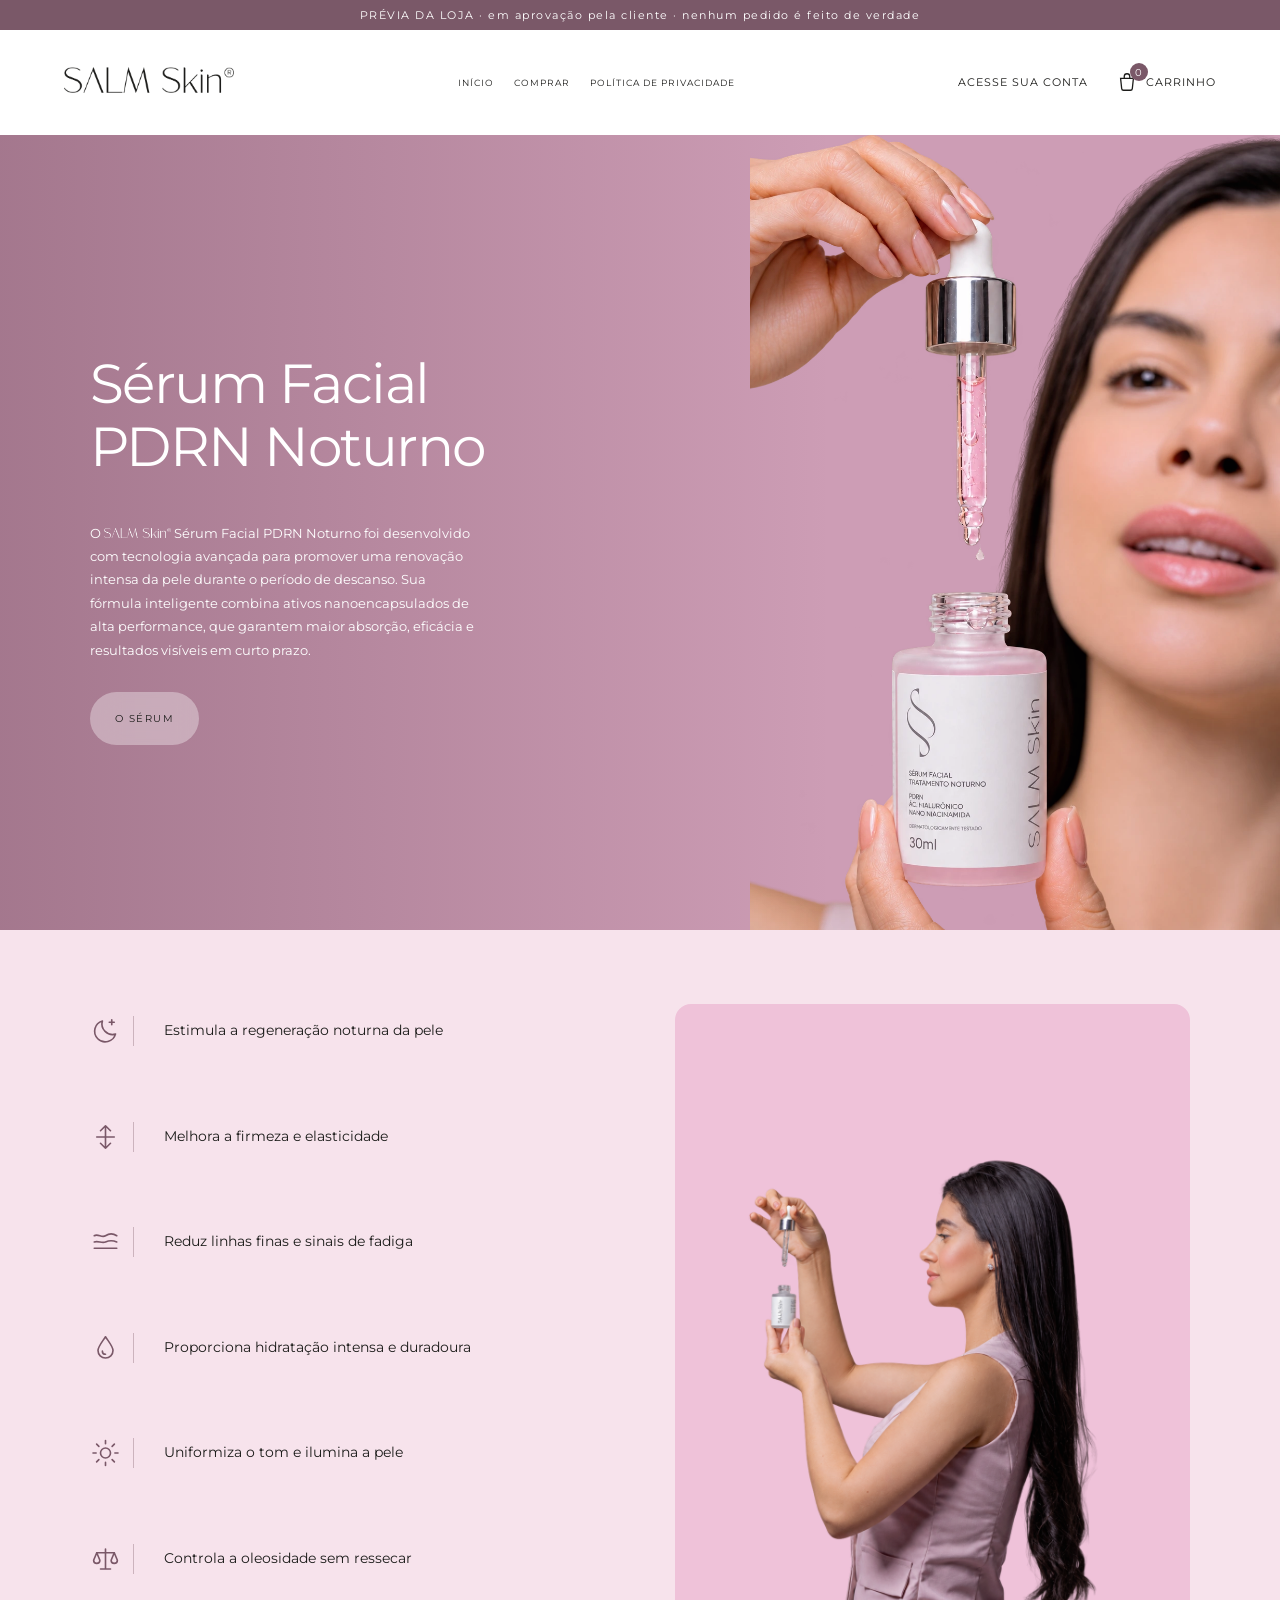
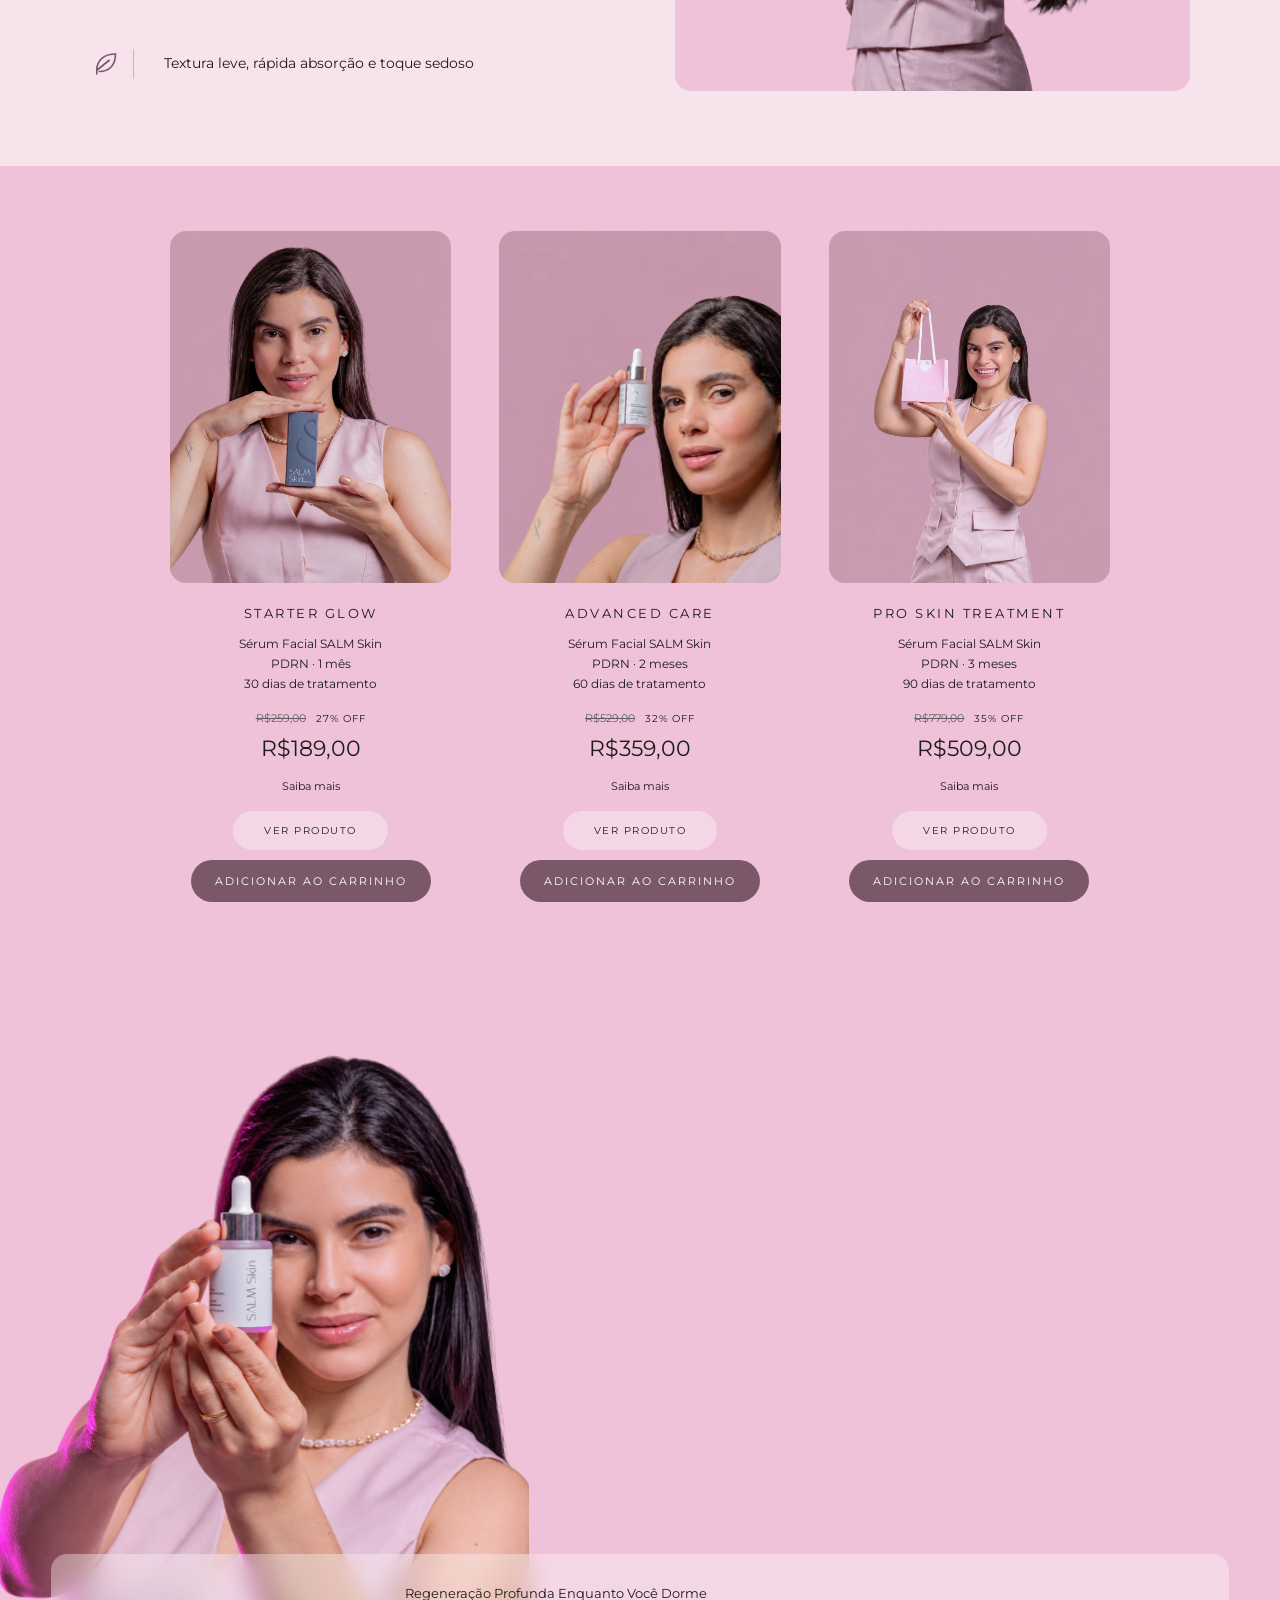
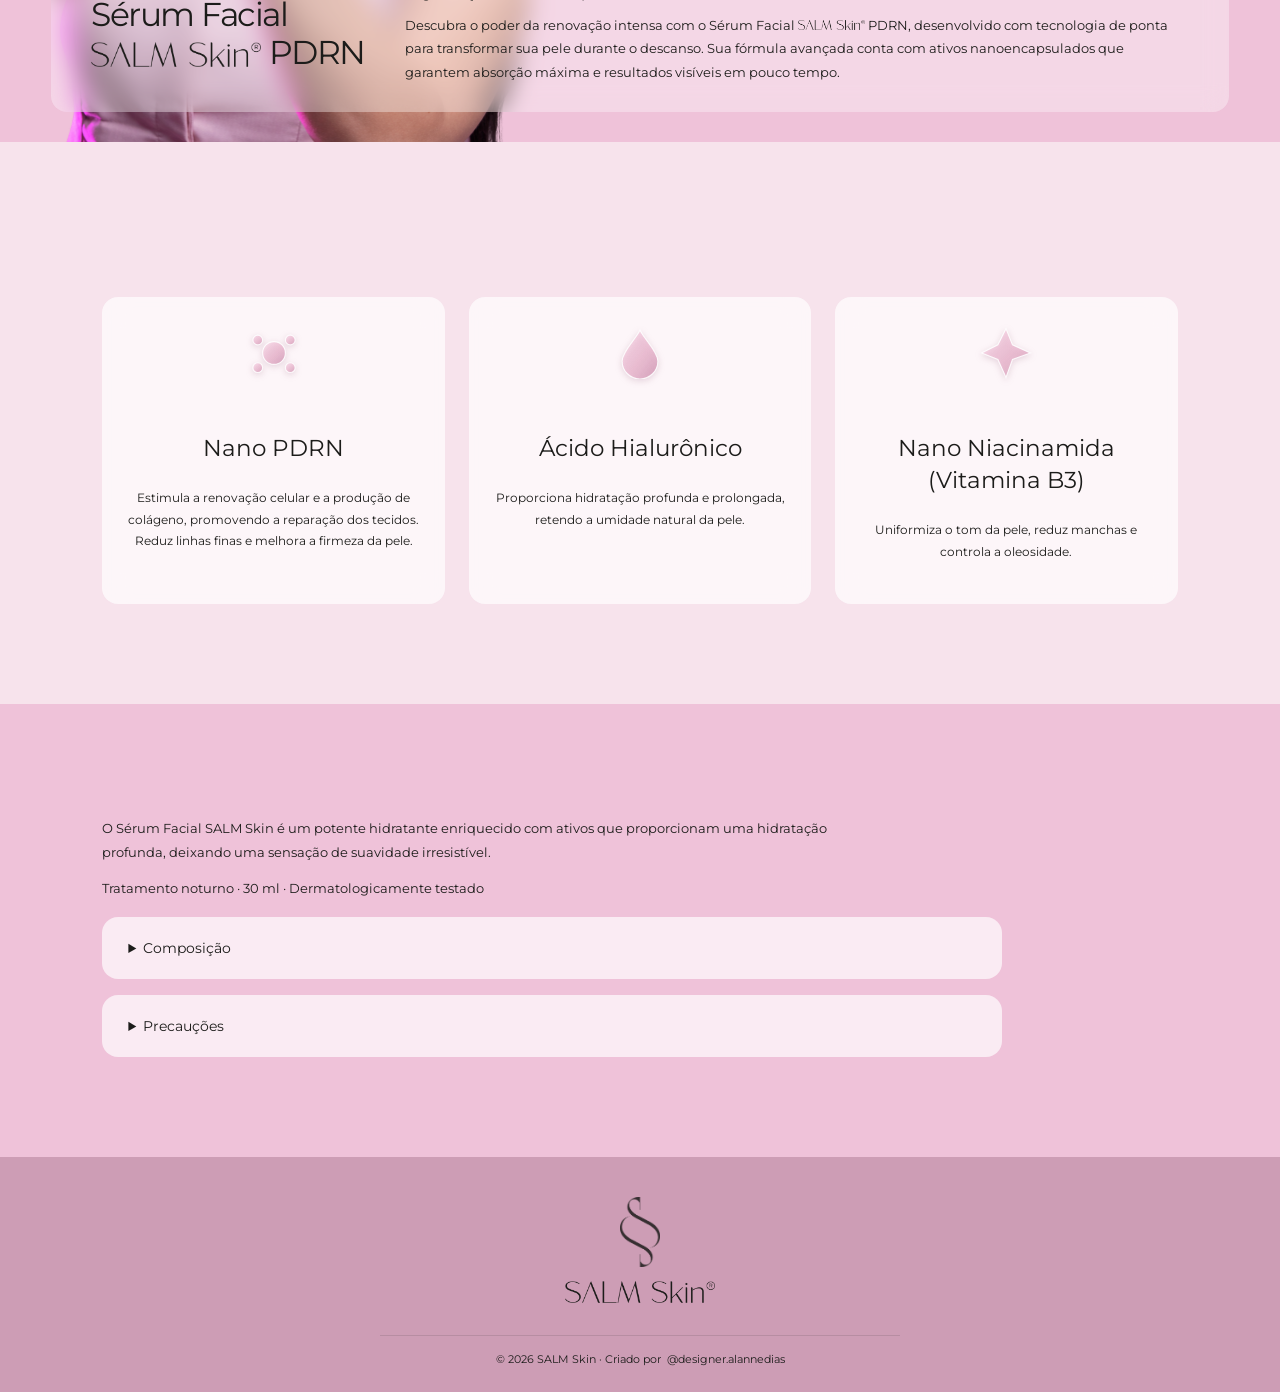
==== loja-previa/index.html @ 7b84fa76 "Renova cache do pingo mais largo e recorte até a mão" ====
<!doctype html><html lang="pt-BR"><head><meta charset="UTF-8"><meta name="viewport" content="width=device-width,initial-scale=1"><title>SALM Skin</title><link rel="stylesheet" href="style.css"><link rel="stylesheet" href="loja/store.css?v=pingo-largo-mao-15"></head><body><div class="preview-flag">PRÉVIA DA LOJA · em aprovação pela cliente · nenhum pedido é feito de verdade</div><header><a href="index.html" aria-label="SALM Skin início"><img src="../assets/wordmark.png" alt="SALM Skin"></a><nav><a href="#inicio">INÍCIO</a><a href="#serum">COMPRAR</a><a href="https://salmskin.lojavirtualnuvem.com.br/politica-de-privacidade">POLÍTICA DE PRIVACIDADE</a></nav><div class="header-right"><a class="shop" href="https://salmskin.lojavirtualnuvem.com.br/account/login">ACESSE SUA CONTA</a><a class="cart-link" href="carrinho.html" aria-label="Carrinho"><svg viewBox="0 0 24 24" aria-hidden="true"><path d="M5 8h14l-1.2 11.2a2 2 0 0 1-2 1.8H8.2a2 2 0 0 1-2-1.8Z"/><path d="M9 8V6a3 3 0 0 1 6 0v2"/></svg><b data-cart-count hidden>0</b>CARRINHO</a></div></header><main><section class="hero" id="inicio"><img class="hero-half-symbol" src="../assets/symbol.png" alt="" aria-hidden="true"><div class="intro"><h1>Sérum Facial<br><em>PDRN Noturno</em></h1><p class="lead">O <img class="brand-inline" src="../assets/wordmark.png" alt="SALM Skin"> Sérum Facial PDRN Noturno foi desenvolvido com tecnologia avançada para promover uma renovação intensa da pele durante o período de descanso. Sua fórmula inteligente combina ativos nanoencapsulados de alta performance, que garantem maior absorção, eficácia e resultados visíveis em curto prazo.</p><a class="button" href="#serum">O SÉRUM</a></div><div class="liquid-photo hero-photo"><div class="portrait-stage"><img src="../assets/hero-serum-transparente-v4.webp" alt="Modelo com conta-gotas e frasco SALM Skin"><i class="serum-drop"></i><i class="serum-drop second"></i></div></div></section><section class="section benefits benefits-orbit"><div class="benefits-composition"><div class="benefits-side"><article class="benefit-point"><svg class="line-icon" viewBox="0 0 24 24" aria-hidden="true"><path d="M20 14.5A8.5 8.5 0 0 1 9.5 4 8.5 8.5 0 1 0 20 14.5Z"/><path d="M17 3v4M15 5h4"/></svg>Estimula a regeneração noturna da pele</article><article class="benefit-point"><svg class="line-icon" viewBox="0 0 24 24" aria-hidden="true"><path d="M12 3v18M8 7l4-4 4 4M8 17l4 4 4-4"/><path d="M5 12h14"/></svg>Melhora a firmeza e elasticidade</article><article class="benefit-point"><svg class="line-icon" viewBox="0 0 24 24" aria-hidden="true"><path d="M3 7c3-2 6 2 9 0s6-2 9 0"/><path d="M3 12c3-1.3 6 1.3 9 0s6-1.3 9 0"/><path d="M3 17h18"/></svg>Reduz linhas finas e sinais de fadiga</article><article class="benefit-point"><svg class="line-icon" viewBox="0 0 24 24" aria-hidden="true"><path d="M12 3c-3 4.5-6 8-6 11a6 6 0 0 0 12 0c0-3-3-6.5-6-11Z"/><path d="M9.5 14.5a2.5 2.5 0 0 0 2.5 2.5"/></svg>Proporciona hidratação intensa e duradoura</article><article class="benefit-point"><svg class="line-icon" viewBox="0 0 24 24" aria-hidden="true"><circle cx="12" cy="12" r="4"/><path d="M12 2v2.5M12 19.5V22M2 12h2.5M19.5 12H22M4.9 4.9l1.8 1.8M17.3 17.3l1.8 1.8M4.9 19.1l1.8-1.8M17.3 6.7l1.8-1.8"/></svg>Uniformiza o tom e ilumina a pele</article><article class="benefit-point"><svg class="line-icon" viewBox="0 0 24 24" aria-hidden="true"><path d="M12 4v16M8 20h8M5 7h14"/><path d="M5 7l-2.5 6a2.5 2.5 0 0 0 5 0Z"/><path d="M19 7l-2.5 6a2.5 2.5 0 0 0 5 0Z"/></svg>Controla a oleosidade sem ressecar</article><article class="benefit-point"><svg class="line-icon" viewBox="0 0 24 24" aria-hidden="true"><path d="M20 4C11 4 5 9 5 17v3"/><path d="M20 4c0 9-5 14-13 14"/><path d="M5 17 15 9"/></svg>Textura leve, rápida absorção e toque sedoso</article></div><div class="benefits-serum"><img class="benefits-photo" src="../assets/ritual-transparent.png" alt="Gota do Sérum Facial SALM Skin PDRN caindo no frasco"></div></div></section><section class="section catalog" id="serum"><div class="catalog-grid"><article><img class="catalog-image img-caixa" src="../assets/produto-caixa-rosa-v2.webp" alt="Starter Glow: modelo segurando a caixa do Sérum SALM Skin"><h3>Starter Glow</h3><p class="cat-desc">Sérum Facial SALM Skin<br>PDRN · 1 mês<br>30 dias de tratamento</p><p class="cat-old"><del>R$259,00</del> <span>27% OFF</span></p><p class="cat-price"><strong>R$189,00</strong></p><details class="plan-details"><summary>Saiba mais</summary><p>Ideal para quem deseja iniciar sua jornada de cuidados com a SALM Skin. Este frasco é o ponto de partida para adaptar sua pele à tecnologia nanoencapsulada e sentir os primeiros sinais de renovação e viço.</p></details><a class="button" href="produto.html?p=starter-glow">VER PRODUTO</a><button class="btn-dark add-btn" data-add="starter-glow">ADICIONAR AO CARRINHO</button></article><article><img class="catalog-image" src="../assets/serum-modelo-rosa-v2.webp" alt="Advanced Care"><h3>Advanced Care</h3><p class="cat-desc">Sérum Facial SALM Skin<br>PDRN · 2 meses<br>60 dias de tratamento</p><p class="cat-old"><del>R$529,00</del> <span>32% OFF</span></p><p class="cat-price"><strong>R$359,00</strong></p><details class="plan-details"><summary>Saiba mais</summary><p>Quando o cuidado vira rotina. Este kit com 2 séruns é focado em quem já busca resultados mais consistentes na uniformização do tom e na firmeza da pele. A constância potencializa a ação regeneradora do Nano PDRN.</p></details><a class="button" href="produto.html?p=advanced-care">VER PRODUTO</a><button class="btn-dark add-btn" data-add="advanced-care">ADICIONAR AO CARRINHO</button></article><article><img class="catalog-image img-sacola" src="../assets/produto-sacola-rosa-v2.webp" alt="Pro Skin Treatment: modelo com a sacola SALM Skin"><h3>Pro Skin Treatment</h3><p class="cat-desc">Sérum Facial SALM Skin<br>PDRN · 3 meses<br>90 dias de tratamento</p><p class="cat-old"><del>R$779,00</del> <span>35% OFF</span></p><p class="cat-price"><strong>R$509,00</strong></p><details class="plan-details"><summary>Saiba mais</summary><p>BÔNUS EXCLUSIVO: Frete Grátis + Mini Guia Digital &quot;Rotina de Pele SALM Skin&quot;.<br><br>O protocolo recomendado para a transformação real da sua pele. Três meses é o ciclo ideal para que os ativos nanoencapsulados atuem profundamente em todas as camadas, entregando o máximo de regeneração, clareamento e rejuvenescimento.</p></details><a class="button" href="produto.html?p=pro-skin">VER PRODUTO</a><button class="btn-dark add-btn" data-add="pro-skin">ADICIONAR AO CARRINHO</button></article></div></section><section class="liquid-section serum-story"><div class="faithful-product"><img src="../assets/serum-recorte.png" alt="Embalagem original do Sérum Facial SALM Skin PDRN"></div><div class="liquid-copy"><h2>Sérum Facial<br><em><img class="brand-inline" src="../assets/wordmark.png" alt="SALM Skin"> PDRN</em></h2><p>Regeneração Profunda Enquanto Você Dorme</p><p>Descubra o poder da renovação intensa com o Sérum Facial <img class="brand-inline" src="../assets/wordmark.png" alt="SALM Skin"> PDRN, desenvolvido com tecnologia de ponta para transformar sua pele durante o descanso. Sua fórmula avançada conta com ativos nanoencapsulados que garantem absorção máxima e resultados visíveis em pouco tempo.</p></div></section><section class="formula section"><svg width="0" height="0" style="position:absolute" aria-hidden="true"><defs><linearGradient id="pinkGlass" x1="0" y1="0" x2="1" y2="1"><stop offset="0" stop-color="#fbe6f0" stop-opacity=".9"/><stop offset=".55" stop-color="#e7a9c6" stop-opacity=".6"/><stop offset="1" stop-color="#c98aa9" stop-opacity=".75"/></linearGradient></defs></svg><div class="ingredients"><article><span class="glass-tile"><svg class="active-icon" viewBox="0 0 32 32" aria-hidden="true"><circle cx="16" cy="16" r="7"/><circle cx="6" cy="8" r="3"/><circle cx="26" cy="8" r="3"/><circle cx="6" cy="25" r="3"/><circle cx="26" cy="25" r="3"/></svg></span><h3>Nano PDRN</h3><p>Estimula a renovação celular e a produção de colágeno, promovendo a reparação dos tecidos. Reduz linhas finas e melhora a firmeza da pele.</p></article><article><span class="glass-tile"><svg class="active-icon" viewBox="0 0 32 32" aria-hidden="true"><path d="M16 2C13 8 5 15 5 21a11 11 0 0 0 22 0C27 15 19 8 16 2Z"/></svg></span><h3>Ácido Hialurônico</h3><p>Proporciona hidratação profunda e prolongada, retendo a umidade natural da pele.</p></article><article><span class="glass-tile"><svg class="active-icon" viewBox="0 0 32 32" aria-hidden="true"><path d="m16 1 4 10 11 5-11 4-4 11-5-11L1 16l10-5Z"/></svg></span><h3>Nano Niacinamida (Vitamina B3)</h3><p>Uniformiza o tom da pele, reduz manchas e controla a oleosidade.</p></article></div></section><section class="section label-info"><p>O Sérum Facial SALM Skin é um potente hidratante enriquecido com ativos que proporcionam uma hidratação profunda, deixando uma sensação de suavidade irresistível.</p><p>Tratamento noturno · 30 ml · Dermatologicamente testado</p><details><summary>Composição</summary><p>Aqua, Xanthan Gum, Panthenol, Niacinamide, Propylene Glycol, Diazolidinyl Urea, Parfum, Lecithin, Sodium Hyaluronate, Sodium DNA, Caprylic/Capric Triglyceride, Phenoxyethanol, Polysorbate 80, Sorbitan Stearate, Caprylyl Glycol, PCA Ethyl Cocoyl Arginate, Benzyl Salicylate, Limonene, Iodopropynyl Butylcarbamate, Cyanocobalamin, Lactic Acid.</p></details><details><summary>Precauções</summary><p>Mantenha fora do alcance das crianças, em local fresco e protegido dos raios solares. Caso o produto entre em contato com os olhos, lave imediatamente com água em abundância. No caso de irritação, suspenda o uso e, se necessário, procure orientação médica. Uso externo.</p></details></section></main><footer><img class="footer-symbol" src="../assets/symbol.png" alt="Símbolo SALM Skin"><img src="../assets/wordmark.png" alt="SALM Skin"><div class="creator-credit">© 2026 SALM Skin · Criado por <a href="https://www.instagram.com/designer.alannedias/" target="_blank" rel="noopener noreferrer">@designer.alannedias</a></div></footer><script src="app.js?v=frasco-mais-alto-11"></script><script src="loja/store.js"></script></body></html>
---- loja-previa/style.css ----
@font-face{font-family:Campton;src:url('../assets/CamptonBook.otf')}*{box-sizing:border-box}html{scroll-behavior:smooth;scroll-padding-top:100px}body{margin:0;color:#1c1c1a;background:#ffffff;font-family:Campton,Arial,sans-serif}a{color:inherit;text-decoration:none}button,a{-webkit-tap-highlight-color:transparent}button{font:inherit;cursor:pointer}header{height:105px;padding:22px 5%;display:flex;align-items:center;justify-content:space-between;background:#ffffff;border-bottom:1px solid #dedbd7;position:relative;z-index:5}header img{width:145px;height:65px;object-fit:contain}nav{display:flex;gap:35px;font-size:11px;letter-spacing:1px}.shop{font-size:11px;letter-spacing:1px;border-bottom:1px solid;padding:12px 0}.shop span{margin-left:25px}.hero{min-height:730px;position:relative;display:grid;grid-template-columns:1fr 1fr;padding:75px 7% 85px;overflow:hidden;background:radial-gradient(ellipse at 80% 50%,#efc2d9 0,transparent 48%),#ffffff}.eyebrow{font-size:10px;letter-spacing:2px;line-height:1.7}h1,h2{font-family:Georgia,serif;font-weight:400;letter-spacing:-2px}h1{font-size:clamp(48px,5.5vw,82px);line-height:1.05;margin:30px 0}em{font-weight:400;color:#606060}p{line-height:1.8;color:#606060}.lead{font-size:14px;max-width:390px;margin-bottom:30px}.button{display:inline-flex;background:#1c1c1a;color:white;align-items:center;justify-content:space-between;gap:50px;padding:20px 25px;font-size:10px;letter-spacing:1.5px;transition:.2s}.button:hover{background:#606060}.caption,.small{font-size:10px;letter-spacing:1px}.caption{margin-top:24px}.visual{position:relative;display:flex;align-items:center;flex-direction:column;justify-content:center;min-height:510px}.orbit{font-size:9px;letter-spacing:3px;position:absolute;top:0;color:#606060}.scene{position:relative;width:300px;height:410px;perspective:1000px;margin-top:15px}.package{position:absolute;left:70px;top:165px;width:155px;height:255px;transform:rotate(-8deg);transform-style:preserve-3d;animation:boxMove 4s ease forwards}.boxfront{position:absolute;inset:0;background:linear-gradient(110deg,#fff,#eeece8);box-shadow:inset -2px 0 2px #ddd,10px 12px 24px #594d4920;z-index:3;padding:22px 16px;overflow:hidden}.boxfront>img{width:40px;height:100px;object-fit:contain}.boxfront>div{font-size:7px;border-left:2px solid #cd9db5;padding-left:8px;margin:12px 0}.boxfront small{font-size:9px}.vertical{position:absolute;right:12px;top:25px;writing-mode:vertical-rl;transform:rotate(180deg);font-size:19px;letter-spacing:1px}.side{position:absolute;left:100%;top:0;width:30px;height:100%;background:#ddd9d4;transform-origin:left;transform:rotateY(65deg)}.flap{position:absolute;top:-49px;height:50px;background:#f2eeea;border:1px solid #ddd7d0;transform-origin:bottom;z-index:4}.left{left:0;width:78px;animation:flapLeft 1.3s .4s forwards}.right{right:0;width:78px;animation:flapRight 1.3s .4s forwards}.back{left:0;width:155px;animation:flapBack 1.3s .3s forwards}.bottle{position:absolute;left:98px;top:185px;width:105px;height:240px;z-index:2;animation:reveal 3.5s .6s both}.dropper{width:35px;height:65px;border-radius:45% 45% 5% 5%;background:linear-gradient(90deg,#d8d6d1,#fff 55%,#dedcd5);margin:auto}.cap{width:70px;height:45px;background:repeating-linear-gradient(90deg,#c4c0bb 0,#eeeae6 2px,#ddd9d2 4px);margin:-5px auto 0;border-radius:6px 6px 2px 2px}.glass{height:160px;background:linear-gradient(95deg,#978674,#e2d5be 35%,#f5ead5 60%,#a49077);border-radius:13px 13px 15px 15px;padding:24px 8px 10px;box-shadow:inset 4px 0 6px #fff6,8px 12px 15px #0001;text-align:center}.glass img{width:80px;mix-blend-mode:multiply}.glass span{display:block;font-size:6px;line-height:2;margin-top:14px}.glass b{font-size:16px;font-weight:400;letter-spacing:2px}.shadow{position:absolute;bottom:-16px;left:30px;width:240px;height:25px;background:#55453b25;filter:blur(12px);border-radius:50%}.animation-controls{display:flex;gap:25px;margin-top:35px;z-index:4}.animation-controls button{border:0;border-bottom:1px solid #b397a2;background:none;padding:9px 0;font-size:9px;letter-spacing:1px}.visual-note{font-size:8px;letter-spacing:2px}.hero-bottom{position:absolute;bottom:22px;left:7%;right:7%;display:flex;justify-content:space-between;font-size:8px;letter-spacing:1.5px;color:#606060}.ribbon{display:flex;justify-content:space-around;gap:20px;align-items:center;background:#cd9db5;padding:23px;font-size:9px;letter-spacing:1.5px}.ribbon i{font-size:20px}.section{padding:100px 8%}.product{display:grid;grid-template-columns:1fr 1fr;gap:9%;align-items:center}.photo{position:relative;background:#e7e0d7}.photo img{display:block;width:100%;aspect-ratio:1;object-fit:cover}.photo span{display:block;text-align:center;padding:18px;font-size:8px;letter-spacing:1.4px}h2{font-size:clamp(36px,4vw,57px);line-height:1.15;margin:24px 0}.product p{font-size:13px;max-width:430px}.specs{display:flex;flex-wrap:wrap;gap:20px;border-block:1px solid #d8d3cd;padding:20px 0;margin:27px 0;font-size:10px}.formula{background:#1c1c1a;color:#ffffff}.formula .eyebrow{color:#cd9db5}.formula em{color:#cd9db5}.ingredients{display:grid;grid-template-columns:repeat(3,1fr);gap:45px;margin-top:55px}.ingredients article{border-top:1px solid #606060;padding-top:23px}.ingredients span{color:#cd9db5;font-size:10px}.ingredients h3{font-family:Georgia,serif;font-size:26px;font-weight:400}.ingredients p{color:#cd9db5;font-size:12px}.ritual{text-align:center;background:#efc2d9}.steps{display:grid;grid-template-columns:repeat(3,1fr);gap:50px;margin:60px 0}.steps article{border-top:1px solid #cd9db5;padding-top:25px}.steps span{font-size:10px;letter-spacing:2px}.steps p{font-size:12px}.textlink{font-size:10px;border-bottom:1px solid;padding-bottom:10px}footer{padding:55px 8% 30px;display:flex;gap:25px;align-items:center;flex-wrap:wrap}footer img{width:120px}footer p{font-size:12px;margin-right:auto}footer a,footer small{font-size:9px}footer small{width:100%;border-top:1px solid #ddd;padding-top:25px}.whatsapp{position:fixed;right:20px;bottom:20px;background:#1c1c1a;color:#fff;padding:14px 18px;border-radius:30px;font-size:10px;z-index:8}a:focus-visible,button:focus-visible{outline:3px solid #606060;outline-offset:5px}@keyframes flapLeft{to{transform:rotateZ(-85deg) rotateX(20deg)}}@keyframes flapRight{to{transform:rotateZ(85deg) rotateX(20deg)}}@keyframes flapBack{to{transform:rotateX(-120deg)}}@keyframes reveal{0%,20%{transform:translateY(0);opacity:0}40%{opacity:1}100%{transform:translateY(-165px);opacity:1}}@keyframes boxMove{0%,40%{transform:rotate(-8deg)}100%{transform:translate(25px,0px) rotate(-12deg)}}.finished *{animation-delay:-10s!important;animation-duration:.001s!important}@media(max-width:700px){header{height:80px;padding:12px 6%}header img{width:105px;height:50px}nav{display:none}.hero{grid-template-columns:1fr;padding:35px 7% 70px}.hero h1{font-size:55px}.lead{font-size:13px}.visual{margin-top:35px;min-height:510px}.orbit{top:5px}.hero-bottom span:last-child{display:none}.ribbon{flex-wrap:wrap;padding:20px;font-size:8px}.ribbon i{display:none}.section{padding:65px 7%}.product{grid-template-columns:1fr;gap:35px}.ingredients,.steps{grid-template-columns:1fr;gap:25px}.steps{margin:35px 0}.ingredients{margin-top:35px}footer{padding:35px 7% 70px}footer p{width:100%}}@media(prefers-reduced-motion:reduce){html{scroll-behavior:auto}.scene *{animation-duration:.001s!important;animation-delay:-10s!important}}


.liquid-section{display:grid;grid-template-columns:1fr 1fr;background:#efc2d9;align-items:center}.liquid-photo{position:relative;line-height:0;overflow:hidden}.liquid-photo>img{width:100%;height:auto;display:block}.liquid-copy{padding:15%}.liquid-copy p{font-size:13px}.liquid-copy button{background:none;border:0;border-bottom:1px solid #606060;padding:15px 0;font-size:10px;letter-spacing:1px}.serum-drop{position:absolute;left:19.88%;top:37.7%;width:1%;height:1.1%;background:linear-gradient(100deg,#ffffffa0,#f9e3f144,#ffffffb0);border:1px solid #ffffff80;border-radius:60% 40% 65% 65%;box-shadow:1px 2px 3px #784d5b50;animation:drip 2.1s ease-in infinite;transform-origin:top}.serum-drop.second{animation-delay:1.05s}.liquid-section.paused .serum-drop{animation-play-state:paused}@keyframes drip{0%{transform:translateY(0) scale(.4);opacity:0}20%{opacity:1;transform:translateY(0) scale(.8)}75%{opacity:1}100%{transform:translateY(290%) scale(.65,1.2);opacity:0}}@media(max-width:700px){.liquid-section{grid-template-columns:1fr}.liquid-copy{padding:45px 7%}}@media(prefers-reduced-motion:reduce){.serum-drop{animation:none;display:none}}
.hero{padding:0;grid-template-columns:1fr 1fr;background:#efc2d9;min-height:720px}.intro{padding:75px 10% 100px 14%;align-self:center}.hero-photo{align-self:stretch}.hero-photo>img{height:100%;object-fit:cover;object-position:center}.hero-bottom{z-index:3;right:53%;left:7%}.hero-bottom span:last-child{display:none}.hero h1{font-size:clamp(48px,5vw,75px)}.hero em{color:#606060}.liquid-section>.visual{padding:60px 0;min-height:620px}.button:hover{background:#606060}.liquid-section{background:#efc2d9}.hero-photo .serum-drop{top:37.7%}.motion-paused .serum-drop{animation-play-state:paused}@media(max-width:700px){.hero{grid-template-columns:1fr}.intro{padding:40px 7%}.hero-photo{height:auto}.hero-photo>img{height:auto}.hero-bottom{display:none}.hero h1{font-size:53px}.liquid-section>.visual{min-height:600px}}
.hero-photo{aspect-ratio:1060/1484}.hero-photo>img{object-fit:fill}.hero{min-height:0}.hero-photo .serum-drop{left:19.9%;top:37.7%}


.catalog{background:#fff}.catalog-grid{display:grid;grid-template-columns:repeat(3,1fr);gap:35px}.catalog article{border-top:1px solid #cd9db5;padding-top:25px}.catalog h3{font-size:19px;line-height:1.5;font-weight:400}.catalog p{font-size:12px}.catalog article>span{background:#efc2d9;padding:8px;font-size:10px}.catalog strong{font-size:22px;color:#1c1c1a}.benefits{background:#efc2d9}.benefits ul{columns:2;line-height:2.2;font-size:14px;color:#606060}#motion{display:block;border:0;border-bottom:1px solid #606060;background:none;font-size:9px;padding:15px 0;margin-top:15px}nav{gap:20px;font-size:9px}.intro{padding-top:45px;padding-bottom:45px}.hero h1{margin-top:0}.visual-note{display:none}@media(max-width:700px){.catalog-grid{grid-template-columns:1fr}.benefits ul{columns:1}.shop{font-size:9px}}.catalog-image{display:block;width:100%;aspect-ratio:1;object-fit:cover;margin-bottom:22px}

.hero-photo{background:transparent}.serum-drop{width:.72%;height:.73%;border:.5px solid #ffffff9c;border-radius:48% 48% 55% 55%;background:radial-gradient(ellipse at 30% 25%,#ffffffd9 0%,#ffffff33 18%,transparent 42%),radial-gradient(ellipse at 70% 65%,#60606033,transparent 60%);box-shadow:inset -.7px -1px 1px #60606055,inset .7px 0 1px #ffffffcc,0 1px 1px #60606022;animation:serumFall 2.7s cubic-bezier(.42,0,.9,.52) infinite}.serum-drop.second{animation-delay:1.35s}.hero-photo .serum-drop{left:19.6%;top:37.65%}@keyframes serumFall{0%{opacity:0;transform:translateY(0) scale(.25,.3)}12%{opacity:.9;transform:translateY(0) scale(.65,.7)}40%{opacity:.95;transform:translateY(30%) scale(.8,1.15)}65%{opacity:.95;transform:translateY(215%) scale(.75,1.5)}87%{opacity:.8;transform:translateY(405%) scale(.85,1.1)}100%{opacity:0;transform:translateY(450%) scale(1.2,.35)}}
.hero{position:relative;display:block;min-height:720px;overflow:hidden}.hero .intro{position:relative;z-index:2;width:48%;padding:100px 3% 80px 7%;pointer-events:none}.intro a,.intro button{pointer-events:auto}.hero-photo{position:absolute;inset:0 0 0 42%;width:58%;height:100%;aspect-ratio:auto;overflow:hidden}.portrait-stage{position:absolute;width:100%;aspect-ratio:1060/1484;top:-17%;left:0;line-height:0}.portrait-stage>img{width:100%;height:auto;display:block}.portrait-stage .serum-drop{left:19.6%;top:37.65%}@media(min-width:1450px){.portrait-stage{width:90%;left:4%;top:-23%}.hero{min-height:820px}}@media(max-width:700px){.hero{display:flex;flex-direction:column;min-height:0}.hero .intro{width:100%;padding:40px 7% 10px}.hero-photo{position:relative;inset:auto;width:100%;height:600px}.portrait-stage{top:-105px;width:115%;left:-7.5%}.hero h1{font-size:49px}.lead{max-width:none}}
.brand-inline{display:inline-block;width:5.7em;max-width:100%;height:1em;object-fit:contain;vertical-align:-.16em}.boxfront .vertical .brand-inline{width:100px;height:22px;max-width:none}.glass>img{width:85px;height:auto}.formula .brand-inline{filter:invert(1)}header img{width:170px;height:auto}footer>img{width:150px}.catalog .brand-inline{width:120px;height:auto;vertical-align:middle}.liquid-copy h2 .brand-inline{width:230px;height:auto}header{background:rgba(205,157,181,.72);backdrop-filter:blur(14px);-webkit-backdrop-filter:blur(14px);border-bottom:1px solid rgba(110,110,111,.2);position:sticky;top:0;z-index:20}

header,.shop,.button,.specs,.ingredients article,.steps article,footer small,.catalog article,.animation-controls button,.boxfront>div,.flap{border:0!important}.portrait-stage{top:auto;bottom:0}.hero-photo{border:0}.serum-drop{border:0}.button{box-shadow:none}.whatsapp{border:0}@media(min-width:1450px){.portrait-stage{top:auto;bottom:0}}@media(max-width:700px){.portrait-stage{top:auto;bottom:0}}@font-face{font-family:Montserrat;src:url(../assets/Montserrat.ttf);font-weight:100 900;font-display:swap}body,button,a,p,span,small,h1,h2,h3,li,em{font-family:Montserrat,Arial,sans-serif!important;color:#1c1c1a!important}h1,h2{letter-spacing:-1.5px}em{font-style:normal}.formula{background:#efc2d9;color:#1c1c1a}.formula .brand-inline{filter:none}.button,.whatsapp{background:#cd9db5!important;color:#1c1c1a!important}.serum-drop{background:radial-gradient(ellipse at 28% 23%,#ffffffcc 0%,#efc2d955 22%,transparent 46%),linear-gradient(115deg,#efc2d9a0,#cd9db5c9 62%,#efc2d980)!important;box-shadow:inset -1px -1px 2px #cd9db5,inset 1px 0 1px #ffffffb0,0 1px 1px #60606022!important}.boxfront .vertical{font-family:Montserrat,Arial,sans-serif}
.faithful-product img{display:block;width:100%;height:auto}.hero .intro{padding-top:95px}.hero h1{font-size:clamp(36px,4.3vw,65px);line-height:1.15}.hero .lead{font-size:13px}.brand-inline{height:.85em;width:5.5em;vertical-align:-.1em}@media(max-width:700px){.hero .intro{padding-top:40px}.hero h1{font-size:42px}}.catalog{background:#efc2d9}.catalog-grid{gap:24px;align-items:stretch}.catalog-grid>article{background:rgba(255,255,255,.68);backdrop-filter:blur(14px);-webkit-backdrop-filter:blur(14px);padding:24px;border:0!important;border-radius:0;display:flex;flex-direction:column}.catalog-grid>article>.button{margin-top:auto;justify-content:center}.catalog-grid>article>span{align-self:flex-start}.catalog-grid>article>p:last-of-type{margin-bottom:25px}.catalog-image{margin-bottom:24px}.catalog-grid>article h3{font-size:17px;min-height:80px}.catalog-grid>article .brand-inline{width:110px}.catalog-grid>article p{line-height:1.7}
footer{background:#cd9db5;align-items:flex-start}.footer-contact{width:100%;padding-top:15px}.footer-contact h3{font-size:14px;font-weight:500}.footer-contact p{font-size:12px;margin:8px 0}.footer-contact .button{padding-left:0}.catalog{padding-top:65px}footer .brand-inline{max-width:150px}.catalog-image{aspect-ratio:4/5;object-fit:cover;object-position:50% 40%}.catalog article:nth-child(2) .catalog-image{object-position:75% 50%}.catalog article:nth-child(3) .catalog-image{object-position:45% 60%}.faithful-product img{height:650px;object-fit:cover;object-position:center 35%}@media(max-width:700px){.faithful-product img{height:520px}}

.catalog-image{border-radius:22px}.benefits{background:#efc2d9}.hero+.benefits{margin-top:-1px}

@media(max-width:700px){.hero{display:flex;flex-direction:column;overflow:hidden}.hero .intro{position:relative;order:1;width:100%;padding:38px 7%;pointer-events:auto}.hero-photo{order:2;position:relative;inset:auto;width:100%;height:auto;overflow:hidden;aspect-ratio:auto}.hero .portrait-stage{position:relative;inset:auto;width:100%;aspect-ratio:1060/1484;line-height:0}.hero .portrait-stage>img{display:block;width:100%;height:auto}.hero h1{font-size:38px}.hero .lead{max-width:100%;font-size:13px}.hero+.benefits{margin-top:0}.catalog-image{border-radius:22px}}

.ingredients{gap:24px;align-items:stretch}.ingredients article{background:rgba(255,255,255,.68);border-radius:22px;padding:30px 24px;text-align:center}.active-icon{display:block;width:38px;height:38px;margin:0 auto 24px;fill:#cd9db5}.ingredients h3{font-size:23px;line-height:1.4}.ingredients p{line-height:1.8}

.catalog-grid>article{border-radius:80px;background:rgba(255,255,255,.68);overflow:hidden;padding:32px 24px}.catalog-image{border-radius:56px}

.button,button,.whatsapp{border-radius:80px!important}

.button,button,.whatsapp,.catalog-grid>article,.ingredients article{background:rgba(255,255,255,.68)!important;backdrop-filter:blur(14px);-webkit-backdrop-filter:blur(14px);color:#1c1c1a!important}.button:hover,button:hover,.whatsapp:hover{background:rgba(255,255,255,.85)!important}

.creator-credit{width:100%;display:flex;align-items:center;justify-content:center;gap:6px;font-size:11px;padding-top:25px}.creator-credit a{display:inline-flex;align-items:center;gap:7px;font-size:11px}.creator-credit svg,.contact-icon{width:19px;height:19px;vertical-align:middle}.whatsapp{display:flex;align-items:center;gap:8px}

.catalog-grid>article,.ingredients article,.catalog-image{border-radius:16px!important}.catalog-grid>article{padding:24px}

.section-symbol{display:block;width:34px;height:64px;object-fit:contain;margin-bottom:24px}.ritual .section-symbol{margin:0 auto 24px}footer>.footer-symbol{width:28px;height:54px;object-fit:contain}.hero-symbol{position:absolute;left:3%;top:8%;width:290px;height:570px;object-fit:contain;opacity:.035;pointer-events:none}@media(max-width:700px){.hero-symbol{width:150px;height:290px;left:auto;right:4%;top:24px}}

footer{position:relative;overflow:hidden}footer>.footer-symbol{position:absolute;right:8%;top:100px;width:140px;height:240px;object-fit:contain;opacity:.85}.footer-contact{padding-right:190px}.label-info{background:#efc2d9}.label-info>p{max-width:760px;font-size:13px}.label-info details{background:rgba(255,255,255,.68);border-radius:16px;margin-top:16px;padding:22px 26px;max-width:900px}.label-info summary{cursor:pointer;font-size:14px}.label-info details p{font-size:12px;line-height:1.9}.social-link{display:inline-flex;align-items:center;gap:8px;margin:8px 0}.social-link svg{width:20px;height:20px}@media(max-width:700px){footer>.footer-symbol{width:70px;height:120px;right:7%;top:140px}.footer-contact{padding-right:85px}.footer-contact a{overflow-wrap:anywhere}}

.footer-contact p a{display:inline-flex;align-items:center;gap:9px}.footer-contact .contact-icon{flex-shrink:0}

.catalog-grid{width:92%;max-width:1050px;margin-inline:auto;grid-template-columns:repeat(3,minmax(0,1fr));gap:24px}.catalog-grid>article{padding:20px}.catalog-grid>article h3{font-size:16px}@media(max-width:700px){.catalog-grid{width:100%;max-width:400px;grid-template-columns:1fr}.catalog-grid>article{padding:24px}}

.hero+.benefits,.benefits{background:#cd9db5}

.benefits ul{columns:initial;display:grid;grid-template-columns:repeat(2,minmax(0,1fr));gap:22px 35px;padding:10px 0;list-style:none}.benefits li{display:flex;align-items:center;gap:15px;line-height:1.7}.benefits li svg{width:25px;height:25px;flex:0 0 25px;fill:#1c1c1a}@media(max-width:700px){.benefits ul{grid-template-columns:1fr;gap:20px}}

.hero-photo>.hero-symbol{position:absolute;inset:5% 10% auto auto;width:70%;height:90%;object-fit:contain;opacity:.08;z-index:0}.portrait-stage{z-index:1}@media(max-width:700px){.hero-photo>.hero-symbol{inset:5% 10% auto auto;width:70%;height:90%}}

.hero .lead .brand-inline,p>.brand-inline{height:.78em;width:auto;max-width:none;vertical-align:baseline;position:relative;top:.02em;object-fit:contain}

.serum-story{position:relative;display:grid;grid-template-columns:1fr;min-height:700px;overflow:hidden}.serum-story>.faithful-product,.serum-story>.liquid-copy{grid-area:1/1}.serum-story>.faithful-product{width:66%;align-self:end}.serum-story .faithful-product img{height:740px;object-fit:contain;object-position:bottom left}.serum-story>.liquid-copy{z-index:2;align-self:center;margin:50px 7% 50px 48%;padding:32px;background:rgba(255,255,255,.68);backdrop-filter:blur(12px);border-radius:16px}.serum-story h2{font-size:clamp(30px,3.5vw,50px)}@media(max-width:700px){.serum-story{display:flex;flex-direction:column;min-height:0}.serum-story>.faithful-product{width:100%}.serum-story .faithful-product img{height:auto;width:100%}.serum-story>.liquid-copy{position:relative;margin:-100px 7% 35px;padding:25px}.serum-story h2{font-size:32px}}

.benefits-orbit{background:#efc2d9!important;padding:75px 7%}.benefits-orbit>h2{text-align:center;font-size:clamp(30px,4vw,48px);margin:0 0 55px}.benefits-composition{display:grid;grid-template-columns:1fr .9fr 1fr;align-items:center;gap:35px;max-width:1180px;margin:auto}.benefits-side{display:flex;flex-direction:column;gap:35px}.benefit-point{display:grid;grid-template-columns:42px 1fr;align-items:center;gap:16px;font-size:13px;line-height:1.7}.benefit-point svg{width:40px;height:40px;padding:9px;fill:#1c1c1a;background:rgba(255,255,255,.68);border-radius:50%}.benefits-serum{position:relative;display:flex;flex-direction:column;align-items:center}.benefits-serum>img:first-child{width:100%;max-width:330px;height:410px;object-fit:contain;mix-blend-mode:multiply}.benefits-serum>.benefits-seal{width:26px;height:50px;object-fit:contain;margin-top:15px}@media(max-width:700px){.benefits-orbit{padding:55px 7%}.benefits-orbit>h2{margin-bottom:30px;font-size:30px}.benefits-composition{grid-template-columns:1fr;gap:28px}.benefits-serum{grid-row:1}.benefits-serum>img:first-child{height:300px;width:250px}.benefits-side{gap:22px}.benefit-point{font-size:13px}.benefits-serum>.benefits-seal{display:none}}

.catalog-title{text-align:center;font-size:29px;letter-spacing:2px;margin:0 0 40px}.catalog-grid{max-width:1140px;width:100%;gap:24px}.catalog-grid>article{text-align:center;padding:16px;align-items:center}.catalog-image{aspect-ratio:4/3;height:auto;border-radius:16px!important;object-fit:cover;margin-bottom:20px}.catalog-grid>article h3{font-size:14px;line-height:1.6;min-height:68px;margin:16px 0 10px}.catalog-grid>article>span{align-self:center;background:transparent;font-size:10px;padding:0}.catalog-grid>article>p{font-size:12px;margin:8px 0 15px}.catalog-grid>article>p:first-of-type{display:flex;flex-direction:column;gap:6px}.catalog-grid>article strong{font-size:23px;font-weight:500}.plan-details{font-size:11px;width:100%;margin:4px 0 22px}.plan-details summary{cursor:pointer;list-style:none;padding:8px}.plan-details p{font-size:11px;line-height:1.8}.catalog-grid>article>.button{width:100%;margin-top:auto;min-height:44px;padding:15px}.catalog article:nth-child(2) .catalog-image{object-position:75% 40%}.catalog article:nth-child(3) .catalog-image{object-position:45% 52%}@media(max-width:700px){.catalog-grid{max-width:420px;gap:25px}.catalog-grid>article h3{min-height:0}.catalog-image{aspect-ratio:4/3}}
@media(min-width:701px){.hero-photo .portrait-stage{top:0;bottom:auto;height:100%;width:auto;left:auto;right:8%}.hero-photo .portrait-stage>img{height:100%;width:auto}}.button,button,.whatsapp{background:rgba(255,255,255,.35)!important}.button:hover,button:hover,.whatsapp:hover{background:rgba(255,255,255,.6)!important}.catalog-grid>article{background:transparent!important;backdrop-filter:none!important;-webkit-backdrop-filter:none!important;padding:0!important;border-radius:0!important;overflow:visible}.catalog-grid>article .catalog-image{aspect-ratio:4/3;border-radius:16px!important;margin-bottom:20px}.catalog-grid>article h3{font-size:13px;letter-spacing:2.5px;text-transform:uppercase;font-weight:500;min-height:0;margin:0 0 10px}.catalog-grid>article>p.cat-desc{display:block;font-size:12px;line-height:1.7;color:#606060;margin:0 0 14px}.catalog-grid>article>p.cat-price{display:flex;flex-direction:row;align-items:baseline;justify-content:center;gap:10px;margin:0 0 6px}.cat-price strong{font-size:18px!important;font-weight:500}.cat-price del{font-size:11px;color:#606060}.cat-price span{font-size:10px;letter-spacing:1px;color:#606060}.catalog-grid>article .plan-details{margin:0 0 16px}.catalog-grid>article>.button{width:auto!important;min-width:55%;min-height:0;padding:13px 30px!important;margin-top:auto}.hero-photo .portrait-stage>img.hero-symbol{position:absolute;inset:auto;left:20%;top:4%;width:76%;height:91%;object-fit:contain;opacity:.08;z-index:0;pointer-events:none}.hero-photo .portrait-stage>img:not(.hero-symbol){position:relative;z-index:1}.hero-photo .portrait-stage .serum-drop{z-index:2}.benefit-point svg.line-icon{width:34px;height:34px;padding:0;background:none;border-radius:0;fill:none;stroke:#1c1c1a;stroke-width:1.3;stroke-linecap:round;stroke-linejoin:round}.benefits-serum>img:first-child{mix-blend-mode:normal;filter:drop-shadow(0 18px 22px rgba(96,96,96,.18))}header{background:rgba(255,255,255,.5)!important;backdrop-filter:blur(14px);-webkit-backdrop-filter:blur(14px);border-bottom:1px solid rgba(255,255,255,.6)!important}.hero-photo .portrait-stage>img.hero-symbol{left:30%;top:16%;width:56%;height:66%;filter:brightness(0) invert(1);opacity:.45}.benefits-serum>img:first-child{width:100%;max-width:320px;height:auto;aspect-ratio:3/4;object-fit:cover;border-radius:16px;filter:none;mix-blend-mode:normal}@media(max-width:700px){.benefits-serum>img:first-child{width:100%;max-width:300px;height:auto}}.catalog-grid{max-width:940px!important;gap:48px!important}.catalog-grid>article .catalog-image{aspect-ratio:4/5}@media(max-width:700px){.catalog-grid{max-width:340px!important;gap:40px!important}}.serum-story>.liquid-copy{background:rgba(255,255,255,.35);margin:50px 5% 50px 40%;padding:34px 48px}@media(max-width:700px){.serum-story>.liquid-copy{margin:-100px 5% 35px;padding:25px}}.benefits-serum>img.benefits-model{width:100%;max-width:340px;height:auto;aspect-ratio:1060/1484;object-fit:contain;border-radius:0;filter:none;mix-blend-mode:normal}@media(max-width:700px){.benefits-serum>img.benefits-model{max-width:280px;height:auto}}.benefits-serum>img.benefits-model{-webkit-mask-image:linear-gradient(to bottom,#000 72%,transparent 98%),linear-gradient(to right,transparent 0,#000 14%);-webkit-mask-composite:source-in;mask-image:linear-gradient(to bottom,#000 72%,transparent 98%),linear-gradient(to right,transparent 0,#000 14%);mask-composite:intersect}@media(min-width:701px){.benefit-point{position:relative}.benefits-side:first-child .benefit-point::after,.benefits-side:last-child .benefit-point::before{content:"";position:absolute;top:50%;width:46px;height:1px;background:#1c1c1a;opacity:.55}.benefits-side:first-child .benefit-point::after{left:calc(100% + 8px)}.benefits-side:last-child .benefit-point::before{right:calc(100% + 8px)}.benefits-side .benefit-point>i.dot{display:none}}@media(min-width:701px){.benefits-side:first-child .benefit-point::after{background:linear-gradient(#1c1c1a,#1c1c1a) left/100% 1px no-repeat;height:7px;margin-top:-3px;background-color:transparent}.benefits-side:first-child .benefit-point::after,.benefits-side:last-child .benefit-point::before{-webkit-mask:none}}.benefits-serum>img.benefits-model{-webkit-mask-image:linear-gradient(to bottom,#000 72%,transparent 98%),linear-gradient(to right,transparent 0,#000 14%,#000 86%,transparent 100%);mask-image:linear-gradient(to bottom,#000 72%,transparent 98%),linear-gradient(to right,transparent 0,#000 14%,#000 86%,transparent 100%)}@media(min-width:701px){.benefits-side:first-child .benefit-point::after,.benefits-side:last-child .benefit-point::before{height:7px;margin-top:-3px;width:56px;opacity:.6;background-color:transparent}.benefits-side:first-child .benefit-point::after{background:radial-gradient(circle,#1c1c1a 2.5px,transparent 3px) right center/7px 7px no-repeat,linear-gradient(#1c1c1a,#1c1c1a) left center/calc(100% - 4px) 1px no-repeat}.benefits-side:last-child .benefit-point::before{background:radial-gradient(circle,#1c1c1a 2.5px,transparent 3px) left center/7px 7px no-repeat,linear-gradient(#1c1c1a,#1c1c1a) right center/calc(100% - 4px) 1px no-repeat}}.benefits-orbit>h2.ad-title{display:flex;flex-direction:column;align-items:center;line-height:1;margin:0 0 50px;color:#7a5868}.ad-title .t-small{font-size:clamp(20px,2.4vw,32px);letter-spacing:.45em;margin-right:-.45em;font-weight:400}.ad-title .t-big{font-size:clamp(52px,7vw,96px);font-weight:600;letter-spacing:.02em;margin-top:6px}.benefits-side .benefit-point{display:flex;align-items:center;width:max-content;max-width:290px;background:rgba(110,78,94,.82);color:#fff;border-radius:14px;padding:12px 20px 12px 14px;font-size:13px;line-height:1.4;box-shadow:0 10px 24px rgba(80,50,65,.18);-webkit-backdrop-filter:blur(6px);backdrop-filter:blur(6px);position:relative;z-index:2}.benefits-side .benefit-point svg.line-icon{width:44px;height:30px;flex:0 0 44px;stroke:#fff;padding:0 12px 0 0;margin-right:14px;border-right:1px solid rgba(255,255,255,.55);box-sizing:border-box}.benefits-side .benefit-point::before,.benefits-side .benefit-point::after{content:none!important}@media(min-width:701px){.benefits-composition{grid-template-columns:1fr minmax(0,340px) 1fr;gap:0}.benefits-side{gap:26px}.benefits-side:first-child{align-items:flex-end;margin-right:-60px;z-index:2}.benefits-side:last-child{align-items:flex-start;margin-left:-60px;z-index:2}.benefits-side:first-child .benefit-point:nth-child(even){transform:translateX(-36px)}.benefits-side:last-child .benefit-point:nth-child(even){transform:translateX(36px)}}@media(max-width:700px){.benefits-side .benefit-point{width:100%;max-width:none}.benefits-orbit>h2.ad-title{margin-bottom:30px}}.benefits-orbit .ad-title span{color:#7a5868!important}.benefits-orbit .ad-title .t-big{font-weight:600;letter-spacing:.01em}.benefits-orbit .ad-title .t-big{font-weight:700}@media(min-width:701px){.hero .intro{min-height:720px;display:flex;flex-direction:column;justify-content:flex-end;padding-top:60px;padding-bottom:0;box-sizing:border-box}.hero .intro .button{align-self:flex-start;margin-bottom:0}}@media(min-width:1450px){.hero .intro{min-height:820px}}.benefits-orbit{background:#f7e3ec!important}.catalog-grid>article>p.cat-desc{margin:0 0 8px}.catalog-grid>article>p.cat-old{display:flex;justify-content:center;align-items:baseline;gap:10px;margin:6px 0 2px;font-size:11px;color:#606060}.cat-old del{color:#606060}.cat-old span{letter-spacing:1px;font-size:10px}.catalog-grid>article>p.cat-price{display:block;margin:0 0 8px}.catalog-grid>article>p.cat-price strong{font-size:22px!important}.catalog-grid>article .plan-details{margin:0 0 14px}.catalog-grid>article .plan-details summary{padding:4px}.benefits-orbit .benefits-composition{display:grid;grid-template-columns:1fr 1fr;grid-template-areas:"title img" "a img" "b img";grid-template-rows:auto auto 1fr;column-gap:70px;row-gap:0;max-width:1120px;align-items:start}.benefits-orbit .benefits-composition>h2.ad-title{grid-area:title;align-items:flex-start;margin:0 0 26px;text-align:left}.ad-title .t-small{margin-right:0}.benefits-orbit .benefits-side{grid-area:a;margin:0!important;gap:0;align-items:stretch!important}.benefits-orbit .benefits-side:last-child{grid-area:b}.benefits-orbit .benefits-serum{grid-area:img;align-self:stretch}.benefits-serum>img.benefits-photo{width:100%;height:100%;min-height:560px;max-height:720px;object-fit:cover;object-position:50% 40%;border-radius:16px;display:block}.benefits-side .benefit-point{width:100%!important;max-width:none!important;background:none!important;color:#1c1c1a;border-radius:0;padding:15px 0;box-shadow:none;-webkit-backdrop-filter:none;backdrop-filter:none;transform:none!important;border-bottom:1px solid rgba(96,96,96,.22);font-size:14px}.benefits-side .benefit-point svg.line-icon{stroke:#7a5868;border-right-color:rgba(122,88,104,.35)}@media(max-width:700px){.benefits-orbit .benefits-composition{grid-template-columns:1fr;grid-template-areas:"title" "img" "a" "b";grid-template-rows:auto;row-gap:0}.benefits-orbit .benefits-composition>h2.ad-title{align-items:center;margin-bottom:24px}.benefits-serum>img.benefits-photo{min-height:0;height:auto;aspect-ratio:4/5;margin-bottom:20px}}.benefits-orbit .benefits-composition{grid-template-columns:minmax(0,1fr) minmax(0,1fr)}.benefits-orbit .benefits-composition>h2.ad-title{display:flex;flex-direction:column;line-height:1}.benefits-orbit .ad-title .t-big{font-size:clamp(44px,5.4vw,78px)}@media(max-width:700px){.benefits-orbit .benefits-composition{grid-template-columns:minmax(0,1fr)}.benefits-orbit .ad-title .t-big{font-size:clamp(40px,12vw,56px)}}.benefits-serum>img.benefits-photo{max-width:none;width:100%}@media(min-width:701px){.hero .intro{padding-bottom:110px}}@media(min-width:701px){.hero-photo .portrait-stage{top:auto!important;bottom:0!important;height:122%!important;right:0!important}}.benefits-side .benefit-point{border-bottom:0!important;padding:12px 0}@media(min-width:701px){.serum-story>.liquid-copy{align-self:end;margin:50px 5% 70px 30%}}@media(min-width:701px){.hero-photo{overflow:visible!important}}.hero-photo .portrait-stage .serum-drop{width:1.25%;height:1.5%;margin-left:-.27%;background:radial-gradient(ellipse at 32% 28%,#fff 0%,#ffffffcc 18%,transparent 45%),linear-gradient(160deg,#f6d3e4 0%,#d79bbb 70%,#b97898 100%)!important;box-shadow:inset -1px -1px 2px rgba(96,50,72,.45),0 1px 2px rgba(96,50,72,.35)!important;border:0}.formula{background:#f7e3ec!important}footer>.footer-symbol{top:50%;transform:translateY(-50%);width:70px;height:120px}footer{min-height:170px}@media(max-width:700px){footer>.footer-symbol{top:auto;bottom:22px;transform:none;width:34px;height:60px;right:7%}}.sr-only{position:absolute!important;width:1px;height:1px;overflow:hidden;clip:rect(0 0 0 0);white-space:nowrap}@media(max-width:700px){.hero-photo{margin-top:-130px}}.hero-photo .portrait-stage .serum-drop{left:19.3%;top:37.9%;width:1%;height:1.25%;margin-left:0;border:1px solid rgba(255,255,255,.45)!important;border-radius:50% 50% 50% 50%/62% 62% 38% 38%;background:radial-gradient(ellipse at 35% 30%,rgba(255,255,255,.5) 0,rgba(255,255,255,0) 45%),rgba(250,232,242,.22)!important;box-shadow:inset 0 -1px 2px rgba(110,70,90,.28),0 1px 1px rgba(110,70,90,.12)!important;animation:dropFall 2.6s cubic-bezier(.55,0,.85,.45) infinite;transform-origin:50% 0}.hero-photo .portrait-stage .serum-drop.second{animation-delay:1.3s}@keyframes dropFall{0%{opacity:0;transform:translateY(0) scale(.3,.35)}25%{opacity:.85;transform:translateY(0) scale(.75,.8)}45%{opacity:.85;transform:translateY(8%) scale(.85,1.05)}80%{opacity:.85;transform:translateY(190%) scale(.8,1.15)}92%{opacity:.4;transform:translateY(225%) scale(.8,1)}100%{opacity:0;transform:translateY(240%) scale(.8,.9)}}.hero-photo .portrait-stage .serum-drop{border-color:rgba(255,255,255,.28)!important;box-shadow:inset 0 -1px 2px rgba(110,70,90,.32),inset 1px 1px 1px rgba(255,255,255,.35)!important}.glass-tile{display:inline-flex;align-items:center;justify-content:center;width:78px;height:78px;border-radius:24px;margin-bottom:6px;background:linear-gradient(145deg,rgba(255,255,255,.7),rgba(239,194,217,.35));border:1px solid rgba(255,255,255,.75);box-shadow:inset 0 1px 0 rgba(255,255,255,.95),inset 0 -6px 14px rgba(205,157,181,.25),0 10px 24px rgba(205,157,181,.35);-webkit-backdrop-filter:blur(10px);backdrop-filter:blur(10px)}.glass-tile svg.active-icon{width:40px;height:40px;fill:url(#pinkGlass)!important;stroke:rgba(255,255,255,.85);stroke-width:.7;filter:drop-shadow(0 2px 3px rgba(150,90,120,.3));opacity:1}@media(min-width:701px){.serum-story>.liquid-copy{display:grid;grid-template-columns:auto 1fr;column-gap:40px;align-items:center;margin:50px 4% 30px 30%;padding:26px 36px}.serum-story>.liquid-copy>h2{grid-row:1/3;margin:0;font-size:clamp(26px,2.6vw,38px)}.serum-story>.liquid-copy>h2 .brand-inline{width:170px}.serum-story>.liquid-copy>p{margin:4px 0}}.glass-tile{background:none!important;border:0!important;box-shadow:none!important;-webkit-backdrop-filter:none!important;backdrop-filter:none!important;width:auto;height:auto}.glass-tile svg.active-icon{width:52px;height:52px}@media(min-width:701px){.serum-story>.liquid-copy{margin:50px 4% 30px 4%;grid-template-columns:auto 1fr;padding:24px 40px}}.benefits-orbit .benefits-composition{grid-template-areas:"a img" "b img";grid-template-rows:auto 1fr}.benefits-orbit .benefits-side:first-child{align-self:end}@media(max-width:700px){.benefits-orbit .benefits-composition{grid-template-areas:"img" "a" "b"}}@media(min-width:701px){.benefits-orbit .benefits-composition{grid-template-areas:". img" "a img" "b img" ". img";grid-template-rows:1fr auto auto 1fr}.benefits-orbit .benefits-side:first-child{align-self:auto}}.hero-half-symbol{position:absolute;right:0;top:50%;height:92%;width:auto;transform:translate(50%,-50%);filter:brightness(0) invert(1);opacity:.45;z-index:0;pointer-events:none}.hero .hero-photo{z-index:1}.hero .intro{z-index:2}@media(max-width:700px){.hero-half-symbol{top:auto;bottom:0;height:55%;transform:translateX(50%)}}@media(min-width:701px){.benefits-orbit .benefits-composition{grid-template-areas:"list img";grid-template-rows:auto;grid-template-columns:minmax(0,1fr) minmax(0,1fr);align-items:stretch}.benefits-orbit .benefits-composition{position:relative}.benefits-orbit .benefits-side:first-child{grid-area:list;align-self:stretch;display:flex;flex-direction:column;justify-content:space-between;padding:0}.benefits-orbit .benefits-side:last-child{display:none}}.benefits-orbit .benefits-side{display:flex!important}@media(min-width:701px){.benefits-orbit .benefits-composition{grid-template-areas:"list img"}.benefits-orbit .benefits-side{grid-area:list}}@media(max-width:700px){.benefits-orbit .benefits-composition{grid-template-areas:"img" "list"}.benefits-orbit .benefits-side{grid-area:list}}@media(max-width:700px){.hero .hero-photo{margin-top:-20px!important;height:auto!important;aspect-ratio:1060/1150;overflow:hidden}.hero .hero-photo .portrait-stage{position:absolute;top:auto!important;bottom:0!important;left:0!important;width:100%!important;height:auto!important;transform:none!important}.hero .hero-photo .portrait-stage>img:not(.hero-symbol){width:100%!important;height:auto!important}}@media(max-width:700px){.hero{position:relative!important;display:block!important;min-height:860px!important;overflow:hidden}.hero .intro{position:relative;z-index:3;width:100%;padding:36px 7% 0!important}.hero .intro h1{font-size:40px}.hero .intro .lead{font-size:13px;max-width:62%;text-shadow:0 0 12px rgba(239,194,217,.9)}.hero .hero-photo{position:absolute!important;inset:auto -38% 0 auto!important;width:118%!important;margin:0!important;aspect-ratio:1060/1484!important;height:auto!important;overflow:visible;z-index:1}.hero .hero-photo .portrait-stage{bottom:0!important}}@media(max-width:700px){.hero .intro h1{font-size:15px!important;letter-spacing:.5px;line-height:1.4}}@media(max-width:700px){.hero{min-height:980px!important}.hero .hero-photo{width:150%!important;right:-52%!important}.hero .intro .lead{max-width:56%}.hero-photo .portrait-stage .serum-drop{width:1.6%!important;height:2%!important;border-color:rgba(255,255,255,.6)!important;background:radial-gradient(ellipse at 35% 30%,rgba(255,255,255,.7) 0,rgba(255,255,255,0) 50%),rgba(240,200,222,.45)!important;box-shadow:inset 0 -1px 2px rgba(110,70,90,.45),0 1px 2px rgba(110,70,90,.25)!important}}@media(max-width:700px){.hero{min-height:1110px!important}}@media(max-width:700px){.hero{display:flex!important;flex-direction:column!important;min-height:0!important}.hero .hero-photo{order:0;position:relative!important;inset:auto!important;width:100%!important;right:auto!important;margin:0!important;aspect-ratio:1060/1180!important;height:auto!important;overflow:hidden!important}.hero .hero-photo .portrait-stage{position:absolute!important;left:0!important;bottom:0!important;top:auto!important;width:100%!important;transform:none!important}.hero .intro{order:1;padding:28px 7% 44px!important}.hero .intro .lead{max-width:none!important;text-shadow:none!important}.hero-half-symbol{height:45%!important;bottom:auto!important;top:6%!important;transform:translateX(50%)!important}}.hero .intro h1,.hero .intro h1 em{color:#fff!important}@media(max-width:700px){.hero{position:relative!important;display:block!important;min-height:0!important}.hero .hero-photo{aspect-ratio:1060/1420!important}.hero .intro{position:absolute!important;left:0;right:0;bottom:0;z-index:3;padding:90px 7% 26px!important;background:linear-gradient(to bottom,rgba(122,88,104,0) 0,rgba(122,88,104,.55) 30%,rgba(122,88,104,.8) 100%)}.hero .intro .lead,.hero .intro .lead *{color:#fff!important;font-size:12.5px;line-height:1.7}.hero .intro .lead .brand-inline{filter:brightness(0) invert(1)}.hero .intro .button{min-height:40px;padding:10px 24px!important;margin-top:4px}}@media(max-width:700px){.hero .hero-photo{aspect-ratio:1060/1560!important}.hero .hero-photo .portrait-stage{width:128%!important;left:-22%!important;bottom:-16%!important}.hero .intro{padding-top:70px!important}.hero .intro h1{margin-bottom:10px}}@media(max-width:700px){.hero .hero-photo .portrait-stage{width:120%!important;left:-6%!important;bottom:-14%!important}}@media(max-width:700px){.hero .hero-photo{aspect-ratio:1060/1290!important}.hero .intro{padding:40px 7% 22px!important;background:linear-gradient(to bottom,rgba(122,88,104,0) 0,rgba(122,88,104,.6) 22%,rgba(122,88,104,.82) 100%)!important}.hero .intro .lead,.hero .intro .lead *{font-size:12px!important;line-height:1.6!important}.hero .intro .lead{margin:8px 0 14px}.hero .intro h1{margin:0}.hero .intro .button{min-height:36px;padding:8px 22px!important}}footer .creator-credit{order:99;flex-basis:100%;width:100%;text-align:center;margin-top:18px;padding-top:16px;border-top:1px solid rgba(28,28,26,.12)}
footer{flex-direction:column!important;align-items:center!important;justify-content:center!important;text-align:center;gap:14px!important;min-height:0!important;padding:40px 7% 26px!important}footer>.footer-symbol{position:static!important;transform:none!important;width:40px!important;height:70px!important;opacity:.85}footer>img:not(.footer-symbol){margin:0 auto}footer .creator-credit{max-width:520px}.catalog-grid>article .catalog-image.img-caixa{object-position:50% 42%!important}.catalog-grid>article .catalog-image.img-sacola{object-position:45% 38%!important}.hero-photo .portrait-stage .serum-drop{width:1.05%!important;height:1.5%!important;margin-left:.05%!important;border:0!important;border-radius:0!important;box-shadow:none!important;background:url("data:image/svg+xml,%3Csvg xmlns='http://www.w3.org/2000/svg' viewBox='0 0 20 28'%3E%3Cdefs%3E%3CradialGradient id='g' cx='.38' cy='.62' r='.6'%3E%3Cstop offset='0' stop-color='%23fff' stop-opacity='.05'/%3E%3Cstop offset='.7' stop-color='%23f6dbe8' stop-opacity='.18'/%3E%3Cstop offset='1' stop-color='%239a6a80' stop-opacity='.55'/%3E%3C/radialGradient%3E%3C/defs%3E%3Cpath d='M10 1C10 1 2 13 2 19a8 8 0 0 0 16 0C18 13 10 1 10 1Z' fill='url(%23g)' stroke='%23ffffff' stroke-opacity='.55' stroke-width='.8'/%3E%3Cellipse cx='7' cy='18' rx='1.6' ry='3' fill='%23fff' fill-opacity='.75'/%3E%3Cpath d='M5 23a6 5 0 0 0 9 1' fill='none' stroke='%23fff' stroke-opacity='.4' stroke-width='.8'/%3E%3C/svg%3E") center/contain no-repeat!important;filter:drop-shadow(0 .5px .5px rgba(90,50,70,.25));transform-origin:50% 0;animation:dropReal 2.8s infinite!important}.hero-photo .portrait-stage .serum-drop.second{animation-delay:1.4s!important}@keyframes dropReal{0%{opacity:0;transform:translateY(-15%) scale(.25,.2)}10%{opacity:1}38%{opacity:1;transform:translateY(0) scale(.85,.8);animation-timing-function:ease-in}46%{transform:translateY(10%) scale(.8,1.08);animation-timing-function:cubic-bezier(.5,0,1,.6)}78%{opacity:1;transform:translateY(205%) scale(.85,1.05)}84%{opacity:0;transform:translateY(225%) scale(1.1,.6)}100%{opacity:0;transform:translateY(225%) scale(1.1,.6)}}@media(max-width:700px){.hero-photo .portrait-stage .serum-drop{width:1.05%!important;height:1.5%!important}}@media(prefers-reduced-motion:reduce){.hero-photo .portrait-stage .serum-drop{animation:none!important;opacity:0}}@media(max-width:700px){.hero .hero-photo .portrait-stage{width:134%!important;left:-11%!important;bottom:-9%!important}}@media(max-width:700px){.hero .hero-photo{aspect-ratio:1060/1420!important}.hero .hero-photo .portrait-stage{bottom:-13%!important}}@media(max-width:700px){.hero .hero-photo{aspect-ratio:auto!important;height:calc(100svh - 120px)!important;min-height:600px}.hero .hero-photo .portrait-stage{width:152%!important;left:-24%!important;bottom:-13%!important}.hero .intro{padding-top:60px!important}}@media(max-width:700px){.hero .hero-photo .portrait-stage{left:-17%!important}}@media(max-width:700px){.hero .intro h1{font-size:20px!important}}
---- loja-previa/loja/store.css ----
.cart-link{position:relative;display:inline-flex;align-items:center;gap:8px;font-size:11px;letter-spacing:1px;color:#1c1c1a}
.cart-link svg{width:22px;height:22px;fill:none;stroke:#1c1c1a;stroke-width:1.4}
.cart-link b{position:absolute;top:-8px;left:14px;min-width:18px;height:18px;border-radius:9px;background:#7a5868;color:#fff!important;font-size:10px;display:flex;align-items:center;justify-content:center;padding:0 5px;font-weight:500}
.header-right{display:flex;align-items:center;gap:28px}
.toast{position:fixed;left:50%;bottom:28px;transform:translate(-50%,20px);background:rgba(122,88,104,.95);color:#fff!important;padding:14px 24px;border-radius:30px;font-size:12px;letter-spacing:1px;opacity:0;transition:.3s;z-index:50}
.toast.on{opacity:1;transform:translate(-50%,0)}
.page{background:#f7e3ec;min-height:70vh;padding:60px 7% 90px}
.page h1{font-size:clamp(30px,3.6vw,48px);margin:0 0 30px;letter-spacing:-1px}
.crumbs{font-size:11px;letter-spacing:1px;margin-bottom:28px;color:#606060}
.crumbs a{color:#606060;text-decoration:underline}
/* produto */
.pdp{display:grid;grid-template-columns:minmax(0,1fr) minmax(0,1fr);gap:60px;max-width:1150px;margin:auto;align-items:start}
.pdp-img img{width:100%;aspect-ratio:4/5;object-fit:cover;border-radius:16px}
.pdp-info h1{margin-bottom:10px}
.pdp-sub{font-size:13px;color:#606060;line-height:1.8;margin:0 0 22px}
.pdp-price{display:flex;align-items:baseline;gap:14px;margin:0 0 6px}
.pdp-price strong{font-size:30px;font-weight:500}
.pdp-price del{font-size:13px;color:#606060}
.pdp-price span{font-size:11px;letter-spacing:1px;color:#7a5868}
.pdp-pix{font-size:12px;color:#606060;margin:0 0 26px}
.qty{display:inline-flex;align-items:center;border-radius:40px;background:rgba(255,255,255,.55);overflow:hidden}
.qty button{width:42px;height:44px;border:0;background:none!important;font-size:18px;cursor:pointer;border-radius:0!important;backdrop-filter:none!important}
.qty input{width:40px;border:0;background:none;text-align:center;font-size:14px}
.buy-row{display:flex;gap:14px;align-items:center;flex-wrap:wrap;margin-bottom:26px}
.btn-dark{display:inline-flex;align-items:center;justify-content:center;min-height:46px;padding:0 34px;border-radius:40px;background:#7a5868!important;color:#fff!important;font-size:11px;letter-spacing:2px;border:0;cursor:pointer;text-transform:uppercase}
.btn-dark:hover{background:#654655!important}
.btn-light{display:inline-flex;align-items:center;justify-content:center;min-height:46px;padding:0 30px;border-radius:40px;background:rgba(255,255,255,.55)!important;font-size:11px;letter-spacing:2px;border:0;cursor:pointer;text-transform:uppercase}
.info-box{background:rgba(255,255,255,.5);border-radius:16px;padding:20px 24px;margin:0 0 14px;font-size:13px;line-height:1.8}
.info-box h3{font-size:12px;letter-spacing:2px;text-transform:uppercase;margin:0 0 8px;font-weight:500}
.info-box ol{margin:0;padding-left:18px}
.cep-row{display:flex;gap:10px;margin-top:8px}
.cep-row input,.form input,.form select{flex:1;min-height:44px;border-radius:12px;border:1px solid rgba(122,88,104,.25);background:#fff;padding:0 14px;font:inherit;font-size:13px}
.note{font-size:11px;color:#606060;line-height:1.7;margin-top:8px}
/* carrinho */
.cart-wrap{display:grid;grid-template-columns:minmax(0,1.6fr) minmax(0,1fr);gap:40px;max-width:1150px;margin:auto;align-items:start}
.cart-item{display:grid;grid-template-columns:96px 1fr auto;gap:20px;align-items:center;background:rgba(255,255,255,.5);border-radius:16px;padding:16px;margin-bottom:14px}
.cart-item img{width:96px;height:96px;object-fit:cover;border-radius:12px}
.cart-item h3{margin:0 0 4px;font-size:13px;letter-spacing:2px;text-transform:uppercase;font-weight:500}
.cart-item p{margin:0;font-size:12px;color:#606060}
.cart-item .ci-right{text-align:right;display:flex;flex-direction:column;gap:10px;align-items:flex-end}
.cart-item .ci-right strong{font-size:16px;font-weight:500}
.link-rm{background:none!important;border:0;font-size:11px;text-decoration:underline;cursor:pointer;color:#606060;padding:0;backdrop-filter:none!important;border-radius:0!important}
.summary{background:rgba(255,255,255,.6);border-radius:16px;padding:26px;position:sticky;top:130px}
.summary h2{font-size:14px;letter-spacing:2px;text-transform:uppercase;margin:0 0 18px;font-weight:500}
.sum-row{display:flex;justify-content:space-between;font-size:13px;margin:10px 0}
.sum-row.total{font-size:18px;border-top:1px solid rgba(122,88,104,.2);padding-top:14px;margin-top:16px}
.summary .btn-dark{width:100%;margin-top:18px}
.empty{text-align:center;padding:60px 0}
.empty p{margin-bottom:24px}
/* checkout */
.steps-bar{display:flex;gap:10px;font-size:11px;letter-spacing:1.5px;margin-bottom:30px;color:#606060;flex-wrap:wrap}
.steps-bar span.on{color:#1c1c1a;font-weight:500}
.form{display:grid;grid-template-columns:1fr 1fr;gap:14px}
.form label{display:flex;flex-direction:column;gap:6px;font-size:11px;letter-spacing:1px}
.form .full{grid-column:1/-1}
.ship-opts label,.pay-opts label{display:flex;align-items:center;gap:12px;background:#fff;border-radius:12px;padding:14px 16px;margin:8px 0;font-size:13px;cursor:pointer;border:1px solid rgba(122,88,104,.18)}
.ship-opts label span:last-child,.pay-opts label span:last-child{margin-left:auto;color:#606060;font-size:12px}
.fieldset{background:rgba(255,255,255,.5);border-radius:16px;padding:24px;margin-bottom:18px}
.fieldset h2{font-size:13px;letter-spacing:2px;text-transform:uppercase;margin:0 0 16px;font-weight:500}
.preview-flag{background:#7a5868;color:#fff!important;text-align:center;font-size:11px;letter-spacing:1.5px;padding:8px 16px}
.preview-flag *{color:#fff!important}
@media(max-width:800px){.pdp,.cart-wrap{grid-template-columns:1fr;gap:28px}.summary{position:static}.form{grid-template-columns:1fr}.header-right{gap:14px}.header-right .shop{display:none}}
.catalog-grid>article>.add-btn{width:auto;min-width:55%;margin-top:10px;min-height:42px;padding:0 24px}.catalog-grid>article>.button{margin-top:auto}@media(max-width:800px){.pdp,.cart-wrap{grid-template-columns:minmax(0,1fr)}.buy-row .btn-dark,.buy-row .btn-light{flex:1 1 100%}.page{padding:40px 6% 70px}}.cep-row input{min-width:0}.cep-row .btn-light{flex:0 0 auto;padding:0 18px}@media(max-width:600px){.cart-item{grid-template-columns:72px minmax(0,1fr);gap:14px}.cart-item img{width:72px;height:72px}.cart-item .ci-right{grid-column:1/-1;flex-direction:row;align-items:center;justify-content:space-between}}
/* Texto branco na apresentação do sérum. */
.hero .intro .lead,.hero .intro .lead *{color:#fff!important}.hero .intro .lead .brand-inline{filter:brightness(0) invert(1)}

/* Fotos harmonizadas e gota animada da apresentação. */
.hero-photo .portrait-stage{position:absolute;inset:0 0 0 auto;height:100%;width:auto;aspect-ratio:2/3;line-height:0}.hero-photo .portrait-stage>img{display:block;width:100%;height:100%;object-fit:fill}.hero-photo .portrait-stage .serum-drop{left:41.5%;top:51.5%;width:1.05%;height:.85%;border:0;border-radius:55% 55% 65% 65%;background:linear-gradient(110deg,#fff9,#efc2d999 45%,#cd9db5b0);box-shadow:inset 1px 0 1px #fffc,inset -1px -1px 2px #cd9db5a0;animation:salmPinkDrip 2.6s ease-in infinite!important}.hero-photo .portrait-stage .serum-drop.second{display:none}@keyframes salmPinkDrip{0%,18%{top:51.5%;opacity:0;transform:scale(.4)}30%{top:51.5%;opacity:.9;transform:scale(.8,1.15)}85%{top:57.5%;opacity:.9;transform:scale(.8,1.3)}100%{top:58%;opacity:0;transform:scale(1.1,.4)}}.benefits-serum{background:#efc2d9;border-radius:16px;overflow:hidden}.benefits-serum .benefits-photo{object-fit:contain!important;object-position:center bottom!important;background:transparent!important}@media(prefers-reduced-motion:reduce){.hero-photo .portrait-stage .serum-drop{animation:none!important;display:none}}
/* Fotografia preenche toda a abertura; coordenadas da gota acompanham o recorte. */
.hero{isolation:isolate;background:#cd9db5!important}
.hero .hero-photo{position:absolute!important;inset:0!important;width:100%!important;height:100%!important;z-index:0}
.hero .hero-photo .portrait-stage{position:absolute!important;inset:0!important;width:100%!important;height:100%!important;aspect-ratio:auto!important}
.hero .hero-photo .portrait-stage>img{width:100%!important;height:100%!important;object-fit:cover!important;object-position:50% 50%!important}
.hero:after{content:"";position:absolute;inset:0;z-index:1;pointer-events:none;background:linear-gradient(90deg,rgba(94,55,74,.37),transparent 65%)}
.hero .intro{z-index:3!important}
.hero .hero-photo .portrait-stage .serum-drop{position:absolute;left:var(--drip-x,42%)!important;top:var(--drip-start,51.5%);width:9px!important;height:13px!important;z-index:2;background:radial-gradient(ellipse at 28% 24%,#fffd,transparent 35%),linear-gradient(120deg,#efc2d9aa,#cd9db5dd)!important;box-shadow:inset -1px -1px 2px #915a754d,inset 1px 0 1px #fffe!important;animation:salmFullPhotoDrip 2.1s ease-in infinite!important}
@keyframes salmFullPhotoDrip{0%,12%{top:var(--drip-start,51.5%);opacity:0;transform:translateX(-50%) scale(.25)}25%{top:var(--drip-start,51.5%);opacity:1;transform:translateX(-50%) scale(.75,1)}85%{top:var(--drip-end,58%);opacity:1;transform:translateX(-50%) scale(.8,1.35)}100%{top:var(--drip-end,58%);opacity:0;transform:translateX(-50%) scale(1.4,.3)}}
@media(max-width:800px){.hero .hero-photo{position:absolute!important;inset:0!important;width:100%!important;height:100%!important}.hero .intro{position:relative!important}.hero:after{background:linear-gradient(90deg,rgba(94,55,74,.42),rgba(94,55,74,.05))}}
@media(prefers-reduced-motion:reduce){.hero .hero-photo .portrait-stage .serum-drop{animation:none!important;display:none}}

/* Mobile: mantém a proporção integral 2:3 da fotografia, sem recortar. */
@media(max-width:800px){
 .hero{display:block!important;width:100%;height:auto!important;min-height:0!important;max-height:none!important;aspect-ratio:2/3;padding:0!important}
 .hero .hero-photo,.hero .hero-photo .portrait-stage{position:absolute!important;inset:0!important;width:100%!important;height:100%!important}
 .hero .hero-photo .portrait-stage>img{object-fit:contain!important;object-position:center!important}
 .hero .intro{position:absolute!important;inset:auto auto 6% 5%!important;width:43%!important;max-width:none!important;padding:0!important;margin:0!important}
 .hero .intro h1{font-size:clamp(18px,5vw,28px)!important;line-height:1.14;margin:0 0 16px!important;letter-spacing:-.5px}
 .hero .intro .lead{font-size:clamp(10px,2.45vw,13px)!important;line-height:1.55!important;margin:0 0 16px!important;max-width:none}
 .hero .intro .button{padding:12px 16px!important;font-size:9px!important;min-height:0}
}

/* Benefícios no mobile: fotografia à direita, texto sobreposto ao lado. */
@media(max-width:800px){
 .benefits-orbit{overflow:hidden;padding:45px 6%!important}
 .benefits-composition{position:relative!important;display:block!important;min-height:620px}
 .benefits-composition .benefits-serum{position:absolute!important;inset:0 -12% 0 auto!important;width:80%!important;height:100%!important;z-index:0;background:transparent!important;overflow:visible}
 .benefits-composition .benefits-serum .benefits-photo{width:100%!important;height:100%!important;object-fit:contain!important;object-position:right center!important}
 .benefits-composition .benefits-side{position:relative!important;z-index:2;display:flex!important;flex-direction:column;gap:14px!important;width:68%!important;padding:12px 0}
 .benefits-composition .benefit-point{font-size:12px!important;line-height:1.5!important;padding:10px 9px;background:rgba(255,255,255,.32);backdrop-filter:blur(4px);border-radius:12px;display:grid;grid-template-columns:26px 1fr;gap:9px}
 .benefits-composition .benefit-point svg{width:25px!important;height:25px!important;margin:0!important}
}

/* Desktop mostra a fotografia integral, com preenchimento rosa ao lado. */
@media(min-width:801px){
 .hero{min-height:760px!important;height:calc(100svh - 105px)!important;max-height:1050px!important}
 .hero .hero-photo .portrait-stage>img{object-fit:contain!important;object-position:right center!important}
 .hero .hero-photo{background:#cd9db5}
}
.hero .hero-photo .portrait-stage .serum-drop:not(.second){display:block!important;visibility:visible!important}
@media(max-width:800px){.hero{height:150vw!important;min-height:0!important;max-height:none!important;aspect-ratio:auto!important}}

/* Mobile: texto sem placas retangulares sobre a fotografia. */
@media(max-width:800px){.hero .intro,.hero .intro .lead,.benefits-composition .benefit-point{background:transparent!important;box-shadow:none!important;backdrop-filter:none!important;-webkit-backdrop-filter:none!important}.hero .intro:before,.hero .intro:after{display:none!important}}

/* Mobile: imagem integral primeiro, apresentação em bloco separado abaixo. */
@media(max-width:800px){
 .hero{display:flex!important;flex-direction:column!important;height:auto!important;min-height:0!important;max-height:none!important;aspect-ratio:auto!important;overflow:hidden}
 .hero .hero-photo{order:1;position:relative!important;inset:auto!important;width:100%!important;height:auto!important;aspect-ratio:2/3;flex:none}
 .hero .hero-photo .portrait-stage{position:absolute!important;inset:0!important;width:100%!important;height:100%!important}
 .hero .intro{order:2;position:relative!important;inset:auto!important;width:100%!important;max-width:none!important;padding:36px 7% 40px!important;margin:0!important;background:transparent!important;box-shadow:none!important;backdrop-filter:none!important}
 .hero .intro h1{font-size:30px!important;line-height:1.2;margin:0 0 22px!important}
 .hero .intro .lead{font-size:14px!important;line-height:1.8!important;margin:0 0 25px!important;max-width:none!important}
 .hero .intro .button{font-size:10px!important;padding:16px 24px!important}
 .hero:after{display:none!important}
}

/* Computador: recorte editorial preenche o banner; mobile preserva foto inteira. */
@media(min-width:801px){
 .hero .hero-photo .portrait-stage>img{object-fit:cover!important;object-position:50% 50%!important}
}

/* Modelo ocupa a altura disponível na composição mobile de benefícios. */
@media(max-width:800px){
 .benefits-composition .benefits-serum{inset:0 -3% 0 auto!important;width:72%!important;height:100%!important;overflow:hidden!important}
 .benefits-composition .benefits-serum .benefits-photo{width:100%!important;height:100%!important;object-fit:contain!important;object-position:right bottom!important;transform:scale(1.72);transform-origin:right bottom;max-width:none!important}
}

/* A gota da fotografia foi retirada; esta gota se forma e cai no frasco. */
.hero .hero-photo .portrait-stage .serum-drop:not(.second){width:var(--drip-width,16px)!important;height:var(--drip-height,26px)!important;border-radius:50%!important;background:radial-gradient(ellipse at 28% 20%,#ffffffef 0%,#ffffff66 14%,transparent 32%),radial-gradient(ellipse at 60% 65%,#efc2d999,#cd9db588 65%,#ffffffaa)!important;border:1px solid #ffffff99!important;box-shadow:inset -2px -2px 3px #9c617b77,inset 2px 1px 2px #fff9,0 1px 2px #915a7533!important;animation:salmRealFallingDrop 1.9s cubic-bezier(.4,0,.9,.65) infinite!important}
@keyframes salmRealFallingDrop{0%{top:var(--drip-start);opacity:0;transform:translate(-50%,-20%) scale(.2,.2)}18%{top:var(--drip-start);opacity:1;transform:translate(-50%,-5%) scale(.55,.65)}40%{top:var(--drip-start);opacity:1;transform:translate(-50%,10%) scale(.75,1.1)}88%{top:var(--drip-end);opacity:1;transform:translate(-50%,-40%) scale(.8,1.2)}100%{top:var(--drip-end);opacity:0;transform:translate(-50%,-10%) scale(1.25,.25)}}

@media(min-width:801px){.hero .hero-photo .portrait-stage>img{object-position:50% 66%!important}}

.hero .hero-photo .portrait-stage .serum-drop:not(.second){border:0!important;border-radius:0!important;background:url("data:image/svg+xml,%3Csvg%20xmlns%3D%22http%3A%2F%2Fwww.w3.org%2F2000%2Fsvg%22%20viewBox%3D%220%200%2020%2032%22%3E%3Cdefs%3E%3CradialGradient%20id%3D%22g%22%20cx%3D%22.32%22%20cy%3D%22.45%22%20r%3D%22.7%22%3E%3Cstop%20offset%3D%220%22%20stop-color%3D%22%23fff%22%20stop-opacity%3D%22.6%22%2F%3E%3Cstop%20offset%3D%22.45%22%20stop-color%3D%22%23efc2d9%22%20stop-opacity%3D%22.4%22%2F%3E%3Cstop%20offset%3D%221%22%20stop-color%3D%22%23b87899%22%20stop-opacity%3D%22.7%22%2F%3E%3C%2FradialGradient%3E%3C%2Fdefs%3E%3Cpath%20d%3D%22M10%201C9%209%201%2016%201%2022a9%209%200%200%200%2018%200C19%2016%2011%209%2010%201Z%22%20fill%3D%22url(%23g)%22%20stroke%3D%22%23fff%22%20stroke-opacity%3D%22.8%22%20stroke-width%3D%22.8%22%2F%3E%3Cellipse%20cx%3D%226%22%20cy%3D%2222%22%20rx%3D%221.5%22%20ry%3D%223%22%20fill%3D%22%23fff%22%20fill-opacity%3D%22.8%22%2F%3E%3C%2Fsvg%3E") center/100% 100% no-repeat!important;box-shadow:none!important;filter:drop-shadow(0 1px 1px rgba(100,50,75,.25));opacity:1;animation:salmRealFallingDrop 1.9s cubic-bezier(.4,0,.9,.65) infinite!important}

/* Gota fotográfica de sérum, sem contorno ou preenchimento vetorial. */
.hero .hero-photo .portrait-stage .serum-drop:not(.second){background:url("../../assets/serum-gota-fotografica.webp") center/100% 100% no-repeat!important;border:0!important;border-radius:0!important;filter:none!important;box-shadow:none!important;width:calc(var(--drip-width,16px)*1.2)!important;height:var(--drip-height,26px)!important}

/* Foto sem fundo, enquadramento afastado e frasco visível. */
.hero .hero-photo{background:transparent!important}
@media(min-width:801px){
 .hero .hero-photo{width:62%!important;inset:0 0 0 auto!important;overflow:hidden!important}
 .hero .hero-photo .portrait-stage{inset:-170px 0 auto auto!important;height:calc(100% + 170px)!important;width:auto!important;aspect-ratio:2/3!important}
 .hero .hero-photo .portrait-stage>img{object-fit:contain!important;object-position:center!important}
}
@media(max-width:800px){
 .hero .hero-photo{width:100%!important;inset:auto!important}
 .hero .hero-photo .portrait-stage{inset:0!important;width:100%!important;height:100%!important;aspect-ratio:2/3!important}
 .hero .hero-photo .portrait-stage>img{object-fit:contain!important;object-position:center!important}
}

/* Pingo mais largo e recorte desktop até a mão do conta-gotas. */
.hero .hero-photo .portrait-stage .serum-drop:not(.second){width:calc(var(--drip-width,16px)*1.65)!important}
@media(min-width:801px){
 .hero .hero-photo .portrait-stage{inset:0 0 auto auto!important;height:100%!important;width:auto!important;aspect-ratio:2/3!important}
}
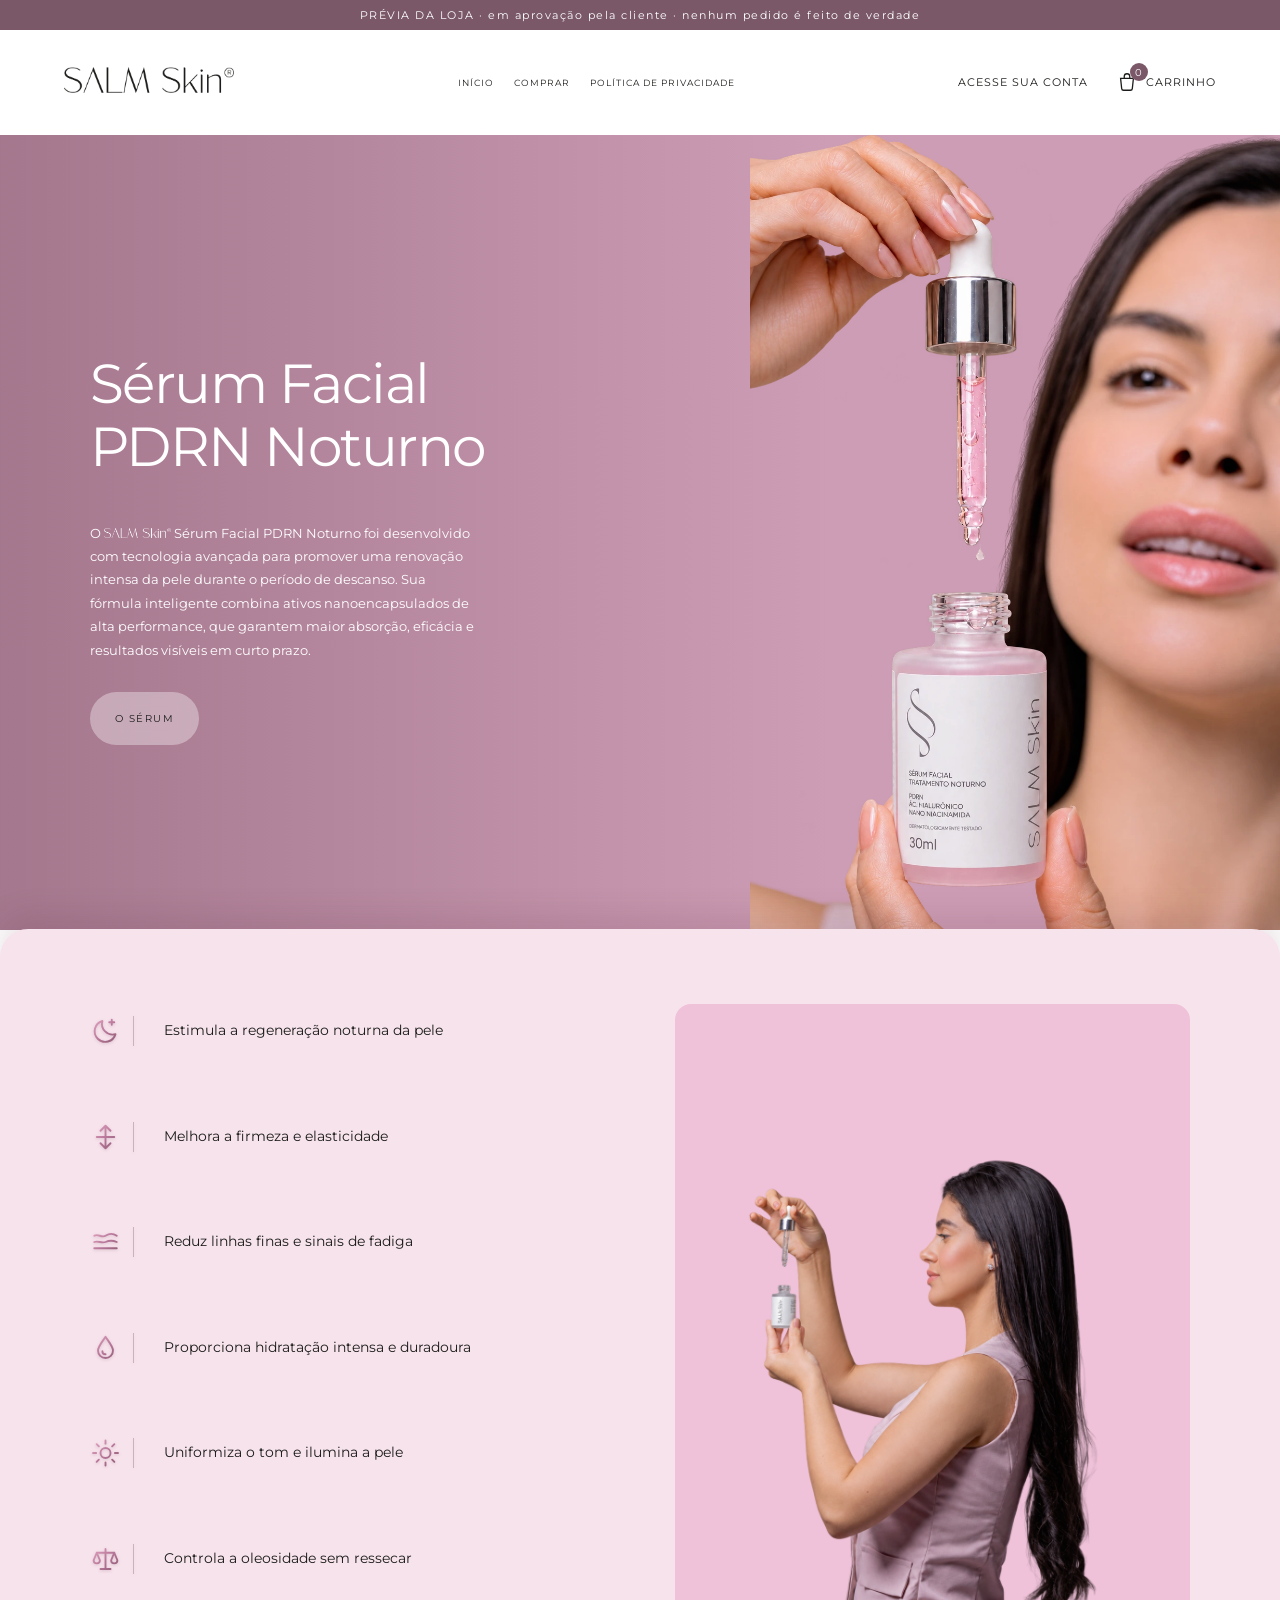
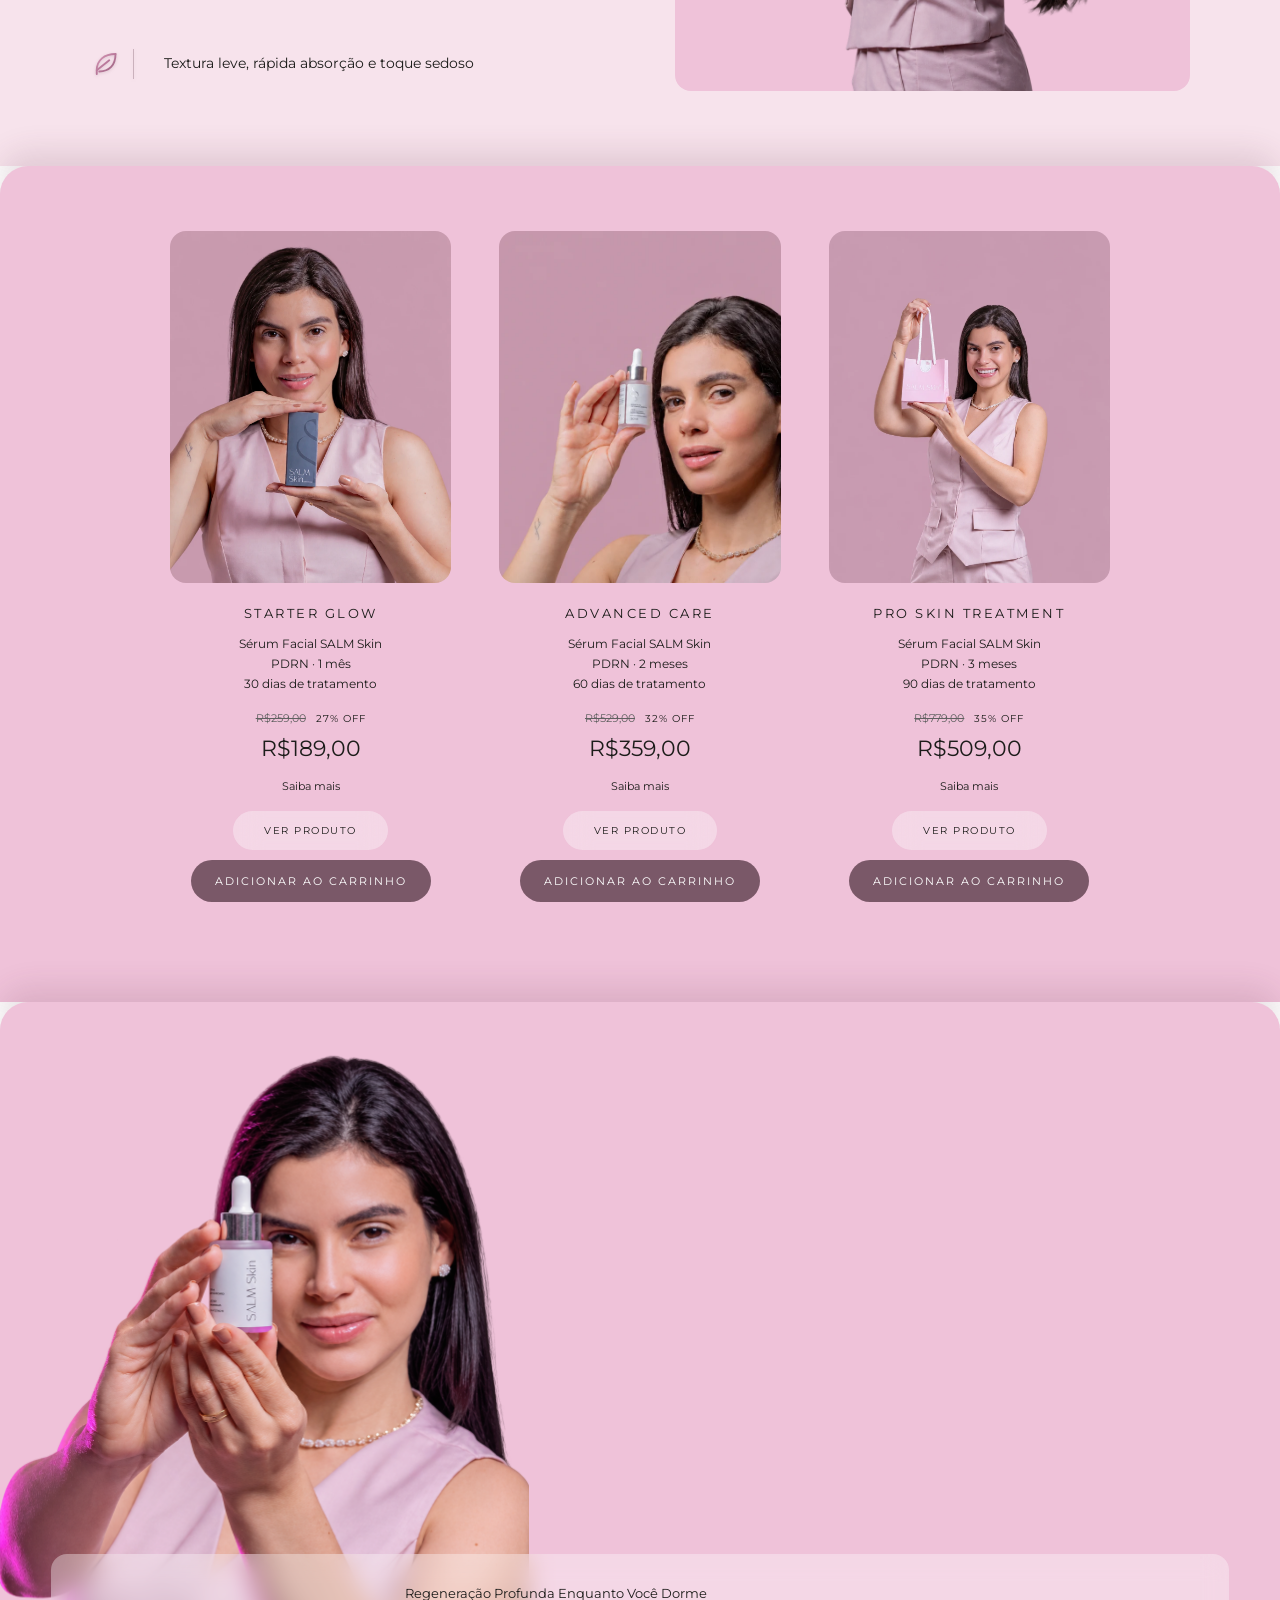
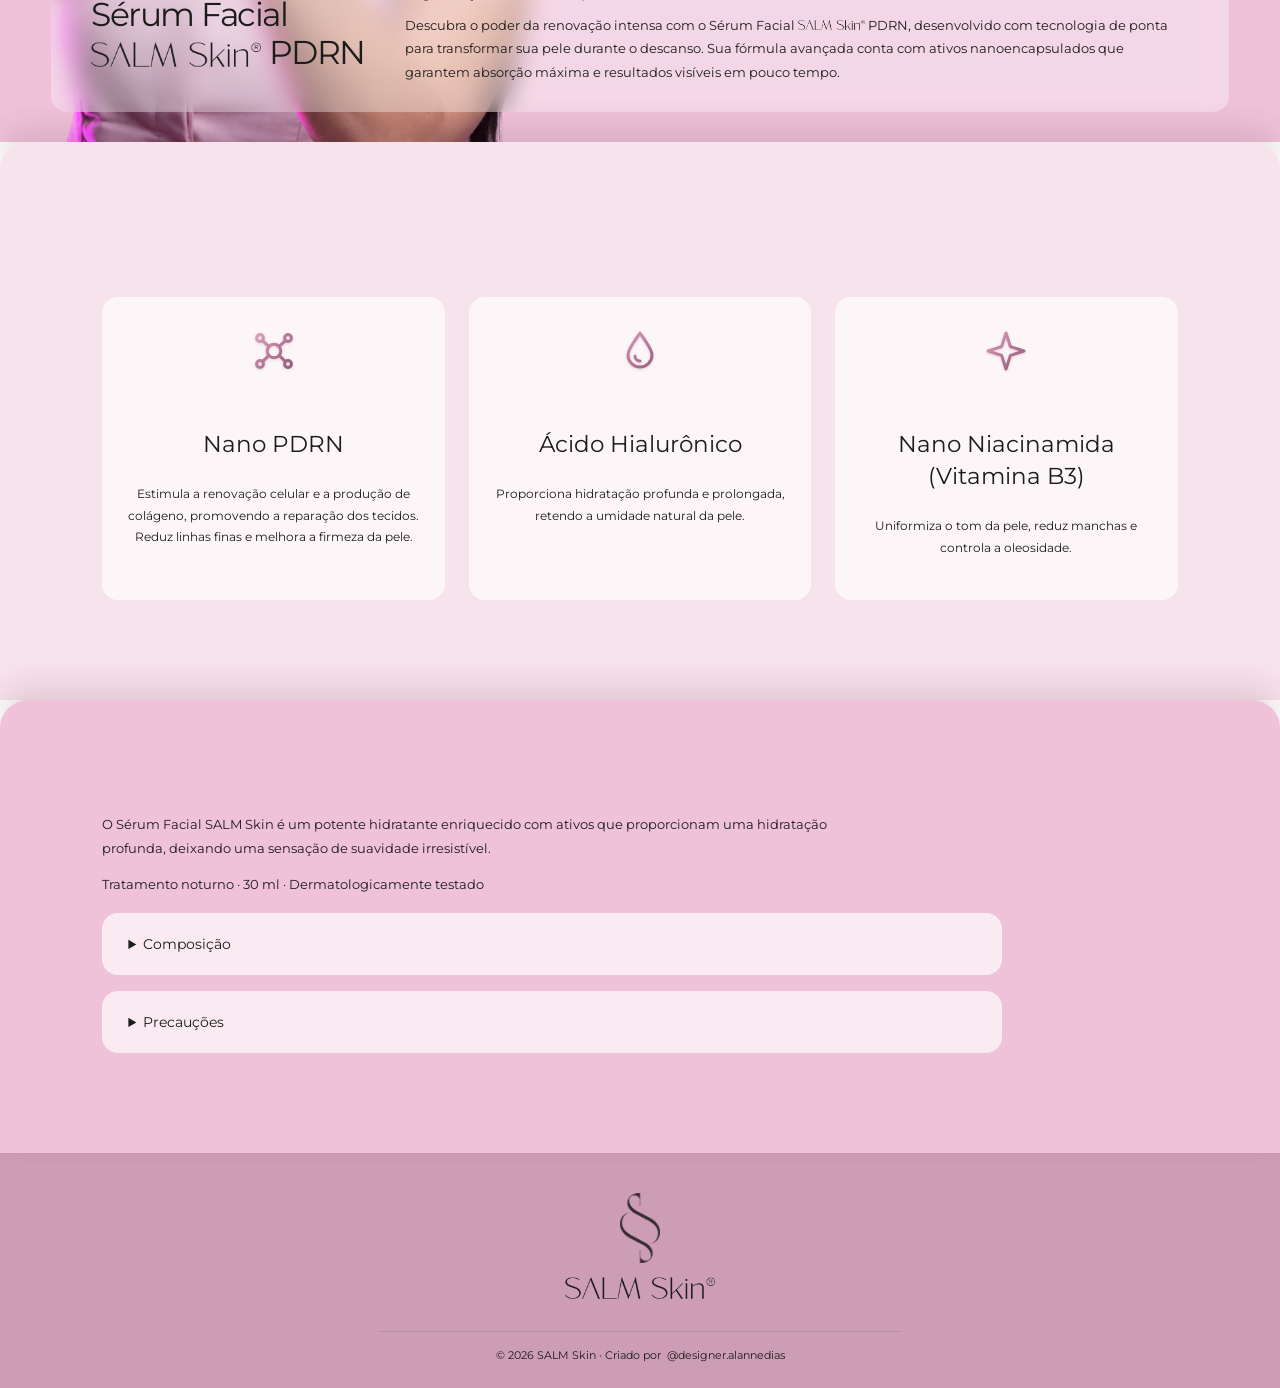
==== commit 04783d99: "Prévia da loja: ícones padronizados e cards só no computador - Benefícios e ativos com o mesmo ícone" ====
--- a/loja-previa/index.html
+++ b/loja-previa/index.html
@@ -1,3 +1,3 @@
-<!doctype html><html lang="pt-BR"><head><meta charset="UTF-8"><meta name="viewport" content="width=device-width,initial-scale=1"><title>SALM Skin</title><link rel="stylesheet" href="style.css"><link rel="stylesheet" href="loja/store.css?v=pingo-largo-mao-15"></head><body><div class="preview-flag">PRÉVIA DA LOJA · em aprovação pela cliente · nenhum pedido é feito de verdade</div><header><a href="index.html" aria-label="SALM Skin início"><img src="../assets/wordmark.png" alt="SALM Skin"></a><nav><a href="#inicio">INÍCIO</a><a href="#serum">COMPRAR</a><a href="https://salmskin.lojavirtualnuvem.com.br/politica-de-privacidade">POLÍTICA DE PRIVACIDADE</a></nav><div class="header-right"><a class="shop" href="https://salmskin.lojavirtualnuvem.com.br/account/login">ACESSE SUA CONTA</a><a class="cart-link" href="carrinho.html" aria-label="Carrinho"><svg viewBox="0 0 24 24" aria-hidden="true"><path d="M5 8h14l-1.2 11.2a2 2 0 0 1-2 1.8H8.2a2 2 0 0 1-2-1.8Z"/><path d="M9 8V6a3 3 0 0 1 6 0v2"/></svg><b data-cart-count hidden>0</b>CARRINHO</a></div></header><main><section class="hero" id="inicio"><img class="hero-half-symbol" src="../assets/symbol.png" alt="" aria-hidden="true"><div class="intro"><h1>Sérum Facial<br><em>PDRN Noturno</em></h1><p class="lead">O <img class="brand-inline" src="../assets/wordmark.png" alt="SALM Skin"> Sérum Facial PDRN Noturno foi desenvolvido com tecnologia avançada para promover uma renovação intensa da pele durante o período de descanso. Sua fórmula inteligente combina ativos nanoencapsulados de alta performance, que garantem maior absorção, eficácia e resultados visíveis em curto prazo.</p><a class="button" href="#serum">O SÉRUM</a></div><div class="liquid-photo hero-photo"><div class="portrait-stage"><img src="../assets/hero-serum-transparente-v4.webp" alt="Modelo com conta-gotas e frasco SALM Skin"><i class="serum-drop"></i><i class="serum-drop second"></i></div></div></section><section class="section benefits benefits-orbit"><div class="benefits-composition"><div class="benefits-side"><article class="benefit-point"><svg class="line-icon" viewBox="0 0 24 24" aria-hidden="true"><path d="M20 14.5A8.5 8.5 0 0 1 9.5 4 8.5 8.5 0 1 0 20 14.5Z"/><path d="M17 3v4M15 5h4"/></svg>Estimula a regeneração noturna da pele</article><article class="benefit-point"><svg class="line-icon" viewBox="0 0 24 24" aria-hidden="true"><path d="M12 3v18M8 7l4-4 4 4M8 17l4 4 4-4"/><path d="M5 12h14"/></svg>Melhora a firmeza e elasticidade</article><article class="benefit-point"><svg class="line-icon" viewBox="0 0 24 24" aria-hidden="true"><path d="M3 7c3-2 6 2 9 0s6-2 9 0"/><path d="M3 12c3-1.3 6 1.3 9 0s6-1.3 9 0"/><path d="M3 17h18"/></svg>Reduz linhas finas e sinais de fadiga</article><article class="benefit-point"><svg class="line-icon" viewBox="0 0 24 24" aria-hidden="true"><path d="M12 3c-3 4.5-6 8-6 11a6 6 0 0 0 12 0c0-3-3-6.5-6-11Z"/><path d="M9.5 14.5a2.5 2.5 0 0 0 2.5 2.5"/></svg>Proporciona hidratação intensa e duradoura</article><article class="benefit-point"><svg class="line-icon" viewBox="0 0 24 24" aria-hidden="true"><circle cx="12" cy="12" r="4"/><path d="M12 2v2.5M12 19.5V22M2 12h2.5M19.5 12H22M4.9 4.9l1.8 1.8M17.3 17.3l1.8 1.8M4.9 19.1l1.8-1.8M17.3 6.7l1.8-1.8"/></svg>Uniformiza o tom e ilumina a pele</article><article class="benefit-point"><svg class="line-icon" viewBox="0 0 24 24" aria-hidden="true"><path d="M12 4v16M8 20h8M5 7h14"/><path d="M5 7l-2.5 6a2.5 2.5 0 0 0 5 0Z"/><path d="M19 7l-2.5 6a2.5 2.5 0 0 0 5 0Z"/></svg>Controla a oleosidade sem ressecar</article><article class="benefit-point"><svg class="line-icon" viewBox="0 0 24 24" aria-hidden="true"><path d="M20 4C11 4 5 9 5 17v3"/><path d="M20 4c0 9-5 14-13 14"/><path d="M5 17 15 9"/></svg>Textura leve, rápida absorção e toque sedoso</article></div><div class="benefits-serum"><img class="benefits-photo" src="../assets/ritual-transparent.png" alt="Gota do Sérum Facial SALM Skin PDRN caindo no frasco"></div></div></section><section class="section catalog" id="serum"><div class="catalog-grid"><article><img class="catalog-image img-caixa" src="../assets/produto-caixa-rosa-v2.webp" alt="Starter Glow: modelo segurando a caixa do Sérum SALM Skin"><h3>Starter Glow</h3><p class="cat-desc">Sérum Facial SALM Skin<br>PDRN · 1 mês<br>30 dias de tratamento</p><p class="cat-old"><del>R$259,00</del> <span>27% OFF</span></p><p class="cat-price"><strong>R$189,00</strong></p><details class="plan-details"><summary>Saiba mais</summary><p>Ideal para quem deseja iniciar sua jornada de cuidados com a SALM Skin. Este frasco é o ponto de partida para adaptar sua pele à tecnologia nanoencapsulada e sentir os primeiros sinais de renovação e viço.</p></details><a class="button" href="produto.html?p=starter-glow">VER PRODUTO</a><button class="btn-dark add-btn" data-add="starter-glow">ADICIONAR AO CARRINHO</button></article><article><img class="catalog-image" src="../assets/serum-modelo-rosa-v2.webp" alt="Advanced Care"><h3>Advanced Care</h3><p class="cat-desc">Sérum Facial SALM Skin<br>PDRN · 2 meses<br>60 dias de tratamento</p><p class="cat-old"><del>R$529,00</del> <span>32% OFF</span></p><p class="cat-price"><strong>R$359,00</strong></p><details class="plan-details"><summary>Saiba mais</summary><p>Quando o cuidado vira rotina. Este kit com 2 séruns é focado em quem já busca resultados mais consistentes na uniformização do tom e na firmeza da pele. A constância potencializa a ação regeneradora do Nano PDRN.</p></details><a class="button" href="produto.html?p=advanced-care">VER PRODUTO</a><button class="btn-dark add-btn" data-add="advanced-care">ADICIONAR AO CARRINHO</button></article><article><img class="catalog-image img-sacola" src="../assets/produto-sacola-rosa-v2.webp" alt="Pro Skin Treatment: modelo com a sacola SALM Skin"><h3>Pro Skin Treatment</h3><p class="cat-desc">Sérum Facial SALM Skin<br>PDRN · 3 meses<br>90 dias de tratamento</p><p class="cat-old"><del>R$779,00</del> <span>35% OFF</span></p><p class="cat-price"><strong>R$509,00</strong></p><details class="plan-details"><summary>Saiba mais</summary><p>BÔNUS EXCLUSIVO: Frete Grátis + Mini Guia Digital &quot;Rotina de Pele SALM Skin&quot;.<br><br>O protocolo recomendado para a transformação real da sua pele. Três meses é o ciclo ideal para que os ativos nanoencapsulados atuem profundamente em todas as camadas, entregando o máximo de regeneração, clareamento e rejuvenescimento.</p></details><a class="button" href="produto.html?p=pro-skin">VER PRODUTO</a><button class="btn-dark add-btn" data-add="pro-skin">ADICIONAR AO CARRINHO</button></article></div></section><section class="liquid-section serum-story"><div class="faithful-product"><img src="../assets/serum-recorte.png" alt="Embalagem original do Sérum Facial SALM Skin PDRN"></div><div class="liquid-copy"><h2>Sérum Facial<br><em><img class="brand-inline" src="../assets/wordmark.png" alt="SALM Skin"> PDRN</em></h2><p>Regeneração Profunda Enquanto Você Dorme</p><p>Descubra o poder da renovação intensa com o Sérum Facial <img class="brand-inline" src="../assets/wordmark.png" alt="SALM Skin"> PDRN, desenvolvido com tecnologia de ponta para transformar sua pele durante o descanso. Sua fórmula avançada conta com ativos nanoencapsulados que garantem absorção máxima e resultados visíveis em pouco tempo.</p></div></section><section class="formula section"><svg width="0" height="0" style="position:absolute" aria-hidden="true"><defs><linearGradient id="pinkGlass" x1="0" y1="0" x2="1" y2="1"><stop offset="0" stop-color="#fbe6f0" stop-opacity=".9"/><stop offset=".55" stop-color="#e7a9c6" stop-opacity=".6"/><stop offset="1" stop-color="#c98aa9" stop-opacity=".75"/></linearGradient></defs></svg><div class="ingredients"><article><span class="glass-tile"><svg class="active-icon" viewBox="0 0 32 32" aria-hidden="true"><circle cx="16" cy="16" r="7"/><circle cx="6" cy="8" r="3"/><circle cx="26" cy="8" r="3"/><circle cx="6" cy="25" r="3"/><circle cx="26" cy="25" r="3"/></svg></span><h3>Nano PDRN</h3><p>Estimula a renovação celular e a produção de colágeno, promovendo a reparação dos tecidos. Reduz linhas finas e melhora a firmeza da pele.</p></article><article><span class="glass-tile"><svg class="active-icon" viewBox="0 0 32 32" aria-hidden="true"><path d="M16 2C13 8 5 15 5 21a11 11 0 0 0 22 0C27 15 19 8 16 2Z"/></svg></span><h3>Ácido Hialurônico</h3><p>Proporciona hidratação profunda e prolongada, retendo a umidade natural da pele.</p></article><article><span class="glass-tile"><svg class="active-icon" viewBox="0 0 32 32" aria-hidden="true"><path d="m16 1 4 10 11 5-11 4-4 11-5-11L1 16l10-5Z"/></svg></span><h3>Nano Niacinamida (Vitamina B3)</h3><p>Uniformiza o tom da pele, reduz manchas e controla a oleosidade.</p></article></div></section><section class="section label-info"><p>O Sérum Facial SALM Skin é um potente hidratante enriquecido com ativos que proporcionam uma hidratação profunda, deixando uma sensação de suavidade irresistível.</p><p>Tratamento noturno · 30 ml · Dermatologicamente testado</p><details><summary>Composição</summary><p>Aqua, Xanthan Gum, Panthenol, Niacinamide, Propylene Glycol, Diazolidinyl Urea, Parfum, Lecithin, Sodium Hyaluronate, Sodium DNA, Caprylic/Capric Triglyceride, Phenoxyethanol, Polysorbate 80, Sorbitan Stearate, Caprylyl Glycol, PCA Ethyl Cocoyl Arginate, Benzyl Salicylate, Limonene, Iodopropynyl Butylcarbamate, Cyanocobalamin, Lactic Acid.</p></details><details><summary>Precauções</summary><p>Mantenha fora do alcance das crianças, em local fresco e protegido dos raios solares. Caso o produto entre em contato com os olhos, lave imediatamente com água em abundância. No caso de irritação, suspenda o uso e, se necessário, procure orientação médica. Uso externo.</p></details></section></main><footer><img class="footer-symbol" src="../assets/symbol.png" alt="Símbolo SALM Skin"><img src="../assets/wordmark.png" alt="SALM Skin"><div class="creator-credit">© 2026 SALM Skin · Criado por <a href="https://www.instagram.com/designer.alannedias/" target="_blank" rel="noopener noreferrer">@designer.alannedias</a></div></footer><script src="app.js?v=frasco-mais-alto-11"></script><script src="loja/store.js"></script></body></html>
+<!doctype html><html lang="pt-BR"><head><meta charset="UTF-8"><meta name="viewport" content="width=device-width,initial-scale=1"><title>SALM Skin</title><link rel="stylesheet" href="style.css"><link rel="stylesheet" href="loja/store.css?v=pingo-largo-mao-15"></head><body><div class="preview-flag">PRÉVIA DA LOJA · em aprovação pela cliente · nenhum pedido é feito de verdade</div><header><a href="index.html" aria-label="SALM Skin início"><img src="../assets/wordmark.png" alt="SALM Skin"></a><nav><a href="#inicio">INÍCIO</a><a href="#serum">COMPRAR</a><a href="https://salmskin.lojavirtualnuvem.com.br/politica-de-privacidade">POLÍTICA DE PRIVACIDADE</a></nav><div class="header-right"><a class="shop" href="https://salmskin.lojavirtualnuvem.com.br/account/login">ACESSE SUA CONTA</a><a class="cart-link" href="carrinho.html" aria-label="Carrinho"><svg viewBox="0 0 24 24" aria-hidden="true"><path d="M5 8h14l-1.2 11.2a2 2 0 0 1-2 1.8H8.2a2 2 0 0 1-2-1.8Z"/><path d="M9 8V6a3 3 0 0 1 6 0v2"/></svg><b data-cart-count hidden>0</b>CARRINHO</a></div></header><main><section class="hero" id="inicio"><img class="hero-half-symbol" src="../assets/symbol.png" alt="" aria-hidden="true"><div class="intro"><h1>Sérum Facial<br><em>PDRN Noturno</em></h1><p class="lead">O <img class="brand-inline" src="../assets/wordmark.png" alt="SALM Skin"> Sérum Facial PDRN Noturno foi desenvolvido com tecnologia avançada para promover uma renovação intensa da pele durante o período de descanso. Sua fórmula inteligente combina ativos nanoencapsulados de alta performance, que garantem maior absorção, eficácia e resultados visíveis em curto prazo.</p><a class="button" href="#serum">O SÉRUM</a></div><div class="liquid-photo hero-photo"><div class="portrait-stage"><img src="../assets/hero-serum-transparente-v4.webp" alt="Modelo com conta-gotas e frasco SALM Skin"><i class="serum-drop"></i><i class="serum-drop second"></i></div></div></section><section class="section benefits benefits-orbit"><div class="benefits-composition"><div class="benefits-side"><article class="benefit-point"><svg class="line-icon icon-std" viewBox="0 0 24 24" aria-hidden="true"><path d="M20 14.5A8.5 8.5 0 0 1 9.5 4 8.5 8.5 0 1 0 20 14.5Z"/><path d="M17 3v4M15 5h4"/></svg>Estimula a regeneração noturna da pele</article><article class="benefit-point"><svg class="line-icon icon-std" viewBox="0 0 24 24" aria-hidden="true"><path d="M12 3v18M8 7l4-4 4 4M8 17l4 4 4-4"/><path d="M5 12h14"/></svg>Melhora a firmeza e elasticidade</article><article class="benefit-point"><svg class="line-icon icon-std" viewBox="0 0 24 24" aria-hidden="true"><path d="M3 7c3-2 6 2 9 0s6-2 9 0"/><path d="M3 12c3-1.3 6 1.3 9 0s6-1.3 9 0"/><path d="M3 17h18"/></svg>Reduz linhas finas e sinais de fadiga</article><article class="benefit-point"><svg class="line-icon icon-std" viewBox="0 0 24 24" aria-hidden="true"><path d="M12 3c-3 4.5-6 8-6 11a6 6 0 0 0 12 0c0-3-3-6.5-6-11Z"/><path d="M9.5 14.5a2.5 2.5 0 0 0 2.5 2.5"/></svg>Proporciona hidratação intensa e duradoura</article><article class="benefit-point"><svg class="line-icon icon-std" viewBox="0 0 24 24" aria-hidden="true"><circle cx="12" cy="12" r="4"/><path d="M12 2v2.5M12 19.5V22M2 12h2.5M19.5 12H22M4.9 4.9l1.8 1.8M17.3 17.3l1.8 1.8M4.9 19.1l1.8-1.8M17.3 6.7l1.8-1.8"/></svg>Uniformiza o tom e ilumina a pele</article><article class="benefit-point"><svg class="line-icon icon-std" viewBox="0 0 24 24" aria-hidden="true"><path d="M12 4v16M8 20h8M5 7h14"/><path d="M5 7l-2.5 6a2.5 2.5 0 0 0 5 0Z"/><path d="M19 7l-2.5 6a2.5 2.5 0 0 0 5 0Z"/></svg>Controla a oleosidade sem ressecar</article><article class="benefit-point"><svg class="line-icon icon-std" viewBox="0 0 24 24" aria-hidden="true"><path d="M20 4C11 4 5 9 5 17v3"/><path d="M20 4c0 9-5 14-13 14"/><path d="M5 17 15 9"/></svg>Textura leve, rápida absorção e toque sedoso</article></div><div class="benefits-serum"><img class="benefits-photo" src="../assets/ritual-transparent.png" alt="Gota do Sérum Facial SALM Skin PDRN caindo no frasco"></div></div></section><section class="section catalog" id="serum"><div class="catalog-grid"><article><img class="catalog-image img-caixa" src="../assets/produto-caixa-rosa-v2.webp" alt="Starter Glow: modelo segurando a caixa do Sérum SALM Skin"><h3>Starter Glow</h3><p class="cat-desc">Sérum Facial SALM Skin<br>PDRN · 1 mês<br>30 dias de tratamento</p><p class="cat-old"><del>R$259,00</del> <span>27% OFF</span></p><p class="cat-price"><strong>R$189,00</strong></p><details class="plan-details"><summary>Saiba mais</summary><p>Ideal para quem deseja iniciar sua jornada de cuidados com a SALM Skin. Este frasco é o ponto de partida para adaptar sua pele à tecnologia nanoencapsulada e sentir os primeiros sinais de renovação e viço.</p></details><a class="button" href="produto.html?p=starter-glow">VER PRODUTO</a><button class="btn-dark add-btn" data-add="starter-glow">ADICIONAR AO CARRINHO</button></article><article><img class="catalog-image" src="../assets/serum-modelo-rosa-v2.webp" alt="Advanced Care"><h3>Advanced Care</h3><p class="cat-desc">Sérum Facial SALM Skin<br>PDRN · 2 meses<br>60 dias de tratamento</p><p class="cat-old"><del>R$529,00</del> <span>32% OFF</span></p><p class="cat-price"><strong>R$359,00</strong></p><details class="plan-details"><summary>Saiba mais</summary><p>Quando o cuidado vira rotina. Este kit com 2 séruns é focado em quem já busca resultados mais consistentes na uniformização do tom e na firmeza da pele. A constância potencializa a ação regeneradora do Nano PDRN.</p></details><a class="button" href="produto.html?p=advanced-care">VER PRODUTO</a><button class="btn-dark add-btn" data-add="advanced-care">ADICIONAR AO CARRINHO</button></article><article><img class="catalog-image img-sacola" src="../assets/produto-sacola-rosa-v2.webp" alt="Pro Skin Treatment: modelo com a sacola SALM Skin"><h3>Pro Skin Treatment</h3><p class="cat-desc">Sérum Facial SALM Skin<br>PDRN · 3 meses<br>90 dias de tratamento</p><p class="cat-old"><del>R$779,00</del> <span>35% OFF</span></p><p class="cat-price"><strong>R$509,00</strong></p><details class="plan-details"><summary>Saiba mais</summary><p>BÔNUS EXCLUSIVO: Frete Grátis + Mini Guia Digital &quot;Rotina de Pele SALM Skin&quot;.<br><br>O protocolo recomendado para a transformação real da sua pele. Três meses é o ciclo ideal para que os ativos nanoencapsulados atuem profundamente em todas as camadas, entregando o máximo de regeneração, clareamento e rejuvenescimento.</p></details><a class="button" href="produto.html?p=pro-skin">VER PRODUTO</a><button class="btn-dark add-btn" data-add="pro-skin">ADICIONAR AO CARRINHO</button></article></div></section><section class="liquid-section serum-story"><div class="faithful-product"><img src="../assets/serum-recorte.png" alt="Embalagem original do Sérum Facial SALM Skin PDRN"></div><div class="liquid-copy"><h2>Sérum Facial<br><em><img class="brand-inline" src="../assets/wordmark.png" alt="SALM Skin"> PDRN</em></h2><p>Regeneração Profunda Enquanto Você Dorme</p><p>Descubra o poder da renovação intensa com o Sérum Facial <img class="brand-inline" src="../assets/wordmark.png" alt="SALM Skin"> PDRN, desenvolvido com tecnologia de ponta para transformar sua pele durante o descanso. Sua fórmula avançada conta com ativos nanoencapsulados que garantem absorção máxima e resultados visíveis em pouco tempo.</p></div></section><section class="formula section"><svg width="0" height="0" style="position:absolute" aria-hidden="true"><defs><linearGradient id="pinkGlass" x1="0" y1="0" x2="1" y2="1"><stop offset="0" stop-color="#fbe6f0" stop-opacity=".9"/><stop offset=".55" stop-color="#e7a9c6" stop-opacity=".6"/><stop offset="1" stop-color="#c98aa9" stop-opacity=".75"/></linearGradient><linearGradient id="pinkLine" gradientUnits="userSpaceOnUse" x1="2" y1="2" x2="22" y2="22"><stop offset="0" stop-color="#e3a6c2"/><stop offset=".5" stop-color="#b9789a"/><stop offset="1" stop-color="#8c5a73"/></linearGradient></defs></svg><div class="ingredients"><article><span class="glass-tile"><svg class="active-icon icon-std" viewBox="0 0 24 24" aria-hidden="true"><circle cx="12" cy="12" r="3.4"/><circle cx="5" cy="5.5" r="1.7"/><circle cx="19" cy="5.5" r="1.7"/><circle cx="5" cy="18.5" r="1.7"/><circle cx="19" cy="18.5" r="1.7"/><path d="M6.3 6.8l3.2 3M17.7 6.8l-3.2 3M6.3 17.2l3.2-3M17.7 17.2l-3.2-3"/></svg></span><h3>Nano PDRN</h3><p>Estimula a renovação celular e a produção de colágeno, promovendo a reparação dos tecidos. Reduz linhas finas e melhora a firmeza da pele.</p></article><article><span class="glass-tile"><svg class="active-icon icon-std" viewBox="0 0 24 24" aria-hidden="true"><path d="M12 3c-3 4.5-6 8-6 11a6 6 0 0 0 12 0c0-3-3-6.5-6-11Z"/><path d="M9.5 14.5a2.5 2.5 0 0 0 2.5 2.5"/></svg></span><h3>Ácido Hialurônico</h3><p>Proporciona hidratação profunda e prolongada, retendo a umidade natural da pele.</p></article><article><span class="glass-tile"><svg class="active-icon icon-std" viewBox="0 0 24 24" aria-hidden="true"><path d="M12 3l2.2 6.8L21 12l-6.8 2.2L12 21l-2.2-6.8L3 12l6.8-2.2Z"/></svg></span><h3>Nano Niacinamida (Vitamina B3)</h3><p>Uniformiza o tom da pele, reduz manchas e controla a oleosidade.</p></article></div></section><section class="section label-info"><p>O Sérum Facial SALM Skin é um potente hidratante enriquecido com ativos que proporcionam uma hidratação profunda, deixando uma sensação de suavidade irresistível.</p><p>Tratamento noturno · 30 ml · Dermatologicamente testado</p><details><summary>Composição</summary><p>Aqua, Xanthan Gum, Panthenol, Niacinamide, Propylene Glycol, Diazolidinyl Urea, Parfum, Lecithin, Sodium Hyaluronate, Sodium DNA, Caprylic/Capric Triglyceride, Phenoxyethanol, Polysorbate 80, Sorbitan Stearate, Caprylyl Glycol, PCA Ethyl Cocoyl Arginate, Benzyl Salicylate, Limonene, Iodopropynyl Butylcarbamate, Cyanocobalamin, Lactic Acid.</p></details><details><summary>Precauções</summary><p>Mantenha fora do alcance das crianças, em local fresco e protegido dos raios solares. Caso o produto entre em contato com os olhos, lave imediatamente com água em abundância. No caso de irritação, suspenda o uso e, se necessário, procure orientação médica. Uso externo.</p></details></section></main><footer><img class="footer-symbol" src="../assets/symbol.png" alt="Símbolo SALM Skin"><img src="../assets/wordmark.png" alt="SALM Skin"><div class="creator-credit">© 2026 SALM Skin · Criado por <a href="https://www.instagram.com/designer.alannedias/" target="_blank" rel="noopener noreferrer">@designer.alannedias</a></div></footer><script src="app.js?v=frasco-mais-alto-11"></script><script src="loja/store.js"></script></body></html>
 
 
--- a/loja-previa/style.css
+++ b/loja-previa/style.css
@@ -54,4 +54,4 @@
 
 .catalog-title{text-align:center;font-size:29px;letter-spacing:2px;margin:0 0 40px}.catalog-grid{max-width:1140px;width:100%;gap:24px}.catalog-grid>article{text-align:center;padding:16px;align-items:center}.catalog-image{aspect-ratio:4/3;height:auto;border-radius:16px!important;object-fit:cover;margin-bottom:20px}.catalog-grid>article h3{font-size:14px;line-height:1.6;min-height:68px;margin:16px 0 10px}.catalog-grid>article>span{align-self:center;background:transparent;font-size:10px;padding:0}.catalog-grid>article>p{font-size:12px;margin:8px 0 15px}.catalog-grid>article>p:first-of-type{display:flex;flex-direction:column;gap:6px}.catalog-grid>article strong{font-size:23px;font-weight:500}.plan-details{font-size:11px;width:100%;margin:4px 0 22px}.plan-details summary{cursor:pointer;list-style:none;padding:8px}.plan-details p{font-size:11px;line-height:1.8}.catalog-grid>article>.button{width:100%;margin-top:auto;min-height:44px;padding:15px}.catalog article:nth-child(2) .catalog-image{object-position:75% 40%}.catalog article:nth-child(3) .catalog-image{object-position:45% 52%}@media(max-width:700px){.catalog-grid{max-width:420px;gap:25px}.catalog-grid>article h3{min-height:0}.catalog-image{aspect-ratio:4/3}}
 @media(min-width:701px){.hero-photo .portrait-stage{top:0;bottom:auto;height:100%;width:auto;left:auto;right:8%}.hero-photo .portrait-stage>img{height:100%;width:auto}}.button,button,.whatsapp{background:rgba(255,255,255,.35)!important}.button:hover,button:hover,.whatsapp:hover{background:rgba(255,255,255,.6)!important}.catalog-grid>article{background:transparent!important;backdrop-filter:none!important;-webkit-backdrop-filter:none!important;padding:0!important;border-radius:0!important;overflow:visible}.catalog-grid>article .catalog-image{aspect-ratio:4/3;border-radius:16px!important;margin-bottom:20px}.catalog-grid>article h3{font-size:13px;letter-spacing:2.5px;text-transform:uppercase;font-weight:500;min-height:0;margin:0 0 10px}.catalog-grid>article>p.cat-desc{display:block;font-size:12px;line-height:1.7;color:#606060;margin:0 0 14px}.catalog-grid>article>p.cat-price{display:flex;flex-direction:row;align-items:baseline;justify-content:center;gap:10px;margin:0 0 6px}.cat-price strong{font-size:18px!important;font-weight:500}.cat-price del{font-size:11px;color:#606060}.cat-price span{font-size:10px;letter-spacing:1px;color:#606060}.catalog-grid>article .plan-details{margin:0 0 16px}.catalog-grid>article>.button{width:auto!important;min-width:55%;min-height:0;padding:13px 30px!important;margin-top:auto}.hero-photo .portrait-stage>img.hero-symbol{position:absolute;inset:auto;left:20%;top:4%;width:76%;height:91%;object-fit:contain;opacity:.08;z-index:0;pointer-events:none}.hero-photo .portrait-stage>img:not(.hero-symbol){position:relative;z-index:1}.hero-photo .portrait-stage .serum-drop{z-index:2}.benefit-point svg.line-icon{width:34px;height:34px;padding:0;background:none;border-radius:0;fill:none;stroke:#1c1c1a;stroke-width:1.3;stroke-linecap:round;stroke-linejoin:round}.benefits-serum>img:first-child{mix-blend-mode:normal;filter:drop-shadow(0 18px 22px rgba(96,96,96,.18))}header{background:rgba(255,255,255,.5)!important;backdrop-filter:blur(14px);-webkit-backdrop-filter:blur(14px);border-bottom:1px solid rgba(255,255,255,.6)!important}.hero-photo .portrait-stage>img.hero-symbol{left:30%;top:16%;width:56%;height:66%;filter:brightness(0) invert(1);opacity:.45}.benefits-serum>img:first-child{width:100%;max-width:320px;height:auto;aspect-ratio:3/4;object-fit:cover;border-radius:16px;filter:none;mix-blend-mode:normal}@media(max-width:700px){.benefits-serum>img:first-child{width:100%;max-width:300px;height:auto}}.catalog-grid{max-width:940px!important;gap:48px!important}.catalog-grid>article .catalog-image{aspect-ratio:4/5}@media(max-width:700px){.catalog-grid{max-width:340px!important;gap:40px!important}}.serum-story>.liquid-copy{background:rgba(255,255,255,.35);margin:50px 5% 50px 40%;padding:34px 48px}@media(max-width:700px){.serum-story>.liquid-copy{margin:-100px 5% 35px;padding:25px}}.benefits-serum>img.benefits-model{width:100%;max-width:340px;height:auto;aspect-ratio:1060/1484;object-fit:contain;border-radius:0;filter:none;mix-blend-mode:normal}@media(max-width:700px){.benefits-serum>img.benefits-model{max-width:280px;height:auto}}.benefits-serum>img.benefits-model{-webkit-mask-image:linear-gradient(to bottom,#000 72%,transparent 98%),linear-gradient(to right,transparent 0,#000 14%);-webkit-mask-composite:source-in;mask-image:linear-gradient(to bottom,#000 72%,transparent 98%),linear-gradient(to right,transparent 0,#000 14%);mask-composite:intersect}@media(min-width:701px){.benefit-point{position:relative}.benefits-side:first-child .benefit-point::after,.benefits-side:last-child .benefit-point::before{content:"";position:absolute;top:50%;width:46px;height:1px;background:#1c1c1a;opacity:.55}.benefits-side:first-child .benefit-point::after{left:calc(100% + 8px)}.benefits-side:last-child .benefit-point::before{right:calc(100% + 8px)}.benefits-side .benefit-point>i.dot{display:none}}@media(min-width:701px){.benefits-side:first-child .benefit-point::after{background:linear-gradient(#1c1c1a,#1c1c1a) left/100% 1px no-repeat;height:7px;margin-top:-3px;background-color:transparent}.benefits-side:first-child .benefit-point::after,.benefits-side:last-child .benefit-point::before{-webkit-mask:none}}.benefits-serum>img.benefits-model{-webkit-mask-image:linear-gradient(to bottom,#000 72%,transparent 98%),linear-gradient(to right,transparent 0,#000 14%,#000 86%,transparent 100%);mask-image:linear-gradient(to bottom,#000 72%,transparent 98%),linear-gradient(to right,transparent 0,#000 14%,#000 86%,transparent 100%)}@media(min-width:701px){.benefits-side:first-child .benefit-point::after,.benefits-side:last-child .benefit-point::before{height:7px;margin-top:-3px;width:56px;opacity:.6;background-color:transparent}.benefits-side:first-child .benefit-point::after{background:radial-gradient(circle,#1c1c1a 2.5px,transparent 3px) right center/7px 7px no-repeat,linear-gradient(#1c1c1a,#1c1c1a) left center/calc(100% - 4px) 1px no-repeat}.benefits-side:last-child .benefit-point::before{background:radial-gradient(circle,#1c1c1a 2.5px,transparent 3px) left center/7px 7px no-repeat,linear-gradient(#1c1c1a,#1c1c1a) right center/calc(100% - 4px) 1px no-repeat}}.benefits-orbit>h2.ad-title{display:flex;flex-direction:column;align-items:center;line-height:1;margin:0 0 50px;color:#7a5868}.ad-title .t-small{font-size:clamp(20px,2.4vw,32px);letter-spacing:.45em;margin-right:-.45em;font-weight:400}.ad-title .t-big{font-size:clamp(52px,7vw,96px);font-weight:600;letter-spacing:.02em;margin-top:6px}.benefits-side .benefit-point{display:flex;align-items:center;width:max-content;max-width:290px;background:rgba(110,78,94,.82);color:#fff;border-radius:14px;padding:12px 20px 12px 14px;font-size:13px;line-height:1.4;box-shadow:0 10px 24px rgba(80,50,65,.18);-webkit-backdrop-filter:blur(6px);backdrop-filter:blur(6px);position:relative;z-index:2}.benefits-side .benefit-point svg.line-icon{width:44px;height:30px;flex:0 0 44px;stroke:#fff;padding:0 12px 0 0;margin-right:14px;border-right:1px solid rgba(255,255,255,.55);box-sizing:border-box}.benefits-side .benefit-point::before,.benefits-side .benefit-point::after{content:none!important}@media(min-width:701px){.benefits-composition{grid-template-columns:1fr minmax(0,340px) 1fr;gap:0}.benefits-side{gap:26px}.benefits-side:first-child{align-items:flex-end;margin-right:-60px;z-index:2}.benefits-side:last-child{align-items:flex-start;margin-left:-60px;z-index:2}.benefits-side:first-child .benefit-point:nth-child(even){transform:translateX(-36px)}.benefits-side:last-child .benefit-point:nth-child(even){transform:translateX(36px)}}@media(max-width:700px){.benefits-side .benefit-point{width:100%;max-width:none}.benefits-orbit>h2.ad-title{margin-bottom:30px}}.benefits-orbit .ad-title span{color:#7a5868!important}.benefits-orbit .ad-title .t-big{font-weight:600;letter-spacing:.01em}.benefits-orbit .ad-title .t-big{font-weight:700}@media(min-width:701px){.hero .intro{min-height:720px;display:flex;flex-direction:column;justify-content:flex-end;padding-top:60px;padding-bottom:0;box-sizing:border-box}.hero .intro .button{align-self:flex-start;margin-bottom:0}}@media(min-width:1450px){.hero .intro{min-height:820px}}.benefits-orbit{background:#f7e3ec!important}.catalog-grid>article>p.cat-desc{margin:0 0 8px}.catalog-grid>article>p.cat-old{display:flex;justify-content:center;align-items:baseline;gap:10px;margin:6px 0 2px;font-size:11px;color:#606060}.cat-old del{color:#606060}.cat-old span{letter-spacing:1px;font-size:10px}.catalog-grid>article>p.cat-price{display:block;margin:0 0 8px}.catalog-grid>article>p.cat-price strong{font-size:22px!important}.catalog-grid>article .plan-details{margin:0 0 14px}.catalog-grid>article .plan-details summary{padding:4px}.benefits-orbit .benefits-composition{display:grid;grid-template-columns:1fr 1fr;grid-template-areas:"title img" "a img" "b img";grid-template-rows:auto auto 1fr;column-gap:70px;row-gap:0;max-width:1120px;align-items:start}.benefits-orbit .benefits-composition>h2.ad-title{grid-area:title;align-items:flex-start;margin:0 0 26px;text-align:left}.ad-title .t-small{margin-right:0}.benefits-orbit .benefits-side{grid-area:a;margin:0!important;gap:0;align-items:stretch!important}.benefits-orbit .benefits-side:last-child{grid-area:b}.benefits-orbit .benefits-serum{grid-area:img;align-self:stretch}.benefits-serum>img.benefits-photo{width:100%;height:100%;min-height:560px;max-height:720px;object-fit:cover;object-position:50% 40%;border-radius:16px;display:block}.benefits-side .benefit-point{width:100%!important;max-width:none!important;background:none!important;color:#1c1c1a;border-radius:0;padding:15px 0;box-shadow:none;-webkit-backdrop-filter:none;backdrop-filter:none;transform:none!important;border-bottom:1px solid rgba(96,96,96,.22);font-size:14px}.benefits-side .benefit-point svg.line-icon{stroke:#7a5868;border-right-color:rgba(122,88,104,.35)}@media(max-width:700px){.benefits-orbit .benefits-composition{grid-template-columns:1fr;grid-template-areas:"title" "img" "a" "b";grid-template-rows:auto;row-gap:0}.benefits-orbit .benefits-composition>h2.ad-title{align-items:center;margin-bottom:24px}.benefits-serum>img.benefits-photo{min-height:0;height:auto;aspect-ratio:4/5;margin-bottom:20px}}.benefits-orbit .benefits-composition{grid-template-columns:minmax(0,1fr) minmax(0,1fr)}.benefits-orbit .benefits-composition>h2.ad-title{display:flex;flex-direction:column;line-height:1}.benefits-orbit .ad-title .t-big{font-size:clamp(44px,5.4vw,78px)}@media(max-width:700px){.benefits-orbit .benefits-composition{grid-template-columns:minmax(0,1fr)}.benefits-orbit .ad-title .t-big{font-size:clamp(40px,12vw,56px)}}.benefits-serum>img.benefits-photo{max-width:none;width:100%}@media(min-width:701px){.hero .intro{padding-bottom:110px}}@media(min-width:701px){.hero-photo .portrait-stage{top:auto!important;bottom:0!important;height:122%!important;right:0!important}}.benefits-side .benefit-point{border-bottom:0!important;padding:12px 0}@media(min-width:701px){.serum-story>.liquid-copy{align-self:end;margin:50px 5% 70px 30%}}@media(min-width:701px){.hero-photo{overflow:visible!important}}.hero-photo .portrait-stage .serum-drop{width:1.25%;height:1.5%;margin-left:-.27%;background:radial-gradient(ellipse at 32% 28%,#fff 0%,#ffffffcc 18%,transparent 45%),linear-gradient(160deg,#f6d3e4 0%,#d79bbb 70%,#b97898 100%)!important;box-shadow:inset -1px -1px 2px rgba(96,50,72,.45),0 1px 2px rgba(96,50,72,.35)!important;border:0}.formula{background:#f7e3ec!important}footer>.footer-symbol{top:50%;transform:translateY(-50%);width:70px;height:120px}footer{min-height:170px}@media(max-width:700px){footer>.footer-symbol{top:auto;bottom:22px;transform:none;width:34px;height:60px;right:7%}}.sr-only{position:absolute!important;width:1px;height:1px;overflow:hidden;clip:rect(0 0 0 0);white-space:nowrap}@media(max-width:700px){.hero-photo{margin-top:-130px}}.hero-photo .portrait-stage .serum-drop{left:19.3%;top:37.9%;width:1%;height:1.25%;margin-left:0;border:1px solid rgba(255,255,255,.45)!important;border-radius:50% 50% 50% 50%/62% 62% 38% 38%;background:radial-gradient(ellipse at 35% 30%,rgba(255,255,255,.5) 0,rgba(255,255,255,0) 45%),rgba(250,232,242,.22)!important;box-shadow:inset 0 -1px 2px rgba(110,70,90,.28),0 1px 1px rgba(110,70,90,.12)!important;animation:dropFall 2.6s cubic-bezier(.55,0,.85,.45) infinite;transform-origin:50% 0}.hero-photo .portrait-stage .serum-drop.second{animation-delay:1.3s}@keyframes dropFall{0%{opacity:0;transform:translateY(0) scale(.3,.35)}25%{opacity:.85;transform:translateY(0) scale(.75,.8)}45%{opacity:.85;transform:translateY(8%) scale(.85,1.05)}80%{opacity:.85;transform:translateY(190%) scale(.8,1.15)}92%{opacity:.4;transform:translateY(225%) scale(.8,1)}100%{opacity:0;transform:translateY(240%) scale(.8,.9)}}.hero-photo .portrait-stage .serum-drop{border-color:rgba(255,255,255,.28)!important;box-shadow:inset 0 -1px 2px rgba(110,70,90,.32),inset 1px 1px 1px rgba(255,255,255,.35)!important}.glass-tile{display:inline-flex;align-items:center;justify-content:center;width:78px;height:78px;border-radius:24px;margin-bottom:6px;background:linear-gradient(145deg,rgba(255,255,255,.7),rgba(239,194,217,.35));border:1px solid rgba(255,255,255,.75);box-shadow:inset 0 1px 0 rgba(255,255,255,.95),inset 0 -6px 14px rgba(205,157,181,.25),0 10px 24px rgba(205,157,181,.35);-webkit-backdrop-filter:blur(10px);backdrop-filter:blur(10px)}.glass-tile svg.active-icon{width:40px;height:40px;fill:url(#pinkGlass)!important;stroke:rgba(255,255,255,.85);stroke-width:.7;filter:drop-shadow(0 2px 3px rgba(150,90,120,.3));opacity:1}@media(min-width:701px){.serum-story>.liquid-copy{display:grid;grid-template-columns:auto 1fr;column-gap:40px;align-items:center;margin:50px 4% 30px 30%;padding:26px 36px}.serum-story>.liquid-copy>h2{grid-row:1/3;margin:0;font-size:clamp(26px,2.6vw,38px)}.serum-story>.liquid-copy>h2 .brand-inline{width:170px}.serum-story>.liquid-copy>p{margin:4px 0}}.glass-tile{background:none!important;border:0!important;box-shadow:none!important;-webkit-backdrop-filter:none!important;backdrop-filter:none!important;width:auto;height:auto}.glass-tile svg.active-icon{width:52px;height:52px}@media(min-width:701px){.serum-story>.liquid-copy{margin:50px 4% 30px 4%;grid-template-columns:auto 1fr;padding:24px 40px}}.benefits-orbit .benefits-composition{grid-template-areas:"a img" "b img";grid-template-rows:auto 1fr}.benefits-orbit .benefits-side:first-child{align-self:end}@media(max-width:700px){.benefits-orbit .benefits-composition{grid-template-areas:"img" "a" "b"}}@media(min-width:701px){.benefits-orbit .benefits-composition{grid-template-areas:". img" "a img" "b img" ". img";grid-template-rows:1fr auto auto 1fr}.benefits-orbit .benefits-side:first-child{align-self:auto}}.hero-half-symbol{position:absolute;right:0;top:50%;height:92%;width:auto;transform:translate(50%,-50%);filter:brightness(0) invert(1);opacity:.45;z-index:0;pointer-events:none}.hero .hero-photo{z-index:1}.hero .intro{z-index:2}@media(max-width:700px){.hero-half-symbol{top:auto;bottom:0;height:55%;transform:translateX(50%)}}@media(min-width:701px){.benefits-orbit .benefits-composition{grid-template-areas:"list img";grid-template-rows:auto;grid-template-columns:minmax(0,1fr) minmax(0,1fr);align-items:stretch}.benefits-orbit .benefits-composition{position:relative}.benefits-orbit .benefits-side:first-child{grid-area:list;align-self:stretch;display:flex;flex-direction:column;justify-content:space-between;padding:0}.benefits-orbit .benefits-side:last-child{display:none}}.benefits-orbit .benefits-side{display:flex!important}@media(min-width:701px){.benefits-orbit .benefits-composition{grid-template-areas:"list img"}.benefits-orbit .benefits-side{grid-area:list}}@media(max-width:700px){.benefits-orbit .benefits-composition{grid-template-areas:"img" "list"}.benefits-orbit .benefits-side{grid-area:list}}@media(max-width:700px){.hero .hero-photo{margin-top:-20px!important;height:auto!important;aspect-ratio:1060/1150;overflow:hidden}.hero .hero-photo .portrait-stage{position:absolute;top:auto!important;bottom:0!important;left:0!important;width:100%!important;height:auto!important;transform:none!important}.hero .hero-photo .portrait-stage>img:not(.hero-symbol){width:100%!important;height:auto!important}}@media(max-width:700px){.hero{position:relative!important;display:block!important;min-height:860px!important;overflow:hidden}.hero .intro{position:relative;z-index:3;width:100%;padding:36px 7% 0!important}.hero .intro h1{font-size:40px}.hero .intro .lead{font-size:13px;max-width:62%;text-shadow:0 0 12px rgba(239,194,217,.9)}.hero .hero-photo{position:absolute!important;inset:auto -38% 0 auto!important;width:118%!important;margin:0!important;aspect-ratio:1060/1484!important;height:auto!important;overflow:visible;z-index:1}.hero .hero-photo .portrait-stage{bottom:0!important}}@media(max-width:700px){.hero .intro h1{font-size:15px!important;letter-spacing:.5px;line-height:1.4}}@media(max-width:700px){.hero{min-height:980px!important}.hero .hero-photo{width:150%!important;right:-52%!important}.hero .intro .lead{max-width:56%}.hero-photo .portrait-stage .serum-drop{width:1.6%!important;height:2%!important;border-color:rgba(255,255,255,.6)!important;background:radial-gradient(ellipse at 35% 30%,rgba(255,255,255,.7) 0,rgba(255,255,255,0) 50%),rgba(240,200,222,.45)!important;box-shadow:inset 0 -1px 2px rgba(110,70,90,.45),0 1px 2px rgba(110,70,90,.25)!important}}@media(max-width:700px){.hero{min-height:1110px!important}}@media(max-width:700px){.hero{display:flex!important;flex-direction:column!important;min-height:0!important}.hero .hero-photo{order:0;position:relative!important;inset:auto!important;width:100%!important;right:auto!important;margin:0!important;aspect-ratio:1060/1180!important;height:auto!important;overflow:hidden!important}.hero .hero-photo .portrait-stage{position:absolute!important;left:0!important;bottom:0!important;top:auto!important;width:100%!important;transform:none!important}.hero .intro{order:1;padding:28px 7% 44px!important}.hero .intro .lead{max-width:none!important;text-shadow:none!important}.hero-half-symbol{height:45%!important;bottom:auto!important;top:6%!important;transform:translateX(50%)!important}}.hero .intro h1,.hero .intro h1 em{color:#fff!important}@media(max-width:700px){.hero{position:relative!important;display:block!important;min-height:0!important}.hero .hero-photo{aspect-ratio:1060/1420!important}.hero .intro{position:absolute!important;left:0;right:0;bottom:0;z-index:3;padding:90px 7% 26px!important;background:linear-gradient(to bottom,rgba(122,88,104,0) 0,rgba(122,88,104,.55) 30%,rgba(122,88,104,.8) 100%)}.hero .intro .lead,.hero .intro .lead *{color:#fff!important;font-size:12.5px;line-height:1.7}.hero .intro .lead .brand-inline{filter:brightness(0) invert(1)}.hero .intro .button{min-height:40px;padding:10px 24px!important;margin-top:4px}}@media(max-width:700px){.hero .hero-photo{aspect-ratio:1060/1560!important}.hero .hero-photo .portrait-stage{width:128%!important;left:-22%!important;bottom:-16%!important}.hero .intro{padding-top:70px!important}.hero .intro h1{margin-bottom:10px}}@media(max-width:700px){.hero .hero-photo .portrait-stage{width:120%!important;left:-6%!important;bottom:-14%!important}}@media(max-width:700px){.hero .hero-photo{aspect-ratio:1060/1290!important}.hero .intro{padding:40px 7% 22px!important;background:linear-gradient(to bottom,rgba(122,88,104,0) 0,rgba(122,88,104,.6) 22%,rgba(122,88,104,.82) 100%)!important}.hero .intro .lead,.hero .intro .lead *{font-size:12px!important;line-height:1.6!important}.hero .intro .lead{margin:8px 0 14px}.hero .intro h1{margin:0}.hero .intro .button{min-height:36px;padding:8px 22px!important}}footer .creator-credit{order:99;flex-basis:100%;width:100%;text-align:center;margin-top:18px;padding-top:16px;border-top:1px solid rgba(28,28,26,.12)}
-footer{flex-direction:column!important;align-items:center!important;justify-content:center!important;text-align:center;gap:14px!important;min-height:0!important;padding:40px 7% 26px!important}footer>.footer-symbol{position:static!important;transform:none!important;width:40px!important;height:70px!important;opacity:.85}footer>img:not(.footer-symbol){margin:0 auto}footer .creator-credit{max-width:520px}.catalog-grid>article .catalog-image.img-caixa{object-position:50% 42%!important}.catalog-grid>article .catalog-image.img-sacola{object-position:45% 38%!important}.hero-photo .portrait-stage .serum-drop{width:1.05%!important;height:1.5%!important;margin-left:.05%!important;border:0!important;border-radius:0!important;box-shadow:none!important;background:url("data:image/svg+xml,%3Csvg xmlns='http://www.w3.org/2000/svg' viewBox='0 0 20 28'%3E%3Cdefs%3E%3CradialGradient id='g' cx='.38' cy='.62' r='.6'%3E%3Cstop offset='0' stop-color='%23fff' stop-opacity='.05'/%3E%3Cstop offset='.7' stop-color='%23f6dbe8' stop-opacity='.18'/%3E%3Cstop offset='1' stop-color='%239a6a80' stop-opacity='.55'/%3E%3C/radialGradient%3E%3C/defs%3E%3Cpath d='M10 1C10 1 2 13 2 19a8 8 0 0 0 16 0C18 13 10 1 10 1Z' fill='url(%23g)' stroke='%23ffffff' stroke-opacity='.55' stroke-width='.8'/%3E%3Cellipse cx='7' cy='18' rx='1.6' ry='3' fill='%23fff' fill-opacity='.75'/%3E%3Cpath d='M5 23a6 5 0 0 0 9 1' fill='none' stroke='%23fff' stroke-opacity='.4' stroke-width='.8'/%3E%3C/svg%3E") center/contain no-repeat!important;filter:drop-shadow(0 .5px .5px rgba(90,50,70,.25));transform-origin:50% 0;animation:dropReal 2.8s infinite!important}.hero-photo .portrait-stage .serum-drop.second{animation-delay:1.4s!important}@keyframes dropReal{0%{opacity:0;transform:translateY(-15%) scale(.25,.2)}10%{opacity:1}38%{opacity:1;transform:translateY(0) scale(.85,.8);animation-timing-function:ease-in}46%{transform:translateY(10%) scale(.8,1.08);animation-timing-function:cubic-bezier(.5,0,1,.6)}78%{opacity:1;transform:translateY(205%) scale(.85,1.05)}84%{opacity:0;transform:translateY(225%) scale(1.1,.6)}100%{opacity:0;transform:translateY(225%) scale(1.1,.6)}}@media(max-width:700px){.hero-photo .portrait-stage .serum-drop{width:1.05%!important;height:1.5%!important}}@media(prefers-reduced-motion:reduce){.hero-photo .portrait-stage .serum-drop{animation:none!important;opacity:0}}@media(max-width:700px){.hero .hero-photo .portrait-stage{width:134%!important;left:-11%!important;bottom:-9%!important}}@media(max-width:700px){.hero .hero-photo{aspect-ratio:1060/1420!important}.hero .hero-photo .portrait-stage{bottom:-13%!important}}@media(max-width:700px){.hero .hero-photo{aspect-ratio:auto!important;height:calc(100svh - 120px)!important;min-height:600px}.hero .hero-photo .portrait-stage{width:152%!important;left:-24%!important;bottom:-13%!important}.hero .intro{padding-top:60px!important}}@media(max-width:700px){.hero .hero-photo .portrait-stage{left:-17%!important}}@media(max-width:700px){.hero .intro h1{font-size:20px!important}}+footer{flex-direction:column!important;align-items:center!important;justify-content:center!important;text-align:center;gap:14px!important;min-height:0!important;padding:40px 7% 26px!important}footer>.footer-symbol{position:static!important;transform:none!important;width:40px!important;height:70px!important;opacity:.85}footer>img:not(.footer-symbol){margin:0 auto}footer .creator-credit{max-width:520px}.catalog-grid>article .catalog-image.img-caixa{object-position:50% 42%!important}.catalog-grid>article .catalog-image.img-sacola{object-position:45% 38%!important}.hero-photo .portrait-stage .serum-drop{width:1.05%!important;height:1.5%!important;margin-left:.05%!important;border:0!important;border-radius:0!important;box-shadow:none!important;background:url("data:image/svg+xml,%3Csvg xmlns='http://www.w3.org/2000/svg' viewBox='0 0 20 28'%3E%3Cdefs%3E%3CradialGradient id='g' cx='.38' cy='.62' r='.6'%3E%3Cstop offset='0' stop-color='%23fff' stop-opacity='.05'/%3E%3Cstop offset='.7' stop-color='%23f6dbe8' stop-opacity='.18'/%3E%3Cstop offset='1' stop-color='%239a6a80' stop-opacity='.55'/%3E%3C/radialGradient%3E%3C/defs%3E%3Cpath d='M10 1C10 1 2 13 2 19a8 8 0 0 0 16 0C18 13 10 1 10 1Z' fill='url(%23g)' stroke='%23ffffff' stroke-opacity='.55' stroke-width='.8'/%3E%3Cellipse cx='7' cy='18' rx='1.6' ry='3' fill='%23fff' fill-opacity='.75'/%3E%3Cpath d='M5 23a6 5 0 0 0 9 1' fill='none' stroke='%23fff' stroke-opacity='.4' stroke-width='.8'/%3E%3C/svg%3E") center/contain no-repeat!important;filter:drop-shadow(0 .5px .5px rgba(90,50,70,.25));transform-origin:50% 0;animation:dropReal 2.8s infinite!important}.hero-photo .portrait-stage .serum-drop.second{animation-delay:1.4s!important}@keyframes dropReal{0%{opacity:0;transform:translateY(-15%) scale(.25,.2)}10%{opacity:1}38%{opacity:1;transform:translateY(0) scale(.85,.8);animation-timing-function:ease-in}46%{transform:translateY(10%) scale(.8,1.08);animation-timing-function:cubic-bezier(.5,0,1,.6)}78%{opacity:1;transform:translateY(205%) scale(.85,1.05)}84%{opacity:0;transform:translateY(225%) scale(1.1,.6)}100%{opacity:0;transform:translateY(225%) scale(1.1,.6)}}@media(max-width:700px){.hero-photo .portrait-stage .serum-drop{width:1.05%!important;height:1.5%!important}}@media(prefers-reduced-motion:reduce){.hero-photo .portrait-stage .serum-drop{animation:none!important;opacity:0}}@media(max-width:700px){.hero .hero-photo .portrait-stage{width:134%!important;left:-11%!important;bottom:-9%!important}}@media(max-width:700px){.hero .hero-photo{aspect-ratio:1060/1420!important}.hero .hero-photo .portrait-stage{bottom:-13%!important}}@media(max-width:700px){.hero .hero-photo{aspect-ratio:auto!important;height:calc(100svh - 120px)!important;min-height:600px}.hero .hero-photo .portrait-stage{width:152%!important;left:-24%!important;bottom:-13%!important}.hero .intro{padding-top:60px!important}}@media(max-width:700px){.hero .hero-photo .portrait-stage{left:-17%!important}}@media(max-width:700px){.hero .intro h1{font-size:20px!important}}main>section.stack-card{position:sticky;border-radius:28px 28px 0 0;box-shadow:0 -14px 30px rgba(96,50,72,.14);overflow:hidden}main>section.stack-card:first-child{border-radius:0;box-shadow:none}@media(prefers-reduced-motion:reduce){main>section.stack-card{position:relative!important;top:auto!important}}svg.icon-std{fill:none!important;stroke:url(#pinkLine)!important;stroke-width:1.5!important;stroke-linecap:round;stroke-linejoin:round;filter:drop-shadow(0 1px 1.5px rgba(140,90,115,.25))!important;opacity:1!important}.benefit-point svg.icon-std{width:30px!important;height:30px!important}.glass-tile svg.icon-std{width:48px!important;height:48px!important}@media(max-width:900px){main>section.stack-card{position:relative!important;top:auto!important;border-radius:0!important;box-shadow:none!important}}.glass-tile svg.active-icon.icon-std,.benefit-point svg.line-icon.icon-std{fill:none!important;stroke:url(#pinkLine)!important}
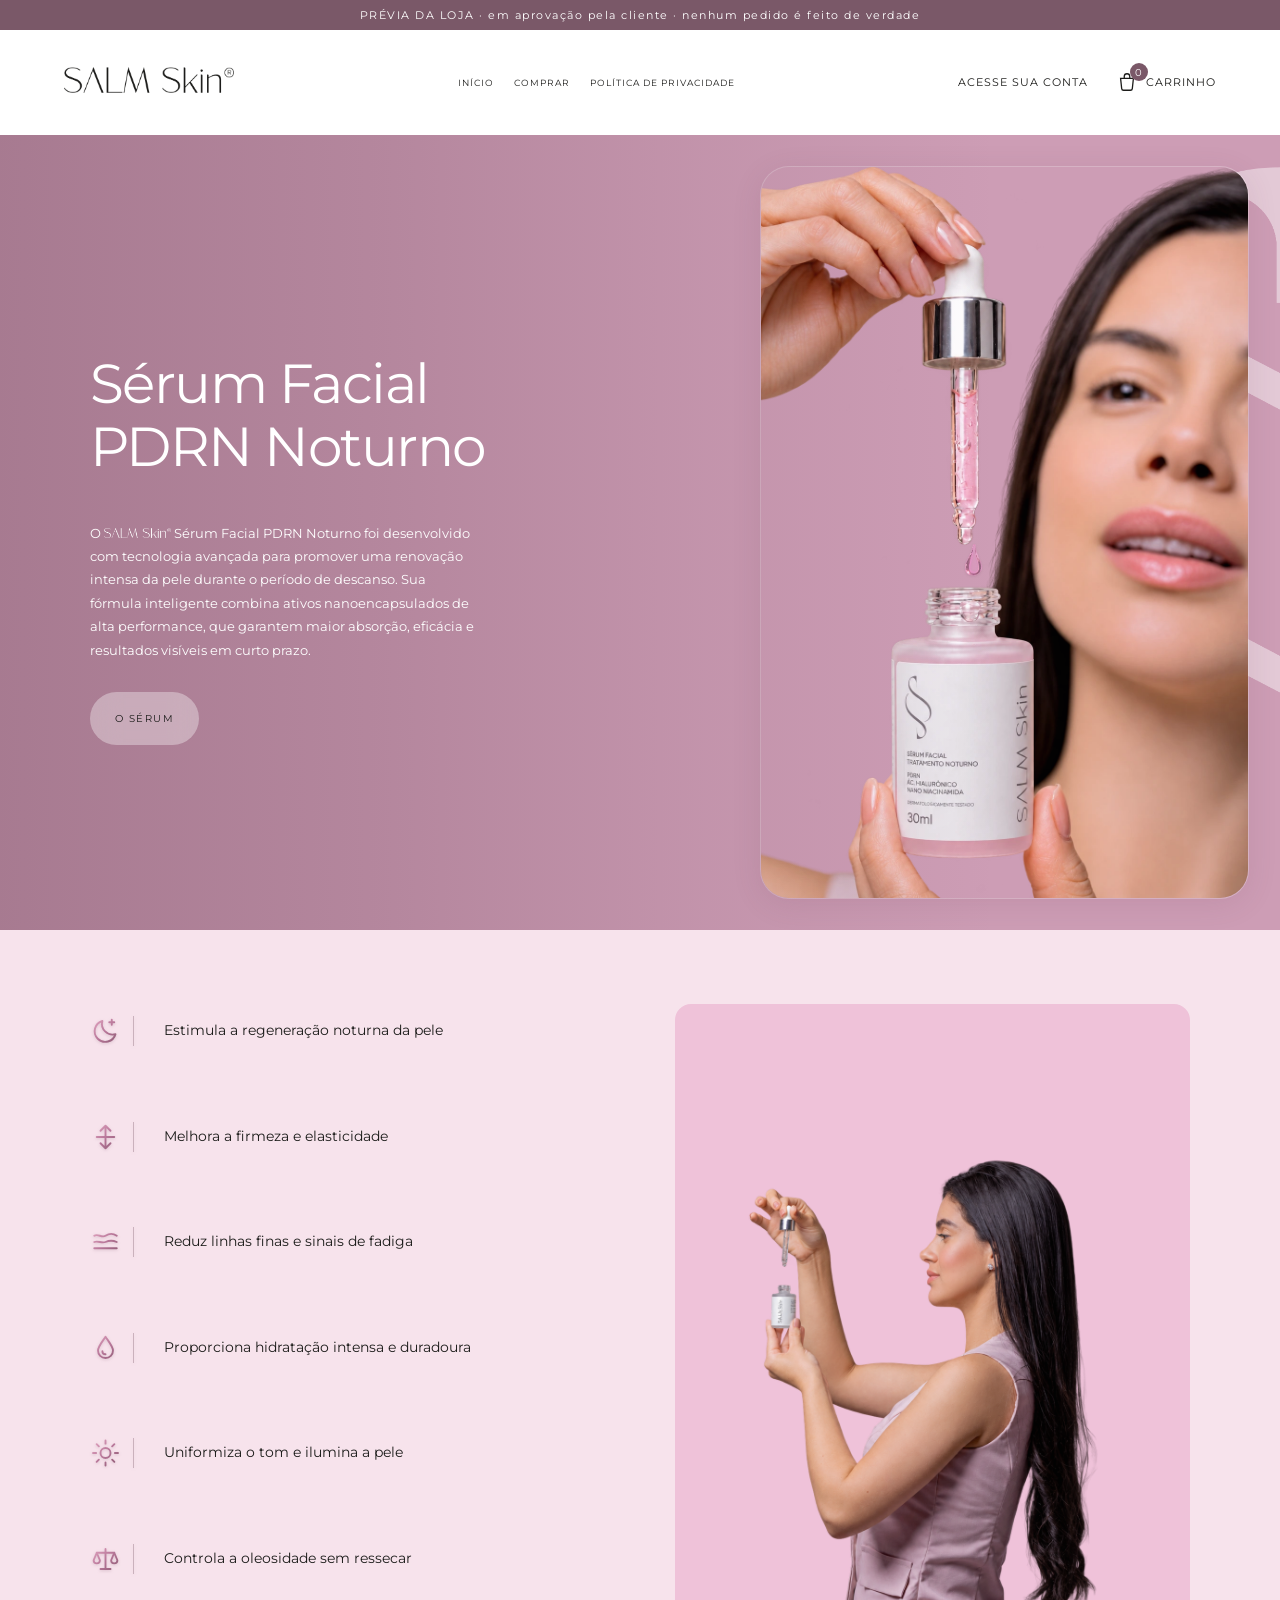
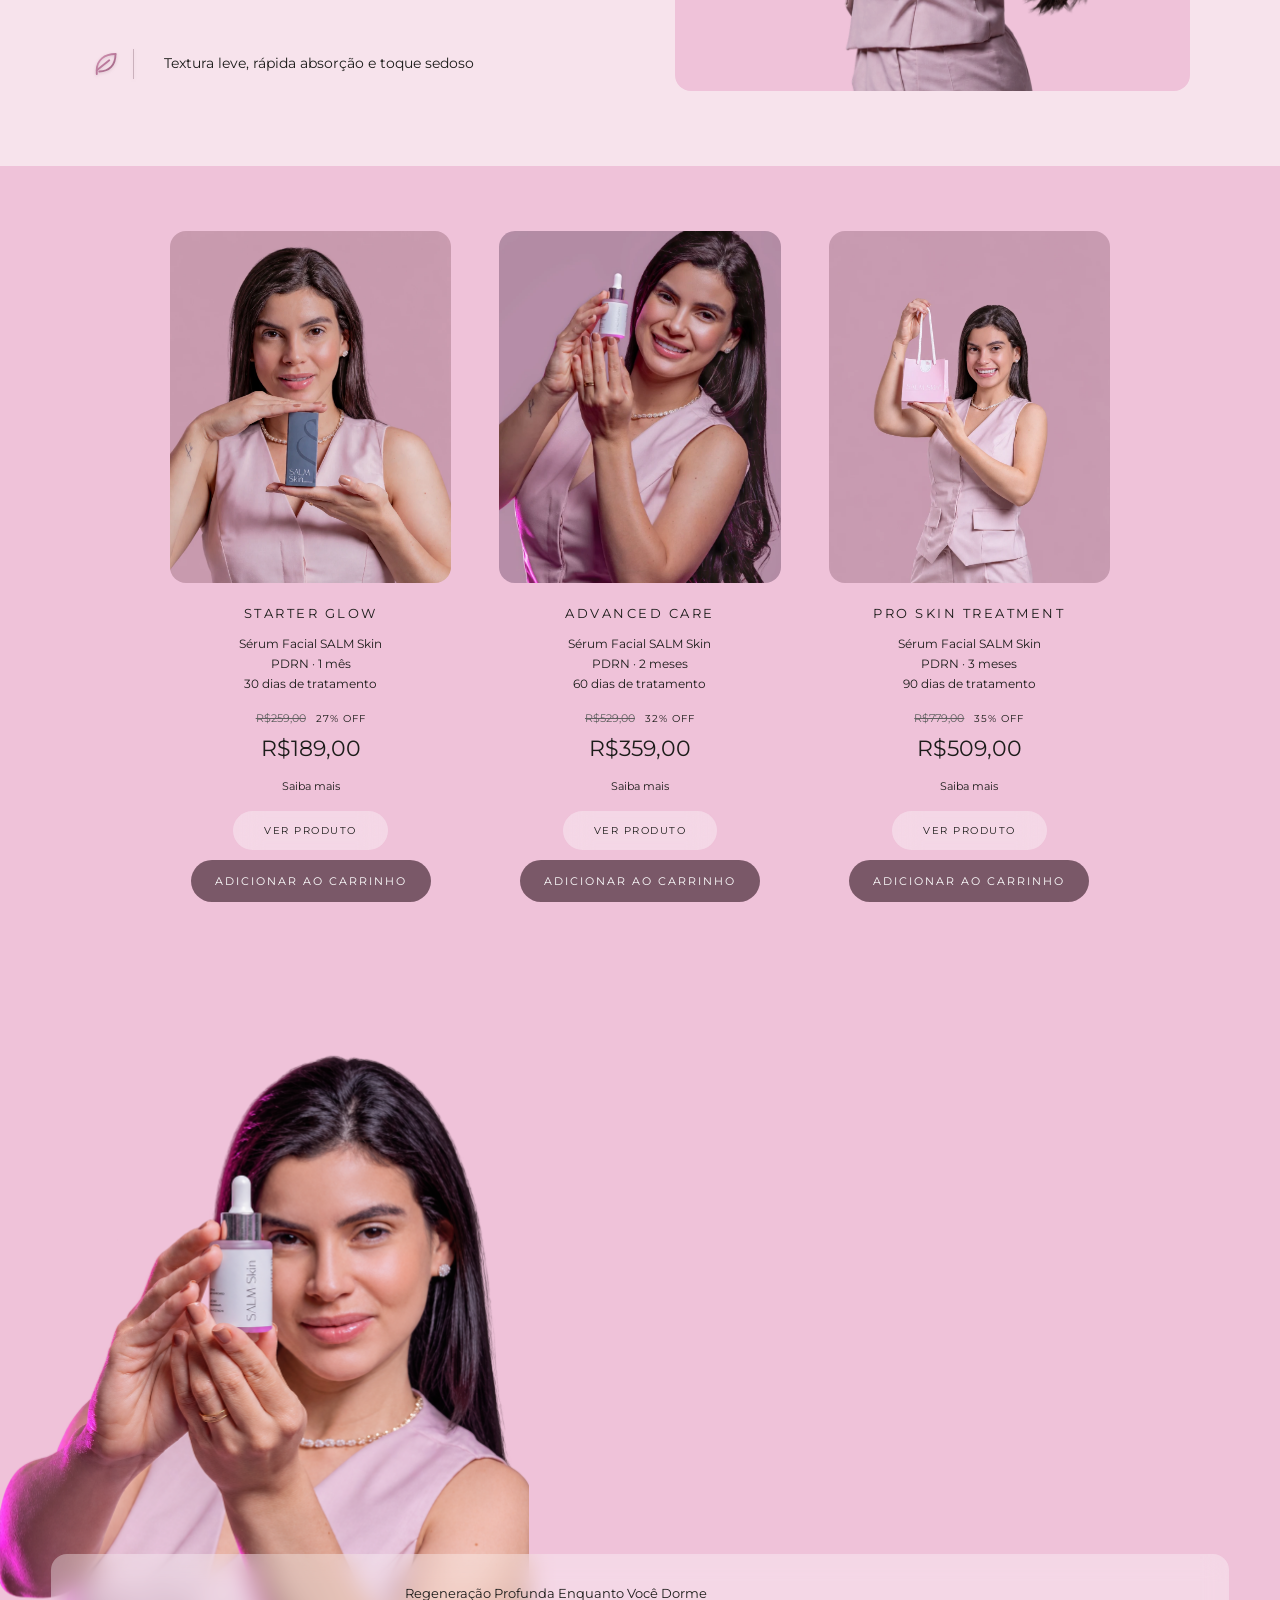
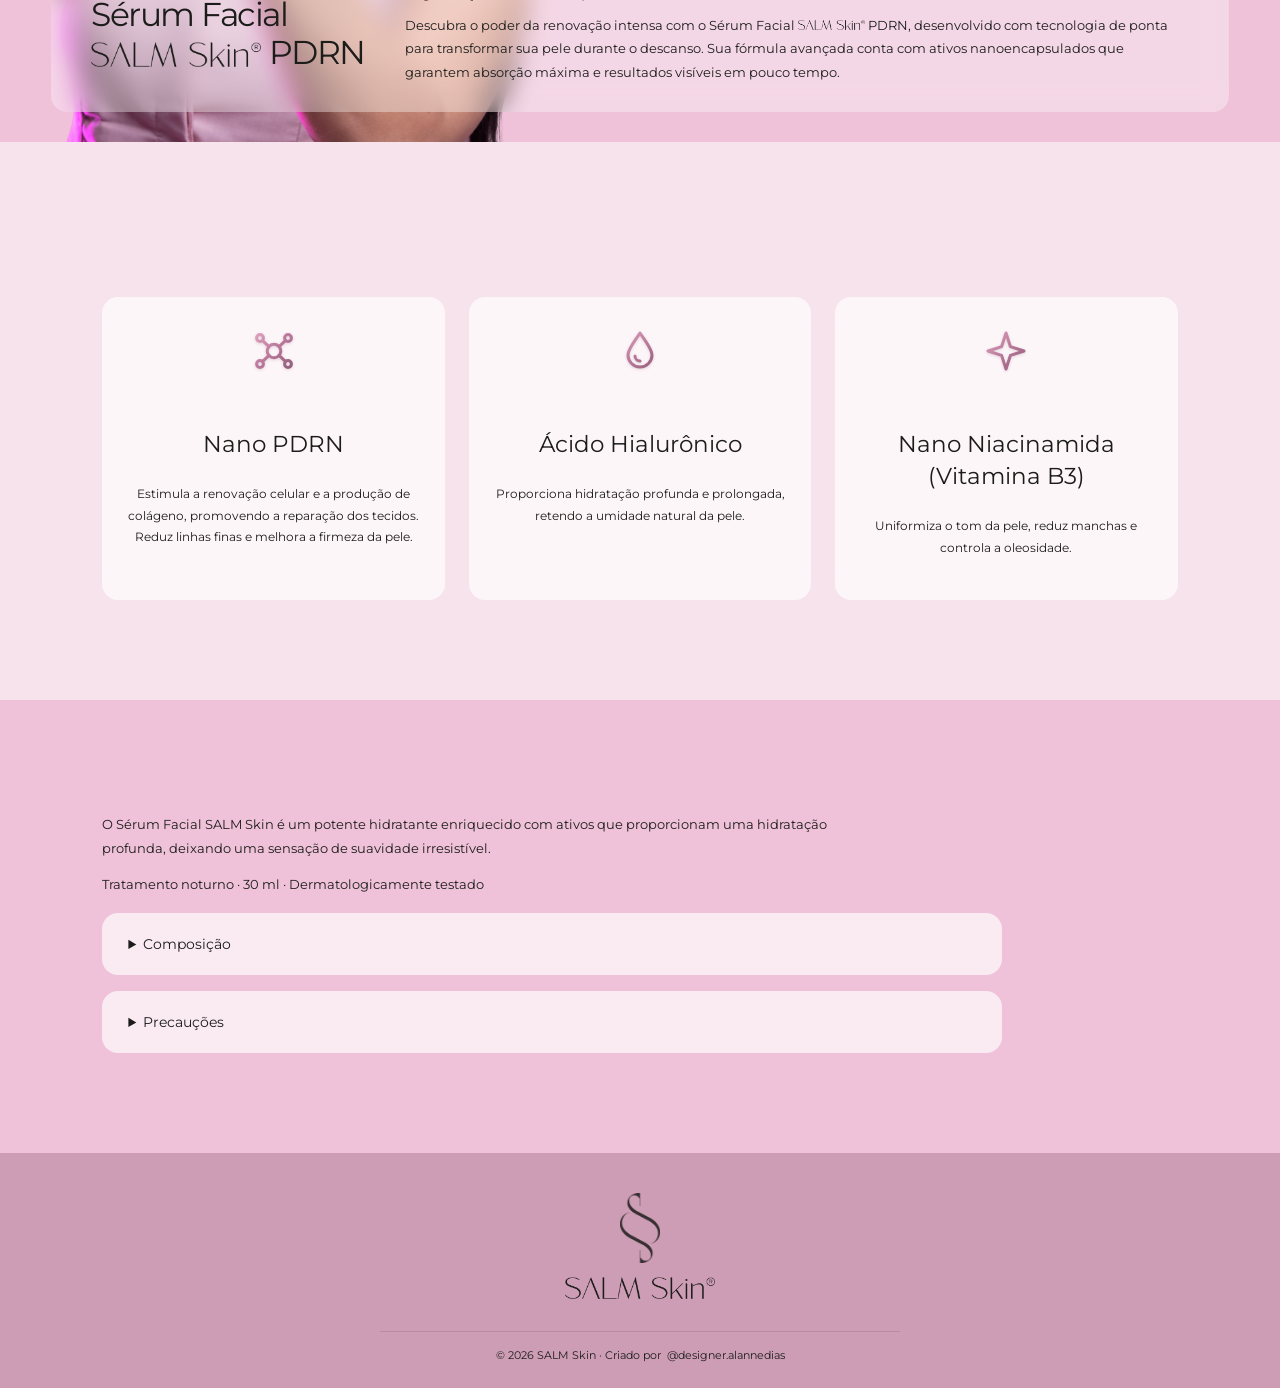
==== commit efac44de: "Prévia da loja: nova foto no Advanced Care, mais próxima do rosto Co-Authored-By: Claude Opus 5.5 <n" ====
--- a/loja-previa/index.html
+++ b/loja-previa/index.html
@@ -1,3 +1,3 @@
-<!doctype html><html lang="pt-BR"><head><meta charset="UTF-8"><meta name="viewport" content="width=device-width,initial-scale=1"><title>SALM Skin</title><link rel="stylesheet" href="style.css"><link rel="stylesheet" href="loja/store.css?v=pingo-largo-mao-15"></head><body><div class="preview-flag">PRÉVIA DA LOJA · em aprovação pela cliente · nenhum pedido é feito de verdade</div><header><a href="index.html" aria-label="SALM Skin início"><img src="../assets/wordmark.png" alt="SALM Skin"></a><nav><a href="#inicio">INÍCIO</a><a href="#serum">COMPRAR</a><a href="https://salmskin.lojavirtualnuvem.com.br/politica-de-privacidade">POLÍTICA DE PRIVACIDADE</a></nav><div class="header-right"><a class="shop" href="https://salmskin.lojavirtualnuvem.com.br/account/login">ACESSE SUA CONTA</a><a class="cart-link" href="carrinho.html" aria-label="Carrinho"><svg viewBox="0 0 24 24" aria-hidden="true"><path d="M5 8h14l-1.2 11.2a2 2 0 0 1-2 1.8H8.2a2 2 0 0 1-2-1.8Z"/><path d="M9 8V6a3 3 0 0 1 6 0v2"/></svg><b data-cart-count hidden>0</b>CARRINHO</a></div></header><main><section class="hero" id="inicio"><img class="hero-half-symbol" src="../assets/symbol.png" alt="" aria-hidden="true"><div class="intro"><h1>Sérum Facial<br><em>PDRN Noturno</em></h1><p class="lead">O <img class="brand-inline" src="../assets/wordmark.png" alt="SALM Skin"> Sérum Facial PDRN Noturno foi desenvolvido com tecnologia avançada para promover uma renovação intensa da pele durante o período de descanso. Sua fórmula inteligente combina ativos nanoencapsulados de alta performance, que garantem maior absorção, eficácia e resultados visíveis em curto prazo.</p><a class="button" href="#serum">O SÉRUM</a></div><div class="liquid-photo hero-photo"><div class="portrait-stage"><img src="../assets/hero-serum-transparente-v4.webp" alt="Modelo com conta-gotas e frasco SALM Skin"><i class="serum-drop"></i><i class="serum-drop second"></i></div></div></section><section class="section benefits benefits-orbit"><div class="benefits-composition"><div class="benefits-side"><article class="benefit-point"><svg class="line-icon icon-std" viewBox="0 0 24 24" aria-hidden="true"><path d="M20 14.5A8.5 8.5 0 0 1 9.5 4 8.5 8.5 0 1 0 20 14.5Z"/><path d="M17 3v4M15 5h4"/></svg>Estimula a regeneração noturna da pele</article><article class="benefit-point"><svg class="line-icon icon-std" viewBox="0 0 24 24" aria-hidden="true"><path d="M12 3v18M8 7l4-4 4 4M8 17l4 4 4-4"/><path d="M5 12h14"/></svg>Melhora a firmeza e elasticidade</article><article class="benefit-point"><svg class="line-icon icon-std" viewBox="0 0 24 24" aria-hidden="true"><path d="M3 7c3-2 6 2 9 0s6-2 9 0"/><path d="M3 12c3-1.3 6 1.3 9 0s6-1.3 9 0"/><path d="M3 17h18"/></svg>Reduz linhas finas e sinais de fadiga</article><article class="benefit-point"><svg class="line-icon icon-std" viewBox="0 0 24 24" aria-hidden="true"><path d="M12 3c-3 4.5-6 8-6 11a6 6 0 0 0 12 0c0-3-3-6.5-6-11Z"/><path d="M9.5 14.5a2.5 2.5 0 0 0 2.5 2.5"/></svg>Proporciona hidratação intensa e duradoura</article><article class="benefit-point"><svg class="line-icon icon-std" viewBox="0 0 24 24" aria-hidden="true"><circle cx="12" cy="12" r="4"/><path d="M12 2v2.5M12 19.5V22M2 12h2.5M19.5 12H22M4.9 4.9l1.8 1.8M17.3 17.3l1.8 1.8M4.9 19.1l1.8-1.8M17.3 6.7l1.8-1.8"/></svg>Uniformiza o tom e ilumina a pele</article><article class="benefit-point"><svg class="line-icon icon-std" viewBox="0 0 24 24" aria-hidden="true"><path d="M12 4v16M8 20h8M5 7h14"/><path d="M5 7l-2.5 6a2.5 2.5 0 0 0 5 0Z"/><path d="M19 7l-2.5 6a2.5 2.5 0 0 0 5 0Z"/></svg>Controla a oleosidade sem ressecar</article><article class="benefit-point"><svg class="line-icon icon-std" viewBox="0 0 24 24" aria-hidden="true"><path d="M20 4C11 4 5 9 5 17v3"/><path d="M20 4c0 9-5 14-13 14"/><path d="M5 17 15 9"/></svg>Textura leve, rápida absorção e toque sedoso</article></div><div class="benefits-serum"><img class="benefits-photo" src="../assets/ritual-transparent.png" alt="Gota do Sérum Facial SALM Skin PDRN caindo no frasco"></div></div></section><section class="section catalog" id="serum"><div class="catalog-grid"><article><img class="catalog-image img-caixa" src="../assets/produto-caixa-rosa-v2.webp" alt="Starter Glow: modelo segurando a caixa do Sérum SALM Skin"><h3>Starter Glow</h3><p class="cat-desc">Sérum Facial SALM Skin<br>PDRN · 1 mês<br>30 dias de tratamento</p><p class="cat-old"><del>R$259,00</del> <span>27% OFF</span></p><p class="cat-price"><strong>R$189,00</strong></p><details class="plan-details"><summary>Saiba mais</summary><p>Ideal para quem deseja iniciar sua jornada de cuidados com a SALM Skin. Este frasco é o ponto de partida para adaptar sua pele à tecnologia nanoencapsulada e sentir os primeiros sinais de renovação e viço.</p></details><a class="button" href="produto.html?p=starter-glow">VER PRODUTO</a><button class="btn-dark add-btn" data-add="starter-glow">ADICIONAR AO CARRINHO</button></article><article><img class="catalog-image" src="../assets/serum-modelo-rosa-v2.webp" alt="Advanced Care"><h3>Advanced Care</h3><p class="cat-desc">Sérum Facial SALM Skin<br>PDRN · 2 meses<br>60 dias de tratamento</p><p class="cat-old"><del>R$529,00</del> <span>32% OFF</span></p><p class="cat-price"><strong>R$359,00</strong></p><details class="plan-details"><summary>Saiba mais</summary><p>Quando o cuidado vira rotina. Este kit com 2 séruns é focado em quem já busca resultados mais consistentes na uniformização do tom e na firmeza da pele. A constância potencializa a ação regeneradora do Nano PDRN.</p></details><a class="button" href="produto.html?p=advanced-care">VER PRODUTO</a><button class="btn-dark add-btn" data-add="advanced-care">ADICIONAR AO CARRINHO</button></article><article><img class="catalog-image img-sacola" src="../assets/produto-sacola-rosa-v2.webp" alt="Pro Skin Treatment: modelo com a sacola SALM Skin"><h3>Pro Skin Treatment</h3><p class="cat-desc">Sérum Facial SALM Skin<br>PDRN · 3 meses<br>90 dias de tratamento</p><p class="cat-old"><del>R$779,00</del> <span>35% OFF</span></p><p class="cat-price"><strong>R$509,00</strong></p><details class="plan-details"><summary>Saiba mais</summary><p>BÔNUS EXCLUSIVO: Frete Grátis + Mini Guia Digital &quot;Rotina de Pele SALM Skin&quot;.<br><br>O protocolo recomendado para a transformação real da sua pele. Três meses é o ciclo ideal para que os ativos nanoencapsulados atuem profundamente em todas as camadas, entregando o máximo de regeneração, clareamento e rejuvenescimento.</p></details><a class="button" href="produto.html?p=pro-skin">VER PRODUTO</a><button class="btn-dark add-btn" data-add="pro-skin">ADICIONAR AO CARRINHO</button></article></div></section><section class="liquid-section serum-story"><div class="faithful-product"><img src="../assets/serum-recorte.png" alt="Embalagem original do Sérum Facial SALM Skin PDRN"></div><div class="liquid-copy"><h2>Sérum Facial<br><em><img class="brand-inline" src="../assets/wordmark.png" alt="SALM Skin"> PDRN</em></h2><p>Regeneração Profunda Enquanto Você Dorme</p><p>Descubra o poder da renovação intensa com o Sérum Facial <img class="brand-inline" src="../assets/wordmark.png" alt="SALM Skin"> PDRN, desenvolvido com tecnologia de ponta para transformar sua pele durante o descanso. Sua fórmula avançada conta com ativos nanoencapsulados que garantem absorção máxima e resultados visíveis em pouco tempo.</p></div></section><section class="formula section"><svg width="0" height="0" style="position:absolute" aria-hidden="true"><defs><linearGradient id="pinkGlass" x1="0" y1="0" x2="1" y2="1"><stop offset="0" stop-color="#fbe6f0" stop-opacity=".9"/><stop offset=".55" stop-color="#e7a9c6" stop-opacity=".6"/><stop offset="1" stop-color="#c98aa9" stop-opacity=".75"/></linearGradient><linearGradient id="pinkLine" gradientUnits="userSpaceOnUse" x1="2" y1="2" x2="22" y2="22"><stop offset="0" stop-color="#e3a6c2"/><stop offset=".5" stop-color="#b9789a"/><stop offset="1" stop-color="#8c5a73"/></linearGradient></defs></svg><div class="ingredients"><article><span class="glass-tile"><svg class="active-icon icon-std" viewBox="0 0 24 24" aria-hidden="true"><circle cx="12" cy="12" r="3.4"/><circle cx="5" cy="5.5" r="1.7"/><circle cx="19" cy="5.5" r="1.7"/><circle cx="5" cy="18.5" r="1.7"/><circle cx="19" cy="18.5" r="1.7"/><path d="M6.3 6.8l3.2 3M17.7 6.8l-3.2 3M6.3 17.2l3.2-3M17.7 17.2l-3.2-3"/></svg></span><h3>Nano PDRN</h3><p>Estimula a renovação celular e a produção de colágeno, promovendo a reparação dos tecidos. Reduz linhas finas e melhora a firmeza da pele.</p></article><article><span class="glass-tile"><svg class="active-icon icon-std" viewBox="0 0 24 24" aria-hidden="true"><path d="M12 3c-3 4.5-6 8-6 11a6 6 0 0 0 12 0c0-3-3-6.5-6-11Z"/><path d="M9.5 14.5a2.5 2.5 0 0 0 2.5 2.5"/></svg></span><h3>Ácido Hialurônico</h3><p>Proporciona hidratação profunda e prolongada, retendo a umidade natural da pele.</p></article><article><span class="glass-tile"><svg class="active-icon icon-std" viewBox="0 0 24 24" aria-hidden="true"><path d="M12 3l2.2 6.8L21 12l-6.8 2.2L12 21l-2.2-6.8L3 12l6.8-2.2Z"/></svg></span><h3>Nano Niacinamida (Vitamina B3)</h3><p>Uniformiza o tom da pele, reduz manchas e controla a oleosidade.</p></article></div></section><section class="section label-info"><p>O Sérum Facial SALM Skin é um potente hidratante enriquecido com ativos que proporcionam uma hidratação profunda, deixando uma sensação de suavidade irresistível.</p><p>Tratamento noturno · 30 ml · Dermatologicamente testado</p><details><summary>Composição</summary><p>Aqua, Xanthan Gum, Panthenol, Niacinamide, Propylene Glycol, Diazolidinyl Urea, Parfum, Lecithin, Sodium Hyaluronate, Sodium DNA, Caprylic/Capric Triglyceride, Phenoxyethanol, Polysorbate 80, Sorbitan Stearate, Caprylyl Glycol, PCA Ethyl Cocoyl Arginate, Benzyl Salicylate, Limonene, Iodopropynyl Butylcarbamate, Cyanocobalamin, Lactic Acid.</p></details><details><summary>Precauções</summary><p>Mantenha fora do alcance das crianças, em local fresco e protegido dos raios solares. Caso o produto entre em contato com os olhos, lave imediatamente com água em abundância. No caso de irritação, suspenda o uso e, se necessário, procure orientação médica. Uso externo.</p></details></section></main><footer><img class="footer-symbol" src="../assets/symbol.png" alt="Símbolo SALM Skin"><img src="../assets/wordmark.png" alt="SALM Skin"><div class="creator-credit">© 2026 SALM Skin · Criado por <a href="https://www.instagram.com/designer.alannedias/" target="_blank" rel="noopener noreferrer">@designer.alannedias</a></div></footer><script src="app.js?v=frasco-mais-alto-11"></script><script src="loja/store.js"></script></body></html>
+<!doctype html><html lang="pt-BR"><head><meta charset="UTF-8"><meta name="viewport" content="width=device-width,initial-scale=1"><title>SALM Skin</title><link rel="stylesheet" href="style.css"><link rel="stylesheet" href="loja/store.css?v=pingo-largo-mao-15"></head><body><div class="preview-flag">PRÉVIA DA LOJA · em aprovação pela cliente · nenhum pedido é feito de verdade</div><header><a href="index.html" aria-label="SALM Skin início"><img src="../assets/wordmark.png" alt="SALM Skin"></a><nav><a href="#inicio">INÍCIO</a><a href="#serum">COMPRAR</a><a href="https://salmskin.lojavirtualnuvem.com.br/politica-de-privacidade">POLÍTICA DE PRIVACIDADE</a></nav><div class="header-right"><a class="shop" href="https://salmskin.lojavirtualnuvem.com.br/account/login">ACESSE SUA CONTA</a><a class="cart-link" href="carrinho.html" aria-label="Carrinho"><svg viewBox="0 0 24 24" aria-hidden="true"><path d="M5 8h14l-1.2 11.2a2 2 0 0 1-2 1.8H8.2a2 2 0 0 1-2-1.8Z"/><path d="M9 8V6a3 3 0 0 1 6 0v2"/></svg><b data-cart-count hidden>0</b>CARRINHO</a></div></header><main><section class="hero" id="inicio"><img class="hero-half-symbol" src="../assets/symbol.png" alt="" aria-hidden="true"><div class="intro"><h1>Sérum Facial<br><em>PDRN Noturno</em></h1><p class="lead">O <img class="brand-inline" src="../assets/wordmark.png" alt="SALM Skin"> Sérum Facial PDRN Noturno foi desenvolvido com tecnologia avançada para promover uma renovação intensa da pele durante o período de descanso. Sua fórmula inteligente combina ativos nanoencapsulados de alta performance, que garantem maior absorção, eficácia e resultados visíveis em curto prazo.</p><a class="button" href="#serum">O SÉRUM</a></div><div class="liquid-photo hero-photo"><div class="portrait-stage"><img src="../assets/hero-serum-transparente-v4.webp" alt="Modelo com conta-gotas e frasco SALM Skin"><i class="serum-drop"></i><i class="serum-drop second"></i></div></div></section><section class="section benefits benefits-orbit"><div class="benefits-composition"><div class="benefits-side"><article class="benefit-point"><svg class="line-icon icon-std" viewBox="0 0 24 24" aria-hidden="true"><path d="M20 14.5A8.5 8.5 0 0 1 9.5 4 8.5 8.5 0 1 0 20 14.5Z"/><path d="M17 3v4M15 5h4"/></svg>Estimula a regeneração noturna da pele</article><article class="benefit-point"><svg class="line-icon icon-std" viewBox="0 0 24 24" aria-hidden="true"><path d="M12 3v18M8 7l4-4 4 4M8 17l4 4 4-4"/><path d="M5 12h14"/></svg>Melhora a firmeza e elasticidade</article><article class="benefit-point"><svg class="line-icon icon-std" viewBox="0 0 24 24" aria-hidden="true"><path d="M3 7c3-2 6 2 9 0s6-2 9 0"/><path d="M3 12c3-1.3 6 1.3 9 0s6-1.3 9 0"/><path d="M3 17h18"/></svg>Reduz linhas finas e sinais de fadiga</article><article class="benefit-point"><svg class="line-icon icon-std" viewBox="0 0 24 24" aria-hidden="true"><path d="M12 3c-3 4.5-6 8-6 11a6 6 0 0 0 12 0c0-3-3-6.5-6-11Z"/><path d="M9.5 14.5a2.5 2.5 0 0 0 2.5 2.5"/></svg>Proporciona hidratação intensa e duradoura</article><article class="benefit-point"><svg class="line-icon icon-std" viewBox="0 0 24 24" aria-hidden="true"><circle cx="12" cy="12" r="4"/><path d="M12 2v2.5M12 19.5V22M2 12h2.5M19.5 12H22M4.9 4.9l1.8 1.8M17.3 17.3l1.8 1.8M4.9 19.1l1.8-1.8M17.3 6.7l1.8-1.8"/></svg>Uniformiza o tom e ilumina a pele</article><article class="benefit-point"><svg class="line-icon icon-std" viewBox="0 0 24 24" aria-hidden="true"><path d="M12 4v16M8 20h8M5 7h14"/><path d="M5 7l-2.5 6a2.5 2.5 0 0 0 5 0Z"/><path d="M19 7l-2.5 6a2.5 2.5 0 0 0 5 0Z"/></svg>Controla a oleosidade sem ressecar</article><article class="benefit-point"><svg class="line-icon icon-std" viewBox="0 0 24 24" aria-hidden="true"><path d="M20 4C11 4 5 9 5 17v3"/><path d="M20 4c0 9-5 14-13 14"/><path d="M5 17 15 9"/></svg>Textura leve, rápida absorção e toque sedoso</article></div><div class="benefits-serum"><img class="benefits-photo" src="../assets/ritual-transparent.png" alt="Gota do Sérum Facial SALM Skin PDRN caindo no frasco"></div></div></section><section class="section catalog" id="serum"><div class="catalog-grid"><article><img class="catalog-image img-caixa" src="../assets/produto-caixa-rosa-v2.webp" alt="Starter Glow: modelo segurando a caixa do Sérum SALM Skin"><h3>Starter Glow</h3><p class="cat-desc">Sérum Facial SALM Skin<br>PDRN · 1 mês<br>30 dias de tratamento</p><p class="cat-old"><del>R$259,00</del> <span>27% OFF</span></p><p class="cat-price"><strong>R$189,00</strong></p><details class="plan-details"><summary>Saiba mais</summary><p>Ideal para quem deseja iniciar sua jornada de cuidados com a SALM Skin. Este frasco é o ponto de partida para adaptar sua pele à tecnologia nanoencapsulada e sentir os primeiros sinais de renovação e viço.</p></details><a class="button" href="produto.html?p=starter-glow">VER PRODUTO</a><button class="btn-dark add-btn" data-add="starter-glow">ADICIONAR AO CARRINHO</button></article><article><img class="catalog-image" src="../assets/produto-sorriso-rosa.webp" alt="Advanced Care"><h3>Advanced Care</h3><p class="cat-desc">Sérum Facial SALM Skin<br>PDRN · 2 meses<br>60 dias de tratamento</p><p class="cat-old"><del>R$529,00</del> <span>32% OFF</span></p><p class="cat-price"><strong>R$359,00</strong></p><details class="plan-details"><summary>Saiba mais</summary><p>Quando o cuidado vira rotina. Este kit com 2 séruns é focado em quem já busca resultados mais consistentes na uniformização do tom e na firmeza da pele. A constância potencializa a ação regeneradora do Nano PDRN.</p></details><a class="button" href="produto.html?p=advanced-care">VER PRODUTO</a><button class="btn-dark add-btn" data-add="advanced-care">ADICIONAR AO CARRINHO</button></article><article><img class="catalog-image img-sacola" src="../assets/produto-sacola-rosa-v2.webp" alt="Pro Skin Treatment: modelo com a sacola SALM Skin"><h3>Pro Skin Treatment</h3><p class="cat-desc">Sérum Facial SALM Skin<br>PDRN · 3 meses<br>90 dias de tratamento</p><p class="cat-old"><del>R$779,00</del> <span>35% OFF</span></p><p class="cat-price"><strong>R$509,00</strong></p><details class="plan-details"><summary>Saiba mais</summary><p>BÔNUS EXCLUSIVO: Frete Grátis + Mini Guia Digital &quot;Rotina de Pele SALM Skin&quot;.<br><br>O protocolo recomendado para a transformação real da sua pele. Três meses é o ciclo ideal para que os ativos nanoencapsulados atuem profundamente em todas as camadas, entregando o máximo de regeneração, clareamento e rejuvenescimento.</p></details><a class="button" href="produto.html?p=pro-skin">VER PRODUTO</a><button class="btn-dark add-btn" data-add="pro-skin">ADICIONAR AO CARRINHO</button></article></div></section><section class="liquid-section serum-story"><div class="faithful-product"><img src="../assets/serum-recorte.png" alt="Embalagem original do Sérum Facial SALM Skin PDRN"></div><div class="liquid-copy"><h2>Sérum Facial<br><em><img class="brand-inline" src="../assets/wordmark.png" alt="SALM Skin"> PDRN</em></h2><p>Regeneração Profunda Enquanto Você Dorme</p><p>Descubra o poder da renovação intensa com o Sérum Facial <img class="brand-inline" src="../assets/wordmark.png" alt="SALM Skin"> PDRN, desenvolvido com tecnologia de ponta para transformar sua pele durante o descanso. Sua fórmula avançada conta com ativos nanoencapsulados que garantem absorção máxima e resultados visíveis em pouco tempo.</p></div></section><section class="formula section"><svg width="0" height="0" style="position:absolute" aria-hidden="true"><defs><linearGradient id="pinkGlass" x1="0" y1="0" x2="1" y2="1"><stop offset="0" stop-color="#fbe6f0" stop-opacity=".9"/><stop offset=".55" stop-color="#e7a9c6" stop-opacity=".6"/><stop offset="1" stop-color="#c98aa9" stop-opacity=".75"/></linearGradient><linearGradient id="pinkLine" gradientUnits="userSpaceOnUse" x1="2" y1="2" x2="22" y2="22"><stop offset="0" stop-color="#e3a6c2"/><stop offset=".5" stop-color="#b9789a"/><stop offset="1" stop-color="#8c5a73"/></linearGradient></defs></svg><div class="ingredients"><article><span class="glass-tile"><svg class="active-icon icon-std" viewBox="0 0 24 24" aria-hidden="true"><circle cx="12" cy="12" r="3.4"/><circle cx="5" cy="5.5" r="1.7"/><circle cx="19" cy="5.5" r="1.7"/><circle cx="5" cy="18.5" r="1.7"/><circle cx="19" cy="18.5" r="1.7"/><path d="M6.3 6.8l3.2 3M17.7 6.8l-3.2 3M6.3 17.2l3.2-3M17.7 17.2l-3.2-3"/></svg></span><h3>Nano PDRN</h3><p>Estimula a renovação celular e a produção de colágeno, promovendo a reparação dos tecidos. Reduz linhas finas e melhora a firmeza da pele.</p></article><article><span class="glass-tile"><svg class="active-icon icon-std" viewBox="0 0 24 24" aria-hidden="true"><path d="M12 3c-3 4.5-6 8-6 11a6 6 0 0 0 12 0c0-3-3-6.5-6-11Z"/><path d="M9.5 14.5a2.5 2.5 0 0 0 2.5 2.5"/></svg></span><h3>Ácido Hialurônico</h3><p>Proporciona hidratação profunda e prolongada, retendo a umidade natural da pele.</p></article><article><span class="glass-tile"><svg class="active-icon icon-std" viewBox="0 0 24 24" aria-hidden="true"><path d="M12 3l2.2 6.8L21 12l-6.8 2.2L12 21l-2.2-6.8L3 12l6.8-2.2Z"/></svg></span><h3>Nano Niacinamida (Vitamina B3)</h3><p>Uniformiza o tom da pele, reduz manchas e controla a oleosidade.</p></article></div></section><section class="section label-info"><p>O Sérum Facial SALM Skin é um potente hidratante enriquecido com ativos que proporcionam uma hidratação profunda, deixando uma sensação de suavidade irresistível.</p><p>Tratamento noturno · 30 ml · Dermatologicamente testado</p><details><summary>Composição</summary><p>Aqua, Xanthan Gum, Panthenol, Niacinamide, Propylene Glycol, Diazolidinyl Urea, Parfum, Lecithin, Sodium Hyaluronate, Sodium DNA, Caprylic/Capric Triglyceride, Phenoxyethanol, Polysorbate 80, Sorbitan Stearate, Caprylyl Glycol, PCA Ethyl Cocoyl Arginate, Benzyl Salicylate, Limonene, Iodopropynyl Butylcarbamate, Cyanocobalamin, Lactic Acid.</p></details><details><summary>Precauções</summary><p>Mantenha fora do alcance das crianças, em local fresco e protegido dos raios solares. Caso o produto entre em contato com os olhos, lave imediatamente com água em abundância. No caso de irritação, suspenda o uso e, se necessário, procure orientação médica. Uso externo.</p></details></section></main><footer><img class="footer-symbol" src="../assets/symbol.png" alt="Símbolo SALM Skin"><img src="../assets/wordmark.png" alt="SALM Skin"><div class="creator-credit">© 2026 SALM Skin · Criado por <a href="https://www.instagram.com/designer.alannedias/" target="_blank" rel="noopener noreferrer">@designer.alannedias</a></div></footer><script src="app.js?v=frasco-mais-alto-11"></script><script src="loja/store.js"></script></body></html>
 
 
--- a/loja-previa/style.css
+++ b/loja-previa/style.css
@@ -54,4 +54,4 @@
 
 .catalog-title{text-align:center;font-size:29px;letter-spacing:2px;margin:0 0 40px}.catalog-grid{max-width:1140px;width:100%;gap:24px}.catalog-grid>article{text-align:center;padding:16px;align-items:center}.catalog-image{aspect-ratio:4/3;height:auto;border-radius:16px!important;object-fit:cover;margin-bottom:20px}.catalog-grid>article h3{font-size:14px;line-height:1.6;min-height:68px;margin:16px 0 10px}.catalog-grid>article>span{align-self:center;background:transparent;font-size:10px;padding:0}.catalog-grid>article>p{font-size:12px;margin:8px 0 15px}.catalog-grid>article>p:first-of-type{display:flex;flex-direction:column;gap:6px}.catalog-grid>article strong{font-size:23px;font-weight:500}.plan-details{font-size:11px;width:100%;margin:4px 0 22px}.plan-details summary{cursor:pointer;list-style:none;padding:8px}.plan-details p{font-size:11px;line-height:1.8}.catalog-grid>article>.button{width:100%;margin-top:auto;min-height:44px;padding:15px}.catalog article:nth-child(2) .catalog-image{object-position:75% 40%}.catalog article:nth-child(3) .catalog-image{object-position:45% 52%}@media(max-width:700px){.catalog-grid{max-width:420px;gap:25px}.catalog-grid>article h3{min-height:0}.catalog-image{aspect-ratio:4/3}}
 @media(min-width:701px){.hero-photo .portrait-stage{top:0;bottom:auto;height:100%;width:auto;left:auto;right:8%}.hero-photo .portrait-stage>img{height:100%;width:auto}}.button,button,.whatsapp{background:rgba(255,255,255,.35)!important}.button:hover,button:hover,.whatsapp:hover{background:rgba(255,255,255,.6)!important}.catalog-grid>article{background:transparent!important;backdrop-filter:none!important;-webkit-backdrop-filter:none!important;padding:0!important;border-radius:0!important;overflow:visible}.catalog-grid>article .catalog-image{aspect-ratio:4/3;border-radius:16px!important;margin-bottom:20px}.catalog-grid>article h3{font-size:13px;letter-spacing:2.5px;text-transform:uppercase;font-weight:500;min-height:0;margin:0 0 10px}.catalog-grid>article>p.cat-desc{display:block;font-size:12px;line-height:1.7;color:#606060;margin:0 0 14px}.catalog-grid>article>p.cat-price{display:flex;flex-direction:row;align-items:baseline;justify-content:center;gap:10px;margin:0 0 6px}.cat-price strong{font-size:18px!important;font-weight:500}.cat-price del{font-size:11px;color:#606060}.cat-price span{font-size:10px;letter-spacing:1px;color:#606060}.catalog-grid>article .plan-details{margin:0 0 16px}.catalog-grid>article>.button{width:auto!important;min-width:55%;min-height:0;padding:13px 30px!important;margin-top:auto}.hero-photo .portrait-stage>img.hero-symbol{position:absolute;inset:auto;left:20%;top:4%;width:76%;height:91%;object-fit:contain;opacity:.08;z-index:0;pointer-events:none}.hero-photo .portrait-stage>img:not(.hero-symbol){position:relative;z-index:1}.hero-photo .portrait-stage .serum-drop{z-index:2}.benefit-point svg.line-icon{width:34px;height:34px;padding:0;background:none;border-radius:0;fill:none;stroke:#1c1c1a;stroke-width:1.3;stroke-linecap:round;stroke-linejoin:round}.benefits-serum>img:first-child{mix-blend-mode:normal;filter:drop-shadow(0 18px 22px rgba(96,96,96,.18))}header{background:rgba(255,255,255,.5)!important;backdrop-filter:blur(14px);-webkit-backdrop-filter:blur(14px);border-bottom:1px solid rgba(255,255,255,.6)!important}.hero-photo .portrait-stage>img.hero-symbol{left:30%;top:16%;width:56%;height:66%;filter:brightness(0) invert(1);opacity:.45}.benefits-serum>img:first-child{width:100%;max-width:320px;height:auto;aspect-ratio:3/4;object-fit:cover;border-radius:16px;filter:none;mix-blend-mode:normal}@media(max-width:700px){.benefits-serum>img:first-child{width:100%;max-width:300px;height:auto}}.catalog-grid{max-width:940px!important;gap:48px!important}.catalog-grid>article .catalog-image{aspect-ratio:4/5}@media(max-width:700px){.catalog-grid{max-width:340px!important;gap:40px!important}}.serum-story>.liquid-copy{background:rgba(255,255,255,.35);margin:50px 5% 50px 40%;padding:34px 48px}@media(max-width:700px){.serum-story>.liquid-copy{margin:-100px 5% 35px;padding:25px}}.benefits-serum>img.benefits-model{width:100%;max-width:340px;height:auto;aspect-ratio:1060/1484;object-fit:contain;border-radius:0;filter:none;mix-blend-mode:normal}@media(max-width:700px){.benefits-serum>img.benefits-model{max-width:280px;height:auto}}.benefits-serum>img.benefits-model{-webkit-mask-image:linear-gradient(to bottom,#000 72%,transparent 98%),linear-gradient(to right,transparent 0,#000 14%);-webkit-mask-composite:source-in;mask-image:linear-gradient(to bottom,#000 72%,transparent 98%),linear-gradient(to right,transparent 0,#000 14%);mask-composite:intersect}@media(min-width:701px){.benefit-point{position:relative}.benefits-side:first-child .benefit-point::after,.benefits-side:last-child .benefit-point::before{content:"";position:absolute;top:50%;width:46px;height:1px;background:#1c1c1a;opacity:.55}.benefits-side:first-child .benefit-point::after{left:calc(100% + 8px)}.benefits-side:last-child .benefit-point::before{right:calc(100% + 8px)}.benefits-side .benefit-point>i.dot{display:none}}@media(min-width:701px){.benefits-side:first-child .benefit-point::after{background:linear-gradient(#1c1c1a,#1c1c1a) left/100% 1px no-repeat;height:7px;margin-top:-3px;background-color:transparent}.benefits-side:first-child .benefit-point::after,.benefits-side:last-child .benefit-point::before{-webkit-mask:none}}.benefits-serum>img.benefits-model{-webkit-mask-image:linear-gradient(to bottom,#000 72%,transparent 98%),linear-gradient(to right,transparent 0,#000 14%,#000 86%,transparent 100%);mask-image:linear-gradient(to bottom,#000 72%,transparent 98%),linear-gradient(to right,transparent 0,#000 14%,#000 86%,transparent 100%)}@media(min-width:701px){.benefits-side:first-child .benefit-point::after,.benefits-side:last-child .benefit-point::before{height:7px;margin-top:-3px;width:56px;opacity:.6;background-color:transparent}.benefits-side:first-child .benefit-point::after{background:radial-gradient(circle,#1c1c1a 2.5px,transparent 3px) right center/7px 7px no-repeat,linear-gradient(#1c1c1a,#1c1c1a) left center/calc(100% - 4px) 1px no-repeat}.benefits-side:last-child .benefit-point::before{background:radial-gradient(circle,#1c1c1a 2.5px,transparent 3px) left center/7px 7px no-repeat,linear-gradient(#1c1c1a,#1c1c1a) right center/calc(100% - 4px) 1px no-repeat}}.benefits-orbit>h2.ad-title{display:flex;flex-direction:column;align-items:center;line-height:1;margin:0 0 50px;color:#7a5868}.ad-title .t-small{font-size:clamp(20px,2.4vw,32px);letter-spacing:.45em;margin-right:-.45em;font-weight:400}.ad-title .t-big{font-size:clamp(52px,7vw,96px);font-weight:600;letter-spacing:.02em;margin-top:6px}.benefits-side .benefit-point{display:flex;align-items:center;width:max-content;max-width:290px;background:rgba(110,78,94,.82);color:#fff;border-radius:14px;padding:12px 20px 12px 14px;font-size:13px;line-height:1.4;box-shadow:0 10px 24px rgba(80,50,65,.18);-webkit-backdrop-filter:blur(6px);backdrop-filter:blur(6px);position:relative;z-index:2}.benefits-side .benefit-point svg.line-icon{width:44px;height:30px;flex:0 0 44px;stroke:#fff;padding:0 12px 0 0;margin-right:14px;border-right:1px solid rgba(255,255,255,.55);box-sizing:border-box}.benefits-side .benefit-point::before,.benefits-side .benefit-point::after{content:none!important}@media(min-width:701px){.benefits-composition{grid-template-columns:1fr minmax(0,340px) 1fr;gap:0}.benefits-side{gap:26px}.benefits-side:first-child{align-items:flex-end;margin-right:-60px;z-index:2}.benefits-side:last-child{align-items:flex-start;margin-left:-60px;z-index:2}.benefits-side:first-child .benefit-point:nth-child(even){transform:translateX(-36px)}.benefits-side:last-child .benefit-point:nth-child(even){transform:translateX(36px)}}@media(max-width:700px){.benefits-side .benefit-point{width:100%;max-width:none}.benefits-orbit>h2.ad-title{margin-bottom:30px}}.benefits-orbit .ad-title span{color:#7a5868!important}.benefits-orbit .ad-title .t-big{font-weight:600;letter-spacing:.01em}.benefits-orbit .ad-title .t-big{font-weight:700}@media(min-width:701px){.hero .intro{min-height:720px;display:flex;flex-direction:column;justify-content:flex-end;padding-top:60px;padding-bottom:0;box-sizing:border-box}.hero .intro .button{align-self:flex-start;margin-bottom:0}}@media(min-width:1450px){.hero .intro{min-height:820px}}.benefits-orbit{background:#f7e3ec!important}.catalog-grid>article>p.cat-desc{margin:0 0 8px}.catalog-grid>article>p.cat-old{display:flex;justify-content:center;align-items:baseline;gap:10px;margin:6px 0 2px;font-size:11px;color:#606060}.cat-old del{color:#606060}.cat-old span{letter-spacing:1px;font-size:10px}.catalog-grid>article>p.cat-price{display:block;margin:0 0 8px}.catalog-grid>article>p.cat-price strong{font-size:22px!important}.catalog-grid>article .plan-details{margin:0 0 14px}.catalog-grid>article .plan-details summary{padding:4px}.benefits-orbit .benefits-composition{display:grid;grid-template-columns:1fr 1fr;grid-template-areas:"title img" "a img" "b img";grid-template-rows:auto auto 1fr;column-gap:70px;row-gap:0;max-width:1120px;align-items:start}.benefits-orbit .benefits-composition>h2.ad-title{grid-area:title;align-items:flex-start;margin:0 0 26px;text-align:left}.ad-title .t-small{margin-right:0}.benefits-orbit .benefits-side{grid-area:a;margin:0!important;gap:0;align-items:stretch!important}.benefits-orbit .benefits-side:last-child{grid-area:b}.benefits-orbit .benefits-serum{grid-area:img;align-self:stretch}.benefits-serum>img.benefits-photo{width:100%;height:100%;min-height:560px;max-height:720px;object-fit:cover;object-position:50% 40%;border-radius:16px;display:block}.benefits-side .benefit-point{width:100%!important;max-width:none!important;background:none!important;color:#1c1c1a;border-radius:0;padding:15px 0;box-shadow:none;-webkit-backdrop-filter:none;backdrop-filter:none;transform:none!important;border-bottom:1px solid rgba(96,96,96,.22);font-size:14px}.benefits-side .benefit-point svg.line-icon{stroke:#7a5868;border-right-color:rgba(122,88,104,.35)}@media(max-width:700px){.benefits-orbit .benefits-composition{grid-template-columns:1fr;grid-template-areas:"title" "img" "a" "b";grid-template-rows:auto;row-gap:0}.benefits-orbit .benefits-composition>h2.ad-title{align-items:center;margin-bottom:24px}.benefits-serum>img.benefits-photo{min-height:0;height:auto;aspect-ratio:4/5;margin-bottom:20px}}.benefits-orbit .benefits-composition{grid-template-columns:minmax(0,1fr) minmax(0,1fr)}.benefits-orbit .benefits-composition>h2.ad-title{display:flex;flex-direction:column;line-height:1}.benefits-orbit .ad-title .t-big{font-size:clamp(44px,5.4vw,78px)}@media(max-width:700px){.benefits-orbit .benefits-composition{grid-template-columns:minmax(0,1fr)}.benefits-orbit .ad-title .t-big{font-size:clamp(40px,12vw,56px)}}.benefits-serum>img.benefits-photo{max-width:none;width:100%}@media(min-width:701px){.hero .intro{padding-bottom:110px}}@media(min-width:701px){.hero-photo .portrait-stage{top:auto!important;bottom:0!important;height:122%!important;right:0!important}}.benefits-side .benefit-point{border-bottom:0!important;padding:12px 0}@media(min-width:701px){.serum-story>.liquid-copy{align-self:end;margin:50px 5% 70px 30%}}@media(min-width:701px){.hero-photo{overflow:visible!important}}.hero-photo .portrait-stage .serum-drop{width:1.25%;height:1.5%;margin-left:-.27%;background:radial-gradient(ellipse at 32% 28%,#fff 0%,#ffffffcc 18%,transparent 45%),linear-gradient(160deg,#f6d3e4 0%,#d79bbb 70%,#b97898 100%)!important;box-shadow:inset -1px -1px 2px rgba(96,50,72,.45),0 1px 2px rgba(96,50,72,.35)!important;border:0}.formula{background:#f7e3ec!important}footer>.footer-symbol{top:50%;transform:translateY(-50%);width:70px;height:120px}footer{min-height:170px}@media(max-width:700px){footer>.footer-symbol{top:auto;bottom:22px;transform:none;width:34px;height:60px;right:7%}}.sr-only{position:absolute!important;width:1px;height:1px;overflow:hidden;clip:rect(0 0 0 0);white-space:nowrap}@media(max-width:700px){.hero-photo{margin-top:-130px}}.hero-photo .portrait-stage .serum-drop{left:19.3%;top:37.9%;width:1%;height:1.25%;margin-left:0;border:1px solid rgba(255,255,255,.45)!important;border-radius:50% 50% 50% 50%/62% 62% 38% 38%;background:radial-gradient(ellipse at 35% 30%,rgba(255,255,255,.5) 0,rgba(255,255,255,0) 45%),rgba(250,232,242,.22)!important;box-shadow:inset 0 -1px 2px rgba(110,70,90,.28),0 1px 1px rgba(110,70,90,.12)!important;animation:dropFall 2.6s cubic-bezier(.55,0,.85,.45) infinite;transform-origin:50% 0}.hero-photo .portrait-stage .serum-drop.second{animation-delay:1.3s}@keyframes dropFall{0%{opacity:0;transform:translateY(0) scale(.3,.35)}25%{opacity:.85;transform:translateY(0) scale(.75,.8)}45%{opacity:.85;transform:translateY(8%) scale(.85,1.05)}80%{opacity:.85;transform:translateY(190%) scale(.8,1.15)}92%{opacity:.4;transform:translateY(225%) scale(.8,1)}100%{opacity:0;transform:translateY(240%) scale(.8,.9)}}.hero-photo .portrait-stage .serum-drop{border-color:rgba(255,255,255,.28)!important;box-shadow:inset 0 -1px 2px rgba(110,70,90,.32),inset 1px 1px 1px rgba(255,255,255,.35)!important}.glass-tile{display:inline-flex;align-items:center;justify-content:center;width:78px;height:78px;border-radius:24px;margin-bottom:6px;background:linear-gradient(145deg,rgba(255,255,255,.7),rgba(239,194,217,.35));border:1px solid rgba(255,255,255,.75);box-shadow:inset 0 1px 0 rgba(255,255,255,.95),inset 0 -6px 14px rgba(205,157,181,.25),0 10px 24px rgba(205,157,181,.35);-webkit-backdrop-filter:blur(10px);backdrop-filter:blur(10px)}.glass-tile svg.active-icon{width:40px;height:40px;fill:url(#pinkGlass)!important;stroke:rgba(255,255,255,.85);stroke-width:.7;filter:drop-shadow(0 2px 3px rgba(150,90,120,.3));opacity:1}@media(min-width:701px){.serum-story>.liquid-copy{display:grid;grid-template-columns:auto 1fr;column-gap:40px;align-items:center;margin:50px 4% 30px 30%;padding:26px 36px}.serum-story>.liquid-copy>h2{grid-row:1/3;margin:0;font-size:clamp(26px,2.6vw,38px)}.serum-story>.liquid-copy>h2 .brand-inline{width:170px}.serum-story>.liquid-copy>p{margin:4px 0}}.glass-tile{background:none!important;border:0!important;box-shadow:none!important;-webkit-backdrop-filter:none!important;backdrop-filter:none!important;width:auto;height:auto}.glass-tile svg.active-icon{width:52px;height:52px}@media(min-width:701px){.serum-story>.liquid-copy{margin:50px 4% 30px 4%;grid-template-columns:auto 1fr;padding:24px 40px}}.benefits-orbit .benefits-composition{grid-template-areas:"a img" "b img";grid-template-rows:auto 1fr}.benefits-orbit .benefits-side:first-child{align-self:end}@media(max-width:700px){.benefits-orbit .benefits-composition{grid-template-areas:"img" "a" "b"}}@media(min-width:701px){.benefits-orbit .benefits-composition{grid-template-areas:". img" "a img" "b img" ". img";grid-template-rows:1fr auto auto 1fr}.benefits-orbit .benefits-side:first-child{align-self:auto}}.hero-half-symbol{position:absolute;right:0;top:50%;height:92%;width:auto;transform:translate(50%,-50%);filter:brightness(0) invert(1);opacity:.45;z-index:0;pointer-events:none}.hero .hero-photo{z-index:1}.hero .intro{z-index:2}@media(max-width:700px){.hero-half-symbol{top:auto;bottom:0;height:55%;transform:translateX(50%)}}@media(min-width:701px){.benefits-orbit .benefits-composition{grid-template-areas:"list img";grid-template-rows:auto;grid-template-columns:minmax(0,1fr) minmax(0,1fr);align-items:stretch}.benefits-orbit .benefits-composition{position:relative}.benefits-orbit .benefits-side:first-child{grid-area:list;align-self:stretch;display:flex;flex-direction:column;justify-content:space-between;padding:0}.benefits-orbit .benefits-side:last-child{display:none}}.benefits-orbit .benefits-side{display:flex!important}@media(min-width:701px){.benefits-orbit .benefits-composition{grid-template-areas:"list img"}.benefits-orbit .benefits-side{grid-area:list}}@media(max-width:700px){.benefits-orbit .benefits-composition{grid-template-areas:"img" "list"}.benefits-orbit .benefits-side{grid-area:list}}@media(max-width:700px){.hero .hero-photo{margin-top:-20px!important;height:auto!important;aspect-ratio:1060/1150;overflow:hidden}.hero .hero-photo .portrait-stage{position:absolute;top:auto!important;bottom:0!important;left:0!important;width:100%!important;height:auto!important;transform:none!important}.hero .hero-photo .portrait-stage>img:not(.hero-symbol){width:100%!important;height:auto!important}}@media(max-width:700px){.hero{position:relative!important;display:block!important;min-height:860px!important;overflow:hidden}.hero .intro{position:relative;z-index:3;width:100%;padding:36px 7% 0!important}.hero .intro h1{font-size:40px}.hero .intro .lead{font-size:13px;max-width:62%;text-shadow:0 0 12px rgba(239,194,217,.9)}.hero .hero-photo{position:absolute!important;inset:auto -38% 0 auto!important;width:118%!important;margin:0!important;aspect-ratio:1060/1484!important;height:auto!important;overflow:visible;z-index:1}.hero .hero-photo .portrait-stage{bottom:0!important}}@media(max-width:700px){.hero .intro h1{font-size:15px!important;letter-spacing:.5px;line-height:1.4}}@media(max-width:700px){.hero{min-height:980px!important}.hero .hero-photo{width:150%!important;right:-52%!important}.hero .intro .lead{max-width:56%}.hero-photo .portrait-stage .serum-drop{width:1.6%!important;height:2%!important;border-color:rgba(255,255,255,.6)!important;background:radial-gradient(ellipse at 35% 30%,rgba(255,255,255,.7) 0,rgba(255,255,255,0) 50%),rgba(240,200,222,.45)!important;box-shadow:inset 0 -1px 2px rgba(110,70,90,.45),0 1px 2px rgba(110,70,90,.25)!important}}@media(max-width:700px){.hero{min-height:1110px!important}}@media(max-width:700px){.hero{display:flex!important;flex-direction:column!important;min-height:0!important}.hero .hero-photo{order:0;position:relative!important;inset:auto!important;width:100%!important;right:auto!important;margin:0!important;aspect-ratio:1060/1180!important;height:auto!important;overflow:hidden!important}.hero .hero-photo .portrait-stage{position:absolute!important;left:0!important;bottom:0!important;top:auto!important;width:100%!important;transform:none!important}.hero .intro{order:1;padding:28px 7% 44px!important}.hero .intro .lead{max-width:none!important;text-shadow:none!important}.hero-half-symbol{height:45%!important;bottom:auto!important;top:6%!important;transform:translateX(50%)!important}}.hero .intro h1,.hero .intro h1 em{color:#fff!important}@media(max-width:700px){.hero{position:relative!important;display:block!important;min-height:0!important}.hero .hero-photo{aspect-ratio:1060/1420!important}.hero .intro{position:absolute!important;left:0;right:0;bottom:0;z-index:3;padding:90px 7% 26px!important;background:linear-gradient(to bottom,rgba(122,88,104,0) 0,rgba(122,88,104,.55) 30%,rgba(122,88,104,.8) 100%)}.hero .intro .lead,.hero .intro .lead *{color:#fff!important;font-size:12.5px;line-height:1.7}.hero .intro .lead .brand-inline{filter:brightness(0) invert(1)}.hero .intro .button{min-height:40px;padding:10px 24px!important;margin-top:4px}}@media(max-width:700px){.hero .hero-photo{aspect-ratio:1060/1560!important}.hero .hero-photo .portrait-stage{width:128%!important;left:-22%!important;bottom:-16%!important}.hero .intro{padding-top:70px!important}.hero .intro h1{margin-bottom:10px}}@media(max-width:700px){.hero .hero-photo .portrait-stage{width:120%!important;left:-6%!important;bottom:-14%!important}}@media(max-width:700px){.hero .hero-photo{aspect-ratio:1060/1290!important}.hero .intro{padding:40px 7% 22px!important;background:linear-gradient(to bottom,rgba(122,88,104,0) 0,rgba(122,88,104,.6) 22%,rgba(122,88,104,.82) 100%)!important}.hero .intro .lead,.hero .intro .lead *{font-size:12px!important;line-height:1.6!important}.hero .intro .lead{margin:8px 0 14px}.hero .intro h1{margin:0}.hero .intro .button{min-height:36px;padding:8px 22px!important}}footer .creator-credit{order:99;flex-basis:100%;width:100%;text-align:center;margin-top:18px;padding-top:16px;border-top:1px solid rgba(28,28,26,.12)}
-footer{flex-direction:column!important;align-items:center!important;justify-content:center!important;text-align:center;gap:14px!important;min-height:0!important;padding:40px 7% 26px!important}footer>.footer-symbol{position:static!important;transform:none!important;width:40px!important;height:70px!important;opacity:.85}footer>img:not(.footer-symbol){margin:0 auto}footer .creator-credit{max-width:520px}.catalog-grid>article .catalog-image.img-caixa{object-position:50% 42%!important}.catalog-grid>article .catalog-image.img-sacola{object-position:45% 38%!important}.hero-photo .portrait-stage .serum-drop{width:1.05%!important;height:1.5%!important;margin-left:.05%!important;border:0!important;border-radius:0!important;box-shadow:none!important;background:url("data:image/svg+xml,%3Csvg xmlns='http://www.w3.org/2000/svg' viewBox='0 0 20 28'%3E%3Cdefs%3E%3CradialGradient id='g' cx='.38' cy='.62' r='.6'%3E%3Cstop offset='0' stop-color='%23fff' stop-opacity='.05'/%3E%3Cstop offset='.7' stop-color='%23f6dbe8' stop-opacity='.18'/%3E%3Cstop offset='1' stop-color='%239a6a80' stop-opacity='.55'/%3E%3C/radialGradient%3E%3C/defs%3E%3Cpath d='M10 1C10 1 2 13 2 19a8 8 0 0 0 16 0C18 13 10 1 10 1Z' fill='url(%23g)' stroke='%23ffffff' stroke-opacity='.55' stroke-width='.8'/%3E%3Cellipse cx='7' cy='18' rx='1.6' ry='3' fill='%23fff' fill-opacity='.75'/%3E%3Cpath d='M5 23a6 5 0 0 0 9 1' fill='none' stroke='%23fff' stroke-opacity='.4' stroke-width='.8'/%3E%3C/svg%3E") center/contain no-repeat!important;filter:drop-shadow(0 .5px .5px rgba(90,50,70,.25));transform-origin:50% 0;animation:dropReal 2.8s infinite!important}.hero-photo .portrait-stage .serum-drop.second{animation-delay:1.4s!important}@keyframes dropReal{0%{opacity:0;transform:translateY(-15%) scale(.25,.2)}10%{opacity:1}38%{opacity:1;transform:translateY(0) scale(.85,.8);animation-timing-function:ease-in}46%{transform:translateY(10%) scale(.8,1.08);animation-timing-function:cubic-bezier(.5,0,1,.6)}78%{opacity:1;transform:translateY(205%) scale(.85,1.05)}84%{opacity:0;transform:translateY(225%) scale(1.1,.6)}100%{opacity:0;transform:translateY(225%) scale(1.1,.6)}}@media(max-width:700px){.hero-photo .portrait-stage .serum-drop{width:1.05%!important;height:1.5%!important}}@media(prefers-reduced-motion:reduce){.hero-photo .portrait-stage .serum-drop{animation:none!important;opacity:0}}@media(max-width:700px){.hero .hero-photo .portrait-stage{width:134%!important;left:-11%!important;bottom:-9%!important}}@media(max-width:700px){.hero .hero-photo{aspect-ratio:1060/1420!important}.hero .hero-photo .portrait-stage{bottom:-13%!important}}@media(max-width:700px){.hero .hero-photo{aspect-ratio:auto!important;height:calc(100svh - 120px)!important;min-height:600px}.hero .hero-photo .portrait-stage{width:152%!important;left:-24%!important;bottom:-13%!important}.hero .intro{padding-top:60px!important}}@media(max-width:700px){.hero .hero-photo .portrait-stage{left:-17%!important}}@media(max-width:700px){.hero .intro h1{font-size:20px!important}}main>section.stack-card{position:sticky;border-radius:28px 28px 0 0;box-shadow:0 -14px 30px rgba(96,50,72,.14);overflow:hidden}main>section.stack-card:first-child{border-radius:0;box-shadow:none}@media(prefers-reduced-motion:reduce){main>section.stack-card{position:relative!important;top:auto!important}}svg.icon-std{fill:none!important;stroke:url(#pinkLine)!important;stroke-width:1.5!important;stroke-linecap:round;stroke-linejoin:round;filter:drop-shadow(0 1px 1.5px rgba(140,90,115,.25))!important;opacity:1!important}.benefit-point svg.icon-std{width:30px!important;height:30px!important}.glass-tile svg.icon-std{width:48px!important;height:48px!important}@media(max-width:900px){main>section.stack-card{position:relative!important;top:auto!important;border-radius:0!important;box-shadow:none!important}}.glass-tile svg.active-icon.icon-std,.benefit-point svg.line-icon.icon-std{fill:none!important;stroke:url(#pinkLine)!important}+footer{flex-direction:column!important;align-items:center!important;justify-content:center!important;text-align:center;gap:14px!important;min-height:0!important;padding:40px 7% 26px!important}footer>.footer-symbol{position:static!important;transform:none!important;width:40px!important;height:70px!important;opacity:.85}footer>img:not(.footer-symbol){margin:0 auto}footer .creator-credit{max-width:520px}.catalog-grid>article .catalog-image.img-caixa{object-position:50% 42%!important}.catalog-grid>article .catalog-image.img-sacola{object-position:45% 38%!important}.hero-photo .portrait-stage .serum-drop{width:1.05%!important;height:1.5%!important;margin-left:.05%!important;border:0!important;border-radius:0!important;box-shadow:none!important;background:url("data:image/svg+xml,%3Csvg xmlns='http://www.w3.org/2000/svg' viewBox='0 0 20 28'%3E%3Cdefs%3E%3CradialGradient id='g' cx='.38' cy='.62' r='.6'%3E%3Cstop offset='0' stop-color='%23fff' stop-opacity='.05'/%3E%3Cstop offset='.7' stop-color='%23f6dbe8' stop-opacity='.18'/%3E%3Cstop offset='1' stop-color='%239a6a80' stop-opacity='.55'/%3E%3C/radialGradient%3E%3C/defs%3E%3Cpath d='M10 1C10 1 2 13 2 19a8 8 0 0 0 16 0C18 13 10 1 10 1Z' fill='url(%23g)' stroke='%23ffffff' stroke-opacity='.55' stroke-width='.8'/%3E%3Cellipse cx='7' cy='18' rx='1.6' ry='3' fill='%23fff' fill-opacity='.75'/%3E%3Cpath d='M5 23a6 5 0 0 0 9 1' fill='none' stroke='%23fff' stroke-opacity='.4' stroke-width='.8'/%3E%3C/svg%3E") center/contain no-repeat!important;filter:drop-shadow(0 .5px .5px rgba(90,50,70,.25));transform-origin:50% 0;animation:dropReal 2.8s infinite!important}.hero-photo .portrait-stage .serum-drop.second{animation-delay:1.4s!important}@keyframes dropReal{0%{opacity:0;transform:translateY(-15%) scale(.25,.2)}10%{opacity:1}38%{opacity:1;transform:translateY(0) scale(.85,.8);animation-timing-function:ease-in}46%{transform:translateY(10%) scale(.8,1.08);animation-timing-function:cubic-bezier(.5,0,1,.6)}78%{opacity:1;transform:translateY(205%) scale(.85,1.05)}84%{opacity:0;transform:translateY(225%) scale(1.1,.6)}100%{opacity:0;transform:translateY(225%) scale(1.1,.6)}}@media(max-width:700px){.hero-photo .portrait-stage .serum-drop{width:1.05%!important;height:1.5%!important}}@media(prefers-reduced-motion:reduce){.hero-photo .portrait-stage .serum-drop{animation:none!important;opacity:0}}@media(max-width:700px){.hero .hero-photo .portrait-stage{width:134%!important;left:-11%!important;bottom:-9%!important}}@media(max-width:700px){.hero .hero-photo{aspect-ratio:1060/1420!important}.hero .hero-photo .portrait-stage{bottom:-13%!important}}@media(max-width:700px){.hero .hero-photo{aspect-ratio:auto!important;height:calc(100svh - 120px)!important;min-height:600px}.hero .hero-photo .portrait-stage{width:152%!important;left:-24%!important;bottom:-13%!important}.hero .intro{padding-top:60px!important}}@media(max-width:700px){.hero .hero-photo .portrait-stage{left:-17%!important}}@media(max-width:700px){.hero .intro h1{font-size:20px!important}}svg.icon-std{fill:none!important;stroke:url(#pinkLine)!important;stroke-width:1.5!important;stroke-linecap:round;stroke-linejoin:round;filter:drop-shadow(0 1px 1.5px rgba(140,90,115,.25))!important;opacity:1!important}.benefit-point svg.icon-std{width:30px!important;height:30px!important}.glass-tile svg.icon-std{width:48px!important;height:48px!important}.glass-tile svg.active-icon.icon-std,.benefit-point svg.line-icon.icon-std{fill:none!important;stroke:url(#pinkLine)!important}
--- a/loja-previa/loja/store.css
+++ b/loja-previa/loja/store.css
@@ -164,3 +164,4 @@
 @media(min-width:801px){
  .hero .hero-photo .portrait-stage{inset:0 0 auto auto!important;height:100%!important;width:auto!important;aspect-ratio:2/3!important}
 }
+body .hero .hero-photo .portrait-stage .serum-drop:not(.second){background:url("data:image/svg+xml,%3Csvg xmlns='http://www.w3.org/2000/svg' viewBox='0 0 20 26'%3E%3Cdefs%3E%3CradialGradient id='b' cx='.4' cy='.7' r='.62'%3E%3Cstop offset='0' stop-color='%23fff4f9' stop-opacity='.45'/%3E%3Cstop offset='.62' stop-color='%23f3c3da' stop-opacity='.55'/%3E%3Cstop offset='1' stop-color='%23b56f92' stop-opacity='.9'/%3E%3C/radialGradient%3E%3ClinearGradient id='r' x1='0' y1='0' x2='0' y2='1'%3E%3Cstop offset='0' stop-color='%23fff' stop-opacity='0'/%3E%3Cstop offset='1' stop-color='%23fff' stop-opacity='.9'/%3E%3C/linearGradient%3E%3C/defs%3E%3Cpath d='M10 .8C10 .8 3 10.6 3 17.2a7 7 0 0 0 14 0C17 10.6 10 .8 10 .8Z' fill='url%28%23b%29' stroke='%23ffffff' stroke-opacity='.7' stroke-width='.6'/%3E%3Cellipse cx='7.2' cy='15.2' rx='1.5' ry='3.2' fill='%23fff' fill-opacity='.9' transform='rotate%28-12 7.2 15.2%29'/%3E%3Cpath d='M6 21.6a5.2 4 0 0 0 8.2 .6' fill='none' stroke='url%28%23r%29' stroke-width='1'/%3E%3Ccircle cx='12.6' cy='18.6' r='.7' fill='%23fff' fill-opacity='.7'/%3E%3C/svg%3E") center/contain no-repeat!important;width:calc(var(--drip-width,16px)*.9)!important;height:calc(var(--drip-width,16px)*1.17)!important;border:0!important;border-radius:0!important;box-shadow:none!important;filter:drop-shadow(0 1px 1px rgba(110,60,85,.3))!important;transform-origin:50% 0!important;animation:salmDropV5 2.6s infinite!important}@keyframes salmDropV5{0%{top:calc(var(--drip-start) - var(--drip-width,16px)*.35);opacity:0;transform:translateX(-50%) scale(.3,.25)}8%{opacity:1}40%{top:calc(var(--drip-start) - var(--drip-width,16px)*.35);opacity:1;transform:translateX(-50%) scale(.85,.8);animation-timing-function:ease-in}50%{top:calc(var(--drip-start) - var(--drip-width,16px)*.2);transform:translateX(-50%) scale(.8,1.12);animation-timing-function:cubic-bezier(.5,0,1,.55)}82%{top:calc(var(--drip-end) - var(--drip-width,16px)*1.05);opacity:1;transform:translateX(-50%) scale(.9,1.05)}88%{top:calc(var(--drip-end) - var(--drip-width,16px)*.7);opacity:0;transform:translateX(-50%) scale(1.25,.45)}100%{top:calc(var(--drip-end) - var(--drip-width,16px)*.7);opacity:0}}@media(prefers-reduced-motion:reduce){body .hero .hero-photo .portrait-stage .serum-drop{animation:none!important;opacity:0!important}}@media(max-width:700px){body .benefits-orbit .benefits-composition{display:flex!important;flex-direction:column!important}body .benefits-composition .benefits-serum{position:relative!important;inset:auto!important;width:100%!important;height:auto!important;aspect-ratio:1060/1484;overflow:hidden!important;border-radius:16px!important;background:#efc2d9!important;order:-1;margin-bottom:24px}body .benefits-composition .benefits-serum .benefits-photo{position:static!important;width:100%!important;height:100%!important;transform:none!important;object-fit:contain!important;object-position:center bottom!important;max-width:100%!important;-webkit-mask-image:none!important;mask-image:none!important}body .benefits-composition .benefits-side{position:relative!important;z-index:1;width:100%!important;max-width:none!important}}@media(min-width:701px){body .hero .hero-photo .portrait-stage{inset:32px 4% 32px auto!important;height:calc(100% - 64px)!important;border-radius:28px;overflow:hidden;box-shadow:0 18px 40px rgba(110,60,85,.22)}body .hero .hero-photo .portrait-stage>img{-webkit-mask-image:none!important;mask-image:none!important;object-fit:cover!important}}body .hero .hero-photo .portrait-stage .serum-drop:not(.second){background:url("../../assets/gota-foto-real.png") center/contain no-repeat!important;width:calc(var(--drip-width,16px)*1.05)!important;height:calc(var(--drip-width,16px)*1.95)!important;filter:drop-shadow(0 1px 1px rgba(110,60,85,.18))!important;transform-origin:50% 0!important;animation:salmDropPhoto 3s infinite!important}@keyframes salmDropPhoto{0%{top:calc(var(--drip-start) - var(--drip-width,16px)*.5);opacity:0;transform:translateX(-50%) scale(.25,.18)}6%{opacity:1}42%{top:calc(var(--drip-start) - var(--drip-width,16px)*.5);transform:translateX(-50%) scale(.82,.62);animation-timing-function:ease-in-out}52%{top:calc(var(--drip-start) - var(--drip-width,16px)*.45);transform:translateX(-50%) scale(.9,.92);animation-timing-function:ease-in}56%{top:calc(var(--drip-start) - var(--drip-width,16px)*.3);transform:translateX(-50%) scale(.92,1.05);animation-timing-function:cubic-bezier(.55,0,1,.45)}80%{top:calc(var(--drip-end) - var(--drip-width,16px)*1.6);opacity:1;transform:translateX(-50%) scale(.95,1.08)}84%{top:calc(var(--drip-end) - var(--drip-width,16px)*1.1);opacity:0;transform:translateX(-50%) scale(1,.7)}100%{opacity:0;top:calc(var(--drip-end) - var(--drip-width,16px)*1.1)}}body .hero .hero-photo .portrait-stage .serum-drop.second{display:block!important;position:absolute;left:var(--drip-x)!important;top:calc(var(--drip-end) - var(--drip-width,16px)*.15)!important;width:calc(var(--drip-width,16px)*2.6)!important;height:calc(var(--drip-width,16px)*.7)!important;margin:0!important;border:1px solid rgba(255,255,255,.85)!important;border-radius:50%!important;background:radial-gradient(ellipse,rgba(255,255,255,.25),transparent 70%)!important;box-shadow:none!important;filter:none!important;opacity:0;transform:translateX(-50%) scale(.3);animation:salmRipple 3s infinite!important;animation-delay:0s!important;z-index:2}@keyframes salmRipple{0%,80%{opacity:0;transform:translateX(-50%) scale(.3)}83%{opacity:.9;transform:translateX(-50%) scale(.55)}100%{opacity:0;transform:translateX(-50%) scale(1.15)}}@media(prefers-reduced-motion:reduce){body .hero .hero-photo .portrait-stage .serum-drop{animation:none!important;opacity:0!important}}@media(max-width:700px){body .benefits-orbit .benefits-composition{display:grid!important;grid-template-columns:minmax(0,1.15fr) minmax(0,1fr)!important;grid-template-areas:"list img"!important;column-gap:14px!important;align-items:stretch!important}body .benefits-composition .benefits-side{grid-area:list!important;display:flex!important;flex-direction:column!important;justify-content:space-between!important;gap:14px!important}body .benefits-composition .benefits-side .benefit-point{font-size:12px!important;line-height:1.45!important;padding:4px 0!important;gap:10px!important}body .benefits-composition .benefit-point svg.icon-std{width:22px!important;height:22px!important;flex:0 0 22px!important;margin-right:10px!important;padding-right:8px!important}body .benefits-composition .benefits-serum{grid-area:img!important;order:0!important;margin:0!important;aspect-ratio:auto!important;height:100%!important;min-height:420px}body .benefits-composition .benefits-serum .benefits-photo{object-fit:cover!important;object-position:30% 50%!important}}@media(min-width:701px){body .hero .hero-photo{background:transparent!important;box-shadow:none!important}}@media(max-width:700px){body .benefits-composition .benefits-serum{min-height:0!important;height:auto!important;align-self:stretch!important}body .benefits-composition .benefits-serum .benefits-photo{position:absolute!important;inset:0!important;width:100%!important;height:100%!important;object-fit:cover!important;object-position:24% 100%!important}body .benefits-orbit{min-height:0!important;padding-bottom:48px!important}body .benefits-orbit .benefits-composition{min-height:0!important;height:auto!important}}@media(min-width:701px){body .hero::after{background:linear-gradient(90deg,rgba(94,55,74,.34) 0,rgba(94,55,74,.22) 30%,rgba(94,55,74,.09) 55%,rgba(94,55,74,0) 78%)!important}}@media(min-width:701px){body .hero .hero-photo .portrait-stage{box-shadow:0 0 0 1px rgba(255,255,255,.25),0 6px 30px rgba(110,60,85,.12)!important}}body .hero .hero-photo .portrait-stage .serum-drop:not(.second){width:calc(var(--drip-width,16px)*1.9)!important;height:calc(var(--drip-width,16px)*3.55)!important;animation-name:salmDropBig!important}@keyframes salmDropBig{0%{top:calc(var(--drip-start) - var(--drip-width,16px)*1.1);opacity:0;transform:translateX(-50%) scale(.25,.18)}6%{opacity:1}42%{top:calc(var(--drip-start) - var(--drip-width,16px)*1.1);transform:translateX(-50%) scale(.82,.62);animation-timing-function:ease-in-out}52%{top:calc(var(--drip-start) - var(--drip-width,16px)*1);transform:translateX(-50%) scale(.9,.92);animation-timing-function:ease-in}56%{top:calc(var(--drip-start) - var(--drip-width,16px)*.7);transform:translateX(-50%) scale(.92,1.05);animation-timing-function:cubic-bezier(.55,0,1,.45)}80%{top:calc(var(--drip-end) - var(--drip-width,16px)*3.2);opacity:1;transform:translateX(-50%) scale(.95,1.06)}84%{top:calc(var(--drip-end) - var(--drip-width,16px)*2.3);opacity:0;transform:translateX(-50%) scale(1,.7)}100%{opacity:0;top:calc(var(--drip-end) - var(--drip-width,16px)*2.3)}}body .hero .hero-photo .portrait-stage .serum-drop.second{width:calc(var(--drip-width,16px)*3.6)!important;height:calc(var(--drip-width,16px)*1)!important}
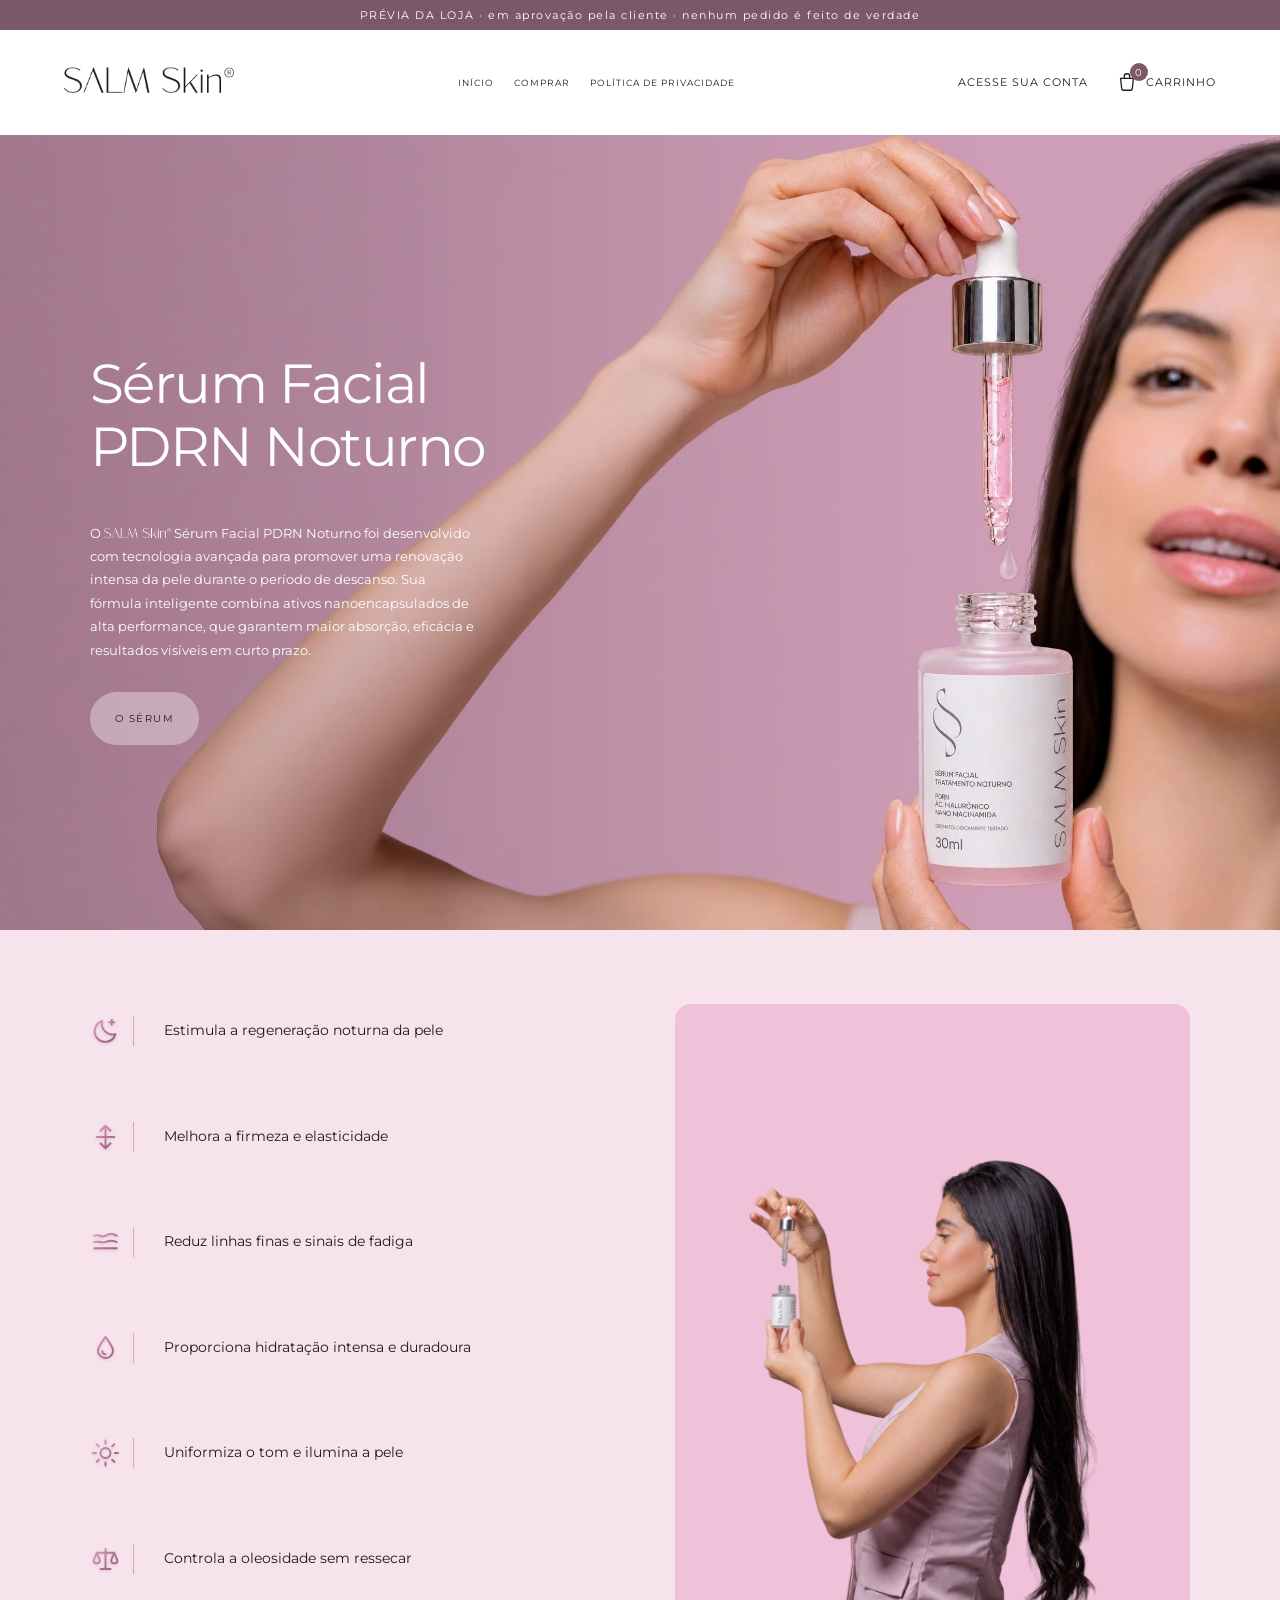
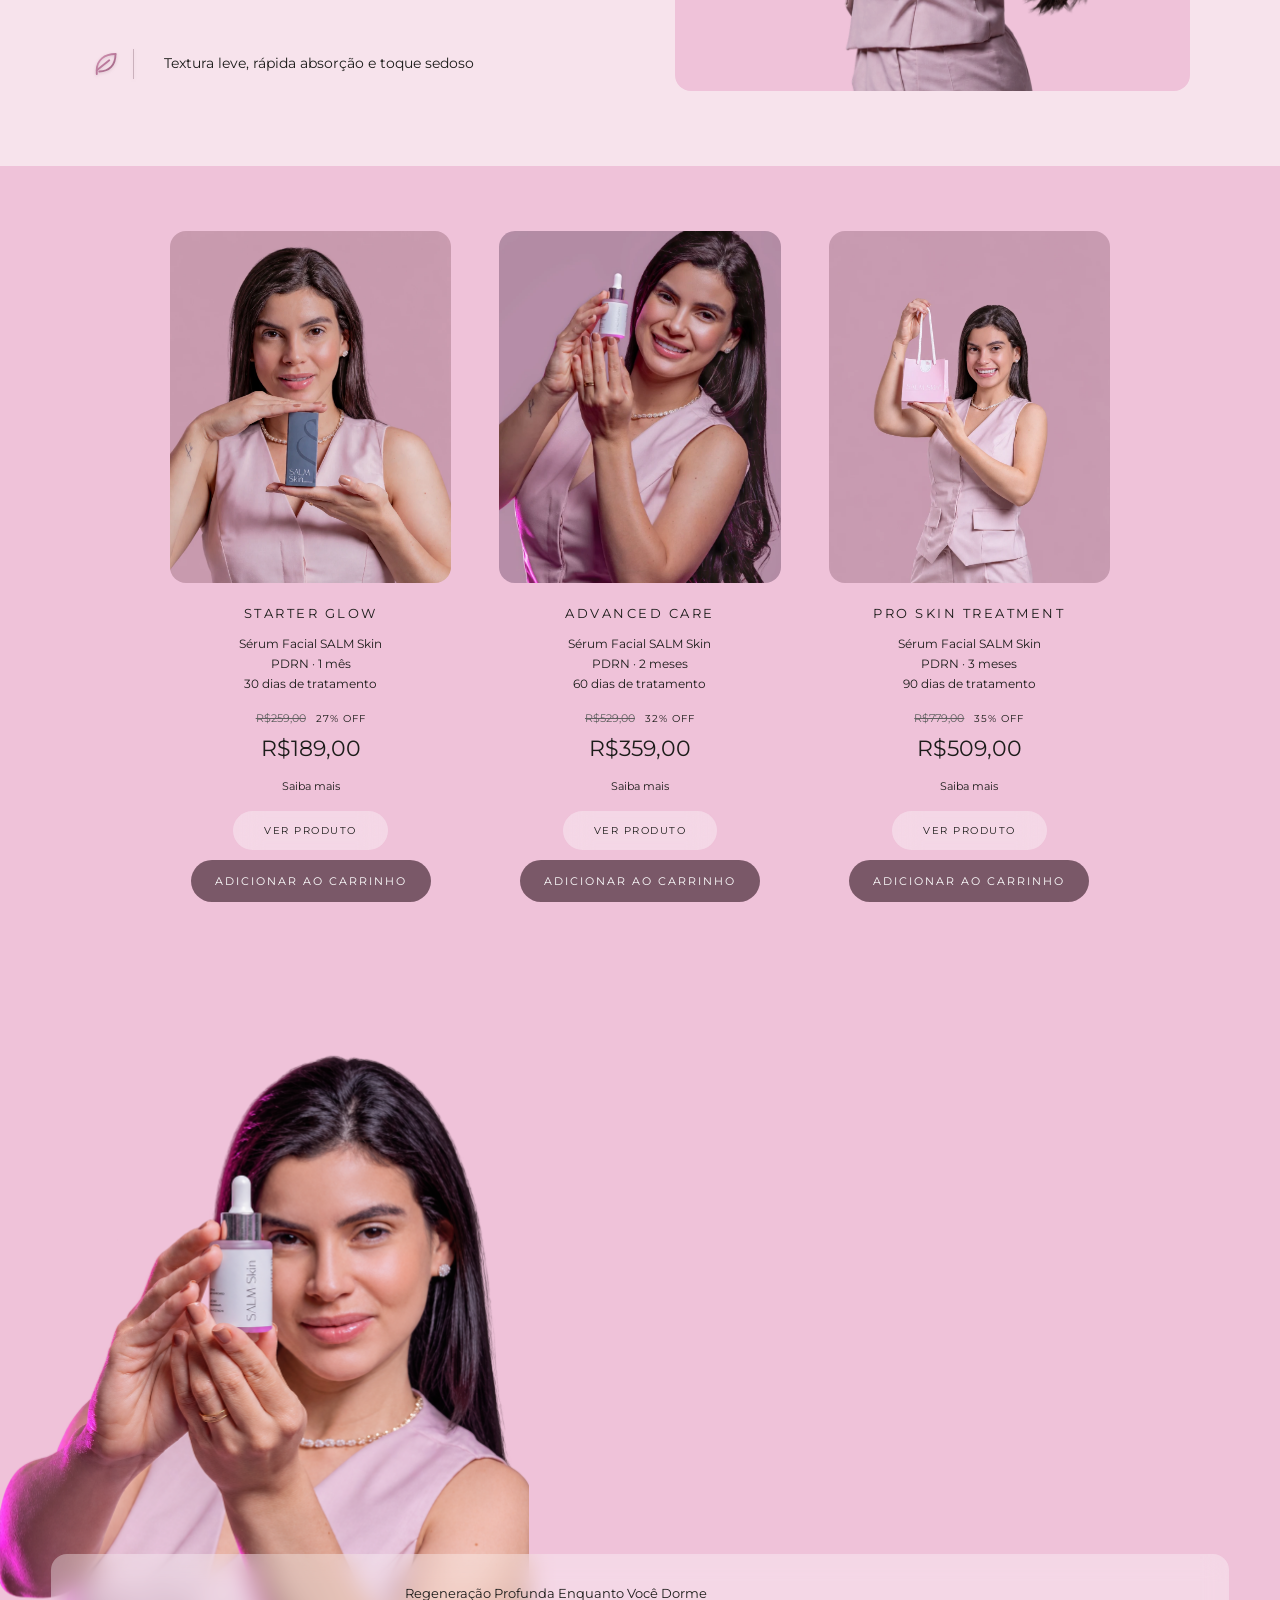
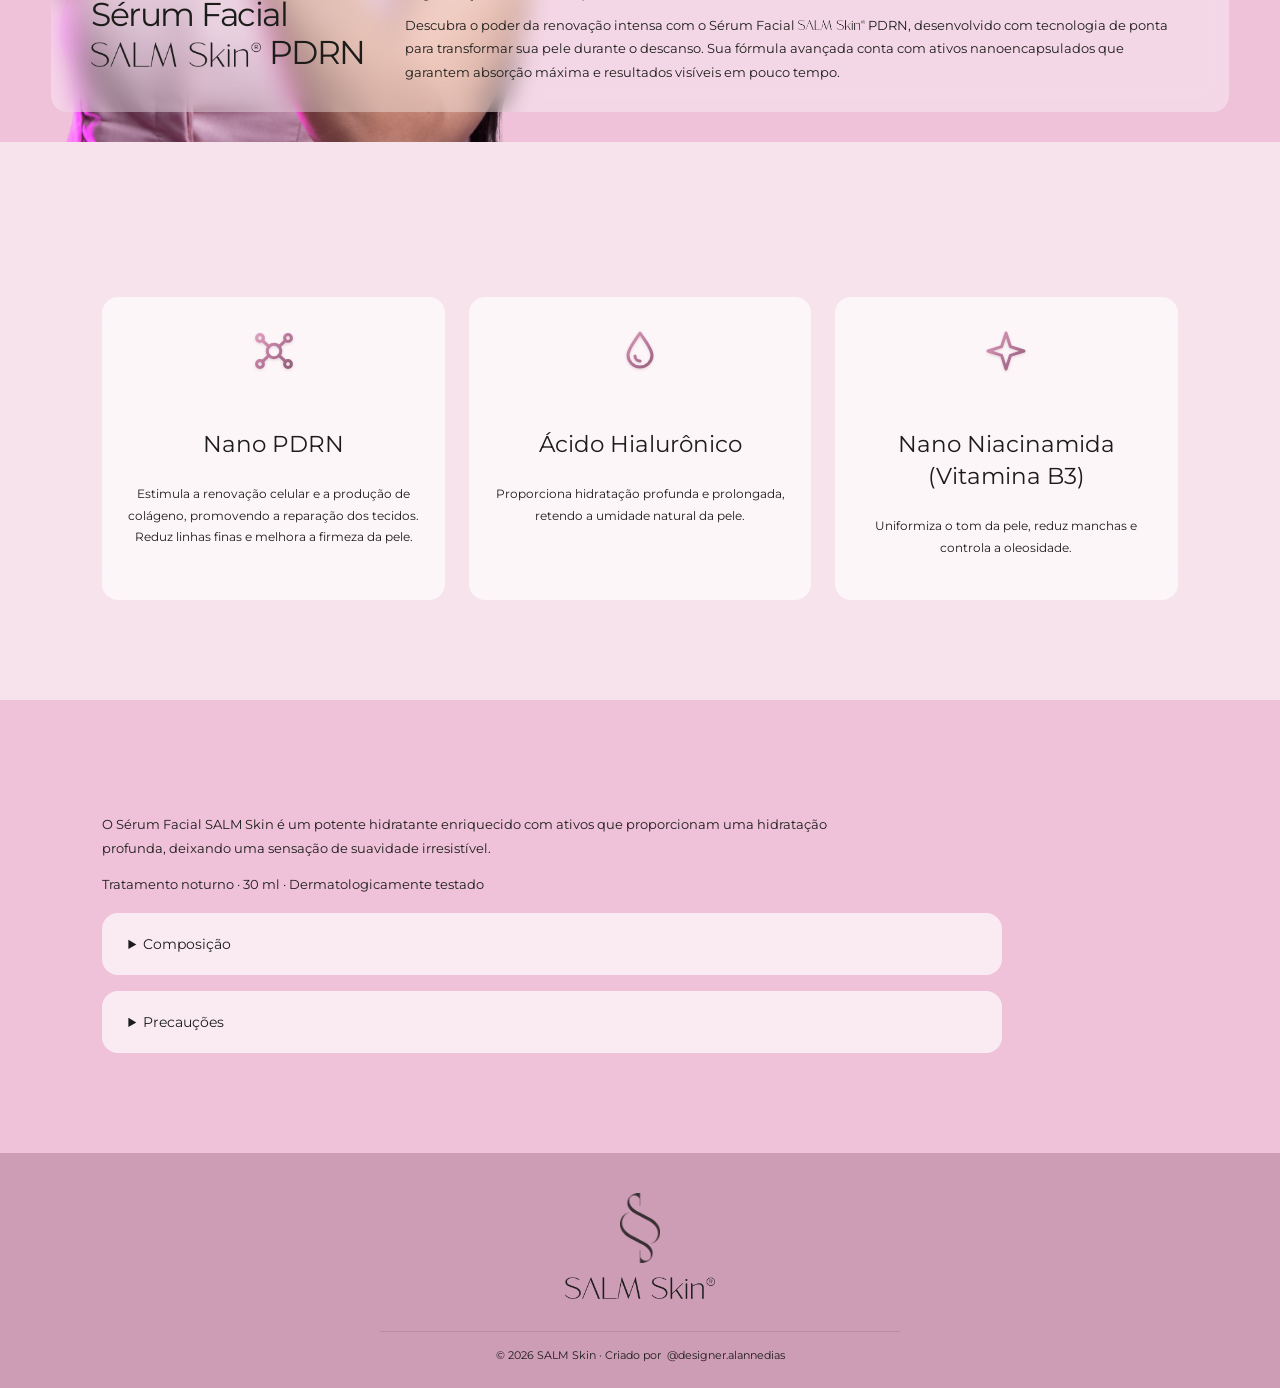
==== commit d0184c21: "Prévia da loja: banner do topo no computador com a mão completa A foto do topo foi expandida para a " ====
--- a/loja-previa/index.html
+++ b/loja-previa/index.html
@@ -1,3 +1,3 @@
-<!doctype html><html lang="pt-BR"><head><meta charset="UTF-8"><meta name="viewport" content="width=device-width,initial-scale=1"><title>SALM Skin</title><link rel="stylesheet" href="style.css"><link rel="stylesheet" href="loja/store.css?v=pingo-largo-mao-15"></head><body><div class="preview-flag">PRÉVIA DA LOJA · em aprovação pela cliente · nenhum pedido é feito de verdade</div><header><a href="index.html" aria-label="SALM Skin início"><img src="../assets/wordmark.png" alt="SALM Skin"></a><nav><a href="#inicio">INÍCIO</a><a href="#serum">COMPRAR</a><a href="https://salmskin.lojavirtualnuvem.com.br/politica-de-privacidade">POLÍTICA DE PRIVACIDADE</a></nav><div class="header-right"><a class="shop" href="https://salmskin.lojavirtualnuvem.com.br/account/login">ACESSE SUA CONTA</a><a class="cart-link" href="carrinho.html" aria-label="Carrinho"><svg viewBox="0 0 24 24" aria-hidden="true"><path d="M5 8h14l-1.2 11.2a2 2 0 0 1-2 1.8H8.2a2 2 0 0 1-2-1.8Z"/><path d="M9 8V6a3 3 0 0 1 6 0v2"/></svg><b data-cart-count hidden>0</b>CARRINHO</a></div></header><main><section class="hero" id="inicio"><img class="hero-half-symbol" src="../assets/symbol.png" alt="" aria-hidden="true"><div class="intro"><h1>Sérum Facial<br><em>PDRN Noturno</em></h1><p class="lead">O <img class="brand-inline" src="../assets/wordmark.png" alt="SALM Skin"> Sérum Facial PDRN Noturno foi desenvolvido com tecnologia avançada para promover uma renovação intensa da pele durante o período de descanso. Sua fórmula inteligente combina ativos nanoencapsulados de alta performance, que garantem maior absorção, eficácia e resultados visíveis em curto prazo.</p><a class="button" href="#serum">O SÉRUM</a></div><div class="liquid-photo hero-photo"><div class="portrait-stage"><img src="../assets/hero-serum-transparente-v4.webp" alt="Modelo com conta-gotas e frasco SALM Skin"><i class="serum-drop"></i><i class="serum-drop second"></i></div></div></section><section class="section benefits benefits-orbit"><div class="benefits-composition"><div class="benefits-side"><article class="benefit-point"><svg class="line-icon icon-std" viewBox="0 0 24 24" aria-hidden="true"><path d="M20 14.5A8.5 8.5 0 0 1 9.5 4 8.5 8.5 0 1 0 20 14.5Z"/><path d="M17 3v4M15 5h4"/></svg>Estimula a regeneração noturna da pele</article><article class="benefit-point"><svg class="line-icon icon-std" viewBox="0 0 24 24" aria-hidden="true"><path d="M12 3v18M8 7l4-4 4 4M8 17l4 4 4-4"/><path d="M5 12h14"/></svg>Melhora a firmeza e elasticidade</article><article class="benefit-point"><svg class="line-icon icon-std" viewBox="0 0 24 24" aria-hidden="true"><path d="M3 7c3-2 6 2 9 0s6-2 9 0"/><path d="M3 12c3-1.3 6 1.3 9 0s6-1.3 9 0"/><path d="M3 17h18"/></svg>Reduz linhas finas e sinais de fadiga</article><article class="benefit-point"><svg class="line-icon icon-std" viewBox="0 0 24 24" aria-hidden="true"><path d="M12 3c-3 4.5-6 8-6 11a6 6 0 0 0 12 0c0-3-3-6.5-6-11Z"/><path d="M9.5 14.5a2.5 2.5 0 0 0 2.5 2.5"/></svg>Proporciona hidratação intensa e duradoura</article><article class="benefit-point"><svg class="line-icon icon-std" viewBox="0 0 24 24" aria-hidden="true"><circle cx="12" cy="12" r="4"/><path d="M12 2v2.5M12 19.5V22M2 12h2.5M19.5 12H22M4.9 4.9l1.8 1.8M17.3 17.3l1.8 1.8M4.9 19.1l1.8-1.8M17.3 6.7l1.8-1.8"/></svg>Uniformiza o tom e ilumina a pele</article><article class="benefit-point"><svg class="line-icon icon-std" viewBox="0 0 24 24" aria-hidden="true"><path d="M12 4v16M8 20h8M5 7h14"/><path d="M5 7l-2.5 6a2.5 2.5 0 0 0 5 0Z"/><path d="M19 7l-2.5 6a2.5 2.5 0 0 0 5 0Z"/></svg>Controla a oleosidade sem ressecar</article><article class="benefit-point"><svg class="line-icon icon-std" viewBox="0 0 24 24" aria-hidden="true"><path d="M20 4C11 4 5 9 5 17v3"/><path d="M20 4c0 9-5 14-13 14"/><path d="M5 17 15 9"/></svg>Textura leve, rápida absorção e toque sedoso</article></div><div class="benefits-serum"><img class="benefits-photo" src="../assets/ritual-transparent.png" alt="Gota do Sérum Facial SALM Skin PDRN caindo no frasco"></div></div></section><section class="section catalog" id="serum"><div class="catalog-grid"><article><img class="catalog-image img-caixa" src="../assets/produto-caixa-rosa-v2.webp" alt="Starter Glow: modelo segurando a caixa do Sérum SALM Skin"><h3>Starter Glow</h3><p class="cat-desc">Sérum Facial SALM Skin<br>PDRN · 1 mês<br>30 dias de tratamento</p><p class="cat-old"><del>R$259,00</del> <span>27% OFF</span></p><p class="cat-price"><strong>R$189,00</strong></p><details class="plan-details"><summary>Saiba mais</summary><p>Ideal para quem deseja iniciar sua jornada de cuidados com a SALM Skin. Este frasco é o ponto de partida para adaptar sua pele à tecnologia nanoencapsulada e sentir os primeiros sinais de renovação e viço.</p></details><a class="button" href="produto.html?p=starter-glow">VER PRODUTO</a><button class="btn-dark add-btn" data-add="starter-glow">ADICIONAR AO CARRINHO</button></article><article><img class="catalog-image" src="../assets/produto-sorriso-rosa.webp" alt="Advanced Care"><h3>Advanced Care</h3><p class="cat-desc">Sérum Facial SALM Skin<br>PDRN · 2 meses<br>60 dias de tratamento</p><p class="cat-old"><del>R$529,00</del> <span>32% OFF</span></p><p class="cat-price"><strong>R$359,00</strong></p><details class="plan-details"><summary>Saiba mais</summary><p>Quando o cuidado vira rotina. Este kit com 2 séruns é focado em quem já busca resultados mais consistentes na uniformização do tom e na firmeza da pele. A constância potencializa a ação regeneradora do Nano PDRN.</p></details><a class="button" href="produto.html?p=advanced-care">VER PRODUTO</a><button class="btn-dark add-btn" data-add="advanced-care">ADICIONAR AO CARRINHO</button></article><article><img class="catalog-image img-sacola" src="../assets/produto-sacola-rosa-v2.webp" alt="Pro Skin Treatment: modelo com a sacola SALM Skin"><h3>Pro Skin Treatment</h3><p class="cat-desc">Sérum Facial SALM Skin<br>PDRN · 3 meses<br>90 dias de tratamento</p><p class="cat-old"><del>R$779,00</del> <span>35% OFF</span></p><p class="cat-price"><strong>R$509,00</strong></p><details class="plan-details"><summary>Saiba mais</summary><p>BÔNUS EXCLUSIVO: Frete Grátis + Mini Guia Digital &quot;Rotina de Pele SALM Skin&quot;.<br><br>O protocolo recomendado para a transformação real da sua pele. Três meses é o ciclo ideal para que os ativos nanoencapsulados atuem profundamente em todas as camadas, entregando o máximo de regeneração, clareamento e rejuvenescimento.</p></details><a class="button" href="produto.html?p=pro-skin">VER PRODUTO</a><button class="btn-dark add-btn" data-add="pro-skin">ADICIONAR AO CARRINHO</button></article></div></section><section class="liquid-section serum-story"><div class="faithful-product"><img src="../assets/serum-recorte.png" alt="Embalagem original do Sérum Facial SALM Skin PDRN"></div><div class="liquid-copy"><h2>Sérum Facial<br><em><img class="brand-inline" src="../assets/wordmark.png" alt="SALM Skin"> PDRN</em></h2><p>Regeneração Profunda Enquanto Você Dorme</p><p>Descubra o poder da renovação intensa com o Sérum Facial <img class="brand-inline" src="../assets/wordmark.png" alt="SALM Skin"> PDRN, desenvolvido com tecnologia de ponta para transformar sua pele durante o descanso. Sua fórmula avançada conta com ativos nanoencapsulados que garantem absorção máxima e resultados visíveis em pouco tempo.</p></div></section><section class="formula section"><svg width="0" height="0" style="position:absolute" aria-hidden="true"><defs><linearGradient id="pinkGlass" x1="0" y1="0" x2="1" y2="1"><stop offset="0" stop-color="#fbe6f0" stop-opacity=".9"/><stop offset=".55" stop-color="#e7a9c6" stop-opacity=".6"/><stop offset="1" stop-color="#c98aa9" stop-opacity=".75"/></linearGradient><linearGradient id="pinkLine" gradientUnits="userSpaceOnUse" x1="2" y1="2" x2="22" y2="22"><stop offset="0" stop-color="#e3a6c2"/><stop offset=".5" stop-color="#b9789a"/><stop offset="1" stop-color="#8c5a73"/></linearGradient></defs></svg><div class="ingredients"><article><span class="glass-tile"><svg class="active-icon icon-std" viewBox="0 0 24 24" aria-hidden="true"><circle cx="12" cy="12" r="3.4"/><circle cx="5" cy="5.5" r="1.7"/><circle cx="19" cy="5.5" r="1.7"/><circle cx="5" cy="18.5" r="1.7"/><circle cx="19" cy="18.5" r="1.7"/><path d="M6.3 6.8l3.2 3M17.7 6.8l-3.2 3M6.3 17.2l3.2-3M17.7 17.2l-3.2-3"/></svg></span><h3>Nano PDRN</h3><p>Estimula a renovação celular e a produção de colágeno, promovendo a reparação dos tecidos. Reduz linhas finas e melhora a firmeza da pele.</p></article><article><span class="glass-tile"><svg class="active-icon icon-std" viewBox="0 0 24 24" aria-hidden="true"><path d="M12 3c-3 4.5-6 8-6 11a6 6 0 0 0 12 0c0-3-3-6.5-6-11Z"/><path d="M9.5 14.5a2.5 2.5 0 0 0 2.5 2.5"/></svg></span><h3>Ácido Hialurônico</h3><p>Proporciona hidratação profunda e prolongada, retendo a umidade natural da pele.</p></article><article><span class="glass-tile"><svg class="active-icon icon-std" viewBox="0 0 24 24" aria-hidden="true"><path d="M12 3l2.2 6.8L21 12l-6.8 2.2L12 21l-2.2-6.8L3 12l6.8-2.2Z"/></svg></span><h3>Nano Niacinamida (Vitamina B3)</h3><p>Uniformiza o tom da pele, reduz manchas e controla a oleosidade.</p></article></div></section><section class="section label-info"><p>O Sérum Facial SALM Skin é um potente hidratante enriquecido com ativos que proporcionam uma hidratação profunda, deixando uma sensação de suavidade irresistível.</p><p>Tratamento noturno · 30 ml · Dermatologicamente testado</p><details><summary>Composição</summary><p>Aqua, Xanthan Gum, Panthenol, Niacinamide, Propylene Glycol, Diazolidinyl Urea, Parfum, Lecithin, Sodium Hyaluronate, Sodium DNA, Caprylic/Capric Triglyceride, Phenoxyethanol, Polysorbate 80, Sorbitan Stearate, Caprylyl Glycol, PCA Ethyl Cocoyl Arginate, Benzyl Salicylate, Limonene, Iodopropynyl Butylcarbamate, Cyanocobalamin, Lactic Acid.</p></details><details><summary>Precauções</summary><p>Mantenha fora do alcance das crianças, em local fresco e protegido dos raios solares. Caso o produto entre em contato com os olhos, lave imediatamente com água em abundância. No caso de irritação, suspenda o uso e, se necessário, procure orientação médica. Uso externo.</p></details></section></main><footer><img class="footer-symbol" src="../assets/symbol.png" alt="Símbolo SALM Skin"><img src="../assets/wordmark.png" alt="SALM Skin"><div class="creator-credit">© 2026 SALM Skin · Criado por <a href="https://www.instagram.com/designer.alannedias/" target="_blank" rel="noopener noreferrer">@designer.alannedias</a></div></footer><script src="app.js?v=frasco-mais-alto-11"></script><script src="loja/store.js"></script></body></html>
+<!doctype html><html lang="pt-BR"><head><meta charset="UTF-8"><meta name="viewport" content="width=device-width,initial-scale=1"><title>SALM Skin</title><link rel="stylesheet" href="style.css"><link rel="stylesheet" href="loja/store.css?v=pingo-largo-mao-15"></head><body><div class="preview-flag">PRÉVIA DA LOJA · em aprovação pela cliente · nenhum pedido é feito de verdade</div><header><a href="index.html" aria-label="SALM Skin início"><img src="../assets/wordmark.png" alt="SALM Skin"></a><nav><a href="#inicio">INÍCIO</a><a href="#serum">COMPRAR</a><a href="https://salmskin.lojavirtualnuvem.com.br/politica-de-privacidade">POLÍTICA DE PRIVACIDADE</a></nav><div class="header-right"><a class="shop" href="https://salmskin.lojavirtualnuvem.com.br/account/login">ACESSE SUA CONTA</a><a class="cart-link" href="carrinho.html" aria-label="Carrinho"><svg viewBox="0 0 24 24" aria-hidden="true"><path d="M5 8h14l-1.2 11.2a2 2 0 0 1-2 1.8H8.2a2 2 0 0 1-2-1.8Z"/><path d="M9 8V6a3 3 0 0 1 6 0v2"/></svg><b data-cart-count hidden>0</b>CARRINHO</a></div></header><main><section class="hero" id="inicio"><img class="hero-half-symbol" src="../assets/symbol.png" alt="" aria-hidden="true"><div class="intro"><h1>Sérum Facial<br><em>PDRN Noturno</em></h1><p class="lead">O <img class="brand-inline" src="../assets/wordmark.png" alt="SALM Skin"> Sérum Facial PDRN Noturno foi desenvolvido com tecnologia avançada para promover uma renovação intensa da pele durante o período de descanso. Sua fórmula inteligente combina ativos nanoencapsulados de alta performance, que garantem maior absorção, eficácia e resultados visíveis em curto prazo.</p><a class="button" href="#serum">O SÉRUM</a></div><div class="liquid-photo hero-photo"><div class="portrait-stage"><img src="../assets/hero-serum-transparente-v4.webp" data-desktop="../assets/hero-banner-desktop.webp" data-mobile="../assets/hero-serum-transparente-v4.webp" alt="Modelo com conta-gotas e frasco SALM Skin"><i class="serum-drop"></i><i class="serum-drop second"></i></div></div></section><section class="section benefits benefits-orbit"><div class="benefits-composition"><div class="benefits-side"><article class="benefit-point"><svg class="line-icon icon-std" viewBox="0 0 24 24" aria-hidden="true"><path d="M20 14.5A8.5 8.5 0 0 1 9.5 4 8.5 8.5 0 1 0 20 14.5Z"/><path d="M17 3v4M15 5h4"/></svg>Estimula a regeneração noturna da pele</article><article class="benefit-point"><svg class="line-icon icon-std" viewBox="0 0 24 24" aria-hidden="true"><path d="M12 3v18M8 7l4-4 4 4M8 17l4 4 4-4"/><path d="M5 12h14"/></svg>Melhora a firmeza e elasticidade</article><article class="benefit-point"><svg class="line-icon icon-std" viewBox="0 0 24 24" aria-hidden="true"><path d="M3 7c3-2 6 2 9 0s6-2 9 0"/><path d="M3 12c3-1.3 6 1.3 9 0s6-1.3 9 0"/><path d="M3 17h18"/></svg>Reduz linhas finas e sinais de fadiga</article><article class="benefit-point"><svg class="line-icon icon-std" viewBox="0 0 24 24" aria-hidden="true"><path d="M12 3c-3 4.5-6 8-6 11a6 6 0 0 0 12 0c0-3-3-6.5-6-11Z"/><path d="M9.5 14.5a2.5 2.5 0 0 0 2.5 2.5"/></svg>Proporciona hidratação intensa e duradoura</article><article class="benefit-point"><svg class="line-icon icon-std" viewBox="0 0 24 24" aria-hidden="true"><circle cx="12" cy="12" r="4"/><path d="M12 2v2.5M12 19.5V22M2 12h2.5M19.5 12H22M4.9 4.9l1.8 1.8M17.3 17.3l1.8 1.8M4.9 19.1l1.8-1.8M17.3 6.7l1.8-1.8"/></svg>Uniformiza o tom e ilumina a pele</article><article class="benefit-point"><svg class="line-icon icon-std" viewBox="0 0 24 24" aria-hidden="true"><path d="M12 4v16M8 20h8M5 7h14"/><path d="M5 7l-2.5 6a2.5 2.5 0 0 0 5 0Z"/><path d="M19 7l-2.5 6a2.5 2.5 0 0 0 5 0Z"/></svg>Controla a oleosidade sem ressecar</article><article class="benefit-point"><svg class="line-icon icon-std" viewBox="0 0 24 24" aria-hidden="true"><path d="M20 4C11 4 5 9 5 17v3"/><path d="M20 4c0 9-5 14-13 14"/><path d="M5 17 15 9"/></svg>Textura leve, rápida absorção e toque sedoso</article></div><div class="benefits-serum"><img class="benefits-photo" src="../assets/ritual-transparent.png" alt="Gota do Sérum Facial SALM Skin PDRN caindo no frasco"></div></div></section><section class="section catalog" id="serum"><div class="catalog-grid"><article><img class="catalog-image img-caixa" src="../assets/produto-caixa-rosa-v2.webp" alt="Starter Glow: modelo segurando a caixa do Sérum SALM Skin"><h3>Starter Glow</h3><p class="cat-desc">Sérum Facial SALM Skin<br>PDRN · 1 mês<br>30 dias de tratamento</p><p class="cat-old"><del>R$259,00</del> <span>27% OFF</span></p><p class="cat-price"><strong>R$189,00</strong></p><details class="plan-details"><summary>Saiba mais</summary><p>Ideal para quem deseja iniciar sua jornada de cuidados com a SALM Skin. Este frasco é o ponto de partida para adaptar sua pele à tecnologia nanoencapsulada e sentir os primeiros sinais de renovação e viço.</p></details><a class="button" href="produto.html?p=starter-glow">VER PRODUTO</a><button class="btn-dark add-btn" data-add="starter-glow">ADICIONAR AO CARRINHO</button></article><article><img class="catalog-image" src="../assets/produto-sorriso-rosa.webp" alt="Advanced Care"><h3>Advanced Care</h3><p class="cat-desc">Sérum Facial SALM Skin<br>PDRN · 2 meses<br>60 dias de tratamento</p><p class="cat-old"><del>R$529,00</del> <span>32% OFF</span></p><p class="cat-price"><strong>R$359,00</strong></p><details class="plan-details"><summary>Saiba mais</summary><p>Quando o cuidado vira rotina. Este kit com 2 séruns é focado em quem já busca resultados mais consistentes na uniformização do tom e na firmeza da pele. A constância potencializa a ação regeneradora do Nano PDRN.</p></details><a class="button" href="produto.html?p=advanced-care">VER PRODUTO</a><button class="btn-dark add-btn" data-add="advanced-care">ADICIONAR AO CARRINHO</button></article><article><img class="catalog-image img-sacola" src="../assets/produto-sacola-rosa-v2.webp" alt="Pro Skin Treatment: modelo com a sacola SALM Skin"><h3>Pro Skin Treatment</h3><p class="cat-desc">Sérum Facial SALM Skin<br>PDRN · 3 meses<br>90 dias de tratamento</p><p class="cat-old"><del>R$779,00</del> <span>35% OFF</span></p><p class="cat-price"><strong>R$509,00</strong></p><details class="plan-details"><summary>Saiba mais</summary><p>BÔNUS EXCLUSIVO: Frete Grátis + Mini Guia Digital &quot;Rotina de Pele SALM Skin&quot;.<br><br>O protocolo recomendado para a transformação real da sua pele. Três meses é o ciclo ideal para que os ativos nanoencapsulados atuem profundamente em todas as camadas, entregando o máximo de regeneração, clareamento e rejuvenescimento.</p></details><a class="button" href="produto.html?p=pro-skin">VER PRODUTO</a><button class="btn-dark add-btn" data-add="pro-skin">ADICIONAR AO CARRINHO</button></article></div></section><section class="liquid-section serum-story"><div class="faithful-product"><img src="../assets/serum-recorte.png" alt="Embalagem original do Sérum Facial SALM Skin PDRN"></div><div class="liquid-copy"><h2>Sérum Facial<br><em><img class="brand-inline" src="../assets/wordmark.png" alt="SALM Skin"> PDRN</em></h2><p>Regeneração Profunda Enquanto Você Dorme</p><p>Descubra o poder da renovação intensa com o Sérum Facial <img class="brand-inline" src="../assets/wordmark.png" alt="SALM Skin"> PDRN, desenvolvido com tecnologia de ponta para transformar sua pele durante o descanso. Sua fórmula avançada conta com ativos nanoencapsulados que garantem absorção máxima e resultados visíveis em pouco tempo.</p></div></section><section class="formula section"><svg width="0" height="0" style="position:absolute" aria-hidden="true"><defs><linearGradient id="pinkGlass" x1="0" y1="0" x2="1" y2="1"><stop offset="0" stop-color="#fbe6f0" stop-opacity=".9"/><stop offset=".55" stop-color="#e7a9c6" stop-opacity=".6"/><stop offset="1" stop-color="#c98aa9" stop-opacity=".75"/></linearGradient><linearGradient id="pinkLine" gradientUnits="userSpaceOnUse" x1="2" y1="2" x2="22" y2="22"><stop offset="0" stop-color="#e3a6c2"/><stop offset=".5" stop-color="#b9789a"/><stop offset="1" stop-color="#8c5a73"/></linearGradient></defs></svg><div class="ingredients"><article><span class="glass-tile"><svg class="active-icon icon-std" viewBox="0 0 24 24" aria-hidden="true"><circle cx="12" cy="12" r="3.4"/><circle cx="5" cy="5.5" r="1.7"/><circle cx="19" cy="5.5" r="1.7"/><circle cx="5" cy="18.5" r="1.7"/><circle cx="19" cy="18.5" r="1.7"/><path d="M6.3 6.8l3.2 3M17.7 6.8l-3.2 3M6.3 17.2l3.2-3M17.7 17.2l-3.2-3"/></svg></span><h3>Nano PDRN</h3><p>Estimula a renovação celular e a produção de colágeno, promovendo a reparação dos tecidos. Reduz linhas finas e melhora a firmeza da pele.</p></article><article><span class="glass-tile"><svg class="active-icon icon-std" viewBox="0 0 24 24" aria-hidden="true"><path d="M12 3c-3 4.5-6 8-6 11a6 6 0 0 0 12 0c0-3-3-6.5-6-11Z"/><path d="M9.5 14.5a2.5 2.5 0 0 0 2.5 2.5"/></svg></span><h3>Ácido Hialurônico</h3><p>Proporciona hidratação profunda e prolongada, retendo a umidade natural da pele.</p></article><article><span class="glass-tile"><svg class="active-icon icon-std" viewBox="0 0 24 24" aria-hidden="true"><path d="M12 3l2.2 6.8L21 12l-6.8 2.2L12 21l-2.2-6.8L3 12l6.8-2.2Z"/></svg></span><h3>Nano Niacinamida (Vitamina B3)</h3><p>Uniformiza o tom da pele, reduz manchas e controla a oleosidade.</p></article></div></section><section class="section label-info"><p>O Sérum Facial SALM Skin é um potente hidratante enriquecido com ativos que proporcionam uma hidratação profunda, deixando uma sensação de suavidade irresistível.</p><p>Tratamento noturno · 30 ml · Dermatologicamente testado</p><details><summary>Composição</summary><p>Aqua, Xanthan Gum, Panthenol, Niacinamide, Propylene Glycol, Diazolidinyl Urea, Parfum, Lecithin, Sodium Hyaluronate, Sodium DNA, Caprylic/Capric Triglyceride, Phenoxyethanol, Polysorbate 80, Sorbitan Stearate, Caprylyl Glycol, PCA Ethyl Cocoyl Arginate, Benzyl Salicylate, Limonene, Iodopropynyl Butylcarbamate, Cyanocobalamin, Lactic Acid.</p></details><details><summary>Precauções</summary><p>Mantenha fora do alcance das crianças, em local fresco e protegido dos raios solares. Caso o produto entre em contato com os olhos, lave imediatamente com água em abundância. No caso de irritação, suspenda o uso e, se necessário, procure orientação médica. Uso externo.</p></details></section></main><footer><img class="footer-symbol" src="../assets/symbol.png" alt="Símbolo SALM Skin"><img src="../assets/wordmark.png" alt="SALM Skin"><div class="creator-credit">© 2026 SALM Skin · Criado por <a href="https://www.instagram.com/designer.alannedias/" target="_blank" rel="noopener noreferrer">@designer.alannedias</a></div></footer><script src="app.js?v=frasco-mais-alto-11"></script><script src="loja/store.js"></script></body></html>
 
 
--- a/loja-previa/loja/store.css
+++ b/loja-previa/loja/store.css
@@ -164,4 +164,4 @@
 @media(min-width:801px){
  .hero .hero-photo .portrait-stage{inset:0 0 auto auto!important;height:100%!important;width:auto!important;aspect-ratio:2/3!important}
 }
-body .hero .hero-photo .portrait-stage .serum-drop:not(.second){background:url("data:image/svg+xml,%3Csvg xmlns='http://www.w3.org/2000/svg' viewBox='0 0 20 26'%3E%3Cdefs%3E%3CradialGradient id='b' cx='.4' cy='.7' r='.62'%3E%3Cstop offset='0' stop-color='%23fff4f9' stop-opacity='.45'/%3E%3Cstop offset='.62' stop-color='%23f3c3da' stop-opacity='.55'/%3E%3Cstop offset='1' stop-color='%23b56f92' stop-opacity='.9'/%3E%3C/radialGradient%3E%3ClinearGradient id='r' x1='0' y1='0' x2='0' y2='1'%3E%3Cstop offset='0' stop-color='%23fff' stop-opacity='0'/%3E%3Cstop offset='1' stop-color='%23fff' stop-opacity='.9'/%3E%3C/linearGradient%3E%3C/defs%3E%3Cpath d='M10 .8C10 .8 3 10.6 3 17.2a7 7 0 0 0 14 0C17 10.6 10 .8 10 .8Z' fill='url%28%23b%29' stroke='%23ffffff' stroke-opacity='.7' stroke-width='.6'/%3E%3Cellipse cx='7.2' cy='15.2' rx='1.5' ry='3.2' fill='%23fff' fill-opacity='.9' transform='rotate%28-12 7.2 15.2%29'/%3E%3Cpath d='M6 21.6a5.2 4 0 0 0 8.2 .6' fill='none' stroke='url%28%23r%29' stroke-width='1'/%3E%3Ccircle cx='12.6' cy='18.6' r='.7' fill='%23fff' fill-opacity='.7'/%3E%3C/svg%3E") center/contain no-repeat!important;width:calc(var(--drip-width,16px)*.9)!important;height:calc(var(--drip-width,16px)*1.17)!important;border:0!important;border-radius:0!important;box-shadow:none!important;filter:drop-shadow(0 1px 1px rgba(110,60,85,.3))!important;transform-origin:50% 0!important;animation:salmDropV5 2.6s infinite!important}@keyframes salmDropV5{0%{top:calc(var(--drip-start) - var(--drip-width,16px)*.35);opacity:0;transform:translateX(-50%) scale(.3,.25)}8%{opacity:1}40%{top:calc(var(--drip-start) - var(--drip-width,16px)*.35);opacity:1;transform:translateX(-50%) scale(.85,.8);animation-timing-function:ease-in}50%{top:calc(var(--drip-start) - var(--drip-width,16px)*.2);transform:translateX(-50%) scale(.8,1.12);animation-timing-function:cubic-bezier(.5,0,1,.55)}82%{top:calc(var(--drip-end) - var(--drip-width,16px)*1.05);opacity:1;transform:translateX(-50%) scale(.9,1.05)}88%{top:calc(var(--drip-end) - var(--drip-width,16px)*.7);opacity:0;transform:translateX(-50%) scale(1.25,.45)}100%{top:calc(var(--drip-end) - var(--drip-width,16px)*.7);opacity:0}}@media(prefers-reduced-motion:reduce){body .hero .hero-photo .portrait-stage .serum-drop{animation:none!important;opacity:0!important}}@media(max-width:700px){body .benefits-orbit .benefits-composition{display:flex!important;flex-direction:column!important}body .benefits-composition .benefits-serum{position:relative!important;inset:auto!important;width:100%!important;height:auto!important;aspect-ratio:1060/1484;overflow:hidden!important;border-radius:16px!important;background:#efc2d9!important;order:-1;margin-bottom:24px}body .benefits-composition .benefits-serum .benefits-photo{position:static!important;width:100%!important;height:100%!important;transform:none!important;object-fit:contain!important;object-position:center bottom!important;max-width:100%!important;-webkit-mask-image:none!important;mask-image:none!important}body .benefits-composition .benefits-side{position:relative!important;z-index:1;width:100%!important;max-width:none!important}}@media(min-width:701px){body .hero .hero-photo .portrait-stage{inset:32px 4% 32px auto!important;height:calc(100% - 64px)!important;border-radius:28px;overflow:hidden;box-shadow:0 18px 40px rgba(110,60,85,.22)}body .hero .hero-photo .portrait-stage>img{-webkit-mask-image:none!important;mask-image:none!important;object-fit:cover!important}}body .hero .hero-photo .portrait-stage .serum-drop:not(.second){background:url("../../assets/gota-foto-real.png") center/contain no-repeat!important;width:calc(var(--drip-width,16px)*1.05)!important;height:calc(var(--drip-width,16px)*1.95)!important;filter:drop-shadow(0 1px 1px rgba(110,60,85,.18))!important;transform-origin:50% 0!important;animation:salmDropPhoto 3s infinite!important}@keyframes salmDropPhoto{0%{top:calc(var(--drip-start) - var(--drip-width,16px)*.5);opacity:0;transform:translateX(-50%) scale(.25,.18)}6%{opacity:1}42%{top:calc(var(--drip-start) - var(--drip-width,16px)*.5);transform:translateX(-50%) scale(.82,.62);animation-timing-function:ease-in-out}52%{top:calc(var(--drip-start) - var(--drip-width,16px)*.45);transform:translateX(-50%) scale(.9,.92);animation-timing-function:ease-in}56%{top:calc(var(--drip-start) - var(--drip-width,16px)*.3);transform:translateX(-50%) scale(.92,1.05);animation-timing-function:cubic-bezier(.55,0,1,.45)}80%{top:calc(var(--drip-end) - var(--drip-width,16px)*1.6);opacity:1;transform:translateX(-50%) scale(.95,1.08)}84%{top:calc(var(--drip-end) - var(--drip-width,16px)*1.1);opacity:0;transform:translateX(-50%) scale(1,.7)}100%{opacity:0;top:calc(var(--drip-end) - var(--drip-width,16px)*1.1)}}body .hero .hero-photo .portrait-stage .serum-drop.second{display:block!important;position:absolute;left:var(--drip-x)!important;top:calc(var(--drip-end) - var(--drip-width,16px)*.15)!important;width:calc(var(--drip-width,16px)*2.6)!important;height:calc(var(--drip-width,16px)*.7)!important;margin:0!important;border:1px solid rgba(255,255,255,.85)!important;border-radius:50%!important;background:radial-gradient(ellipse,rgba(255,255,255,.25),transparent 70%)!important;box-shadow:none!important;filter:none!important;opacity:0;transform:translateX(-50%) scale(.3);animation:salmRipple 3s infinite!important;animation-delay:0s!important;z-index:2}@keyframes salmRipple{0%,80%{opacity:0;transform:translateX(-50%) scale(.3)}83%{opacity:.9;transform:translateX(-50%) scale(.55)}100%{opacity:0;transform:translateX(-50%) scale(1.15)}}@media(prefers-reduced-motion:reduce){body .hero .hero-photo .portrait-stage .serum-drop{animation:none!important;opacity:0!important}}@media(max-width:700px){body .benefits-orbit .benefits-composition{display:grid!important;grid-template-columns:minmax(0,1.15fr) minmax(0,1fr)!important;grid-template-areas:"list img"!important;column-gap:14px!important;align-items:stretch!important}body .benefits-composition .benefits-side{grid-area:list!important;display:flex!important;flex-direction:column!important;justify-content:space-between!important;gap:14px!important}body .benefits-composition .benefits-side .benefit-point{font-size:12px!important;line-height:1.45!important;padding:4px 0!important;gap:10px!important}body .benefits-composition .benefit-point svg.icon-std{width:22px!important;height:22px!important;flex:0 0 22px!important;margin-right:10px!important;padding-right:8px!important}body .benefits-composition .benefits-serum{grid-area:img!important;order:0!important;margin:0!important;aspect-ratio:auto!important;height:100%!important;min-height:420px}body .benefits-composition .benefits-serum .benefits-photo{object-fit:cover!important;object-position:30% 50%!important}}@media(min-width:701px){body .hero .hero-photo{background:transparent!important;box-shadow:none!important}}@media(max-width:700px){body .benefits-composition .benefits-serum{min-height:0!important;height:auto!important;align-self:stretch!important}body .benefits-composition .benefits-serum .benefits-photo{position:absolute!important;inset:0!important;width:100%!important;height:100%!important;object-fit:cover!important;object-position:24% 100%!important}body .benefits-orbit{min-height:0!important;padding-bottom:48px!important}body .benefits-orbit .benefits-composition{min-height:0!important;height:auto!important}}@media(min-width:701px){body .hero::after{background:linear-gradient(90deg,rgba(94,55,74,.34) 0,rgba(94,55,74,.22) 30%,rgba(94,55,74,.09) 55%,rgba(94,55,74,0) 78%)!important}}@media(min-width:701px){body .hero .hero-photo .portrait-stage{box-shadow:0 0 0 1px rgba(255,255,255,.25),0 6px 30px rgba(110,60,85,.12)!important}}body .hero .hero-photo .portrait-stage .serum-drop:not(.second){width:calc(var(--drip-width,16px)*1.9)!important;height:calc(var(--drip-width,16px)*3.55)!important;animation-name:salmDropBig!important}@keyframes salmDropBig{0%{top:calc(var(--drip-start) - var(--drip-width,16px)*1.1);opacity:0;transform:translateX(-50%) scale(.25,.18)}6%{opacity:1}42%{top:calc(var(--drip-start) - var(--drip-width,16px)*1.1);transform:translateX(-50%) scale(.82,.62);animation-timing-function:ease-in-out}52%{top:calc(var(--drip-start) - var(--drip-width,16px)*1);transform:translateX(-50%) scale(.9,.92);animation-timing-function:ease-in}56%{top:calc(var(--drip-start) - var(--drip-width,16px)*.7);transform:translateX(-50%) scale(.92,1.05);animation-timing-function:cubic-bezier(.55,0,1,.45)}80%{top:calc(var(--drip-end) - var(--drip-width,16px)*3.2);opacity:1;transform:translateX(-50%) scale(.95,1.06)}84%{top:calc(var(--drip-end) - var(--drip-width,16px)*2.3);opacity:0;transform:translateX(-50%) scale(1,.7)}100%{opacity:0;top:calc(var(--drip-end) - var(--drip-width,16px)*2.3)}}body .hero .hero-photo .portrait-stage .serum-drop.second{width:calc(var(--drip-width,16px)*3.6)!important;height:calc(var(--drip-width,16px)*1)!important}+body .hero .hero-photo .portrait-stage .serum-drop:not(.second){background:url("data:image/svg+xml,%3Csvg xmlns='http://www.w3.org/2000/svg' viewBox='0 0 20 26'%3E%3Cdefs%3E%3CradialGradient id='b' cx='.4' cy='.7' r='.62'%3E%3Cstop offset='0' stop-color='%23fff4f9' stop-opacity='.45'/%3E%3Cstop offset='.62' stop-color='%23f3c3da' stop-opacity='.55'/%3E%3Cstop offset='1' stop-color='%23b56f92' stop-opacity='.9'/%3E%3C/radialGradient%3E%3ClinearGradient id='r' x1='0' y1='0' x2='0' y2='1'%3E%3Cstop offset='0' stop-color='%23fff' stop-opacity='0'/%3E%3Cstop offset='1' stop-color='%23fff' stop-opacity='.9'/%3E%3C/linearGradient%3E%3C/defs%3E%3Cpath d='M10 .8C10 .8 3 10.6 3 17.2a7 7 0 0 0 14 0C17 10.6 10 .8 10 .8Z' fill='url%28%23b%29' stroke='%23ffffff' stroke-opacity='.7' stroke-width='.6'/%3E%3Cellipse cx='7.2' cy='15.2' rx='1.5' ry='3.2' fill='%23fff' fill-opacity='.9' transform='rotate%28-12 7.2 15.2%29'/%3E%3Cpath d='M6 21.6a5.2 4 0 0 0 8.2 .6' fill='none' stroke='url%28%23r%29' stroke-width='1'/%3E%3Ccircle cx='12.6' cy='18.6' r='.7' fill='%23fff' fill-opacity='.7'/%3E%3C/svg%3E") center/contain no-repeat!important;width:calc(var(--drip-width,16px)*.9)!important;height:calc(var(--drip-width,16px)*1.17)!important;border:0!important;border-radius:0!important;box-shadow:none!important;filter:drop-shadow(0 1px 1px rgba(110,60,85,.3))!important;transform-origin:50% 0!important;animation:salmDropV5 2.6s infinite!important}@keyframes salmDropV5{0%{top:calc(var(--drip-start) - var(--drip-width,16px)*.35);opacity:0;transform:translateX(-50%) scale(.3,.25)}8%{opacity:1}40%{top:calc(var(--drip-start) - var(--drip-width,16px)*.35);opacity:1;transform:translateX(-50%) scale(.85,.8);animation-timing-function:ease-in}50%{top:calc(var(--drip-start) - var(--drip-width,16px)*.2);transform:translateX(-50%) scale(.8,1.12);animation-timing-function:cubic-bezier(.5,0,1,.55)}82%{top:calc(var(--drip-end) - var(--drip-width,16px)*1.05);opacity:1;transform:translateX(-50%) scale(.9,1.05)}88%{top:calc(var(--drip-end) - var(--drip-width,16px)*.7);opacity:0;transform:translateX(-50%) scale(1.25,.45)}100%{top:calc(var(--drip-end) - var(--drip-width,16px)*.7);opacity:0}}@media(prefers-reduced-motion:reduce){body .hero .hero-photo .portrait-stage .serum-drop{animation:none!important;opacity:0!important}}@media(max-width:700px){body .benefits-orbit .benefits-composition{display:flex!important;flex-direction:column!important}body .benefits-composition .benefits-serum{position:relative!important;inset:auto!important;width:100%!important;height:auto!important;aspect-ratio:1060/1484;overflow:hidden!important;border-radius:16px!important;background:#efc2d9!important;order:-1;margin-bottom:24px}body .benefits-composition .benefits-serum .benefits-photo{position:static!important;width:100%!important;height:100%!important;transform:none!important;object-fit:contain!important;object-position:center bottom!important;max-width:100%!important;-webkit-mask-image:none!important;mask-image:none!important}body .benefits-composition .benefits-side{position:relative!important;z-index:1;width:100%!important;max-width:none!important}}body .hero .hero-photo .portrait-stage .serum-drop:not(.second){background:url("../../assets/gota-leitosa.png") center/contain no-repeat!important;width:calc(var(--drip-width,16px)*1.05)!important;height:calc(var(--drip-width,16px)*1.95)!important;filter:drop-shadow(0 1px 1px rgba(110,60,85,.18))!important;transform-origin:50% 0!important;animation:salmDropPhoto 3s infinite!important}@keyframes salmDropPhoto{0%{top:calc(var(--drip-start) - var(--drip-width,16px)*.5);opacity:0;transform:translateX(-50%) scale(.25,.18)}6%{opacity:1}42%{top:calc(var(--drip-start) - var(--drip-width,16px)*.5);transform:translateX(-50%) scale(.82,.62);animation-timing-function:ease-in-out}52%{top:calc(var(--drip-start) - var(--drip-width,16px)*.45);transform:translateX(-50%) scale(.9,.92);animation-timing-function:ease-in}56%{top:calc(var(--drip-start) - var(--drip-width,16px)*.3);transform:translateX(-50%) scale(.92,1.05);animation-timing-function:cubic-bezier(.55,0,1,.45)}80%{top:calc(var(--drip-end) - var(--drip-width,16px)*1.6);opacity:1;transform:translateX(-50%) scale(.95,1.08)}84%{top:calc(var(--drip-end) - var(--drip-width,16px)*1.1);opacity:0;transform:translateX(-50%) scale(1,.7)}100%{opacity:0;top:calc(var(--drip-end) - var(--drip-width,16px)*1.1)}}body .hero .hero-photo .portrait-stage .serum-drop.second{display:block!important;position:absolute;left:var(--drip-x)!important;top:calc(var(--drip-end) - var(--drip-width,16px)*.15)!important;width:calc(var(--drip-width,16px)*2.6)!important;height:calc(var(--drip-width,16px)*.7)!important;margin:0!important;border:1px solid rgba(255,255,255,.85)!important;border-radius:50%!important;background:radial-gradient(ellipse,rgba(255,255,255,.25),transparent 70%)!important;box-shadow:none!important;filter:none!important;opacity:0;transform:translateX(-50%) scale(.3);animation:salmRipple 3s infinite!important;animation-delay:0s!important;z-index:2}@keyframes salmRipple{0%,80%{opacity:0;transform:translateX(-50%) scale(.3)}83%{opacity:.9;transform:translateX(-50%) scale(.55)}100%{opacity:0;transform:translateX(-50%) scale(1.15)}}@media(prefers-reduced-motion:reduce){body .hero .hero-photo .portrait-stage .serum-drop{animation:none!important;opacity:0!important}}@media(max-width:700px){body .benefits-orbit .benefits-composition{display:grid!important;grid-template-columns:minmax(0,1.15fr) minmax(0,1fr)!important;grid-template-areas:"list img"!important;column-gap:14px!important;align-items:stretch!important}body .benefits-composition .benefits-side{grid-area:list!important;display:flex!important;flex-direction:column!important;justify-content:space-between!important;gap:14px!important}body .benefits-composition .benefits-side .benefit-point{font-size:12px!important;line-height:1.45!important;padding:4px 0!important;gap:10px!important}body .benefits-composition .benefit-point svg.icon-std{width:22px!important;height:22px!important;flex:0 0 22px!important;margin-right:10px!important;padding-right:8px!important}body .benefits-composition .benefits-serum{grid-area:img!important;order:0!important;margin:0!important;aspect-ratio:auto!important;height:100%!important;min-height:420px}body .benefits-composition .benefits-serum .benefits-photo{object-fit:cover!important;object-position:30% 50%!important}}@media(min-width:701px){body .hero .hero-photo{background:transparent!important;box-shadow:none!important}}@media(max-width:700px){body .benefits-composition .benefits-serum{min-height:0!important;height:auto!important;align-self:stretch!important}body .benefits-composition .benefits-serum .benefits-photo{position:absolute!important;inset:0!important;width:100%!important;height:100%!important;object-fit:cover!important;object-position:24% 100%!important}body .benefits-orbit{min-height:0!important;padding-bottom:48px!important}body .benefits-orbit .benefits-composition{min-height:0!important;height:auto!important}}@media(min-width:701px){body .hero::after{background:linear-gradient(90deg,rgba(94,55,74,.34) 0,rgba(94,55,74,.22) 30%,rgba(94,55,74,.09) 55%,rgba(94,55,74,0) 78%)!important}}body .hero .hero-photo .portrait-stage .serum-drop:not(.second){width:calc(var(--drip-width,16px)*1.9)!important;height:calc(var(--drip-width,16px)*3.55)!important;animation-name:salmDropBig!important}@keyframes salmDropBig{0%{top:calc(var(--drip-start) - var(--drip-width,16px)*1.1);opacity:0;transform:translateX(-50%) scale(.25,.18)}6%{opacity:1}42%{top:calc(var(--drip-start) - var(--drip-width,16px)*1.1);transform:translateX(-50%) scale(.82,.62);animation-timing-function:ease-in-out}52%{top:calc(var(--drip-start) - var(--drip-width,16px)*1);transform:translateX(-50%) scale(.9,.92);animation-timing-function:ease-in}56%{top:calc(var(--drip-start) - var(--drip-width,16px)*.7);transform:translateX(-50%) scale(.92,1.05);animation-timing-function:cubic-bezier(.55,0,1,.45)}80%{top:calc(var(--drip-end) - var(--drip-width,16px)*3.2);opacity:1;transform:translateX(-50%) scale(.95,1.06)}84%{top:calc(var(--drip-end) - var(--drip-width,16px)*2.3);opacity:0;transform:translateX(-50%) scale(1,.7)}100%{opacity:0;top:calc(var(--drip-end) - var(--drip-width,16px)*2.3)}}body .hero .hero-photo .portrait-stage .serum-drop.second{width:calc(var(--drip-width,16px)*3.6)!important;height:calc(var(--drip-width,16px)*1)!important}@media(min-width:701px){body .hero .hero-photo{position:absolute!important;inset:0!important;width:100%!important;height:100%!important;z-index:0}body .hero .hero-photo .portrait-stage{position:absolute!important;inset:0!important;width:100%!important;height:100%!important;aspect-ratio:auto!important;border-radius:0!important;box-shadow:none!important}body .hero .hero-photo .portrait-stage>img{position:absolute;inset:0;width:100%!important;height:100%!important;object-fit:cover!important;object-position:85% 50%!important;-webkit-mask-image:none!important;mask-image:none!important}body .hero .intro{position:relative;z-index:2}body .hero-half-symbol{display:none!important}}
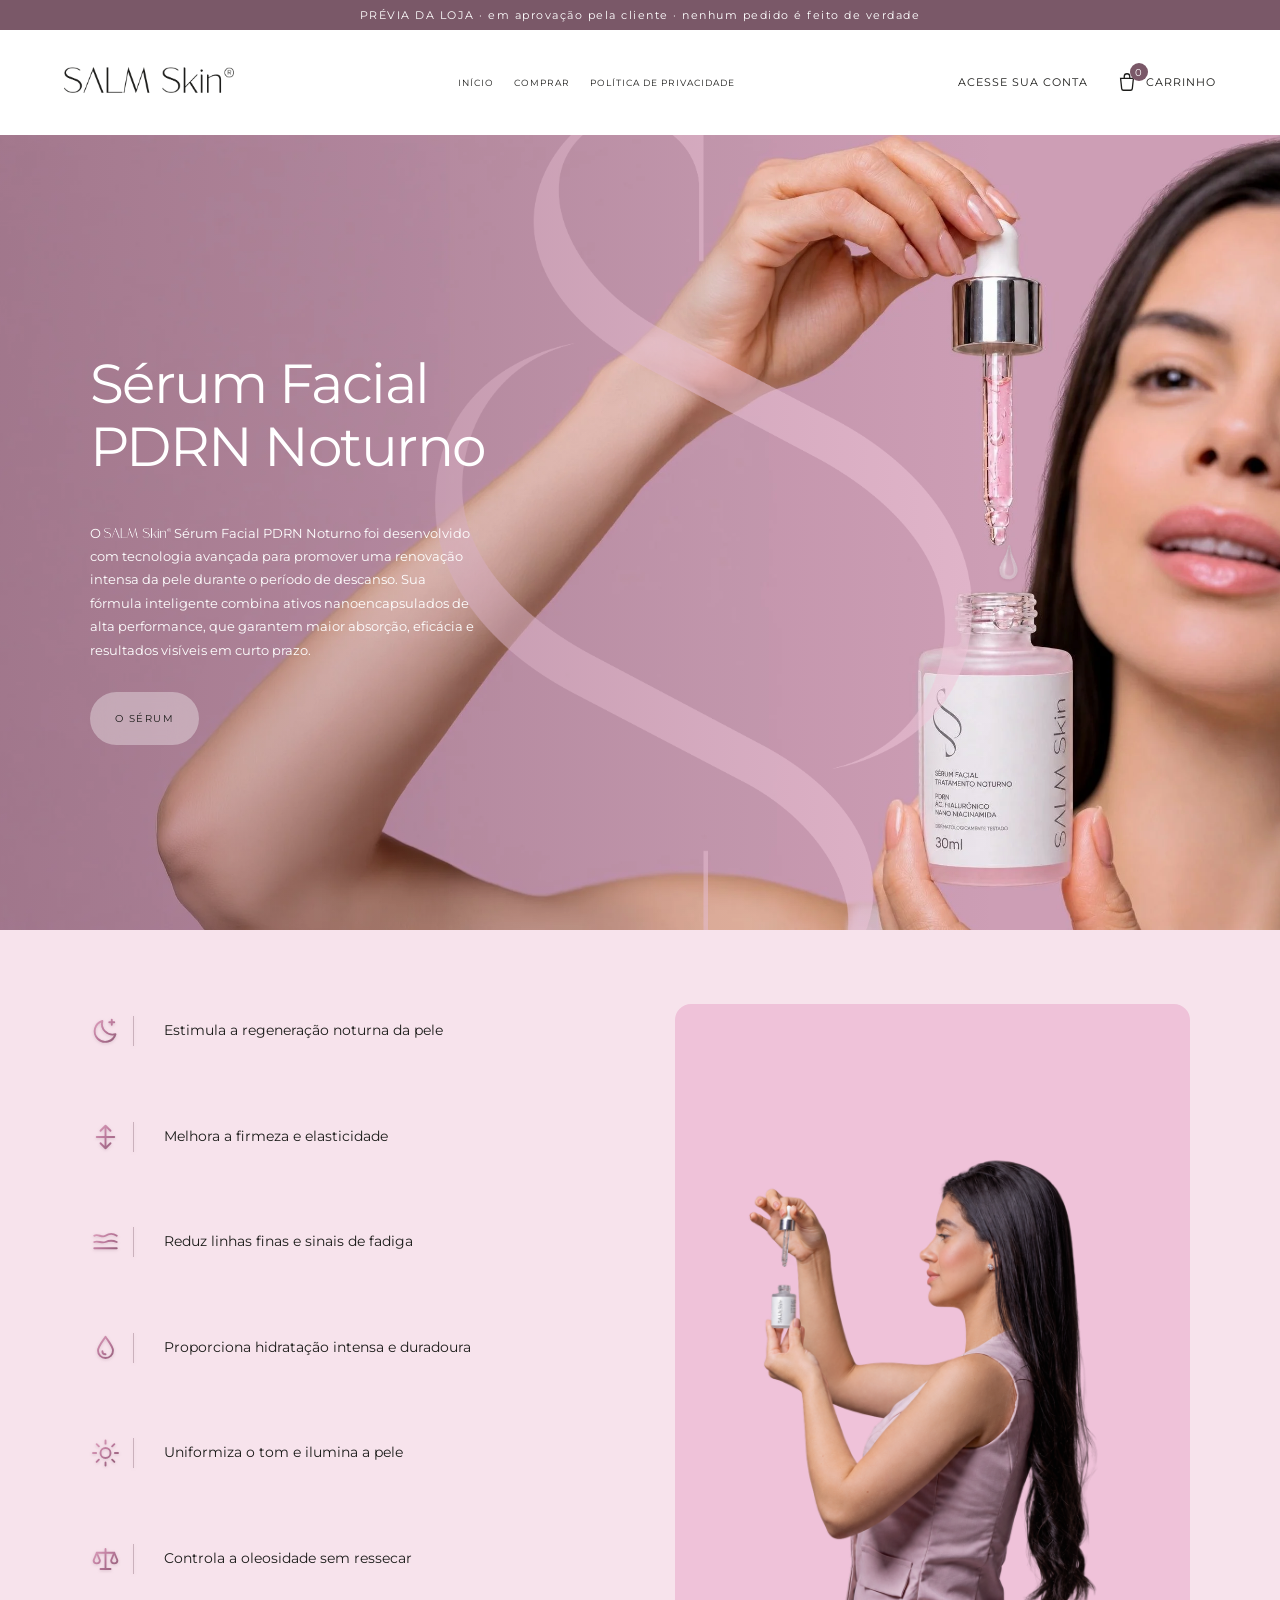
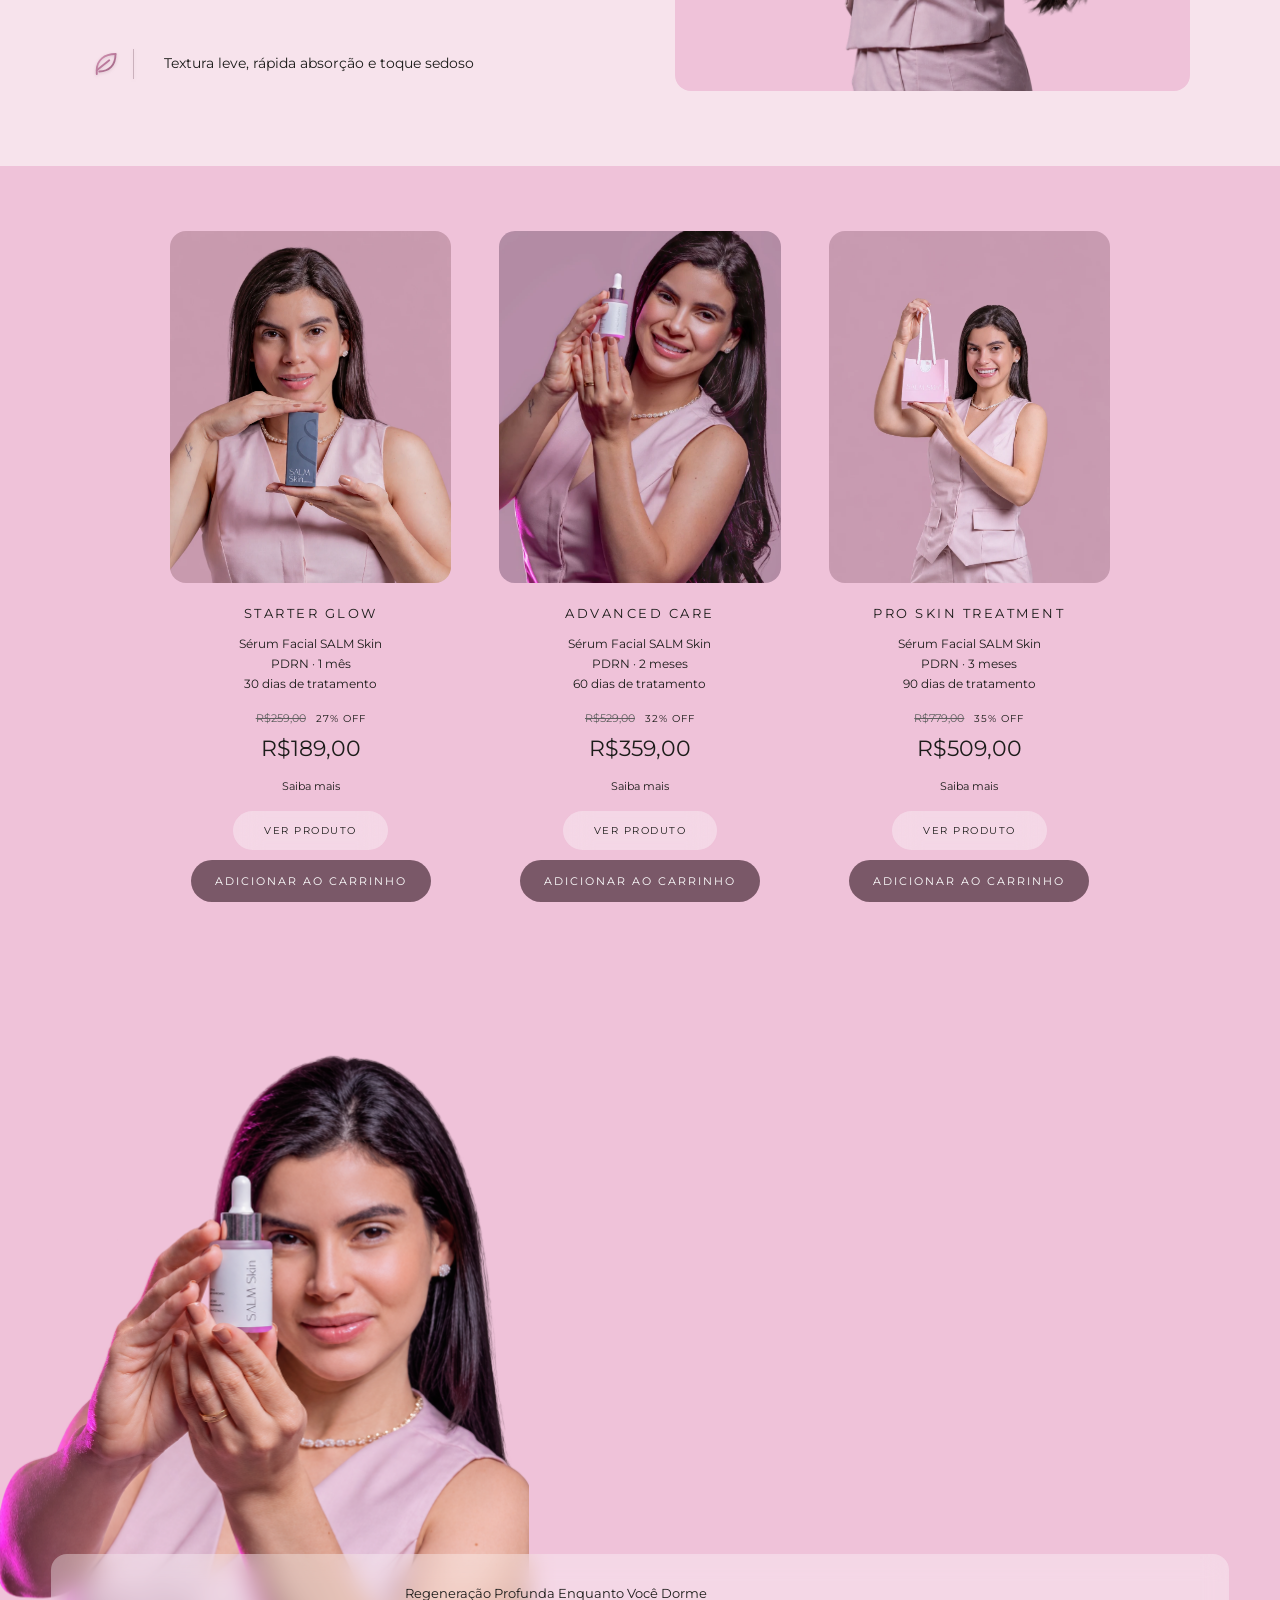
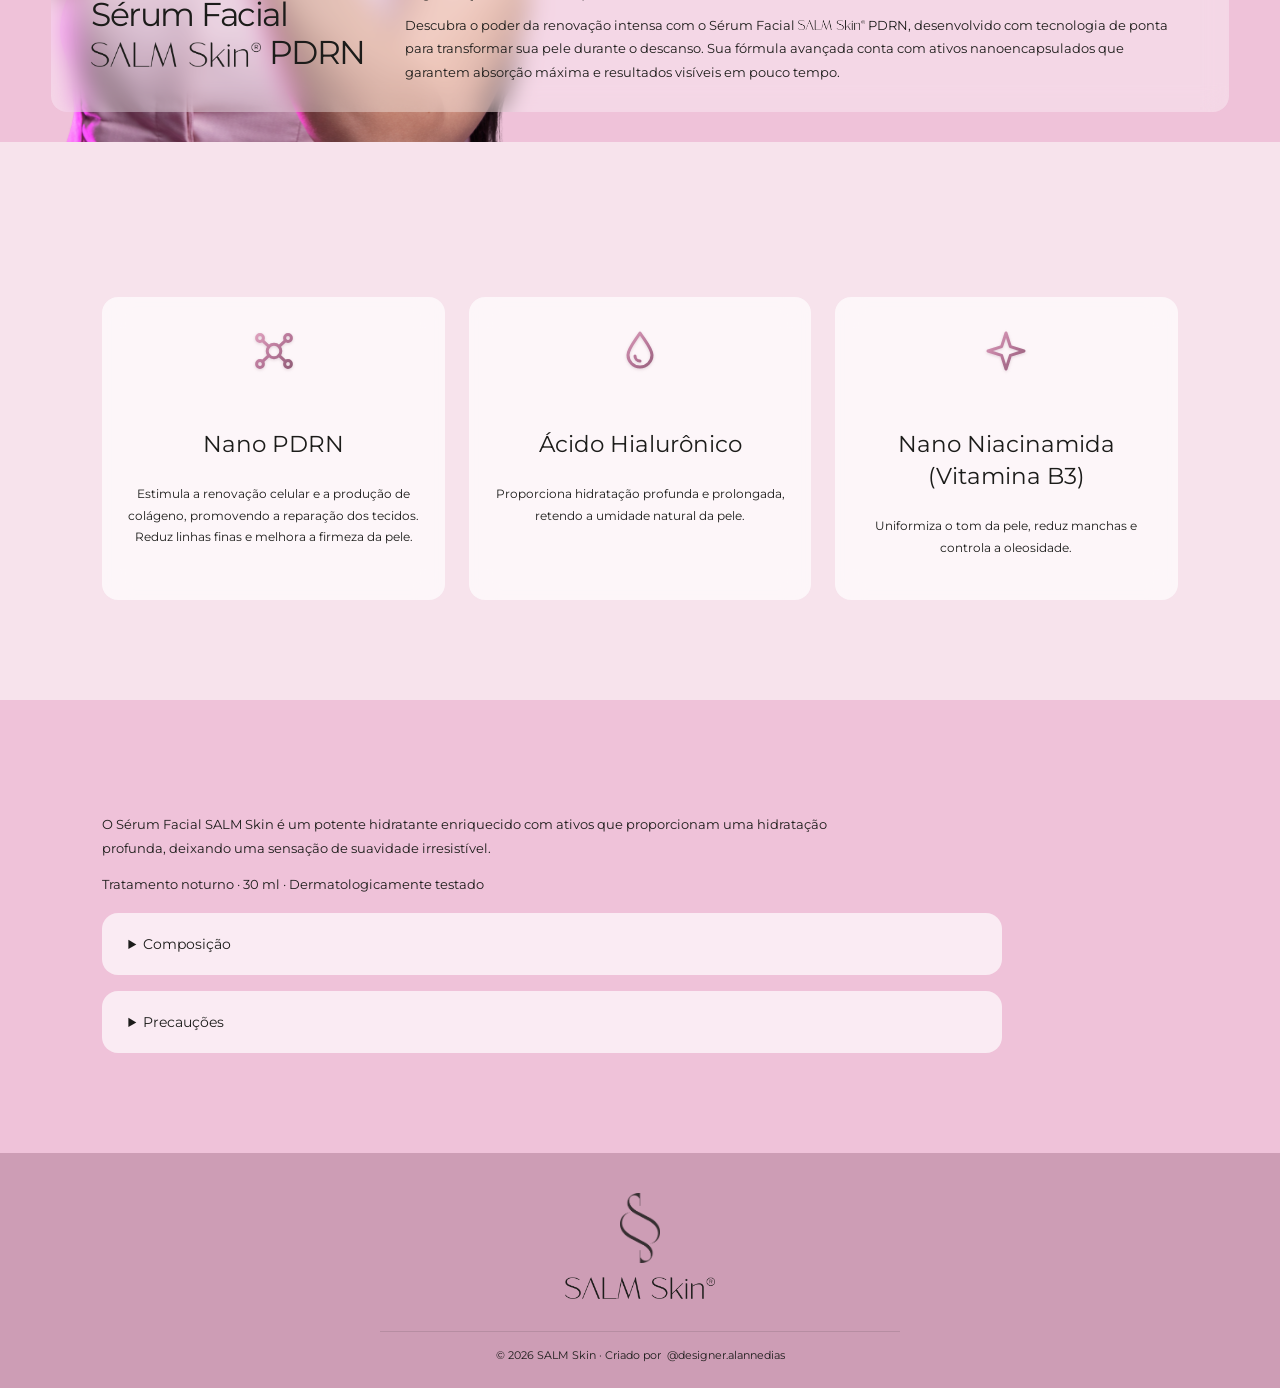
==== commit 5fbf6f90: "Prévia da loja: símbolo SALM grande como marca d'água sobre o braço Rosa translúcido, entre a foto e" ====
--- a/loja-previa/index.html
+++ b/loja-previa/index.html
@@ -1,3 +1,3 @@
-<!doctype html><html lang="pt-BR"><head><meta charset="UTF-8"><meta name="viewport" content="width=device-width,initial-scale=1"><title>SALM Skin</title><link rel="stylesheet" href="style.css"><link rel="stylesheet" href="loja/store.css?v=pingo-largo-mao-15"></head><body><div class="preview-flag">PRÉVIA DA LOJA · em aprovação pela cliente · nenhum pedido é feito de verdade</div><header><a href="index.html" aria-label="SALM Skin início"><img src="../assets/wordmark.png" alt="SALM Skin"></a><nav><a href="#inicio">INÍCIO</a><a href="#serum">COMPRAR</a><a href="https://salmskin.lojavirtualnuvem.com.br/politica-de-privacidade">POLÍTICA DE PRIVACIDADE</a></nav><div class="header-right"><a class="shop" href="https://salmskin.lojavirtualnuvem.com.br/account/login">ACESSE SUA CONTA</a><a class="cart-link" href="carrinho.html" aria-label="Carrinho"><svg viewBox="0 0 24 24" aria-hidden="true"><path d="M5 8h14l-1.2 11.2a2 2 0 0 1-2 1.8H8.2a2 2 0 0 1-2-1.8Z"/><path d="M9 8V6a3 3 0 0 1 6 0v2"/></svg><b data-cart-count hidden>0</b>CARRINHO</a></div></header><main><section class="hero" id="inicio"><img class="hero-half-symbol" src="../assets/symbol.png" alt="" aria-hidden="true"><div class="intro"><h1>Sérum Facial<br><em>PDRN Noturno</em></h1><p class="lead">O <img class="brand-inline" src="../assets/wordmark.png" alt="SALM Skin"> Sérum Facial PDRN Noturno foi desenvolvido com tecnologia avançada para promover uma renovação intensa da pele durante o período de descanso. Sua fórmula inteligente combina ativos nanoencapsulados de alta performance, que garantem maior absorção, eficácia e resultados visíveis em curto prazo.</p><a class="button" href="#serum">O SÉRUM</a></div><div class="liquid-photo hero-photo"><div class="portrait-stage"><img src="../assets/hero-serum-transparente-v4.webp" data-desktop="../assets/hero-banner-desktop.webp" data-mobile="../assets/hero-serum-transparente-v4.webp" alt="Modelo com conta-gotas e frasco SALM Skin"><i class="serum-drop"></i><i class="serum-drop second"></i></div></div></section><section class="section benefits benefits-orbit"><div class="benefits-composition"><div class="benefits-side"><article class="benefit-point"><svg class="line-icon icon-std" viewBox="0 0 24 24" aria-hidden="true"><path d="M20 14.5A8.5 8.5 0 0 1 9.5 4 8.5 8.5 0 1 0 20 14.5Z"/><path d="M17 3v4M15 5h4"/></svg>Estimula a regeneração noturna da pele</article><article class="benefit-point"><svg class="line-icon icon-std" viewBox="0 0 24 24" aria-hidden="true"><path d="M12 3v18M8 7l4-4 4 4M8 17l4 4 4-4"/><path d="M5 12h14"/></svg>Melhora a firmeza e elasticidade</article><article class="benefit-point"><svg class="line-icon icon-std" viewBox="0 0 24 24" aria-hidden="true"><path d="M3 7c3-2 6 2 9 0s6-2 9 0"/><path d="M3 12c3-1.3 6 1.3 9 0s6-1.3 9 0"/><path d="M3 17h18"/></svg>Reduz linhas finas e sinais de fadiga</article><article class="benefit-point"><svg class="line-icon icon-std" viewBox="0 0 24 24" aria-hidden="true"><path d="M12 3c-3 4.5-6 8-6 11a6 6 0 0 0 12 0c0-3-3-6.5-6-11Z"/><path d="M9.5 14.5a2.5 2.5 0 0 0 2.5 2.5"/></svg>Proporciona hidratação intensa e duradoura</article><article class="benefit-point"><svg class="line-icon icon-std" viewBox="0 0 24 24" aria-hidden="true"><circle cx="12" cy="12" r="4"/><path d="M12 2v2.5M12 19.5V22M2 12h2.5M19.5 12H22M4.9 4.9l1.8 1.8M17.3 17.3l1.8 1.8M4.9 19.1l1.8-1.8M17.3 6.7l1.8-1.8"/></svg>Uniformiza o tom e ilumina a pele</article><article class="benefit-point"><svg class="line-icon icon-std" viewBox="0 0 24 24" aria-hidden="true"><path d="M12 4v16M8 20h8M5 7h14"/><path d="M5 7l-2.5 6a2.5 2.5 0 0 0 5 0Z"/><path d="M19 7l-2.5 6a2.5 2.5 0 0 0 5 0Z"/></svg>Controla a oleosidade sem ressecar</article><article class="benefit-point"><svg class="line-icon icon-std" viewBox="0 0 24 24" aria-hidden="true"><path d="M20 4C11 4 5 9 5 17v3"/><path d="M20 4c0 9-5 14-13 14"/><path d="M5 17 15 9"/></svg>Textura leve, rápida absorção e toque sedoso</article></div><div class="benefits-serum"><img class="benefits-photo" src="../assets/ritual-transparent.png" alt="Gota do Sérum Facial SALM Skin PDRN caindo no frasco"></div></div></section><section class="section catalog" id="serum"><div class="catalog-grid"><article><img class="catalog-image img-caixa" src="../assets/produto-caixa-rosa-v2.webp" alt="Starter Glow: modelo segurando a caixa do Sérum SALM Skin"><h3>Starter Glow</h3><p class="cat-desc">Sérum Facial SALM Skin<br>PDRN · 1 mês<br>30 dias de tratamento</p><p class="cat-old"><del>R$259,00</del> <span>27% OFF</span></p><p class="cat-price"><strong>R$189,00</strong></p><details class="plan-details"><summary>Saiba mais</summary><p>Ideal para quem deseja iniciar sua jornada de cuidados com a SALM Skin. Este frasco é o ponto de partida para adaptar sua pele à tecnologia nanoencapsulada e sentir os primeiros sinais de renovação e viço.</p></details><a class="button" href="produto.html?p=starter-glow">VER PRODUTO</a><button class="btn-dark add-btn" data-add="starter-glow">ADICIONAR AO CARRINHO</button></article><article><img class="catalog-image" src="../assets/produto-sorriso-rosa.webp" alt="Advanced Care"><h3>Advanced Care</h3><p class="cat-desc">Sérum Facial SALM Skin<br>PDRN · 2 meses<br>60 dias de tratamento</p><p class="cat-old"><del>R$529,00</del> <span>32% OFF</span></p><p class="cat-price"><strong>R$359,00</strong></p><details class="plan-details"><summary>Saiba mais</summary><p>Quando o cuidado vira rotina. Este kit com 2 séruns é focado em quem já busca resultados mais consistentes na uniformização do tom e na firmeza da pele. A constância potencializa a ação regeneradora do Nano PDRN.</p></details><a class="button" href="produto.html?p=advanced-care">VER PRODUTO</a><button class="btn-dark add-btn" data-add="advanced-care">ADICIONAR AO CARRINHO</button></article><article><img class="catalog-image img-sacola" src="../assets/produto-sacola-rosa-v2.webp" alt="Pro Skin Treatment: modelo com a sacola SALM Skin"><h3>Pro Skin Treatment</h3><p class="cat-desc">Sérum Facial SALM Skin<br>PDRN · 3 meses<br>90 dias de tratamento</p><p class="cat-old"><del>R$779,00</del> <span>35% OFF</span></p><p class="cat-price"><strong>R$509,00</strong></p><details class="plan-details"><summary>Saiba mais</summary><p>BÔNUS EXCLUSIVO: Frete Grátis + Mini Guia Digital &quot;Rotina de Pele SALM Skin&quot;.<br><br>O protocolo recomendado para a transformação real da sua pele. Três meses é o ciclo ideal para que os ativos nanoencapsulados atuem profundamente em todas as camadas, entregando o máximo de regeneração, clareamento e rejuvenescimento.</p></details><a class="button" href="produto.html?p=pro-skin">VER PRODUTO</a><button class="btn-dark add-btn" data-add="pro-skin">ADICIONAR AO CARRINHO</button></article></div></section><section class="liquid-section serum-story"><div class="faithful-product"><img src="../assets/serum-recorte.png" alt="Embalagem original do Sérum Facial SALM Skin PDRN"></div><div class="liquid-copy"><h2>Sérum Facial<br><em><img class="brand-inline" src="../assets/wordmark.png" alt="SALM Skin"> PDRN</em></h2><p>Regeneração Profunda Enquanto Você Dorme</p><p>Descubra o poder da renovação intensa com o Sérum Facial <img class="brand-inline" src="../assets/wordmark.png" alt="SALM Skin"> PDRN, desenvolvido com tecnologia de ponta para transformar sua pele durante o descanso. Sua fórmula avançada conta com ativos nanoencapsulados que garantem absorção máxima e resultados visíveis em pouco tempo.</p></div></section><section class="formula section"><svg width="0" height="0" style="position:absolute" aria-hidden="true"><defs><linearGradient id="pinkGlass" x1="0" y1="0" x2="1" y2="1"><stop offset="0" stop-color="#fbe6f0" stop-opacity=".9"/><stop offset=".55" stop-color="#e7a9c6" stop-opacity=".6"/><stop offset="1" stop-color="#c98aa9" stop-opacity=".75"/></linearGradient><linearGradient id="pinkLine" gradientUnits="userSpaceOnUse" x1="2" y1="2" x2="22" y2="22"><stop offset="0" stop-color="#e3a6c2"/><stop offset=".5" stop-color="#b9789a"/><stop offset="1" stop-color="#8c5a73"/></linearGradient></defs></svg><div class="ingredients"><article><span class="glass-tile"><svg class="active-icon icon-std" viewBox="0 0 24 24" aria-hidden="true"><circle cx="12" cy="12" r="3.4"/><circle cx="5" cy="5.5" r="1.7"/><circle cx="19" cy="5.5" r="1.7"/><circle cx="5" cy="18.5" r="1.7"/><circle cx="19" cy="18.5" r="1.7"/><path d="M6.3 6.8l3.2 3M17.7 6.8l-3.2 3M6.3 17.2l3.2-3M17.7 17.2l-3.2-3"/></svg></span><h3>Nano PDRN</h3><p>Estimula a renovação celular e a produção de colágeno, promovendo a reparação dos tecidos. Reduz linhas finas e melhora a firmeza da pele.</p></article><article><span class="glass-tile"><svg class="active-icon icon-std" viewBox="0 0 24 24" aria-hidden="true"><path d="M12 3c-3 4.5-6 8-6 11a6 6 0 0 0 12 0c0-3-3-6.5-6-11Z"/><path d="M9.5 14.5a2.5 2.5 0 0 0 2.5 2.5"/></svg></span><h3>Ácido Hialurônico</h3><p>Proporciona hidratação profunda e prolongada, retendo a umidade natural da pele.</p></article><article><span class="glass-tile"><svg class="active-icon icon-std" viewBox="0 0 24 24" aria-hidden="true"><path d="M12 3l2.2 6.8L21 12l-6.8 2.2L12 21l-2.2-6.8L3 12l6.8-2.2Z"/></svg></span><h3>Nano Niacinamida (Vitamina B3)</h3><p>Uniformiza o tom da pele, reduz manchas e controla a oleosidade.</p></article></div></section><section class="section label-info"><p>O Sérum Facial SALM Skin é um potente hidratante enriquecido com ativos que proporcionam uma hidratação profunda, deixando uma sensação de suavidade irresistível.</p><p>Tratamento noturno · 30 ml · Dermatologicamente testado</p><details><summary>Composição</summary><p>Aqua, Xanthan Gum, Panthenol, Niacinamide, Propylene Glycol, Diazolidinyl Urea, Parfum, Lecithin, Sodium Hyaluronate, Sodium DNA, Caprylic/Capric Triglyceride, Phenoxyethanol, Polysorbate 80, Sorbitan Stearate, Caprylyl Glycol, PCA Ethyl Cocoyl Arginate, Benzyl Salicylate, Limonene, Iodopropynyl Butylcarbamate, Cyanocobalamin, Lactic Acid.</p></details><details><summary>Precauções</summary><p>Mantenha fora do alcance das crianças, em local fresco e protegido dos raios solares. Caso o produto entre em contato com os olhos, lave imediatamente com água em abundância. No caso de irritação, suspenda o uso e, se necessário, procure orientação médica. Uso externo.</p></details></section></main><footer><img class="footer-symbol" src="../assets/symbol.png" alt="Símbolo SALM Skin"><img src="../assets/wordmark.png" alt="SALM Skin"><div class="creator-credit">© 2026 SALM Skin · Criado por <a href="https://www.instagram.com/designer.alannedias/" target="_blank" rel="noopener noreferrer">@designer.alannedias</a></div></footer><script src="app.js?v=frasco-mais-alto-11"></script><script src="loja/store.js"></script></body></html>
+<!doctype html><html lang="pt-BR"><head><meta charset="UTF-8"><meta name="viewport" content="width=device-width,initial-scale=1"><title>SALM Skin</title><link rel="stylesheet" href="style.css"><link rel="stylesheet" href="loja/store.css?v=pingo-largo-mao-15"></head><body><div class="preview-flag">PRÉVIA DA LOJA · em aprovação pela cliente · nenhum pedido é feito de verdade</div><header><a href="index.html" aria-label="SALM Skin início"><img src="../assets/wordmark.png" alt="SALM Skin"></a><nav><a href="#inicio">INÍCIO</a><a href="#serum">COMPRAR</a><a href="https://salmskin.lojavirtualnuvem.com.br/politica-de-privacidade">POLÍTICA DE PRIVACIDADE</a></nav><div class="header-right"><a class="shop" href="https://salmskin.lojavirtualnuvem.com.br/account/login">ACESSE SUA CONTA</a><a class="cart-link" href="carrinho.html" aria-label="Carrinho"><svg viewBox="0 0 24 24" aria-hidden="true"><path d="M5 8h14l-1.2 11.2a2 2 0 0 1-2 1.8H8.2a2 2 0 0 1-2-1.8Z"/><path d="M9 8V6a3 3 0 0 1 6 0v2"/></svg><b data-cart-count hidden>0</b>CARRINHO</a></div></header><main><section class="hero" id="inicio"><img class="hero-half-symbol" src="../assets/symbol.png" alt="" aria-hidden="true"><i class="hero-watermark" aria-hidden="true"></i><div class="intro"><h1>Sérum Facial<br><em>PDRN Noturno</em></h1><p class="lead">O <img class="brand-inline" src="../assets/wordmark.png" alt="SALM Skin"> Sérum Facial PDRN Noturno foi desenvolvido com tecnologia avançada para promover uma renovação intensa da pele durante o período de descanso. Sua fórmula inteligente combina ativos nanoencapsulados de alta performance, que garantem maior absorção, eficácia e resultados visíveis em curto prazo.</p><a class="button" href="#serum">O SÉRUM</a></div><div class="liquid-photo hero-photo"><div class="portrait-stage"><img src="../assets/hero-serum-transparente-v4.webp" data-desktop="../assets/hero-banner-desktop.webp" data-mobile="../assets/hero-serum-transparente-v4.webp" alt="Modelo com conta-gotas e frasco SALM Skin"><i class="serum-drop"></i><i class="serum-drop second"></i></div></div></section><section class="section benefits benefits-orbit"><div class="benefits-composition"><div class="benefits-side"><article class="benefit-point"><svg class="line-icon icon-std" viewBox="0 0 24 24" aria-hidden="true"><path d="M20 14.5A8.5 8.5 0 0 1 9.5 4 8.5 8.5 0 1 0 20 14.5Z"/><path d="M17 3v4M15 5h4"/></svg>Estimula a regeneração noturna da pele</article><article class="benefit-point"><svg class="line-icon icon-std" viewBox="0 0 24 24" aria-hidden="true"><path d="M12 3v18M8 7l4-4 4 4M8 17l4 4 4-4"/><path d="M5 12h14"/></svg>Melhora a firmeza e elasticidade</article><article class="benefit-point"><svg class="line-icon icon-std" viewBox="0 0 24 24" aria-hidden="true"><path d="M3 7c3-2 6 2 9 0s6-2 9 0"/><path d="M3 12c3-1.3 6 1.3 9 0s6-1.3 9 0"/><path d="M3 17h18"/></svg>Reduz linhas finas e sinais de fadiga</article><article class="benefit-point"><svg class="line-icon icon-std" viewBox="0 0 24 24" aria-hidden="true"><path d="M12 3c-3 4.5-6 8-6 11a6 6 0 0 0 12 0c0-3-3-6.5-6-11Z"/><path d="M9.5 14.5a2.5 2.5 0 0 0 2.5 2.5"/></svg>Proporciona hidratação intensa e duradoura</article><article class="benefit-point"><svg class="line-icon icon-std" viewBox="0 0 24 24" aria-hidden="true"><circle cx="12" cy="12" r="4"/><path d="M12 2v2.5M12 19.5V22M2 12h2.5M19.5 12H22M4.9 4.9l1.8 1.8M17.3 17.3l1.8 1.8M4.9 19.1l1.8-1.8M17.3 6.7l1.8-1.8"/></svg>Uniformiza o tom e ilumina a pele</article><article class="benefit-point"><svg class="line-icon icon-std" viewBox="0 0 24 24" aria-hidden="true"><path d="M12 4v16M8 20h8M5 7h14"/><path d="M5 7l-2.5 6a2.5 2.5 0 0 0 5 0Z"/><path d="M19 7l-2.5 6a2.5 2.5 0 0 0 5 0Z"/></svg>Controla a oleosidade sem ressecar</article><article class="benefit-point"><svg class="line-icon icon-std" viewBox="0 0 24 24" aria-hidden="true"><path d="M20 4C11 4 5 9 5 17v3"/><path d="M20 4c0 9-5 14-13 14"/><path d="M5 17 15 9"/></svg>Textura leve, rápida absorção e toque sedoso</article></div><div class="benefits-serum"><img class="benefits-photo" src="../assets/ritual-transparent.png" alt="Gota do Sérum Facial SALM Skin PDRN caindo no frasco"></div></div></section><section class="section catalog" id="serum"><div class="catalog-grid"><article><img class="catalog-image img-caixa" src="../assets/produto-caixa-rosa-v2.webp" alt="Starter Glow: modelo segurando a caixa do Sérum SALM Skin"><h3>Starter Glow</h3><p class="cat-desc">Sérum Facial SALM Skin<br>PDRN · 1 mês<br>30 dias de tratamento</p><p class="cat-old"><del>R$259,00</del> <span>27% OFF</span></p><p class="cat-price"><strong>R$189,00</strong></p><details class="plan-details"><summary>Saiba mais</summary><p>Ideal para quem deseja iniciar sua jornada de cuidados com a SALM Skin. Este frasco é o ponto de partida para adaptar sua pele à tecnologia nanoencapsulada e sentir os primeiros sinais de renovação e viço.</p></details><a class="button" href="produto.html?p=starter-glow">VER PRODUTO</a><button class="btn-dark add-btn" data-add="starter-glow">ADICIONAR AO CARRINHO</button></article><article><img class="catalog-image" src="../assets/produto-sorriso-rosa.webp" alt="Advanced Care"><h3>Advanced Care</h3><p class="cat-desc">Sérum Facial SALM Skin<br>PDRN · 2 meses<br>60 dias de tratamento</p><p class="cat-old"><del>R$529,00</del> <span>32% OFF</span></p><p class="cat-price"><strong>R$359,00</strong></p><details class="plan-details"><summary>Saiba mais</summary><p>Quando o cuidado vira rotina. Este kit com 2 séruns é focado em quem já busca resultados mais consistentes na uniformização do tom e na firmeza da pele. A constância potencializa a ação regeneradora do Nano PDRN.</p></details><a class="button" href="produto.html?p=advanced-care">VER PRODUTO</a><button class="btn-dark add-btn" data-add="advanced-care">ADICIONAR AO CARRINHO</button></article><article><img class="catalog-image img-sacola" src="../assets/produto-sacola-rosa-v2.webp" alt="Pro Skin Treatment: modelo com a sacola SALM Skin"><h3>Pro Skin Treatment</h3><p class="cat-desc">Sérum Facial SALM Skin<br>PDRN · 3 meses<br>90 dias de tratamento</p><p class="cat-old"><del>R$779,00</del> <span>35% OFF</span></p><p class="cat-price"><strong>R$509,00</strong></p><details class="plan-details"><summary>Saiba mais</summary><p>BÔNUS EXCLUSIVO: Frete Grátis + Mini Guia Digital &quot;Rotina de Pele SALM Skin&quot;.<br><br>O protocolo recomendado para a transformação real da sua pele. Três meses é o ciclo ideal para que os ativos nanoencapsulados atuem profundamente em todas as camadas, entregando o máximo de regeneração, clareamento e rejuvenescimento.</p></details><a class="button" href="produto.html?p=pro-skin">VER PRODUTO</a><button class="btn-dark add-btn" data-add="pro-skin">ADICIONAR AO CARRINHO</button></article></div></section><section class="liquid-section serum-story"><div class="faithful-product"><img src="../assets/serum-recorte.png" alt="Embalagem original do Sérum Facial SALM Skin PDRN"></div><div class="liquid-copy"><h2>Sérum Facial<br><em><img class="brand-inline" src="../assets/wordmark.png" alt="SALM Skin"> PDRN</em></h2><p>Regeneração Profunda Enquanto Você Dorme</p><p>Descubra o poder da renovação intensa com o Sérum Facial <img class="brand-inline" src="../assets/wordmark.png" alt="SALM Skin"> PDRN, desenvolvido com tecnologia de ponta para transformar sua pele durante o descanso. Sua fórmula avançada conta com ativos nanoencapsulados que garantem absorção máxima e resultados visíveis em pouco tempo.</p></div></section><section class="formula section"><svg width="0" height="0" style="position:absolute" aria-hidden="true"><defs><linearGradient id="pinkGlass" x1="0" y1="0" x2="1" y2="1"><stop offset="0" stop-color="#fbe6f0" stop-opacity=".9"/><stop offset=".55" stop-color="#e7a9c6" stop-opacity=".6"/><stop offset="1" stop-color="#c98aa9" stop-opacity=".75"/></linearGradient><linearGradient id="pinkLine" gradientUnits="userSpaceOnUse" x1="2" y1="2" x2="22" y2="22"><stop offset="0" stop-color="#e3a6c2"/><stop offset=".5" stop-color="#b9789a"/><stop offset="1" stop-color="#8c5a73"/></linearGradient></defs></svg><div class="ingredients"><article><span class="glass-tile"><svg class="active-icon icon-std" viewBox="0 0 24 24" aria-hidden="true"><circle cx="12" cy="12" r="3.4"/><circle cx="5" cy="5.5" r="1.7"/><circle cx="19" cy="5.5" r="1.7"/><circle cx="5" cy="18.5" r="1.7"/><circle cx="19" cy="18.5" r="1.7"/><path d="M6.3 6.8l3.2 3M17.7 6.8l-3.2 3M6.3 17.2l3.2-3M17.7 17.2l-3.2-3"/></svg></span><h3>Nano PDRN</h3><p>Estimula a renovação celular e a produção de colágeno, promovendo a reparação dos tecidos. Reduz linhas finas e melhora a firmeza da pele.</p></article><article><span class="glass-tile"><svg class="active-icon icon-std" viewBox="0 0 24 24" aria-hidden="true"><path d="M12 3c-3 4.5-6 8-6 11a6 6 0 0 0 12 0c0-3-3-6.5-6-11Z"/><path d="M9.5 14.5a2.5 2.5 0 0 0 2.5 2.5"/></svg></span><h3>Ácido Hialurônico</h3><p>Proporciona hidratação profunda e prolongada, retendo a umidade natural da pele.</p></article><article><span class="glass-tile"><svg class="active-icon icon-std" viewBox="0 0 24 24" aria-hidden="true"><path d="M12 3l2.2 6.8L21 12l-6.8 2.2L12 21l-2.2-6.8L3 12l6.8-2.2Z"/></svg></span><h3>Nano Niacinamida (Vitamina B3)</h3><p>Uniformiza o tom da pele, reduz manchas e controla a oleosidade.</p></article></div></section><section class="section label-info"><p>O Sérum Facial SALM Skin é um potente hidratante enriquecido com ativos que proporcionam uma hidratação profunda, deixando uma sensação de suavidade irresistível.</p><p>Tratamento noturno · 30 ml · Dermatologicamente testado</p><details><summary>Composição</summary><p>Aqua, Xanthan Gum, Panthenol, Niacinamide, Propylene Glycol, Diazolidinyl Urea, Parfum, Lecithin, Sodium Hyaluronate, Sodium DNA, Caprylic/Capric Triglyceride, Phenoxyethanol, Polysorbate 80, Sorbitan Stearate, Caprylyl Glycol, PCA Ethyl Cocoyl Arginate, Benzyl Salicylate, Limonene, Iodopropynyl Butylcarbamate, Cyanocobalamin, Lactic Acid.</p></details><details><summary>Precauções</summary><p>Mantenha fora do alcance das crianças, em local fresco e protegido dos raios solares. Caso o produto entre em contato com os olhos, lave imediatamente com água em abundância. No caso de irritação, suspenda o uso e, se necessário, procure orientação médica. Uso externo.</p></details></section></main><footer><img class="footer-symbol" src="../assets/symbol.png" alt="Símbolo SALM Skin"><img src="../assets/wordmark.png" alt="SALM Skin"><div class="creator-credit">© 2026 SALM Skin · Criado por <a href="https://www.instagram.com/designer.alannedias/" target="_blank" rel="noopener noreferrer">@designer.alannedias</a></div></footer><script src="app.js?v=frasco-mais-alto-11"></script><script src="loja/store.js"></script></body></html>
 
 
--- a/loja-previa/loja/store.css
+++ b/loja-previa/loja/store.css
@@ -164,4 +164,4 @@
 @media(min-width:801px){
  .hero .hero-photo .portrait-stage{inset:0 0 auto auto!important;height:100%!important;width:auto!important;aspect-ratio:2/3!important}
 }
-body .hero .hero-photo .portrait-stage .serum-drop:not(.second){background:url("data:image/svg+xml,%3Csvg xmlns='http://www.w3.org/2000/svg' viewBox='0 0 20 26'%3E%3Cdefs%3E%3CradialGradient id='b' cx='.4' cy='.7' r='.62'%3E%3Cstop offset='0' stop-color='%23fff4f9' stop-opacity='.45'/%3E%3Cstop offset='.62' stop-color='%23f3c3da' stop-opacity='.55'/%3E%3Cstop offset='1' stop-color='%23b56f92' stop-opacity='.9'/%3E%3C/radialGradient%3E%3ClinearGradient id='r' x1='0' y1='0' x2='0' y2='1'%3E%3Cstop offset='0' stop-color='%23fff' stop-opacity='0'/%3E%3Cstop offset='1' stop-color='%23fff' stop-opacity='.9'/%3E%3C/linearGradient%3E%3C/defs%3E%3Cpath d='M10 .8C10 .8 3 10.6 3 17.2a7 7 0 0 0 14 0C17 10.6 10 .8 10 .8Z' fill='url%28%23b%29' stroke='%23ffffff' stroke-opacity='.7' stroke-width='.6'/%3E%3Cellipse cx='7.2' cy='15.2' rx='1.5' ry='3.2' fill='%23fff' fill-opacity='.9' transform='rotate%28-12 7.2 15.2%29'/%3E%3Cpath d='M6 21.6a5.2 4 0 0 0 8.2 .6' fill='none' stroke='url%28%23r%29' stroke-width='1'/%3E%3Ccircle cx='12.6' cy='18.6' r='.7' fill='%23fff' fill-opacity='.7'/%3E%3C/svg%3E") center/contain no-repeat!important;width:calc(var(--drip-width,16px)*.9)!important;height:calc(var(--drip-width,16px)*1.17)!important;border:0!important;border-radius:0!important;box-shadow:none!important;filter:drop-shadow(0 1px 1px rgba(110,60,85,.3))!important;transform-origin:50% 0!important;animation:salmDropV5 2.6s infinite!important}@keyframes salmDropV5{0%{top:calc(var(--drip-start) - var(--drip-width,16px)*.35);opacity:0;transform:translateX(-50%) scale(.3,.25)}8%{opacity:1}40%{top:calc(var(--drip-start) - var(--drip-width,16px)*.35);opacity:1;transform:translateX(-50%) scale(.85,.8);animation-timing-function:ease-in}50%{top:calc(var(--drip-start) - var(--drip-width,16px)*.2);transform:translateX(-50%) scale(.8,1.12);animation-timing-function:cubic-bezier(.5,0,1,.55)}82%{top:calc(var(--drip-end) - var(--drip-width,16px)*1.05);opacity:1;transform:translateX(-50%) scale(.9,1.05)}88%{top:calc(var(--drip-end) - var(--drip-width,16px)*.7);opacity:0;transform:translateX(-50%) scale(1.25,.45)}100%{top:calc(var(--drip-end) - var(--drip-width,16px)*.7);opacity:0}}@media(prefers-reduced-motion:reduce){body .hero .hero-photo .portrait-stage .serum-drop{animation:none!important;opacity:0!important}}@media(max-width:700px){body .benefits-orbit .benefits-composition{display:flex!important;flex-direction:column!important}body .benefits-composition .benefits-serum{position:relative!important;inset:auto!important;width:100%!important;height:auto!important;aspect-ratio:1060/1484;overflow:hidden!important;border-radius:16px!important;background:#efc2d9!important;order:-1;margin-bottom:24px}body .benefits-composition .benefits-serum .benefits-photo{position:static!important;width:100%!important;height:100%!important;transform:none!important;object-fit:contain!important;object-position:center bottom!important;max-width:100%!important;-webkit-mask-image:none!important;mask-image:none!important}body .benefits-composition .benefits-side{position:relative!important;z-index:1;width:100%!important;max-width:none!important}}body .hero .hero-photo .portrait-stage .serum-drop:not(.second){background:url("../../assets/gota-leitosa.png") center/contain no-repeat!important;width:calc(var(--drip-width,16px)*1.05)!important;height:calc(var(--drip-width,16px)*1.95)!important;filter:drop-shadow(0 1px 1px rgba(110,60,85,.18))!important;transform-origin:50% 0!important;animation:salmDropPhoto 3s infinite!important}@keyframes salmDropPhoto{0%{top:calc(var(--drip-start) - var(--drip-width,16px)*.5);opacity:0;transform:translateX(-50%) scale(.25,.18)}6%{opacity:1}42%{top:calc(var(--drip-start) - var(--drip-width,16px)*.5);transform:translateX(-50%) scale(.82,.62);animation-timing-function:ease-in-out}52%{top:calc(var(--drip-start) - var(--drip-width,16px)*.45);transform:translateX(-50%) scale(.9,.92);animation-timing-function:ease-in}56%{top:calc(var(--drip-start) - var(--drip-width,16px)*.3);transform:translateX(-50%) scale(.92,1.05);animation-timing-function:cubic-bezier(.55,0,1,.45)}80%{top:calc(var(--drip-end) - var(--drip-width,16px)*1.6);opacity:1;transform:translateX(-50%) scale(.95,1.08)}84%{top:calc(var(--drip-end) - var(--drip-width,16px)*1.1);opacity:0;transform:translateX(-50%) scale(1,.7)}100%{opacity:0;top:calc(var(--drip-end) - var(--drip-width,16px)*1.1)}}body .hero .hero-photo .portrait-stage .serum-drop.second{display:block!important;position:absolute;left:var(--drip-x)!important;top:calc(var(--drip-end) - var(--drip-width,16px)*.15)!important;width:calc(var(--drip-width,16px)*2.6)!important;height:calc(var(--drip-width,16px)*.7)!important;margin:0!important;border:1px solid rgba(255,255,255,.85)!important;border-radius:50%!important;background:radial-gradient(ellipse,rgba(255,255,255,.25),transparent 70%)!important;box-shadow:none!important;filter:none!important;opacity:0;transform:translateX(-50%) scale(.3);animation:salmRipple 3s infinite!important;animation-delay:0s!important;z-index:2}@keyframes salmRipple{0%,80%{opacity:0;transform:translateX(-50%) scale(.3)}83%{opacity:.9;transform:translateX(-50%) scale(.55)}100%{opacity:0;transform:translateX(-50%) scale(1.15)}}@media(prefers-reduced-motion:reduce){body .hero .hero-photo .portrait-stage .serum-drop{animation:none!important;opacity:0!important}}@media(max-width:700px){body .benefits-orbit .benefits-composition{display:grid!important;grid-template-columns:minmax(0,1.15fr) minmax(0,1fr)!important;grid-template-areas:"list img"!important;column-gap:14px!important;align-items:stretch!important}body .benefits-composition .benefits-side{grid-area:list!important;display:flex!important;flex-direction:column!important;justify-content:space-between!important;gap:14px!important}body .benefits-composition .benefits-side .benefit-point{font-size:12px!important;line-height:1.45!important;padding:4px 0!important;gap:10px!important}body .benefits-composition .benefit-point svg.icon-std{width:22px!important;height:22px!important;flex:0 0 22px!important;margin-right:10px!important;padding-right:8px!important}body .benefits-composition .benefits-serum{grid-area:img!important;order:0!important;margin:0!important;aspect-ratio:auto!important;height:100%!important;min-height:420px}body .benefits-composition .benefits-serum .benefits-photo{object-fit:cover!important;object-position:30% 50%!important}}@media(min-width:701px){body .hero .hero-photo{background:transparent!important;box-shadow:none!important}}@media(max-width:700px){body .benefits-composition .benefits-serum{min-height:0!important;height:auto!important;align-self:stretch!important}body .benefits-composition .benefits-serum .benefits-photo{position:absolute!important;inset:0!important;width:100%!important;height:100%!important;object-fit:cover!important;object-position:24% 100%!important}body .benefits-orbit{min-height:0!important;padding-bottom:48px!important}body .benefits-orbit .benefits-composition{min-height:0!important;height:auto!important}}@media(min-width:701px){body .hero::after{background:linear-gradient(90deg,rgba(94,55,74,.34) 0,rgba(94,55,74,.22) 30%,rgba(94,55,74,.09) 55%,rgba(94,55,74,0) 78%)!important}}body .hero .hero-photo .portrait-stage .serum-drop:not(.second){width:calc(var(--drip-width,16px)*1.9)!important;height:calc(var(--drip-width,16px)*3.55)!important;animation-name:salmDropBig!important}@keyframes salmDropBig{0%{top:calc(var(--drip-start) - var(--drip-width,16px)*1.1);opacity:0;transform:translateX(-50%) scale(.25,.18)}6%{opacity:1}42%{top:calc(var(--drip-start) - var(--drip-width,16px)*1.1);transform:translateX(-50%) scale(.82,.62);animation-timing-function:ease-in-out}52%{top:calc(var(--drip-start) - var(--drip-width,16px)*1);transform:translateX(-50%) scale(.9,.92);animation-timing-function:ease-in}56%{top:calc(var(--drip-start) - var(--drip-width,16px)*.7);transform:translateX(-50%) scale(.92,1.05);animation-timing-function:cubic-bezier(.55,0,1,.45)}80%{top:calc(var(--drip-end) - var(--drip-width,16px)*3.2);opacity:1;transform:translateX(-50%) scale(.95,1.06)}84%{top:calc(var(--drip-end) - var(--drip-width,16px)*2.3);opacity:0;transform:translateX(-50%) scale(1,.7)}100%{opacity:0;top:calc(var(--drip-end) - var(--drip-width,16px)*2.3)}}body .hero .hero-photo .portrait-stage .serum-drop.second{width:calc(var(--drip-width,16px)*3.6)!important;height:calc(var(--drip-width,16px)*1)!important}@media(min-width:701px){body .hero .hero-photo{position:absolute!important;inset:0!important;width:100%!important;height:100%!important;z-index:0}body .hero .hero-photo .portrait-stage{position:absolute!important;inset:0!important;width:100%!important;height:100%!important;aspect-ratio:auto!important;border-radius:0!important;box-shadow:none!important}body .hero .hero-photo .portrait-stage>img{position:absolute;inset:0;width:100%!important;height:100%!important;object-fit:cover!important;object-position:85% 50%!important;-webkit-mask-image:none!important;mask-image:none!important}body .hero .intro{position:relative;z-index:2}body .hero-half-symbol{display:none!important}}+body .hero .hero-photo .portrait-stage .serum-drop:not(.second){background:url("data:image/svg+xml,%3Csvg xmlns='http://www.w3.org/2000/svg' viewBox='0 0 20 26'%3E%3Cdefs%3E%3CradialGradient id='b' cx='.4' cy='.7' r='.62'%3E%3Cstop offset='0' stop-color='%23fff4f9' stop-opacity='.45'/%3E%3Cstop offset='.62' stop-color='%23f3c3da' stop-opacity='.55'/%3E%3Cstop offset='1' stop-color='%23b56f92' stop-opacity='.9'/%3E%3C/radialGradient%3E%3ClinearGradient id='r' x1='0' y1='0' x2='0' y2='1'%3E%3Cstop offset='0' stop-color='%23fff' stop-opacity='0'/%3E%3Cstop offset='1' stop-color='%23fff' stop-opacity='.9'/%3E%3C/linearGradient%3E%3C/defs%3E%3Cpath d='M10 .8C10 .8 3 10.6 3 17.2a7 7 0 0 0 14 0C17 10.6 10 .8 10 .8Z' fill='url%28%23b%29' stroke='%23ffffff' stroke-opacity='.7' stroke-width='.6'/%3E%3Cellipse cx='7.2' cy='15.2' rx='1.5' ry='3.2' fill='%23fff' fill-opacity='.9' transform='rotate%28-12 7.2 15.2%29'/%3E%3Cpath d='M6 21.6a5.2 4 0 0 0 8.2 .6' fill='none' stroke='url%28%23r%29' stroke-width='1'/%3E%3Ccircle cx='12.6' cy='18.6' r='.7' fill='%23fff' fill-opacity='.7'/%3E%3C/svg%3E") center/contain no-repeat!important;width:calc(var(--drip-width,16px)*.9)!important;height:calc(var(--drip-width,16px)*1.17)!important;border:0!important;border-radius:0!important;box-shadow:none!important;filter:drop-shadow(0 1px 1px rgba(110,60,85,.3))!important;transform-origin:50% 0!important;animation:salmDropV5 2.6s infinite!important}@keyframes salmDropV5{0%{top:calc(var(--drip-start) - var(--drip-width,16px)*.35);opacity:0;transform:translateX(-50%) scale(.3,.25)}8%{opacity:1}40%{top:calc(var(--drip-start) - var(--drip-width,16px)*.35);opacity:1;transform:translateX(-50%) scale(.85,.8);animation-timing-function:ease-in}50%{top:calc(var(--drip-start) - var(--drip-width,16px)*.2);transform:translateX(-50%) scale(.8,1.12);animation-timing-function:cubic-bezier(.5,0,1,.55)}82%{top:calc(var(--drip-end) - var(--drip-width,16px)*1.05);opacity:1;transform:translateX(-50%) scale(.9,1.05)}88%{top:calc(var(--drip-end) - var(--drip-width,16px)*.7);opacity:0;transform:translateX(-50%) scale(1.25,.45)}100%{top:calc(var(--drip-end) - var(--drip-width,16px)*.7);opacity:0}}@media(prefers-reduced-motion:reduce){body .hero .hero-photo .portrait-stage .serum-drop{animation:none!important;opacity:0!important}}@media(max-width:700px){body .benefits-orbit .benefits-composition{display:flex!important;flex-direction:column!important}body .benefits-composition .benefits-serum{position:relative!important;inset:auto!important;width:100%!important;height:auto!important;aspect-ratio:1060/1484;overflow:hidden!important;border-radius:16px!important;background:#efc2d9!important;order:-1;margin-bottom:24px}body .benefits-composition .benefits-serum .benefits-photo{position:static!important;width:100%!important;height:100%!important;transform:none!important;object-fit:contain!important;object-position:center bottom!important;max-width:100%!important;-webkit-mask-image:none!important;mask-image:none!important}body .benefits-composition .benefits-side{position:relative!important;z-index:1;width:100%!important;max-width:none!important}}body .hero .hero-photo .portrait-stage .serum-drop:not(.second){background:url("../../assets/gota-leitosa.png") center/contain no-repeat!important;width:calc(var(--drip-width,16px)*1.05)!important;height:calc(var(--drip-width,16px)*1.95)!important;filter:drop-shadow(0 1px 1px rgba(110,60,85,.18))!important;transform-origin:50% 0!important;animation:salmDropPhoto 3s infinite!important}@keyframes salmDropPhoto{0%{top:calc(var(--drip-start) - var(--drip-width,16px)*.5);opacity:0;transform:translateX(-50%) scale(.25,.18)}6%{opacity:1}42%{top:calc(var(--drip-start) - var(--drip-width,16px)*.5);transform:translateX(-50%) scale(.82,.62);animation-timing-function:ease-in-out}52%{top:calc(var(--drip-start) - var(--drip-width,16px)*.45);transform:translateX(-50%) scale(.9,.92);animation-timing-function:ease-in}56%{top:calc(var(--drip-start) - var(--drip-width,16px)*.3);transform:translateX(-50%) scale(.92,1.05);animation-timing-function:cubic-bezier(.55,0,1,.45)}80%{top:calc(var(--drip-end) - var(--drip-width,16px)*1.6);opacity:1;transform:translateX(-50%) scale(.95,1.08)}84%{top:calc(var(--drip-end) - var(--drip-width,16px)*1.1);opacity:0;transform:translateX(-50%) scale(1,.7)}100%{opacity:0;top:calc(var(--drip-end) - var(--drip-width,16px)*1.1)}}body .hero .hero-photo .portrait-stage .serum-drop.second{display:block!important;position:absolute;left:var(--drip-x)!important;top:calc(var(--drip-end) - var(--drip-width,16px)*.15)!important;width:calc(var(--drip-width,16px)*2.6)!important;height:calc(var(--drip-width,16px)*.7)!important;margin:0!important;border:1px solid rgba(255,255,255,.85)!important;border-radius:50%!important;background:radial-gradient(ellipse,rgba(255,255,255,.25),transparent 70%)!important;box-shadow:none!important;filter:none!important;opacity:0;transform:translateX(-50%) scale(.3);animation:salmRipple 3s infinite!important;animation-delay:0s!important;z-index:2}@keyframes salmRipple{0%,80%{opacity:0;transform:translateX(-50%) scale(.3)}83%{opacity:.9;transform:translateX(-50%) scale(.55)}100%{opacity:0;transform:translateX(-50%) scale(1.15)}}@media(prefers-reduced-motion:reduce){body .hero .hero-photo .portrait-stage .serum-drop{animation:none!important;opacity:0!important}}@media(max-width:700px){body .benefits-orbit .benefits-composition{display:grid!important;grid-template-columns:minmax(0,1.15fr) minmax(0,1fr)!important;grid-template-areas:"list img"!important;column-gap:14px!important;align-items:stretch!important}body .benefits-composition .benefits-side{grid-area:list!important;display:flex!important;flex-direction:column!important;justify-content:space-between!important;gap:14px!important}body .benefits-composition .benefits-side .benefit-point{font-size:12px!important;line-height:1.45!important;padding:4px 0!important;gap:10px!important}body .benefits-composition .benefit-point svg.icon-std{width:22px!important;height:22px!important;flex:0 0 22px!important;margin-right:10px!important;padding-right:8px!important}body .benefits-composition .benefits-serum{grid-area:img!important;order:0!important;margin:0!important;aspect-ratio:auto!important;height:100%!important;min-height:420px}body .benefits-composition .benefits-serum .benefits-photo{object-fit:cover!important;object-position:30% 50%!important}}@media(min-width:701px){body .hero .hero-photo{background:transparent!important;box-shadow:none!important}}@media(max-width:700px){body .benefits-composition .benefits-serum{min-height:0!important;height:auto!important;align-self:stretch!important}body .benefits-composition .benefits-serum .benefits-photo{position:absolute!important;inset:0!important;width:100%!important;height:100%!important;object-fit:cover!important;object-position:24% 100%!important}body .benefits-orbit{min-height:0!important;padding-bottom:48px!important}body .benefits-orbit .benefits-composition{min-height:0!important;height:auto!important}}@media(min-width:701px){body .hero::after{background:linear-gradient(90deg,rgba(94,55,74,.34) 0,rgba(94,55,74,.22) 30%,rgba(94,55,74,.09) 55%,rgba(94,55,74,0) 78%)!important}}body .hero .hero-photo .portrait-stage .serum-drop:not(.second){width:calc(var(--drip-width,16px)*1.9)!important;height:calc(var(--drip-width,16px)*3.55)!important;animation-name:salmDropBig!important}@keyframes salmDropBig{0%{top:calc(var(--drip-start) - var(--drip-width,16px)*1.1);opacity:0;transform:translateX(-50%) scale(.25,.18)}6%{opacity:1}42%{top:calc(var(--drip-start) - var(--drip-width,16px)*1.1);transform:translateX(-50%) scale(.82,.62);animation-timing-function:ease-in-out}52%{top:calc(var(--drip-start) - var(--drip-width,16px)*1);transform:translateX(-50%) scale(.9,.92);animation-timing-function:ease-in}56%{top:calc(var(--drip-start) - var(--drip-width,16px)*.7);transform:translateX(-50%) scale(.92,1.05);animation-timing-function:cubic-bezier(.55,0,1,.45)}80%{top:calc(var(--drip-end) - var(--drip-width,16px)*3.2);opacity:1;transform:translateX(-50%) scale(.95,1.06)}84%{top:calc(var(--drip-end) - var(--drip-width,16px)*2.3);opacity:0;transform:translateX(-50%) scale(1,.7)}100%{opacity:0;top:calc(var(--drip-end) - var(--drip-width,16px)*2.3)}}body .hero .hero-photo .portrait-stage .serum-drop.second{width:calc(var(--drip-width,16px)*3.6)!important;height:calc(var(--drip-width,16px)*1)!important}@media(min-width:701px){body .hero .hero-photo{position:absolute!important;inset:0!important;width:100%!important;height:100%!important;z-index:0}body .hero .hero-photo .portrait-stage{position:absolute!important;inset:0!important;width:100%!important;height:100%!important;aspect-ratio:auto!important;border-radius:0!important;box-shadow:none!important}body .hero .hero-photo .portrait-stage>img{position:absolute;inset:0;width:100%!important;height:100%!important;object-fit:cover!important;object-position:85% 50%!important;-webkit-mask-image:none!important;mask-image:none!important}body .hero .intro{position:relative;z-index:2}body .hero-half-symbol{display:none!important}}.hero-watermark{display:none}@media(min-width:701px){body .hero .hero-watermark{display:block;position:absolute;z-index:1;pointer-events:none;top:-6%;height:118%;aspect-ratio:1491/2603;left:clamp(260px,34%,640px);background:#f2c9dc;-webkit-mask:url("../../assets/symbol.png") center/contain no-repeat;mask:url("../../assets/symbol.png") center/contain no-repeat;opacity:.55}}
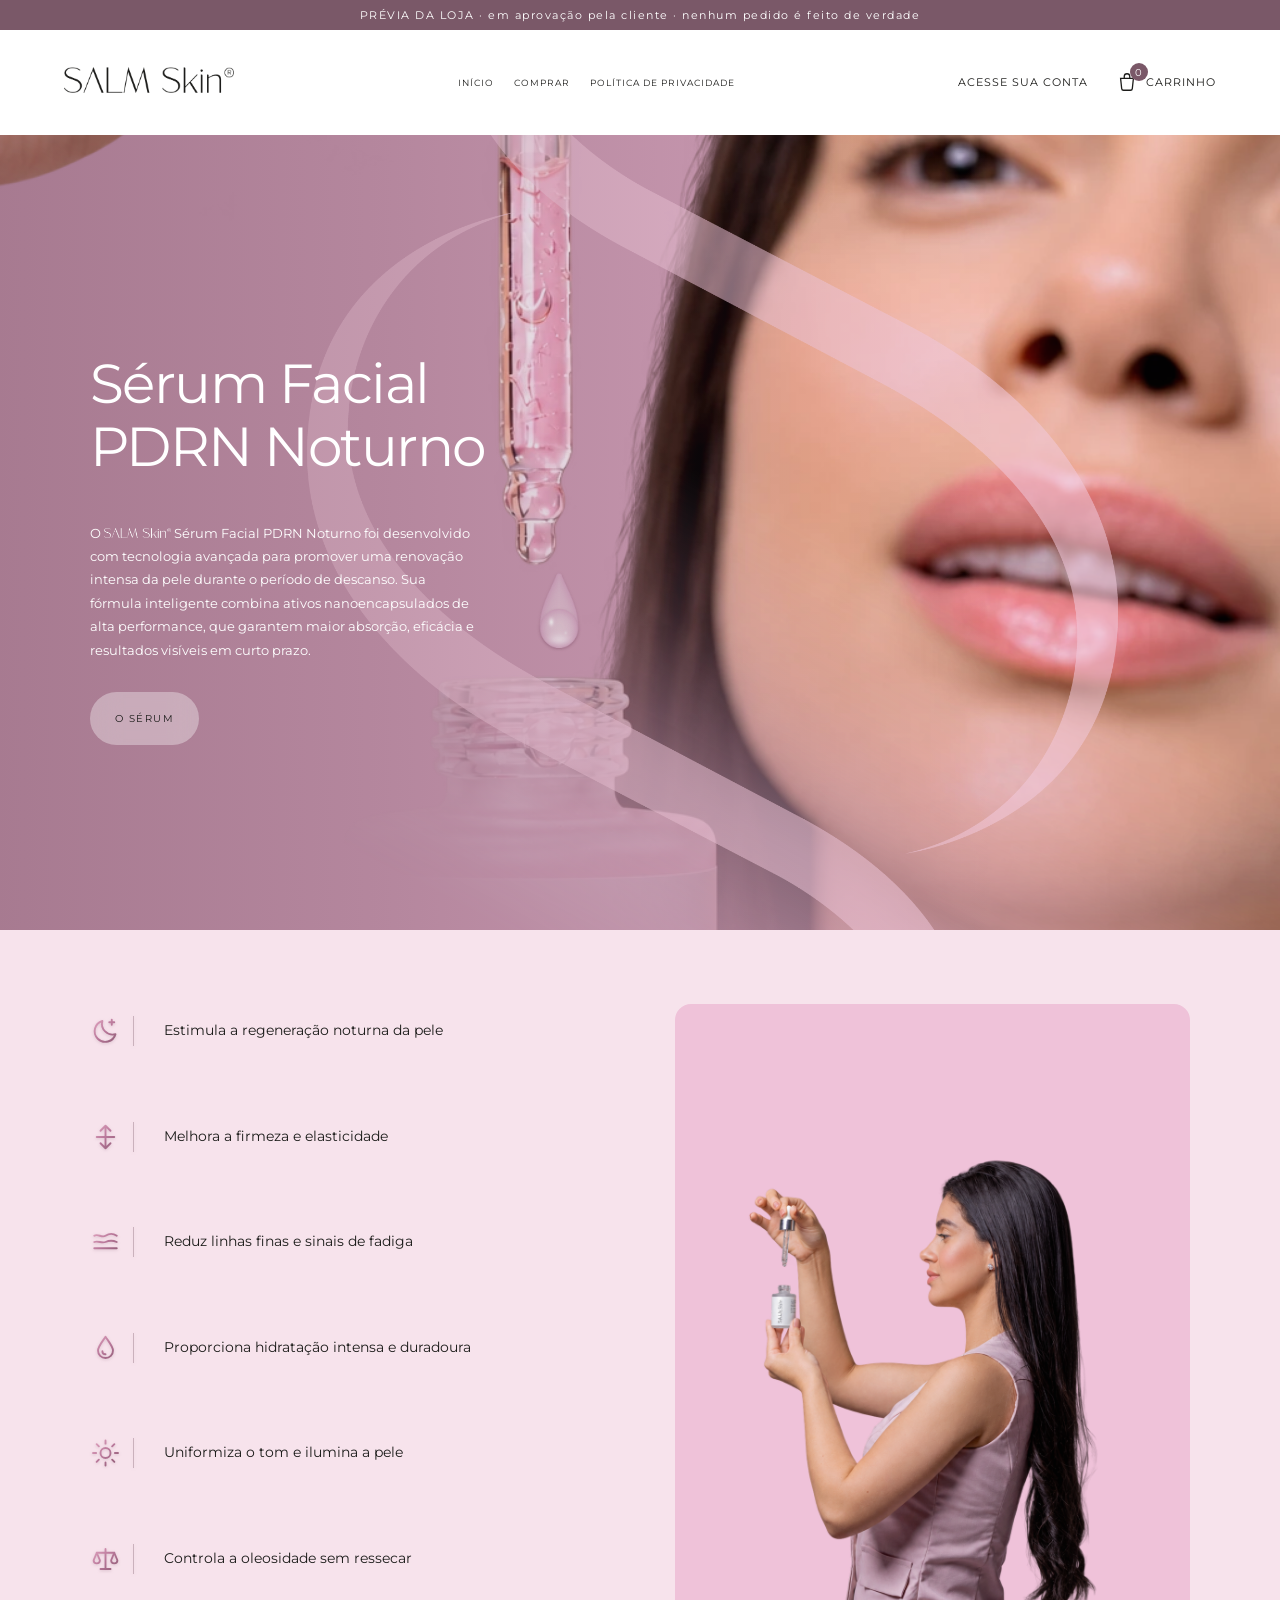
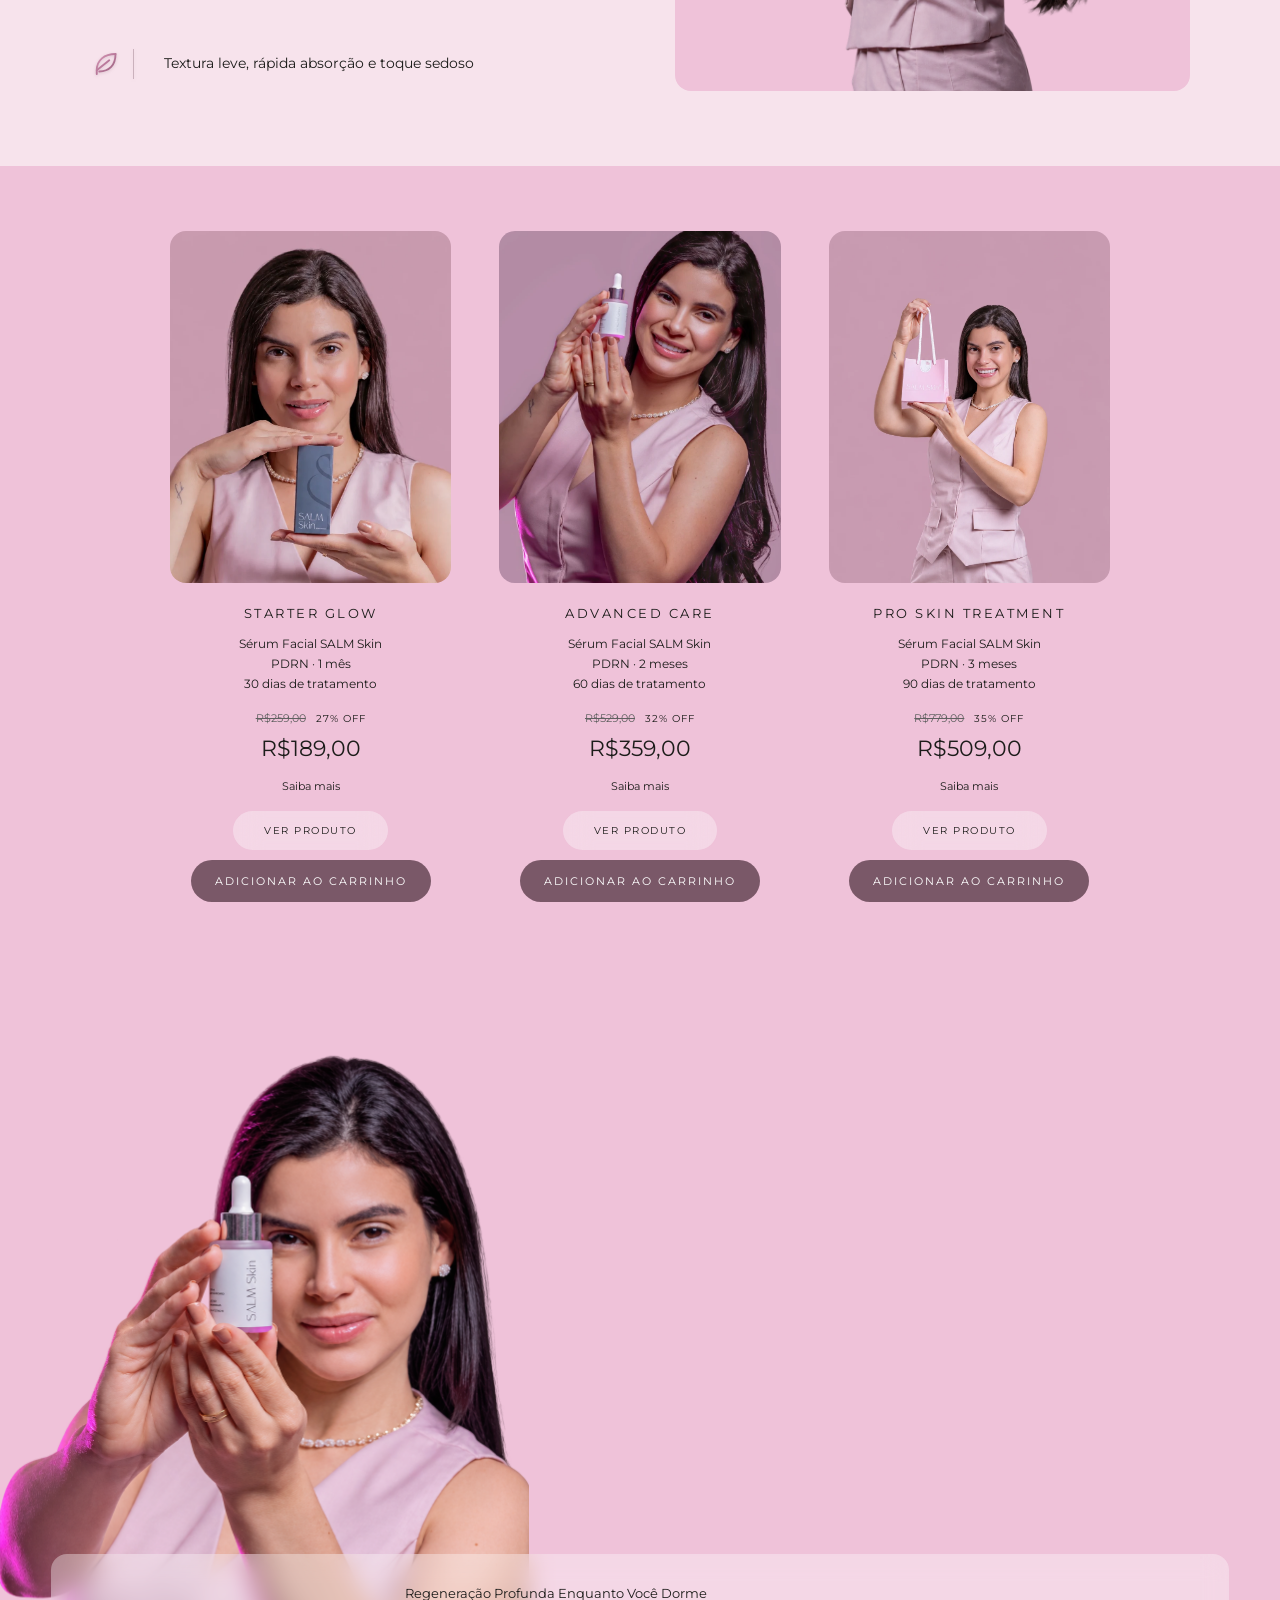
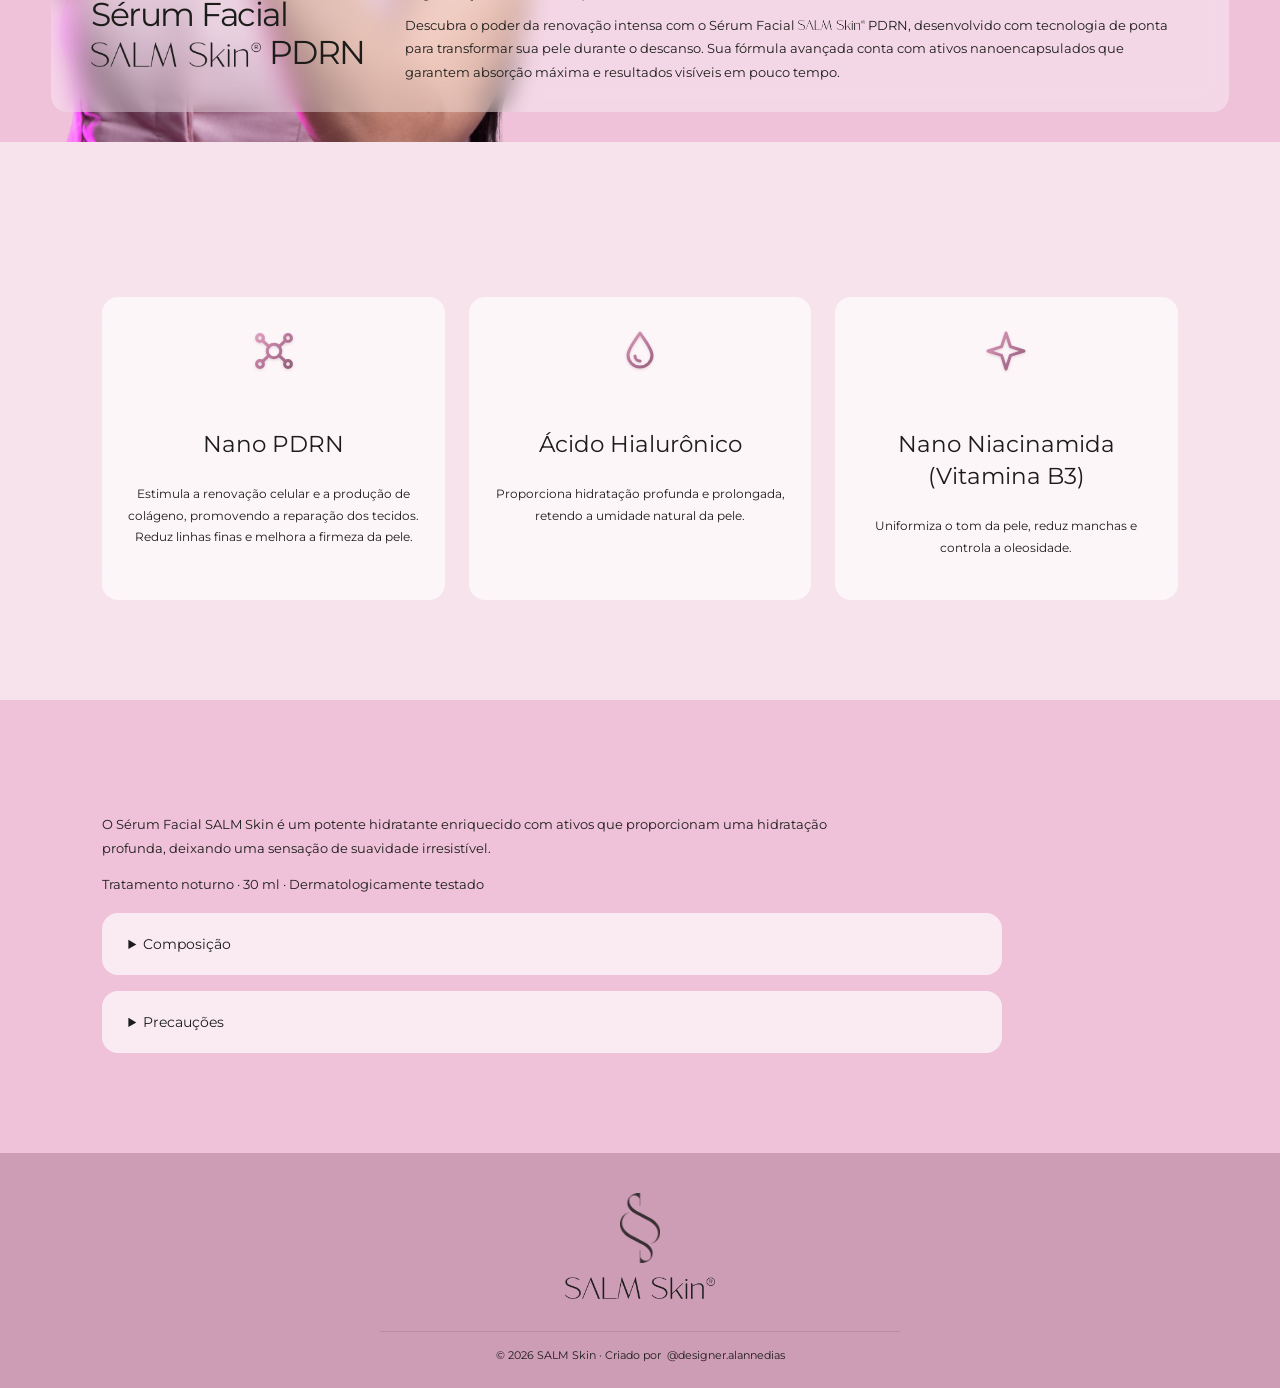
==== commit 971964ae: "Prévia da loja: gota mais realista e foto do produto 1 centralizada - Gota de vidro leitoso com refl" ====
--- a/loja-previa/index.html
+++ b/loja-previa/index.html
@@ -1,3 +1,3 @@
-<!doctype html><html lang="pt-BR"><head><meta charset="UTF-8"><meta name="viewport" content="width=device-width,initial-scale=1"><title>SALM Skin</title><link rel="stylesheet" href="style.css"><link rel="stylesheet" href="loja/store.css?v=pingo-largo-mao-15"></head><body><div class="preview-flag">PRÉVIA DA LOJA · em aprovação pela cliente · nenhum pedido é feito de verdade</div><header><a href="index.html" aria-label="SALM Skin início"><img src="../assets/wordmark.png" alt="SALM Skin"></a><nav><a href="#inicio">INÍCIO</a><a href="#serum">COMPRAR</a><a href="https://salmskin.lojavirtualnuvem.com.br/politica-de-privacidade">POLÍTICA DE PRIVACIDADE</a></nav><div class="header-right"><a class="shop" href="https://salmskin.lojavirtualnuvem.com.br/account/login">ACESSE SUA CONTA</a><a class="cart-link" href="carrinho.html" aria-label="Carrinho"><svg viewBox="0 0 24 24" aria-hidden="true"><path d="M5 8h14l-1.2 11.2a2 2 0 0 1-2 1.8H8.2a2 2 0 0 1-2-1.8Z"/><path d="M9 8V6a3 3 0 0 1 6 0v2"/></svg><b data-cart-count hidden>0</b>CARRINHO</a></div></header><main><section class="hero" id="inicio"><img class="hero-half-symbol" src="../assets/symbol.png" alt="" aria-hidden="true"><i class="hero-watermark" aria-hidden="true"></i><div class="intro"><h1>Sérum Facial<br><em>PDRN Noturno</em></h1><p class="lead">O <img class="brand-inline" src="../assets/wordmark.png" alt="SALM Skin"> Sérum Facial PDRN Noturno foi desenvolvido com tecnologia avançada para promover uma renovação intensa da pele durante o período de descanso. Sua fórmula inteligente combina ativos nanoencapsulados de alta performance, que garantem maior absorção, eficácia e resultados visíveis em curto prazo.</p><a class="button" href="#serum">O SÉRUM</a></div><div class="liquid-photo hero-photo"><div class="portrait-stage"><img src="../assets/hero-serum-transparente-v4.webp" data-desktop="../assets/hero-banner-desktop.webp" data-mobile="../assets/hero-serum-transparente-v4.webp" alt="Modelo com conta-gotas e frasco SALM Skin"><i class="serum-drop"></i><i class="serum-drop second"></i></div></div></section><section class="section benefits benefits-orbit"><div class="benefits-composition"><div class="benefits-side"><article class="benefit-point"><svg class="line-icon icon-std" viewBox="0 0 24 24" aria-hidden="true"><path d="M20 14.5A8.5 8.5 0 0 1 9.5 4 8.5 8.5 0 1 0 20 14.5Z"/><path d="M17 3v4M15 5h4"/></svg>Estimula a regeneração noturna da pele</article><article class="benefit-point"><svg class="line-icon icon-std" viewBox="0 0 24 24" aria-hidden="true"><path d="M12 3v18M8 7l4-4 4 4M8 17l4 4 4-4"/><path d="M5 12h14"/></svg>Melhora a firmeza e elasticidade</article><article class="benefit-point"><svg class="line-icon icon-std" viewBox="0 0 24 24" aria-hidden="true"><path d="M3 7c3-2 6 2 9 0s6-2 9 0"/><path d="M3 12c3-1.3 6 1.3 9 0s6-1.3 9 0"/><path d="M3 17h18"/></svg>Reduz linhas finas e sinais de fadiga</article><article class="benefit-point"><svg class="line-icon icon-std" viewBox="0 0 24 24" aria-hidden="true"><path d="M12 3c-3 4.5-6 8-6 11a6 6 0 0 0 12 0c0-3-3-6.5-6-11Z"/><path d="M9.5 14.5a2.5 2.5 0 0 0 2.5 2.5"/></svg>Proporciona hidratação intensa e duradoura</article><article class="benefit-point"><svg class="line-icon icon-std" viewBox="0 0 24 24" aria-hidden="true"><circle cx="12" cy="12" r="4"/><path d="M12 2v2.5M12 19.5V22M2 12h2.5M19.5 12H22M4.9 4.9l1.8 1.8M17.3 17.3l1.8 1.8M4.9 19.1l1.8-1.8M17.3 6.7l1.8-1.8"/></svg>Uniformiza o tom e ilumina a pele</article><article class="benefit-point"><svg class="line-icon icon-std" viewBox="0 0 24 24" aria-hidden="true"><path d="M12 4v16M8 20h8M5 7h14"/><path d="M5 7l-2.5 6a2.5 2.5 0 0 0 5 0Z"/><path d="M19 7l-2.5 6a2.5 2.5 0 0 0 5 0Z"/></svg>Controla a oleosidade sem ressecar</article><article class="benefit-point"><svg class="line-icon icon-std" viewBox="0 0 24 24" aria-hidden="true"><path d="M20 4C11 4 5 9 5 17v3"/><path d="M20 4c0 9-5 14-13 14"/><path d="M5 17 15 9"/></svg>Textura leve, rápida absorção e toque sedoso</article></div><div class="benefits-serum"><img class="benefits-photo" src="../assets/ritual-transparent.png" alt="Gota do Sérum Facial SALM Skin PDRN caindo no frasco"></div></div></section><section class="section catalog" id="serum"><div class="catalog-grid"><article><img class="catalog-image img-caixa" src="../assets/produto-caixa-rosa-v2.webp" alt="Starter Glow: modelo segurando a caixa do Sérum SALM Skin"><h3>Starter Glow</h3><p class="cat-desc">Sérum Facial SALM Skin<br>PDRN · 1 mês<br>30 dias de tratamento</p><p class="cat-old"><del>R$259,00</del> <span>27% OFF</span></p><p class="cat-price"><strong>R$189,00</strong></p><details class="plan-details"><summary>Saiba mais</summary><p>Ideal para quem deseja iniciar sua jornada de cuidados com a SALM Skin. Este frasco é o ponto de partida para adaptar sua pele à tecnologia nanoencapsulada e sentir os primeiros sinais de renovação e viço.</p></details><a class="button" href="produto.html?p=starter-glow">VER PRODUTO</a><button class="btn-dark add-btn" data-add="starter-glow">ADICIONAR AO CARRINHO</button></article><article><img class="catalog-image" src="../assets/produto-sorriso-rosa.webp" alt="Advanced Care"><h3>Advanced Care</h3><p class="cat-desc">Sérum Facial SALM Skin<br>PDRN · 2 meses<br>60 dias de tratamento</p><p class="cat-old"><del>R$529,00</del> <span>32% OFF</span></p><p class="cat-price"><strong>R$359,00</strong></p><details class="plan-details"><summary>Saiba mais</summary><p>Quando o cuidado vira rotina. Este kit com 2 séruns é focado em quem já busca resultados mais consistentes na uniformização do tom e na firmeza da pele. A constância potencializa a ação regeneradora do Nano PDRN.</p></details><a class="button" href="produto.html?p=advanced-care">VER PRODUTO</a><button class="btn-dark add-btn" data-add="advanced-care">ADICIONAR AO CARRINHO</button></article><article><img class="catalog-image img-sacola" src="../assets/produto-sacola-rosa-v2.webp" alt="Pro Skin Treatment: modelo com a sacola SALM Skin"><h3>Pro Skin Treatment</h3><p class="cat-desc">Sérum Facial SALM Skin<br>PDRN · 3 meses<br>90 dias de tratamento</p><p class="cat-old"><del>R$779,00</del> <span>35% OFF</span></p><p class="cat-price"><strong>R$509,00</strong></p><details class="plan-details"><summary>Saiba mais</summary><p>BÔNUS EXCLUSIVO: Frete Grátis + Mini Guia Digital &quot;Rotina de Pele SALM Skin&quot;.<br><br>O protocolo recomendado para a transformação real da sua pele. Três meses é o ciclo ideal para que os ativos nanoencapsulados atuem profundamente em todas as camadas, entregando o máximo de regeneração, clareamento e rejuvenescimento.</p></details><a class="button" href="produto.html?p=pro-skin">VER PRODUTO</a><button class="btn-dark add-btn" data-add="pro-skin">ADICIONAR AO CARRINHO</button></article></div></section><section class="liquid-section serum-story"><div class="faithful-product"><img src="../assets/serum-recorte.png" alt="Embalagem original do Sérum Facial SALM Skin PDRN"></div><div class="liquid-copy"><h2>Sérum Facial<br><em><img class="brand-inline" src="../assets/wordmark.png" alt="SALM Skin"> PDRN</em></h2><p>Regeneração Profunda Enquanto Você Dorme</p><p>Descubra o poder da renovação intensa com o Sérum Facial <img class="brand-inline" src="../assets/wordmark.png" alt="SALM Skin"> PDRN, desenvolvido com tecnologia de ponta para transformar sua pele durante o descanso. Sua fórmula avançada conta com ativos nanoencapsulados que garantem absorção máxima e resultados visíveis em pouco tempo.</p></div></section><section class="formula section"><svg width="0" height="0" style="position:absolute" aria-hidden="true"><defs><linearGradient id="pinkGlass" x1="0" y1="0" x2="1" y2="1"><stop offset="0" stop-color="#fbe6f0" stop-opacity=".9"/><stop offset=".55" stop-color="#e7a9c6" stop-opacity=".6"/><stop offset="1" stop-color="#c98aa9" stop-opacity=".75"/></linearGradient><linearGradient id="pinkLine" gradientUnits="userSpaceOnUse" x1="2" y1="2" x2="22" y2="22"><stop offset="0" stop-color="#e3a6c2"/><stop offset=".5" stop-color="#b9789a"/><stop offset="1" stop-color="#8c5a73"/></linearGradient></defs></svg><div class="ingredients"><article><span class="glass-tile"><svg class="active-icon icon-std" viewBox="0 0 24 24" aria-hidden="true"><circle cx="12" cy="12" r="3.4"/><circle cx="5" cy="5.5" r="1.7"/><circle cx="19" cy="5.5" r="1.7"/><circle cx="5" cy="18.5" r="1.7"/><circle cx="19" cy="18.5" r="1.7"/><path d="M6.3 6.8l3.2 3M17.7 6.8l-3.2 3M6.3 17.2l3.2-3M17.7 17.2l-3.2-3"/></svg></span><h3>Nano PDRN</h3><p>Estimula a renovação celular e a produção de colágeno, promovendo a reparação dos tecidos. Reduz linhas finas e melhora a firmeza da pele.</p></article><article><span class="glass-tile"><svg class="active-icon icon-std" viewBox="0 0 24 24" aria-hidden="true"><path d="M12 3c-3 4.5-6 8-6 11a6 6 0 0 0 12 0c0-3-3-6.5-6-11Z"/><path d="M9.5 14.5a2.5 2.5 0 0 0 2.5 2.5"/></svg></span><h3>Ácido Hialurônico</h3><p>Proporciona hidratação profunda e prolongada, retendo a umidade natural da pele.</p></article><article><span class="glass-tile"><svg class="active-icon icon-std" viewBox="0 0 24 24" aria-hidden="true"><path d="M12 3l2.2 6.8L21 12l-6.8 2.2L12 21l-2.2-6.8L3 12l6.8-2.2Z"/></svg></span><h3>Nano Niacinamida (Vitamina B3)</h3><p>Uniformiza o tom da pele, reduz manchas e controla a oleosidade.</p></article></div></section><section class="section label-info"><p>O Sérum Facial SALM Skin é um potente hidratante enriquecido com ativos que proporcionam uma hidratação profunda, deixando uma sensação de suavidade irresistível.</p><p>Tratamento noturno · 30 ml · Dermatologicamente testado</p><details><summary>Composição</summary><p>Aqua, Xanthan Gum, Panthenol, Niacinamide, Propylene Glycol, Diazolidinyl Urea, Parfum, Lecithin, Sodium Hyaluronate, Sodium DNA, Caprylic/Capric Triglyceride, Phenoxyethanol, Polysorbate 80, Sorbitan Stearate, Caprylyl Glycol, PCA Ethyl Cocoyl Arginate, Benzyl Salicylate, Limonene, Iodopropynyl Butylcarbamate, Cyanocobalamin, Lactic Acid.</p></details><details><summary>Precauções</summary><p>Mantenha fora do alcance das crianças, em local fresco e protegido dos raios solares. Caso o produto entre em contato com os olhos, lave imediatamente com água em abundância. No caso de irritação, suspenda o uso e, se necessário, procure orientação médica. Uso externo.</p></details></section></main><footer><img class="footer-symbol" src="../assets/symbol.png" alt="Símbolo SALM Skin"><img src="../assets/wordmark.png" alt="SALM Skin"><div class="creator-credit">© 2026 SALM Skin · Criado por <a href="https://www.instagram.com/designer.alannedias/" target="_blank" rel="noopener noreferrer">@designer.alannedias</a></div></footer><script src="app.js?v=frasco-mais-alto-11"></script><script src="loja/store.js"></script></body></html>
+<!doctype html><html lang="pt-BR"><head><meta charset="UTF-8"><meta name="viewport" content="width=device-width,initial-scale=1"><title>SALM Skin</title><link rel="stylesheet" href="style.css"><link rel="stylesheet" href="loja/store.css?v=pingo-largo-mao-15"></head><body><div class="preview-flag">PRÉVIA DA LOJA · em aprovação pela cliente · nenhum pedido é feito de verdade</div><header><a href="index.html" aria-label="SALM Skin início"><img src="../assets/wordmark.png" alt="SALM Skin"></a><nav><a href="#inicio">INÍCIO</a><a href="#serum">COMPRAR</a><a href="https://salmskin.lojavirtualnuvem.com.br/politica-de-privacidade">POLÍTICA DE PRIVACIDADE</a></nav><div class="header-right"><a class="shop" href="https://salmskin.lojavirtualnuvem.com.br/account/login">ACESSE SUA CONTA</a><a class="cart-link" href="carrinho.html" aria-label="Carrinho"><svg viewBox="0 0 24 24" aria-hidden="true"><path d="M5 8h14l-1.2 11.2a2 2 0 0 1-2 1.8H8.2a2 2 0 0 1-2-1.8Z"/><path d="M9 8V6a3 3 0 0 1 6 0v2"/></svg><b data-cart-count hidden>0</b>CARRINHO</a></div></header><main><section class="hero" id="inicio"><img class="hero-half-symbol" src="../assets/symbol.png" alt="" aria-hidden="true"><i class="hero-watermark" aria-hidden="true"></i><div class="intro"><h1>Sérum Facial<br><em>PDRN Noturno</em></h1><p class="lead">O <img class="brand-inline" src="../assets/wordmark.png" alt="SALM Skin"> Sérum Facial PDRN Noturno foi desenvolvido com tecnologia avançada para promover uma renovação intensa da pele durante o período de descanso. Sua fórmula inteligente combina ativos nanoencapsulados de alta performance, que garantem maior absorção, eficácia e resultados visíveis em curto prazo.</p><a class="button" href="#serum">O SÉRUM</a></div><div class="liquid-photo hero-photo"><div class="portrait-stage"><img src="../assets/hero-serum-transparente-v4.webp" data-desktop="../assets/hero-banner-desktop.webp" data-mobile="../assets/hero-serum-transparente-v4.webp" alt="Modelo com conta-gotas e frasco SALM Skin"><i class="serum-drop"></i><i class="serum-drop second"></i></div></div></section><section class="section benefits benefits-orbit"><div class="benefits-composition"><div class="benefits-side"><article class="benefit-point"><svg class="line-icon icon-std" viewBox="0 0 24 24" aria-hidden="true"><path d="M20 14.5A8.5 8.5 0 0 1 9.5 4 8.5 8.5 0 1 0 20 14.5Z"/><path d="M17 3v4M15 5h4"/></svg>Estimula a regeneração noturna da pele</article><article class="benefit-point"><svg class="line-icon icon-std" viewBox="0 0 24 24" aria-hidden="true"><path d="M12 3v18M8 7l4-4 4 4M8 17l4 4 4-4"/><path d="M5 12h14"/></svg>Melhora a firmeza e elasticidade</article><article class="benefit-point"><svg class="line-icon icon-std" viewBox="0 0 24 24" aria-hidden="true"><path d="M3 7c3-2 6 2 9 0s6-2 9 0"/><path d="M3 12c3-1.3 6 1.3 9 0s6-1.3 9 0"/><path d="M3 17h18"/></svg>Reduz linhas finas e sinais de fadiga</article><article class="benefit-point"><svg class="line-icon icon-std" viewBox="0 0 24 24" aria-hidden="true"><path d="M12 3c-3 4.5-6 8-6 11a6 6 0 0 0 12 0c0-3-3-6.5-6-11Z"/><path d="M9.5 14.5a2.5 2.5 0 0 0 2.5 2.5"/></svg>Proporciona hidratação intensa e duradoura</article><article class="benefit-point"><svg class="line-icon icon-std" viewBox="0 0 24 24" aria-hidden="true"><circle cx="12" cy="12" r="4"/><path d="M12 2v2.5M12 19.5V22M2 12h2.5M19.5 12H22M4.9 4.9l1.8 1.8M17.3 17.3l1.8 1.8M4.9 19.1l1.8-1.8M17.3 6.7l1.8-1.8"/></svg>Uniformiza o tom e ilumina a pele</article><article class="benefit-point"><svg class="line-icon icon-std" viewBox="0 0 24 24" aria-hidden="true"><path d="M12 4v16M8 20h8M5 7h14"/><path d="M5 7l-2.5 6a2.5 2.5 0 0 0 5 0Z"/><path d="M19 7l-2.5 6a2.5 2.5 0 0 0 5 0Z"/></svg>Controla a oleosidade sem ressecar</article><article class="benefit-point"><svg class="line-icon icon-std" viewBox="0 0 24 24" aria-hidden="true"><path d="M20 4C11 4 5 9 5 17v3"/><path d="M20 4c0 9-5 14-13 14"/><path d="M5 17 15 9"/></svg>Textura leve, rápida absorção e toque sedoso</article></div><div class="benefits-serum"><img class="benefits-photo" src="../assets/ritual-transparent.png" alt="Gota do Sérum Facial SALM Skin PDRN caindo no frasco"></div></div></section><section class="section catalog" id="serum"><div class="catalog-grid"><article><img class="catalog-image img-caixa" src="../assets/produto-caixa-centro.webp" alt="Starter Glow: modelo segurando a caixa do Sérum SALM Skin"><h3>Starter Glow</h3><p class="cat-desc">Sérum Facial SALM Skin<br>PDRN · 1 mês<br>30 dias de tratamento</p><p class="cat-old"><del>R$259,00</del> <span>27% OFF</span></p><p class="cat-price"><strong>R$189,00</strong></p><details class="plan-details"><summary>Saiba mais</summary><p>Ideal para quem deseja iniciar sua jornada de cuidados com a SALM Skin. Este frasco é o ponto de partida para adaptar sua pele à tecnologia nanoencapsulada e sentir os primeiros sinais de renovação e viço.</p></details><a class="button" href="produto.html?p=starter-glow">VER PRODUTO</a><button class="btn-dark add-btn" data-add="starter-glow">ADICIONAR AO CARRINHO</button></article><article><img class="catalog-image" src="../assets/produto-sorriso-rosa.webp" alt="Advanced Care"><h3>Advanced Care</h3><p class="cat-desc">Sérum Facial SALM Skin<br>PDRN · 2 meses<br>60 dias de tratamento</p><p class="cat-old"><del>R$529,00</del> <span>32% OFF</span></p><p class="cat-price"><strong>R$359,00</strong></p><details class="plan-details"><summary>Saiba mais</summary><p>Quando o cuidado vira rotina. Este kit com 2 séruns é focado em quem já busca resultados mais consistentes na uniformização do tom e na firmeza da pele. A constância potencializa a ação regeneradora do Nano PDRN.</p></details><a class="button" href="produto.html?p=advanced-care">VER PRODUTO</a><button class="btn-dark add-btn" data-add="advanced-care">ADICIONAR AO CARRINHO</button></article><article><img class="catalog-image img-sacola" src="../assets/produto-sacola-rosa-v2.webp" alt="Pro Skin Treatment: modelo com a sacola SALM Skin"><h3>Pro Skin Treatment</h3><p class="cat-desc">Sérum Facial SALM Skin<br>PDRN · 3 meses<br>90 dias de tratamento</p><p class="cat-old"><del>R$779,00</del> <span>35% OFF</span></p><p class="cat-price"><strong>R$509,00</strong></p><details class="plan-details"><summary>Saiba mais</summary><p>BÔNUS EXCLUSIVO: Frete Grátis + Mini Guia Digital &quot;Rotina de Pele SALM Skin&quot;.<br><br>O protocolo recomendado para a transformação real da sua pele. Três meses é o ciclo ideal para que os ativos nanoencapsulados atuem profundamente em todas as camadas, entregando o máximo de regeneração, clareamento e rejuvenescimento.</p></details><a class="button" href="produto.html?p=pro-skin">VER PRODUTO</a><button class="btn-dark add-btn" data-add="pro-skin">ADICIONAR AO CARRINHO</button></article></div></section><section class="liquid-section serum-story"><div class="faithful-product"><img src="../assets/serum-recorte.png" alt="Embalagem original do Sérum Facial SALM Skin PDRN"></div><div class="liquid-copy"><h2>Sérum Facial<br><em><img class="brand-inline" src="../assets/wordmark.png" alt="SALM Skin"> PDRN</em></h2><p>Regeneração Profunda Enquanto Você Dorme</p><p>Descubra o poder da renovação intensa com o Sérum Facial <img class="brand-inline" src="../assets/wordmark.png" alt="SALM Skin"> PDRN, desenvolvido com tecnologia de ponta para transformar sua pele durante o descanso. Sua fórmula avançada conta com ativos nanoencapsulados que garantem absorção máxima e resultados visíveis em pouco tempo.</p></div></section><section class="formula section"><svg width="0" height="0" style="position:absolute" aria-hidden="true"><defs><linearGradient id="pinkGlass" x1="0" y1="0" x2="1" y2="1"><stop offset="0" stop-color="#fbe6f0" stop-opacity=".9"/><stop offset=".55" stop-color="#e7a9c6" stop-opacity=".6"/><stop offset="1" stop-color="#c98aa9" stop-opacity=".75"/></linearGradient><linearGradient id="pinkLine" gradientUnits="userSpaceOnUse" x1="2" y1="2" x2="22" y2="22"><stop offset="0" stop-color="#e3a6c2"/><stop offset=".5" stop-color="#b9789a"/><stop offset="1" stop-color="#8c5a73"/></linearGradient></defs></svg><div class="ingredients"><article><span class="glass-tile"><svg class="active-icon icon-std" viewBox="0 0 24 24" aria-hidden="true"><circle cx="12" cy="12" r="3.4"/><circle cx="5" cy="5.5" r="1.7"/><circle cx="19" cy="5.5" r="1.7"/><circle cx="5" cy="18.5" r="1.7"/><circle cx="19" cy="18.5" r="1.7"/><path d="M6.3 6.8l3.2 3M17.7 6.8l-3.2 3M6.3 17.2l3.2-3M17.7 17.2l-3.2-3"/></svg></span><h3>Nano PDRN</h3><p>Estimula a renovação celular e a produção de colágeno, promovendo a reparação dos tecidos. Reduz linhas finas e melhora a firmeza da pele.</p></article><article><span class="glass-tile"><svg class="active-icon icon-std" viewBox="0 0 24 24" aria-hidden="true"><path d="M12 3c-3 4.5-6 8-6 11a6 6 0 0 0 12 0c0-3-3-6.5-6-11Z"/><path d="M9.5 14.5a2.5 2.5 0 0 0 2.5 2.5"/></svg></span><h3>Ácido Hialurônico</h3><p>Proporciona hidratação profunda e prolongada, retendo a umidade natural da pele.</p></article><article><span class="glass-tile"><svg class="active-icon icon-std" viewBox="0 0 24 24" aria-hidden="true"><path d="M12 3l2.2 6.8L21 12l-6.8 2.2L12 21l-2.2-6.8L3 12l6.8-2.2Z"/></svg></span><h3>Nano Niacinamida (Vitamina B3)</h3><p>Uniformiza o tom da pele, reduz manchas e controla a oleosidade.</p></article></div></section><section class="section label-info"><p>O Sérum Facial SALM Skin é um potente hidratante enriquecido com ativos que proporcionam uma hidratação profunda, deixando uma sensação de suavidade irresistível.</p><p>Tratamento noturno · 30 ml · Dermatologicamente testado</p><details><summary>Composição</summary><p>Aqua, Xanthan Gum, Panthenol, Niacinamide, Propylene Glycol, Diazolidinyl Urea, Parfum, Lecithin, Sodium Hyaluronate, Sodium DNA, Caprylic/Capric Triglyceride, Phenoxyethanol, Polysorbate 80, Sorbitan Stearate, Caprylyl Glycol, PCA Ethyl Cocoyl Arginate, Benzyl Salicylate, Limonene, Iodopropynyl Butylcarbamate, Cyanocobalamin, Lactic Acid.</p></details><details><summary>Precauções</summary><p>Mantenha fora do alcance das crianças, em local fresco e protegido dos raios solares. Caso o produto entre em contato com os olhos, lave imediatamente com água em abundância. No caso de irritação, suspenda o uso e, se necessário, procure orientação médica. Uso externo.</p></details></section></main><footer><img class="footer-symbol" src="../assets/symbol.png" alt="Símbolo SALM Skin"><img src="../assets/wordmark.png" alt="SALM Skin"><div class="creator-credit">© 2026 SALM Skin · Criado por <a href="https://www.instagram.com/designer.alannedias/" target="_blank" rel="noopener noreferrer">@designer.alannedias</a></div></footer><script src="app.js?v=frasco-mais-alto-11"></script><script src="loja/store.js"></script></body></html>
 
 
--- a/loja-previa/loja/store.css
+++ b/loja-previa/loja/store.css
@@ -164,4 +164,19 @@
 @media(min-width:801px){
  .hero .hero-photo .portrait-stage{inset:0 0 auto auto!important;height:100%!important;width:auto!important;aspect-ratio:2/3!important}
 }
-body .hero .hero-photo .portrait-stage .serum-drop:not(.second){background:url("data:image/svg+xml,%3Csvg xmlns='http://www.w3.org/2000/svg' viewBox='0 0 20 26'%3E%3Cdefs%3E%3CradialGradient id='b' cx='.4' cy='.7' r='.62'%3E%3Cstop offset='0' stop-color='%23fff4f9' stop-opacity='.45'/%3E%3Cstop offset='.62' stop-color='%23f3c3da' stop-opacity='.55'/%3E%3Cstop offset='1' stop-color='%23b56f92' stop-opacity='.9'/%3E%3C/radialGradient%3E%3ClinearGradient id='r' x1='0' y1='0' x2='0' y2='1'%3E%3Cstop offset='0' stop-color='%23fff' stop-opacity='0'/%3E%3Cstop offset='1' stop-color='%23fff' stop-opacity='.9'/%3E%3C/linearGradient%3E%3C/defs%3E%3Cpath d='M10 .8C10 .8 3 10.6 3 17.2a7 7 0 0 0 14 0C17 10.6 10 .8 10 .8Z' fill='url%28%23b%29' stroke='%23ffffff' stroke-opacity='.7' stroke-width='.6'/%3E%3Cellipse cx='7.2' cy='15.2' rx='1.5' ry='3.2' fill='%23fff' fill-opacity='.9' transform='rotate%28-12 7.2 15.2%29'/%3E%3Cpath d='M6 21.6a5.2 4 0 0 0 8.2 .6' fill='none' stroke='url%28%23r%29' stroke-width='1'/%3E%3Ccircle cx='12.6' cy='18.6' r='.7' fill='%23fff' fill-opacity='.7'/%3E%3C/svg%3E") center/contain no-repeat!important;width:calc(var(--drip-width,16px)*.9)!important;height:calc(var(--drip-width,16px)*1.17)!important;border:0!important;border-radius:0!important;box-shadow:none!important;filter:drop-shadow(0 1px 1px rgba(110,60,85,.3))!important;transform-origin:50% 0!important;animation:salmDropV5 2.6s infinite!important}@keyframes salmDropV5{0%{top:calc(var(--drip-start) - var(--drip-width,16px)*.35);opacity:0;transform:translateX(-50%) scale(.3,.25)}8%{opacity:1}40%{top:calc(var(--drip-start) - var(--drip-width,16px)*.35);opacity:1;transform:translateX(-50%) scale(.85,.8);animation-timing-function:ease-in}50%{top:calc(var(--drip-start) - var(--drip-width,16px)*.2);transform:translateX(-50%) scale(.8,1.12);animation-timing-function:cubic-bezier(.5,0,1,.55)}82%{top:calc(var(--drip-end) - var(--drip-width,16px)*1.05);opacity:1;transform:translateX(-50%) scale(.9,1.05)}88%{top:calc(var(--drip-end) - var(--drip-width,16px)*.7);opacity:0;transform:translateX(-50%) scale(1.25,.45)}100%{top:calc(var(--drip-end) - var(--drip-width,16px)*.7);opacity:0}}@media(prefers-reduced-motion:reduce){body .hero .hero-photo .portrait-stage .serum-drop{animation:none!important;opacity:0!important}}@media(max-width:700px){body .benefits-orbit .benefits-composition{display:flex!important;flex-direction:column!important}body .benefits-composition .benefits-serum{position:relative!important;inset:auto!important;width:100%!important;height:auto!important;aspect-ratio:1060/1484;overflow:hidden!important;border-radius:16px!important;background:#efc2d9!important;order:-1;margin-bottom:24px}body .benefits-composition .benefits-serum .benefits-photo{position:static!important;width:100%!important;height:100%!important;transform:none!important;object-fit:contain!important;object-position:center bottom!important;max-width:100%!important;-webkit-mask-image:none!important;mask-image:none!important}body .benefits-composition .benefits-side{position:relative!important;z-index:1;width:100%!important;max-width:none!important}}body .hero .hero-photo .portrait-stage .serum-drop:not(.second){background:url("../../assets/gota-leitosa.png") center/contain no-repeat!important;width:calc(var(--drip-width,16px)*1.05)!important;height:calc(var(--drip-width,16px)*1.95)!important;filter:drop-shadow(0 1px 1px rgba(110,60,85,.18))!important;transform-origin:50% 0!important;animation:salmDropPhoto 3s infinite!important}@keyframes salmDropPhoto{0%{top:calc(var(--drip-start) - var(--drip-width,16px)*.5);opacity:0;transform:translateX(-50%) scale(.25,.18)}6%{opacity:1}42%{top:calc(var(--drip-start) - var(--drip-width,16px)*.5);transform:translateX(-50%) scale(.82,.62);animation-timing-function:ease-in-out}52%{top:calc(var(--drip-start) - var(--drip-width,16px)*.45);transform:translateX(-50%) scale(.9,.92);animation-timing-function:ease-in}56%{top:calc(var(--drip-start) - var(--drip-width,16px)*.3);transform:translateX(-50%) scale(.92,1.05);animation-timing-function:cubic-bezier(.55,0,1,.45)}80%{top:calc(var(--drip-end) - var(--drip-width,16px)*1.6);opacity:1;transform:translateX(-50%) scale(.95,1.08)}84%{top:calc(var(--drip-end) - var(--drip-width,16px)*1.1);opacity:0;transform:translateX(-50%) scale(1,.7)}100%{opacity:0;top:calc(var(--drip-end) - var(--drip-width,16px)*1.1)}}body .hero .hero-photo .portrait-stage .serum-drop.second{display:block!important;position:absolute;left:var(--drip-x)!important;top:calc(var(--drip-end) - var(--drip-width,16px)*.15)!important;width:calc(var(--drip-width,16px)*2.6)!important;height:calc(var(--drip-width,16px)*.7)!important;margin:0!important;border:1px solid rgba(255,255,255,.85)!important;border-radius:50%!important;background:radial-gradient(ellipse,rgba(255,255,255,.25),transparent 70%)!important;box-shadow:none!important;filter:none!important;opacity:0;transform:translateX(-50%) scale(.3);animation:salmRipple 3s infinite!important;animation-delay:0s!important;z-index:2}@keyframes salmRipple{0%,80%{opacity:0;transform:translateX(-50%) scale(.3)}83%{opacity:.9;transform:translateX(-50%) scale(.55)}100%{opacity:0;transform:translateX(-50%) scale(1.15)}}@media(prefers-reduced-motion:reduce){body .hero .hero-photo .portrait-stage .serum-drop{animation:none!important;opacity:0!important}}@media(max-width:700px){body .benefits-orbit .benefits-composition{display:grid!important;grid-template-columns:minmax(0,1.15fr) minmax(0,1fr)!important;grid-template-areas:"list img"!important;column-gap:14px!important;align-items:stretch!important}body .benefits-composition .benefits-side{grid-area:list!important;display:flex!important;flex-direction:column!important;justify-content:space-between!important;gap:14px!important}body .benefits-composition .benefits-side .benefit-point{font-size:12px!important;line-height:1.45!important;padding:4px 0!important;gap:10px!important}body .benefits-composition .benefit-point svg.icon-std{width:22px!important;height:22px!important;flex:0 0 22px!important;margin-right:10px!important;padding-right:8px!important}body .benefits-composition .benefits-serum{grid-area:img!important;order:0!important;margin:0!important;aspect-ratio:auto!important;height:100%!important;min-height:420px}body .benefits-composition .benefits-serum .benefits-photo{object-fit:cover!important;object-position:30% 50%!important}}@media(min-width:701px){body .hero .hero-photo{background:transparent!important;box-shadow:none!important}}@media(max-width:700px){body .benefits-composition .benefits-serum{min-height:0!important;height:auto!important;align-self:stretch!important}body .benefits-composition .benefits-serum .benefits-photo{position:absolute!important;inset:0!important;width:100%!important;height:100%!important;object-fit:cover!important;object-position:24% 100%!important}body .benefits-orbit{min-height:0!important;padding-bottom:48px!important}body .benefits-orbit .benefits-composition{min-height:0!important;height:auto!important}}@media(min-width:701px){body .hero::after{background:linear-gradient(90deg,rgba(94,55,74,.34) 0,rgba(94,55,74,.22) 30%,rgba(94,55,74,.09) 55%,rgba(94,55,74,0) 78%)!important}}body .hero .hero-photo .portrait-stage .serum-drop:not(.second){width:calc(var(--drip-width,16px)*1.9)!important;height:calc(var(--drip-width,16px)*3.55)!important;animation-name:salmDropBig!important}@keyframes salmDropBig{0%{top:calc(var(--drip-start) - var(--drip-width,16px)*1.1);opacity:0;transform:translateX(-50%) scale(.25,.18)}6%{opacity:1}42%{top:calc(var(--drip-start) - var(--drip-width,16px)*1.1);transform:translateX(-50%) scale(.82,.62);animation-timing-function:ease-in-out}52%{top:calc(var(--drip-start) - var(--drip-width,16px)*1);transform:translateX(-50%) scale(.9,.92);animation-timing-function:ease-in}56%{top:calc(var(--drip-start) - var(--drip-width,16px)*.7);transform:translateX(-50%) scale(.92,1.05);animation-timing-function:cubic-bezier(.55,0,1,.45)}80%{top:calc(var(--drip-end) - var(--drip-width,16px)*3.2);opacity:1;transform:translateX(-50%) scale(.95,1.06)}84%{top:calc(var(--drip-end) - var(--drip-width,16px)*2.3);opacity:0;transform:translateX(-50%) scale(1,.7)}100%{opacity:0;top:calc(var(--drip-end) - var(--drip-width,16px)*2.3)}}body .hero .hero-photo .portrait-stage .serum-drop.second{width:calc(var(--drip-width,16px)*3.6)!important;height:calc(var(--drip-width,16px)*1)!important}@media(min-width:701px){body .hero .hero-photo{position:absolute!important;inset:0!important;width:100%!important;height:100%!important;z-index:0}body .hero .hero-photo .portrait-stage{position:absolute!important;inset:0!important;width:100%!important;height:100%!important;aspect-ratio:auto!important;border-radius:0!important;box-shadow:none!important}body .hero .hero-photo .portrait-stage>img{position:absolute;inset:0;width:100%!important;height:100%!important;object-fit:cover!important;object-position:85% 50%!important;-webkit-mask-image:none!important;mask-image:none!important}body .hero .intro{position:relative;z-index:2}body .hero-half-symbol{display:none!important}}.hero-watermark{display:none}@media(min-width:701px){body .hero .hero-watermark{display:block;position:absolute;z-index:1;pointer-events:none;top:-6%;height:118%;aspect-ratio:1491/2603;left:clamp(260px,34%,640px);background:#f2c9dc;-webkit-mask:url("../../assets/symbol.png") center/contain no-repeat;mask:url("../../assets/symbol.png") center/contain no-repeat;opacity:.55}}+body .hero .hero-photo .portrait-stage .serum-drop:not(.second){background:url("data:image/svg+xml,%3Csvg xmlns='http://www.w3.org/2000/svg' viewBox='0 0 20 26'%3E%3Cdefs%3E%3CradialGradient id='b' cx='.4' cy='.7' r='.62'%3E%3Cstop offset='0' stop-color='%23fff4f9' stop-opacity='.45'/%3E%3Cstop offset='.62' stop-color='%23f3c3da' stop-opacity='.55'/%3E%3Cstop offset='1' stop-color='%23b56f92' stop-opacity='.9'/%3E%3C/radialGradient%3E%3ClinearGradient id='r' x1='0' y1='0' x2='0' y2='1'%3E%3Cstop offset='0' stop-color='%23fff' stop-opacity='0'/%3E%3Cstop offset='1' stop-color='%23fff' stop-opacity='.9'/%3E%3C/linearGradient%3E%3C/defs%3E%3Cpath d='M10 .8C10 .8 3 10.6 3 17.2a7 7 0 0 0 14 0C17 10.6 10 .8 10 .8Z' fill='url%28%23b%29' stroke='%23ffffff' stroke-opacity='.7' stroke-width='.6'/%3E%3Cellipse cx='7.2' cy='15.2' rx='1.5' ry='3.2' fill='%23fff' fill-opacity='.9' transform='rotate%28-12 7.2 15.2%29'/%3E%3Cpath d='M6 21.6a5.2 4 0 0 0 8.2 .6' fill='none' stroke='url%28%23r%29' stroke-width='1'/%3E%3Ccircle cx='12.6' cy='18.6' r='.7' fill='%23fff' fill-opacity='.7'/%3E%3C/svg%3E") center/contain no-repeat!important;width:calc(var(--drip-width,16px)*.9)!important;height:calc(var(--drip-width,16px)*1.17)!important;border:0!important;border-radius:0!important;box-shadow:none!important;filter:drop-shadow(0 1px 1px rgba(110,60,85,.3))!important;transform-origin:50% 0!important;animation:salmDropV5 2.6s infinite!important}@keyframes salmDropV5{0%{top:calc(var(--drip-start) - var(--drip-width,16px)*.35);opacity:0;transform:translateX(-50%) scale(.3,.25)}8%{opacity:1}40%{top:calc(var(--drip-start) - var(--drip-width,16px)*.35);opacity:1;transform:translateX(-50%) scale(.85,.8);animation-timing-function:ease-in}50%{top:calc(var(--drip-start) - var(--drip-width,16px)*.2);transform:translateX(-50%) scale(.8,1.12);animation-timing-function:cubic-bezier(.5,0,1,.55)}82%{top:calc(var(--drip-end) - var(--drip-width,16px)*1.05);opacity:1;transform:translateX(-50%) scale(.9,1.05)}88%{top:calc(var(--drip-end) - var(--drip-width,16px)*.7);opacity:0;transform:translateX(-50%) scale(1.25,.45)}100%{top:calc(var(--drip-end) - var(--drip-width,16px)*.7);opacity:0}}@media(prefers-reduced-motion:reduce){body .hero .hero-photo .portrait-stage .serum-drop{animation:none!important;opacity:0!important}}@media(max-width:700px){body .benefits-orbit .benefits-composition{display:flex!important;flex-direction:column!important}body .benefits-composition .benefits-serum{position:relative!important;inset:auto!important;width:100%!important;height:auto!important;aspect-ratio:1060/1484;overflow:hidden!important;border-radius:16px!important;background:#efc2d9!important;order:-1;margin-bottom:24px}body .benefits-composition .benefits-serum .benefits-photo{position:static!important;width:100%!important;height:100%!important;transform:none!important;object-fit:contain!important;object-position:center bottom!important;max-width:100%!important;-webkit-mask-image:none!important;mask-image:none!important}body .benefits-composition .benefits-side{position:relative!important;z-index:1;width:100%!important;max-width:none!important}}body .hero .hero-photo .portrait-stage .serum-drop:not(.second){background:url("../../assets/gota-leitosa.png") center/contain no-repeat!important;width:calc(var(--drip-width,16px)*1.05)!important;height:calc(var(--drip-width,16px)*1.95)!important;filter:drop-shadow(0 1px 1px rgba(110,60,85,.18))!important;transform-origin:50% 0!important;animation:salmDropPhoto 3s infinite!important}@keyframes salmDropPhoto{0%{top:calc(var(--drip-start) - var(--drip-width,16px)*.5);opacity:0;transform:translateX(-50%) scale(.25,.18)}6%{opacity:1}42%{top:calc(var(--drip-start) - var(--drip-width,16px)*.5);transform:translateX(-50%) scale(.82,.62);animation-timing-function:ease-in-out}52%{top:calc(var(--drip-start) - var(--drip-width,16px)*.45);transform:translateX(-50%) scale(.9,.92);animation-timing-function:ease-in}56%{top:calc(var(--drip-start) - var(--drip-width,16px)*.3);transform:translateX(-50%) scale(.92,1.05);animation-timing-function:cubic-bezier(.55,0,1,.45)}80%{top:calc(var(--drip-end) - var(--drip-width,16px)*1.6);opacity:1;transform:translateX(-50%) scale(.95,1.08)}84%{top:calc(var(--drip-end) - var(--drip-width,16px)*1.1);opacity:0;transform:translateX(-50%) scale(1,.7)}100%{opacity:0;top:calc(var(--drip-end) - var(--drip-width,16px)*1.1)}}body .hero .hero-photo .portrait-stage .serum-drop.second{display:block!important;position:absolute;left:var(--drip-x)!important;top:calc(var(--drip-end) - var(--drip-width,16px)*.15)!important;width:calc(var(--drip-width,16px)*2.6)!important;height:calc(var(--drip-width,16px)*.7)!important;margin:0!important;border:1px solid rgba(255,255,255,.85)!important;border-radius:50%!important;background:radial-gradient(ellipse,rgba(255,255,255,.25),transparent 70%)!important;box-shadow:none!important;filter:none!important;opacity:0;transform:translateX(-50%) scale(.3);animation:salmRipple 3s infinite!important;animation-delay:0s!important;z-index:2}@keyframes salmRipple{0%,80%{opacity:0;transform:translateX(-50%) scale(.3)}83%{opacity:.9;transform:translateX(-50%) scale(.55)}100%{opacity:0;transform:translateX(-50%) scale(1.15)}}@media(prefers-reduced-motion:reduce){body .hero .hero-photo .portrait-stage .serum-drop{animation:none!important;opacity:0!important}}@media(max-width:700px){body .benefits-orbit .benefits-composition{display:grid!important;grid-template-columns:minmax(0,1.15fr) minmax(0,1fr)!important;grid-template-areas:"list img"!important;column-gap:14px!important;align-items:stretch!important}body .benefits-composition .benefits-side{grid-area:list!important;display:flex!important;flex-direction:column!important;justify-content:space-between!important;gap:14px!important}body .benefits-composition .benefits-side .benefit-point{font-size:12px!important;line-height:1.45!important;padding:4px 0!important;gap:10px!important}body .benefits-composition .benefit-point svg.icon-std{width:22px!important;height:22px!important;flex:0 0 22px!important;margin-right:10px!important;padding-right:8px!important}body .benefits-composition .benefits-serum{grid-area:img!important;order:0!important;margin:0!important;aspect-ratio:auto!important;height:100%!important;min-height:420px}body .benefits-composition .benefits-serum .benefits-photo{object-fit:cover!important;object-position:30% 50%!important}}@media(min-width:701px){body .hero .hero-photo{background:transparent!important;box-shadow:none!important}}@media(max-width:700px){body .benefits-composition .benefits-serum{min-height:0!important;height:auto!important;align-self:stretch!important}body .benefits-composition .benefits-serum .benefits-photo{position:absolute!important;inset:0!important;width:100%!important;height:100%!important;object-fit:cover!important;object-position:24% 100%!important}body .benefits-orbit{min-height:0!important;padding-bottom:48px!important}body .benefits-orbit .benefits-composition{min-height:0!important;height:auto!important}}@media(min-width:701px){body .hero::after{background:linear-gradient(90deg,rgba(94,55,74,.34) 0,rgba(94,55,74,.22) 30%,rgba(94,55,74,.09) 55%,rgba(94,55,74,0) 78%)!important}}body .hero .hero-photo .portrait-stage .serum-drop:not(.second){width:calc(var(--drip-width,16px)*1.9)!important;height:calc(var(--drip-width,16px)*3.55)!important;animation-name:salmDropBig!important}@keyframes salmDropBig{0%{top:calc(var(--drip-start) - var(--drip-width,16px)*1.1);opacity:0;transform:translateX(-50%) scale(.25,.18)}6%{opacity:1}42%{top:calc(var(--drip-start) - var(--drip-width,16px)*1.1);transform:translateX(-50%) scale(.82,.62);animation-timing-function:ease-in-out}52%{top:calc(var(--drip-start) - var(--drip-width,16px)*1);transform:translateX(-50%) scale(.9,.92);animation-timing-function:ease-in}56%{top:calc(var(--drip-start) - var(--drip-width,16px)*.7);transform:translateX(-50%) scale(.92,1.05);animation-timing-function:cubic-bezier(.55,0,1,.45)}80%{top:calc(var(--drip-end) - var(--drip-width,16px)*3.2);opacity:1;transform:translateX(-50%) scale(.95,1.06)}84%{top:calc(var(--drip-end) - var(--drip-width,16px)*2.3);opacity:0;transform:translateX(-50%) scale(1,.7)}100%{opacity:0;top:calc(var(--drip-end) - var(--drip-width,16px)*2.3)}}body .hero .hero-photo .portrait-stage .serum-drop.second{width:calc(var(--drip-width,16px)*3.6)!important;height:calc(var(--drip-width,16px)*1)!important}@media(min-width:701px){body .hero .hero-photo{position:absolute!important;inset:0!important;width:100%!important;height:100%!important;z-index:0}body .hero .hero-photo .portrait-stage{position:absolute!important;inset:0!important;width:100%!important;height:100%!important;aspect-ratio:auto!important;border-radius:0!important;box-shadow:none!important}body .hero .hero-photo .portrait-stage>img{position:absolute;inset:0;width:100%!important;height:100%!important;object-fit:cover!important;object-position:85% 50%!important;-webkit-mask-image:none!important;mask-image:none!important}body .hero .intro{position:relative;z-index:2}body .hero-half-symbol{display:none!important}}.hero-watermark{display:none}@media(min-width:701px){body .hero .hero-watermark{display:block;position:absolute;z-index:1;pointer-events:none;top:-6%;height:118%;aspect-ratio:1491/2603;left:clamp(260px,34%,640px);background:#f2c9dc;-webkit-mask:url("../../assets/symbol.png") center/contain no-repeat;mask:url("../../assets/symbol.png") center/contain no-repeat;opacity:.55}}@media(min-width:701px){body .hero .hero-photo .portrait-stage>img{-webkit-mask-image:linear-gradient(28deg,transparent 18%,rgba(0,0,0,.35) 34%,rgba(0,0,0,.8) 46%,#000 56%)!important;mask-image:linear-gradient(28deg,transparent 18%,rgba(0,0,0,.35) 34%,rgba(0,0,0,.8) 46%,#000 56%)!important}}@media(min-width:701px){body .hero{overflow:hidden!important}body .hero .hero-watermark{height:178%!important;top:-39%!important;left:clamp(150px,24%,560px)!important}}body .hero .hero-photo .portrait-stage .serum-drop:not(.second){background:none!important;filter:none!important;animation:salmDropReal 3s infinite!important;overflow:visible}
+body .hero .hero-photo .portrait-stage .serum-drop:not(.second)::before,body .hero .hero-photo .portrait-stage .serum-drop:not(.second)::after{content:"";position:absolute;inset:0;background:url("../../assets/gota-real-pendurada.png") center bottom/contain no-repeat;filter:drop-shadow(0 1px 1.5px rgba(110,60,85,.28));animation:salmDropHang 3s infinite}
+body .hero .hero-photo .portrait-stage .serum-drop:not(.second)::after{background-image:url("../../assets/gota-real-caindo.png");animation-name:salmDropFall}
+@keyframes salmDropHang{0%,55%{opacity:1}56%,100%{opacity:0}}
+@keyframes salmDropFall{0%,55%{opacity:0}56%,100%{opacity:1}}
+@keyframes salmDropReal{0%{top:calc(var(--drip-start) - var(--drip-width,16px)*1.25);opacity:0;transform:translateX(-50%) scale(.2,.14)}
+5%{opacity:1}
+38%{top:calc(var(--drip-start) - var(--drip-width,16px)*1.25);transform:translateX(-50%) scale(.72,.58);animation-timing-function:ease-in-out}
+50%{top:calc(var(--drip-start) - var(--drip-width,16px)*1.25);transform:translateX(-50%) scale(.84,.86);animation-timing-function:ease-in}
+55%{top:calc(var(--drip-start) - var(--drip-width,16px)*1.1);transform:translateX(-50%) scale(.8,1.04)}
+56%{top:calc(var(--drip-start) - var(--drip-width,16px)*1.75);transform:translateX(-50%) scale(.82,.8);animation-timing-function:cubic-bezier(.5,0,1,.5)}
+80%{top:calc(var(--drip-end) - var(--drip-width,16px)*3.3);opacity:1;transform:translateX(-50%) scale(.8,.9)}
+83%{top:calc(var(--drip-end) - var(--drip-width,16px)*2.9);opacity:0;transform:translateX(-50%) scale(1.15,.55)}
+100%{top:calc(var(--drip-end) - var(--drip-width,16px)*2.9);opacity:0}}
+@media(prefers-reduced-motion:reduce){body .hero .hero-photo .portrait-stage .serum-drop{animation:none!important;opacity:0!important}}
+.catalog-grid>article .catalog-image.img-caixa{object-position:50% 50%!important}
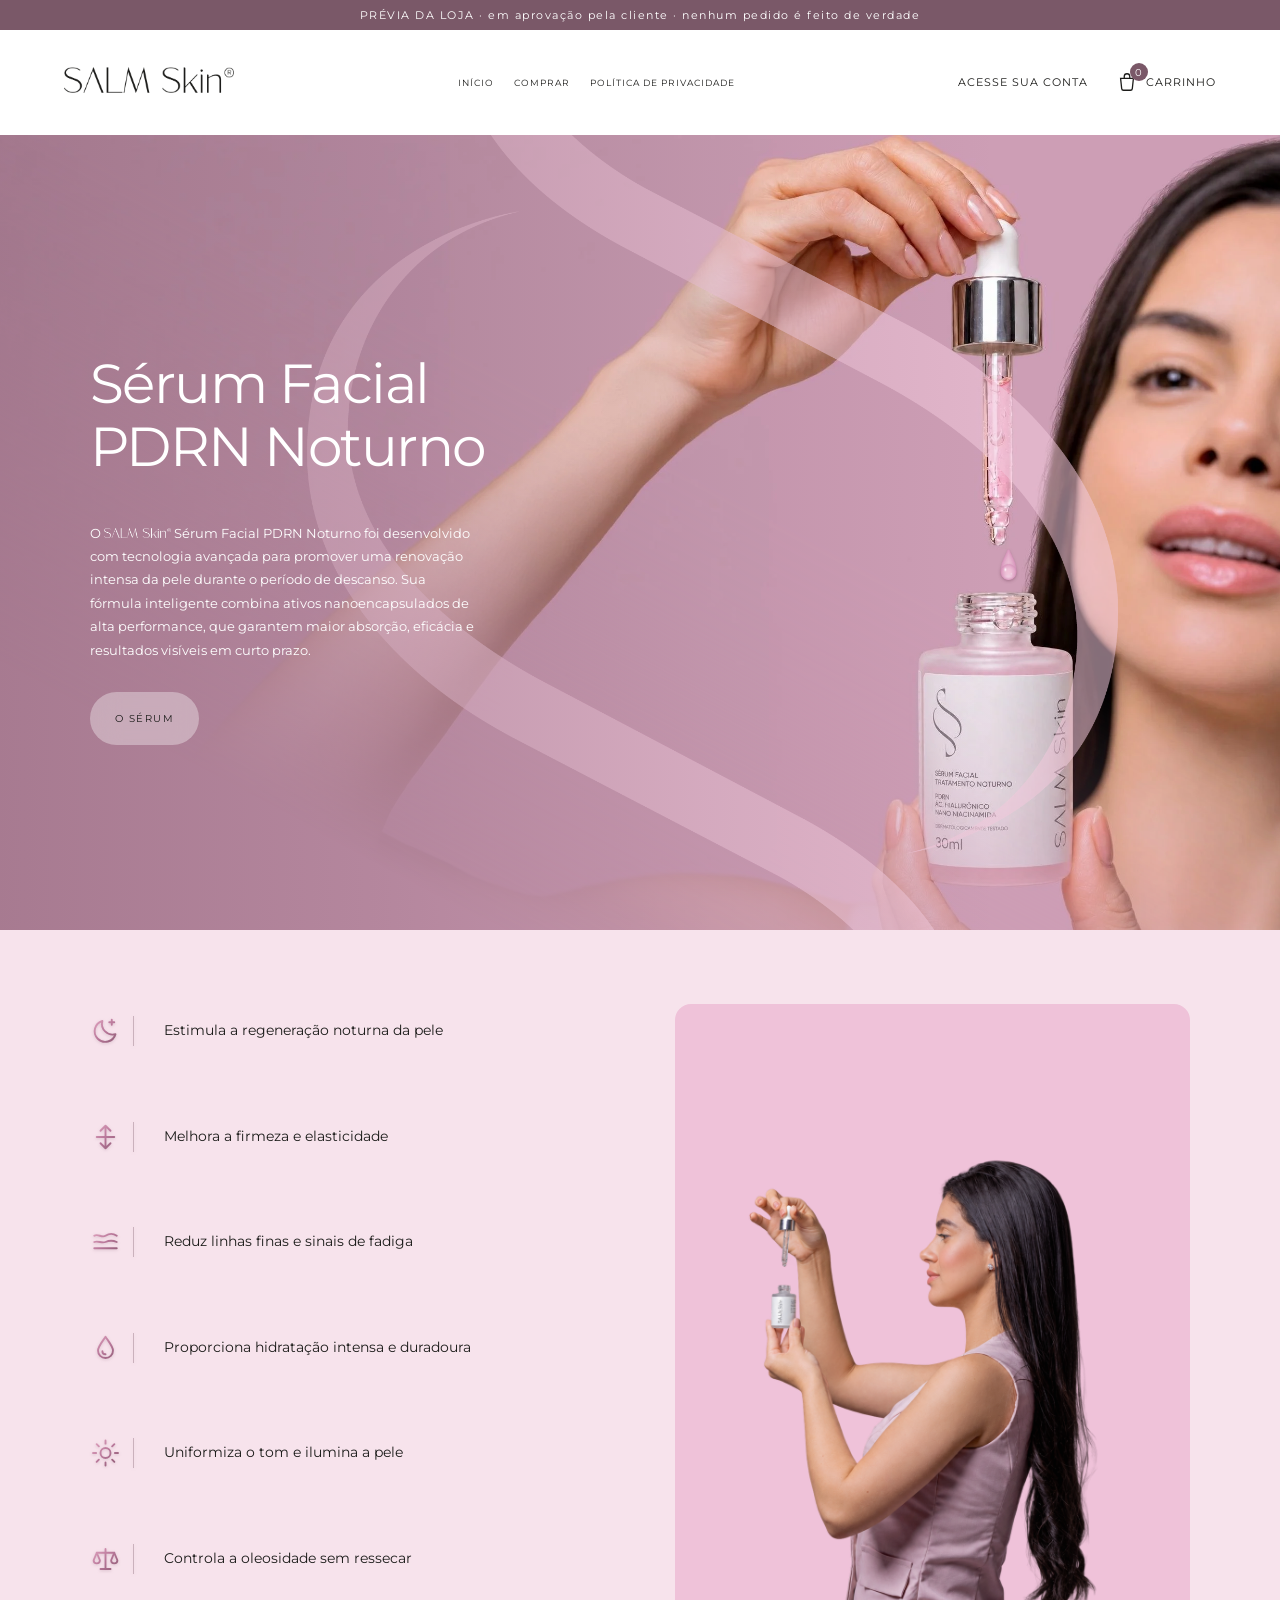
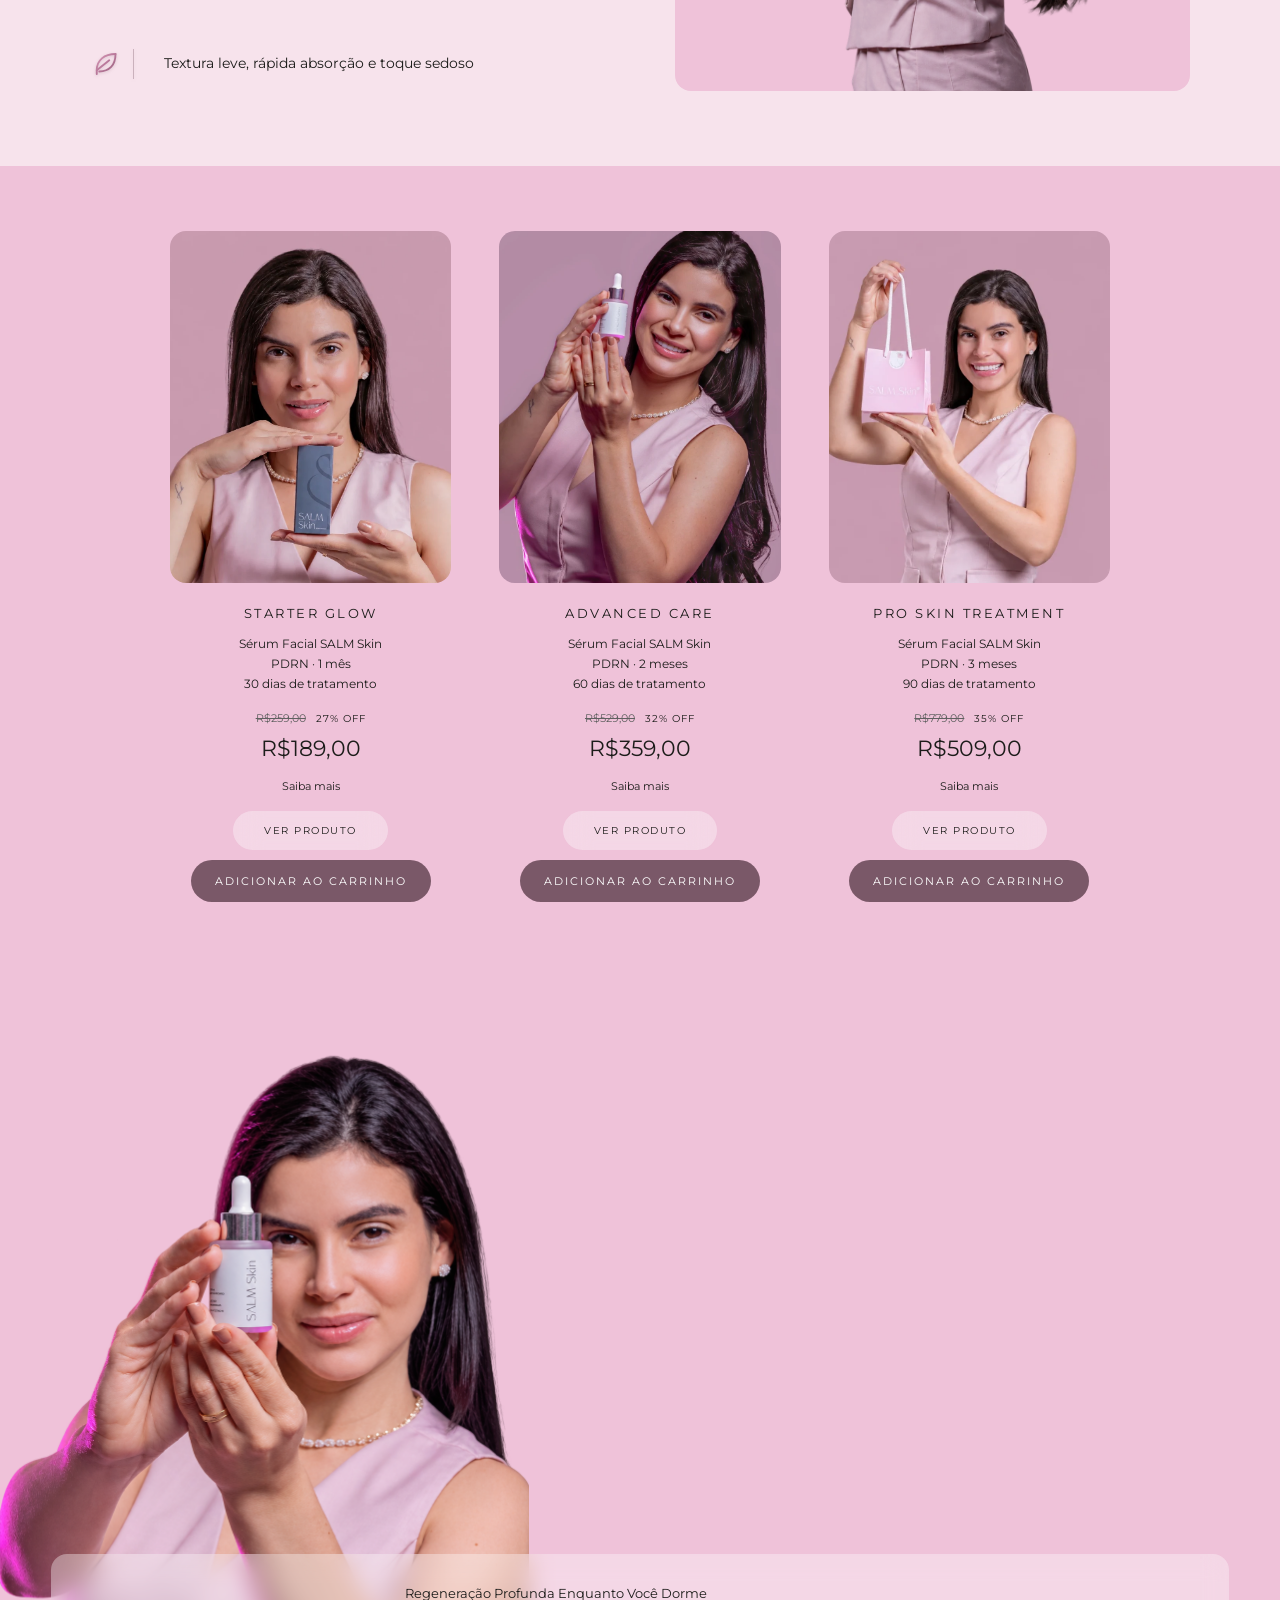
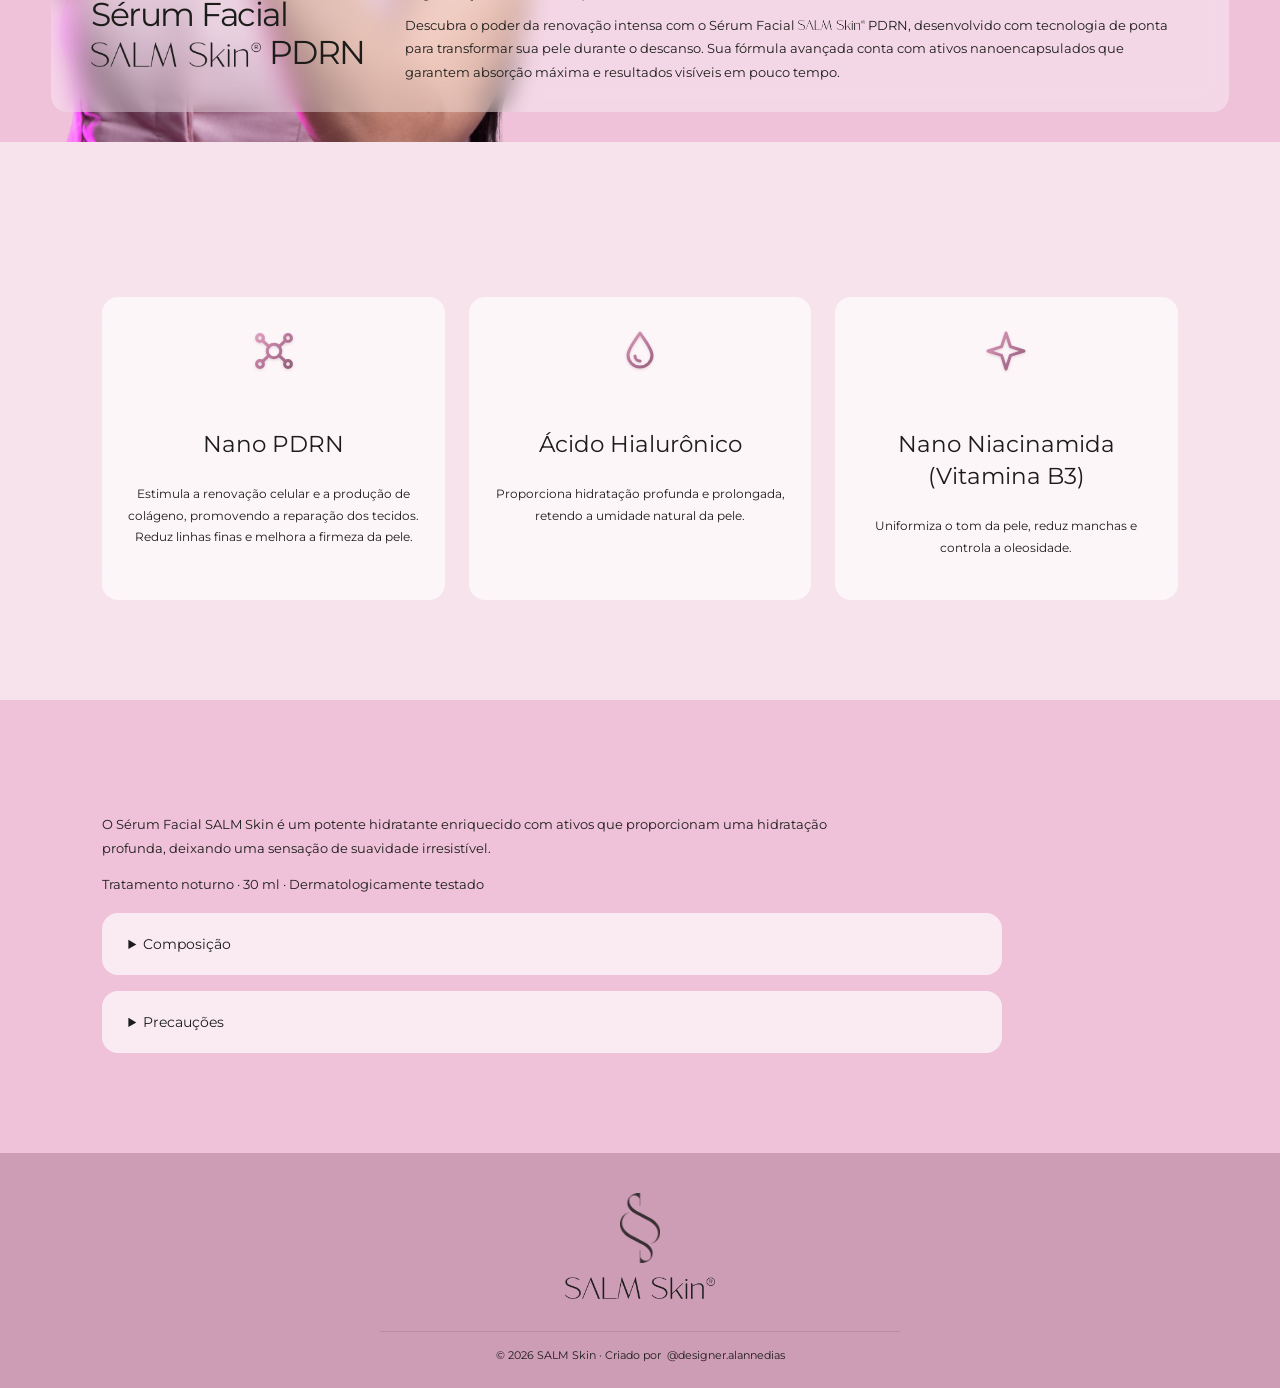
==== commit 6845a431: "Prévia da loja: gota mais rosada e leitosa; produto 3 mais próximo Co-Authored-By: Claude Opus 5.5 <" ====
--- a/loja-previa/index.html
+++ b/loja-previa/index.html
@@ -1,3 +1,3 @@
-<!doctype html><html lang="pt-BR"><head><meta charset="UTF-8"><meta name="viewport" content="width=device-width,initial-scale=1"><title>SALM Skin</title><link rel="stylesheet" href="style.css"><link rel="stylesheet" href="loja/store.css?v=pingo-largo-mao-15"></head><body><div class="preview-flag">PRÉVIA DA LOJA · em aprovação pela cliente · nenhum pedido é feito de verdade</div><header><a href="index.html" aria-label="SALM Skin início"><img src="../assets/wordmark.png" alt="SALM Skin"></a><nav><a href="#inicio">INÍCIO</a><a href="#serum">COMPRAR</a><a href="https://salmskin.lojavirtualnuvem.com.br/politica-de-privacidade">POLÍTICA DE PRIVACIDADE</a></nav><div class="header-right"><a class="shop" href="https://salmskin.lojavirtualnuvem.com.br/account/login">ACESSE SUA CONTA</a><a class="cart-link" href="carrinho.html" aria-label="Carrinho"><svg viewBox="0 0 24 24" aria-hidden="true"><path d="M5 8h14l-1.2 11.2a2 2 0 0 1-2 1.8H8.2a2 2 0 0 1-2-1.8Z"/><path d="M9 8V6a3 3 0 0 1 6 0v2"/></svg><b data-cart-count hidden>0</b>CARRINHO</a></div></header><main><section class="hero" id="inicio"><img class="hero-half-symbol" src="../assets/symbol.png" alt="" aria-hidden="true"><i class="hero-watermark" aria-hidden="true"></i><div class="intro"><h1>Sérum Facial<br><em>PDRN Noturno</em></h1><p class="lead">O <img class="brand-inline" src="../assets/wordmark.png" alt="SALM Skin"> Sérum Facial PDRN Noturno foi desenvolvido com tecnologia avançada para promover uma renovação intensa da pele durante o período de descanso. Sua fórmula inteligente combina ativos nanoencapsulados de alta performance, que garantem maior absorção, eficácia e resultados visíveis em curto prazo.</p><a class="button" href="#serum">O SÉRUM</a></div><div class="liquid-photo hero-photo"><div class="portrait-stage"><img src="../assets/hero-serum-transparente-v4.webp" data-desktop="../assets/hero-banner-desktop.webp" data-mobile="../assets/hero-serum-transparente-v4.webp" alt="Modelo com conta-gotas e frasco SALM Skin"><i class="serum-drop"></i><i class="serum-drop second"></i></div></div></section><section class="section benefits benefits-orbit"><div class="benefits-composition"><div class="benefits-side"><article class="benefit-point"><svg class="line-icon icon-std" viewBox="0 0 24 24" aria-hidden="true"><path d="M20 14.5A8.5 8.5 0 0 1 9.5 4 8.5 8.5 0 1 0 20 14.5Z"/><path d="M17 3v4M15 5h4"/></svg>Estimula a regeneração noturna da pele</article><article class="benefit-point"><svg class="line-icon icon-std" viewBox="0 0 24 24" aria-hidden="true"><path d="M12 3v18M8 7l4-4 4 4M8 17l4 4 4-4"/><path d="M5 12h14"/></svg>Melhora a firmeza e elasticidade</article><article class="benefit-point"><svg class="line-icon icon-std" viewBox="0 0 24 24" aria-hidden="true"><path d="M3 7c3-2 6 2 9 0s6-2 9 0"/><path d="M3 12c3-1.3 6 1.3 9 0s6-1.3 9 0"/><path d="M3 17h18"/></svg>Reduz linhas finas e sinais de fadiga</article><article class="benefit-point"><svg class="line-icon icon-std" viewBox="0 0 24 24" aria-hidden="true"><path d="M12 3c-3 4.5-6 8-6 11a6 6 0 0 0 12 0c0-3-3-6.5-6-11Z"/><path d="M9.5 14.5a2.5 2.5 0 0 0 2.5 2.5"/></svg>Proporciona hidratação intensa e duradoura</article><article class="benefit-point"><svg class="line-icon icon-std" viewBox="0 0 24 24" aria-hidden="true"><circle cx="12" cy="12" r="4"/><path d="M12 2v2.5M12 19.5V22M2 12h2.5M19.5 12H22M4.9 4.9l1.8 1.8M17.3 17.3l1.8 1.8M4.9 19.1l1.8-1.8M17.3 6.7l1.8-1.8"/></svg>Uniformiza o tom e ilumina a pele</article><article class="benefit-point"><svg class="line-icon icon-std" viewBox="0 0 24 24" aria-hidden="true"><path d="M12 4v16M8 20h8M5 7h14"/><path d="M5 7l-2.5 6a2.5 2.5 0 0 0 5 0Z"/><path d="M19 7l-2.5 6a2.5 2.5 0 0 0 5 0Z"/></svg>Controla a oleosidade sem ressecar</article><article class="benefit-point"><svg class="line-icon icon-std" viewBox="0 0 24 24" aria-hidden="true"><path d="M20 4C11 4 5 9 5 17v3"/><path d="M20 4c0 9-5 14-13 14"/><path d="M5 17 15 9"/></svg>Textura leve, rápida absorção e toque sedoso</article></div><div class="benefits-serum"><img class="benefits-photo" src="../assets/ritual-transparent.png" alt="Gota do Sérum Facial SALM Skin PDRN caindo no frasco"></div></div></section><section class="section catalog" id="serum"><div class="catalog-grid"><article><img class="catalog-image img-caixa" src="../assets/produto-caixa-centro.webp" alt="Starter Glow: modelo segurando a caixa do Sérum SALM Skin"><h3>Starter Glow</h3><p class="cat-desc">Sérum Facial SALM Skin<br>PDRN · 1 mês<br>30 dias de tratamento</p><p class="cat-old"><del>R$259,00</del> <span>27% OFF</span></p><p class="cat-price"><strong>R$189,00</strong></p><details class="plan-details"><summary>Saiba mais</summary><p>Ideal para quem deseja iniciar sua jornada de cuidados com a SALM Skin. Este frasco é o ponto de partida para adaptar sua pele à tecnologia nanoencapsulada e sentir os primeiros sinais de renovação e viço.</p></details><a class="button" href="produto.html?p=starter-glow">VER PRODUTO</a><button class="btn-dark add-btn" data-add="starter-glow">ADICIONAR AO CARRINHO</button></article><article><img class="catalog-image" src="../assets/produto-sorriso-rosa.webp" alt="Advanced Care"><h3>Advanced Care</h3><p class="cat-desc">Sérum Facial SALM Skin<br>PDRN · 2 meses<br>60 dias de tratamento</p><p class="cat-old"><del>R$529,00</del> <span>32% OFF</span></p><p class="cat-price"><strong>R$359,00</strong></p><details class="plan-details"><summary>Saiba mais</summary><p>Quando o cuidado vira rotina. Este kit com 2 séruns é focado em quem já busca resultados mais consistentes na uniformização do tom e na firmeza da pele. A constância potencializa a ação regeneradora do Nano PDRN.</p></details><a class="button" href="produto.html?p=advanced-care">VER PRODUTO</a><button class="btn-dark add-btn" data-add="advanced-care">ADICIONAR AO CARRINHO</button></article><article><img class="catalog-image img-sacola" src="../assets/produto-sacola-rosa-v2.webp" alt="Pro Skin Treatment: modelo com a sacola SALM Skin"><h3>Pro Skin Treatment</h3><p class="cat-desc">Sérum Facial SALM Skin<br>PDRN · 3 meses<br>90 dias de tratamento</p><p class="cat-old"><del>R$779,00</del> <span>35% OFF</span></p><p class="cat-price"><strong>R$509,00</strong></p><details class="plan-details"><summary>Saiba mais</summary><p>BÔNUS EXCLUSIVO: Frete Grátis + Mini Guia Digital &quot;Rotina de Pele SALM Skin&quot;.<br><br>O protocolo recomendado para a transformação real da sua pele. Três meses é o ciclo ideal para que os ativos nanoencapsulados atuem profundamente em todas as camadas, entregando o máximo de regeneração, clareamento e rejuvenescimento.</p></details><a class="button" href="produto.html?p=pro-skin">VER PRODUTO</a><button class="btn-dark add-btn" data-add="pro-skin">ADICIONAR AO CARRINHO</button></article></div></section><section class="liquid-section serum-story"><div class="faithful-product"><img src="../assets/serum-recorte.png" alt="Embalagem original do Sérum Facial SALM Skin PDRN"></div><div class="liquid-copy"><h2>Sérum Facial<br><em><img class="brand-inline" src="../assets/wordmark.png" alt="SALM Skin"> PDRN</em></h2><p>Regeneração Profunda Enquanto Você Dorme</p><p>Descubra o poder da renovação intensa com o Sérum Facial <img class="brand-inline" src="../assets/wordmark.png" alt="SALM Skin"> PDRN, desenvolvido com tecnologia de ponta para transformar sua pele durante o descanso. Sua fórmula avançada conta com ativos nanoencapsulados que garantem absorção máxima e resultados visíveis em pouco tempo.</p></div></section><section class="formula section"><svg width="0" height="0" style="position:absolute" aria-hidden="true"><defs><linearGradient id="pinkGlass" x1="0" y1="0" x2="1" y2="1"><stop offset="0" stop-color="#fbe6f0" stop-opacity=".9"/><stop offset=".55" stop-color="#e7a9c6" stop-opacity=".6"/><stop offset="1" stop-color="#c98aa9" stop-opacity=".75"/></linearGradient><linearGradient id="pinkLine" gradientUnits="userSpaceOnUse" x1="2" y1="2" x2="22" y2="22"><stop offset="0" stop-color="#e3a6c2"/><stop offset=".5" stop-color="#b9789a"/><stop offset="1" stop-color="#8c5a73"/></linearGradient></defs></svg><div class="ingredients"><article><span class="glass-tile"><svg class="active-icon icon-std" viewBox="0 0 24 24" aria-hidden="true"><circle cx="12" cy="12" r="3.4"/><circle cx="5" cy="5.5" r="1.7"/><circle cx="19" cy="5.5" r="1.7"/><circle cx="5" cy="18.5" r="1.7"/><circle cx="19" cy="18.5" r="1.7"/><path d="M6.3 6.8l3.2 3M17.7 6.8l-3.2 3M6.3 17.2l3.2-3M17.7 17.2l-3.2-3"/></svg></span><h3>Nano PDRN</h3><p>Estimula a renovação celular e a produção de colágeno, promovendo a reparação dos tecidos. Reduz linhas finas e melhora a firmeza da pele.</p></article><article><span class="glass-tile"><svg class="active-icon icon-std" viewBox="0 0 24 24" aria-hidden="true"><path d="M12 3c-3 4.5-6 8-6 11a6 6 0 0 0 12 0c0-3-3-6.5-6-11Z"/><path d="M9.5 14.5a2.5 2.5 0 0 0 2.5 2.5"/></svg></span><h3>Ácido Hialurônico</h3><p>Proporciona hidratação profunda e prolongada, retendo a umidade natural da pele.</p></article><article><span class="glass-tile"><svg class="active-icon icon-std" viewBox="0 0 24 24" aria-hidden="true"><path d="M12 3l2.2 6.8L21 12l-6.8 2.2L12 21l-2.2-6.8L3 12l6.8-2.2Z"/></svg></span><h3>Nano Niacinamida (Vitamina B3)</h3><p>Uniformiza o tom da pele, reduz manchas e controla a oleosidade.</p></article></div></section><section class="section label-info"><p>O Sérum Facial SALM Skin é um potente hidratante enriquecido com ativos que proporcionam uma hidratação profunda, deixando uma sensação de suavidade irresistível.</p><p>Tratamento noturno · 30 ml · Dermatologicamente testado</p><details><summary>Composição</summary><p>Aqua, Xanthan Gum, Panthenol, Niacinamide, Propylene Glycol, Diazolidinyl Urea, Parfum, Lecithin, Sodium Hyaluronate, Sodium DNA, Caprylic/Capric Triglyceride, Phenoxyethanol, Polysorbate 80, Sorbitan Stearate, Caprylyl Glycol, PCA Ethyl Cocoyl Arginate, Benzyl Salicylate, Limonene, Iodopropynyl Butylcarbamate, Cyanocobalamin, Lactic Acid.</p></details><details><summary>Precauções</summary><p>Mantenha fora do alcance das crianças, em local fresco e protegido dos raios solares. Caso o produto entre em contato com os olhos, lave imediatamente com água em abundância. No caso de irritação, suspenda o uso e, se necessário, procure orientação médica. Uso externo.</p></details></section></main><footer><img class="footer-symbol" src="../assets/symbol.png" alt="Símbolo SALM Skin"><img src="../assets/wordmark.png" alt="SALM Skin"><div class="creator-credit">© 2026 SALM Skin · Criado por <a href="https://www.instagram.com/designer.alannedias/" target="_blank" rel="noopener noreferrer">@designer.alannedias</a></div></footer><script src="app.js?v=frasco-mais-alto-11"></script><script src="loja/store.js"></script></body></html>
+<!doctype html><html lang="pt-BR"><head><meta charset="UTF-8"><meta name="viewport" content="width=device-width,initial-scale=1"><title>SALM Skin</title><link rel="stylesheet" href="style.css"><link rel="stylesheet" href="loja/store.css?v=pingo-largo-mao-15"></head><body><div class="preview-flag">PRÉVIA DA LOJA · em aprovação pela cliente · nenhum pedido é feito de verdade</div><header><a href="index.html" aria-label="SALM Skin início"><img src="../assets/wordmark.png" alt="SALM Skin"></a><nav><a href="#inicio">INÍCIO</a><a href="#serum">COMPRAR</a><a href="https://salmskin.lojavirtualnuvem.com.br/politica-de-privacidade">POLÍTICA DE PRIVACIDADE</a></nav><div class="header-right"><a class="shop" href="https://salmskin.lojavirtualnuvem.com.br/account/login">ACESSE SUA CONTA</a><a class="cart-link" href="carrinho.html" aria-label="Carrinho"><svg viewBox="0 0 24 24" aria-hidden="true"><path d="M5 8h14l-1.2 11.2a2 2 0 0 1-2 1.8H8.2a2 2 0 0 1-2-1.8Z"/><path d="M9 8V6a3 3 0 0 1 6 0v2"/></svg><b data-cart-count hidden>0</b>CARRINHO</a></div></header><main><section class="hero" id="inicio"><img class="hero-half-symbol" src="../assets/symbol.png" alt="" aria-hidden="true"><i class="hero-watermark" aria-hidden="true"></i><div class="intro"><h1>Sérum Facial<br><em>PDRN Noturno</em></h1><p class="lead">O <img class="brand-inline" src="../assets/wordmark.png" alt="SALM Skin"> Sérum Facial PDRN Noturno foi desenvolvido com tecnologia avançada para promover uma renovação intensa da pele durante o período de descanso. Sua fórmula inteligente combina ativos nanoencapsulados de alta performance, que garantem maior absorção, eficácia e resultados visíveis em curto prazo.</p><a class="button" href="#serum">O SÉRUM</a></div><div class="liquid-photo hero-photo"><div class="portrait-stage"><img src="../assets/hero-serum-transparente-v4.webp" data-desktop="../assets/hero-banner-desktop.webp" data-mobile="../assets/hero-serum-transparente-v4.webp" alt="Modelo com conta-gotas e frasco SALM Skin"><i class="serum-drop"></i><i class="serum-drop second"></i></div></div></section><section class="section benefits benefits-orbit"><div class="benefits-composition"><div class="benefits-side"><article class="benefit-point"><svg class="line-icon icon-std" viewBox="0 0 24 24" aria-hidden="true"><path d="M20 14.5A8.5 8.5 0 0 1 9.5 4 8.5 8.5 0 1 0 20 14.5Z"/><path d="M17 3v4M15 5h4"/></svg>Estimula a regeneração noturna da pele</article><article class="benefit-point"><svg class="line-icon icon-std" viewBox="0 0 24 24" aria-hidden="true"><path d="M12 3v18M8 7l4-4 4 4M8 17l4 4 4-4"/><path d="M5 12h14"/></svg>Melhora a firmeza e elasticidade</article><article class="benefit-point"><svg class="line-icon icon-std" viewBox="0 0 24 24" aria-hidden="true"><path d="M3 7c3-2 6 2 9 0s6-2 9 0"/><path d="M3 12c3-1.3 6 1.3 9 0s6-1.3 9 0"/><path d="M3 17h18"/></svg>Reduz linhas finas e sinais de fadiga</article><article class="benefit-point"><svg class="line-icon icon-std" viewBox="0 0 24 24" aria-hidden="true"><path d="M12 3c-3 4.5-6 8-6 11a6 6 0 0 0 12 0c0-3-3-6.5-6-11Z"/><path d="M9.5 14.5a2.5 2.5 0 0 0 2.5 2.5"/></svg>Proporciona hidratação intensa e duradoura</article><article class="benefit-point"><svg class="line-icon icon-std" viewBox="0 0 24 24" aria-hidden="true"><circle cx="12" cy="12" r="4"/><path d="M12 2v2.5M12 19.5V22M2 12h2.5M19.5 12H22M4.9 4.9l1.8 1.8M17.3 17.3l1.8 1.8M4.9 19.1l1.8-1.8M17.3 6.7l1.8-1.8"/></svg>Uniformiza o tom e ilumina a pele</article><article class="benefit-point"><svg class="line-icon icon-std" viewBox="0 0 24 24" aria-hidden="true"><path d="M12 4v16M8 20h8M5 7h14"/><path d="M5 7l-2.5 6a2.5 2.5 0 0 0 5 0Z"/><path d="M19 7l-2.5 6a2.5 2.5 0 0 0 5 0Z"/></svg>Controla a oleosidade sem ressecar</article><article class="benefit-point"><svg class="line-icon icon-std" viewBox="0 0 24 24" aria-hidden="true"><path d="M20 4C11 4 5 9 5 17v3"/><path d="M20 4c0 9-5 14-13 14"/><path d="M5 17 15 9"/></svg>Textura leve, rápida absorção e toque sedoso</article></div><div class="benefits-serum"><img class="benefits-photo" src="../assets/ritual-transparent.png" alt="Gota do Sérum Facial SALM Skin PDRN caindo no frasco"></div></div></section><section class="section catalog" id="serum"><div class="catalog-grid"><article><img class="catalog-image img-caixa" src="../assets/produto-caixa-centro.webp" alt="Starter Glow: modelo segurando a caixa do Sérum SALM Skin"><h3>Starter Glow</h3><p class="cat-desc">Sérum Facial SALM Skin<br>PDRN · 1 mês<br>30 dias de tratamento</p><p class="cat-old"><del>R$259,00</del> <span>27% OFF</span></p><p class="cat-price"><strong>R$189,00</strong></p><details class="plan-details"><summary>Saiba mais</summary><p>Ideal para quem deseja iniciar sua jornada de cuidados com a SALM Skin. Este frasco é o ponto de partida para adaptar sua pele à tecnologia nanoencapsulada e sentir os primeiros sinais de renovação e viço.</p></details><a class="button" href="produto.html?p=starter-glow">VER PRODUTO</a><button class="btn-dark add-btn" data-add="starter-glow">ADICIONAR AO CARRINHO</button></article><article><img class="catalog-image" src="../assets/produto-sorriso-rosa.webp" alt="Advanced Care"><h3>Advanced Care</h3><p class="cat-desc">Sérum Facial SALM Skin<br>PDRN · 2 meses<br>60 dias de tratamento</p><p class="cat-old"><del>R$529,00</del> <span>32% OFF</span></p><p class="cat-price"><strong>R$359,00</strong></p><details class="plan-details"><summary>Saiba mais</summary><p>Quando o cuidado vira rotina. Este kit com 2 séruns é focado em quem já busca resultados mais consistentes na uniformização do tom e na firmeza da pele. A constância potencializa a ação regeneradora do Nano PDRN.</p></details><a class="button" href="produto.html?p=advanced-care">VER PRODUTO</a><button class="btn-dark add-btn" data-add="advanced-care">ADICIONAR AO CARRINHO</button></article><article><img class="catalog-image img-sacola" src="../assets/produto-sacola-perto.webp" alt="Pro Skin Treatment: modelo com a sacola SALM Skin"><h3>Pro Skin Treatment</h3><p class="cat-desc">Sérum Facial SALM Skin<br>PDRN · 3 meses<br>90 dias de tratamento</p><p class="cat-old"><del>R$779,00</del> <span>35% OFF</span></p><p class="cat-price"><strong>R$509,00</strong></p><details class="plan-details"><summary>Saiba mais</summary><p>BÔNUS EXCLUSIVO: Frete Grátis + Mini Guia Digital &quot;Rotina de Pele SALM Skin&quot;.<br><br>O protocolo recomendado para a transformação real da sua pele. Três meses é o ciclo ideal para que os ativos nanoencapsulados atuem profundamente em todas as camadas, entregando o máximo de regeneração, clareamento e rejuvenescimento.</p></details><a class="button" href="produto.html?p=pro-skin">VER PRODUTO</a><button class="btn-dark add-btn" data-add="pro-skin">ADICIONAR AO CARRINHO</button></article></div></section><section class="liquid-section serum-story"><div class="faithful-product"><img src="../assets/serum-recorte.png" alt="Embalagem original do Sérum Facial SALM Skin PDRN"></div><div class="liquid-copy"><h2>Sérum Facial<br><em><img class="brand-inline" src="../assets/wordmark.png" alt="SALM Skin"> PDRN</em></h2><p>Regeneração Profunda Enquanto Você Dorme</p><p>Descubra o poder da renovação intensa com o Sérum Facial <img class="brand-inline" src="../assets/wordmark.png" alt="SALM Skin"> PDRN, desenvolvido com tecnologia de ponta para transformar sua pele durante o descanso. Sua fórmula avançada conta com ativos nanoencapsulados que garantem absorção máxima e resultados visíveis em pouco tempo.</p></div></section><section class="formula section"><svg width="0" height="0" style="position:absolute" aria-hidden="true"><defs><linearGradient id="pinkGlass" x1="0" y1="0" x2="1" y2="1"><stop offset="0" stop-color="#fbe6f0" stop-opacity=".9"/><stop offset=".55" stop-color="#e7a9c6" stop-opacity=".6"/><stop offset="1" stop-color="#c98aa9" stop-opacity=".75"/></linearGradient><linearGradient id="pinkLine" gradientUnits="userSpaceOnUse" x1="2" y1="2" x2="22" y2="22"><stop offset="0" stop-color="#e3a6c2"/><stop offset=".5" stop-color="#b9789a"/><stop offset="1" stop-color="#8c5a73"/></linearGradient></defs></svg><div class="ingredients"><article><span class="glass-tile"><svg class="active-icon icon-std" viewBox="0 0 24 24" aria-hidden="true"><circle cx="12" cy="12" r="3.4"/><circle cx="5" cy="5.5" r="1.7"/><circle cx="19" cy="5.5" r="1.7"/><circle cx="5" cy="18.5" r="1.7"/><circle cx="19" cy="18.5" r="1.7"/><path d="M6.3 6.8l3.2 3M17.7 6.8l-3.2 3M6.3 17.2l3.2-3M17.7 17.2l-3.2-3"/></svg></span><h3>Nano PDRN</h3><p>Estimula a renovação celular e a produção de colágeno, promovendo a reparação dos tecidos. Reduz linhas finas e melhora a firmeza da pele.</p></article><article><span class="glass-tile"><svg class="active-icon icon-std" viewBox="0 0 24 24" aria-hidden="true"><path d="M12 3c-3 4.5-6 8-6 11a6 6 0 0 0 12 0c0-3-3-6.5-6-11Z"/><path d="M9.5 14.5a2.5 2.5 0 0 0 2.5 2.5"/></svg></span><h3>Ácido Hialurônico</h3><p>Proporciona hidratação profunda e prolongada, retendo a umidade natural da pele.</p></article><article><span class="glass-tile"><svg class="active-icon icon-std" viewBox="0 0 24 24" aria-hidden="true"><path d="M12 3l2.2 6.8L21 12l-6.8 2.2L12 21l-2.2-6.8L3 12l6.8-2.2Z"/></svg></span><h3>Nano Niacinamida (Vitamina B3)</h3><p>Uniformiza o tom da pele, reduz manchas e controla a oleosidade.</p></article></div></section><section class="section label-info"><p>O Sérum Facial SALM Skin é um potente hidratante enriquecido com ativos que proporcionam uma hidratação profunda, deixando uma sensação de suavidade irresistível.</p><p>Tratamento noturno · 30 ml · Dermatologicamente testado</p><details><summary>Composição</summary><p>Aqua, Xanthan Gum, Panthenol, Niacinamide, Propylene Glycol, Diazolidinyl Urea, Parfum, Lecithin, Sodium Hyaluronate, Sodium DNA, Caprylic/Capric Triglyceride, Phenoxyethanol, Polysorbate 80, Sorbitan Stearate, Caprylyl Glycol, PCA Ethyl Cocoyl Arginate, Benzyl Salicylate, Limonene, Iodopropynyl Butylcarbamate, Cyanocobalamin, Lactic Acid.</p></details><details><summary>Precauções</summary><p>Mantenha fora do alcance das crianças, em local fresco e protegido dos raios solares. Caso o produto entre em contato com os olhos, lave imediatamente com água em abundância. No caso de irritação, suspenda o uso e, se necessário, procure orientação médica. Uso externo.</p></details></section></main><footer><img class="footer-symbol" src="../assets/symbol.png" alt="Símbolo SALM Skin"><img src="../assets/wordmark.png" alt="SALM Skin"><div class="creator-credit">© 2026 SALM Skin · Criado por <a href="https://www.instagram.com/designer.alannedias/" target="_blank" rel="noopener noreferrer">@designer.alannedias</a></div></footer><script src="app.js?v=frasco-mais-alto-11"></script><script src="loja/store.js"></script></body></html>
 
 
--- a/loja-previa/loja/store.css
+++ b/loja-previa/loja/store.css
@@ -179,4 +179,4 @@
 83%{top:calc(var(--drip-end) - var(--drip-width,16px)*2.9);opacity:0;transform:translateX(-50%) scale(1.15,.55)}
 100%{top:calc(var(--drip-end) - var(--drip-width,16px)*2.9);opacity:0}}
 @media(prefers-reduced-motion:reduce){body .hero .hero-photo .portrait-stage .serum-drop{animation:none!important;opacity:0!important}}
-.catalog-grid>article .catalog-image.img-caixa{object-position:50% 50%!important}+.catalog-grid>article .catalog-image.img-caixa{object-position:50% 50%!important}.catalog-grid>article .catalog-image.img-sacola{object-position:50% 50%!important}body .hero .hero-photo .portrait-stage .serum-drop.second{display:none!important}
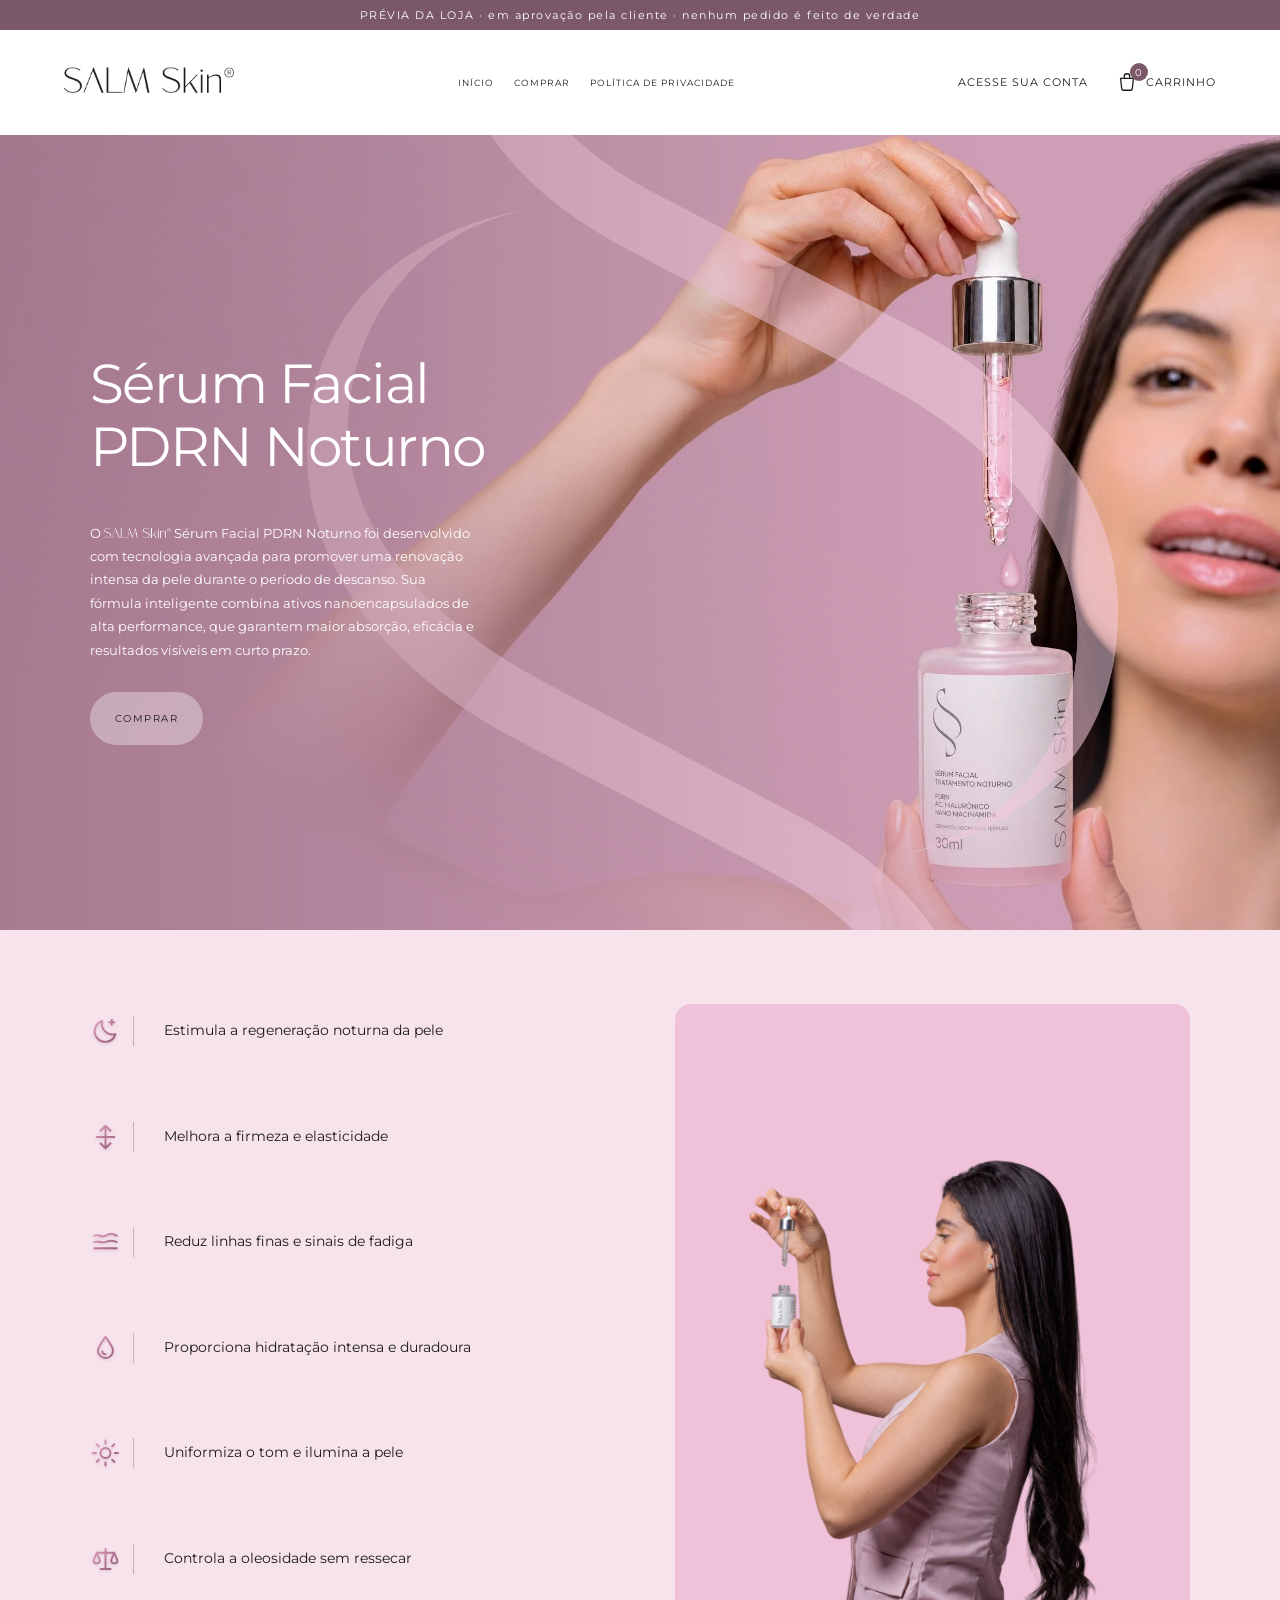
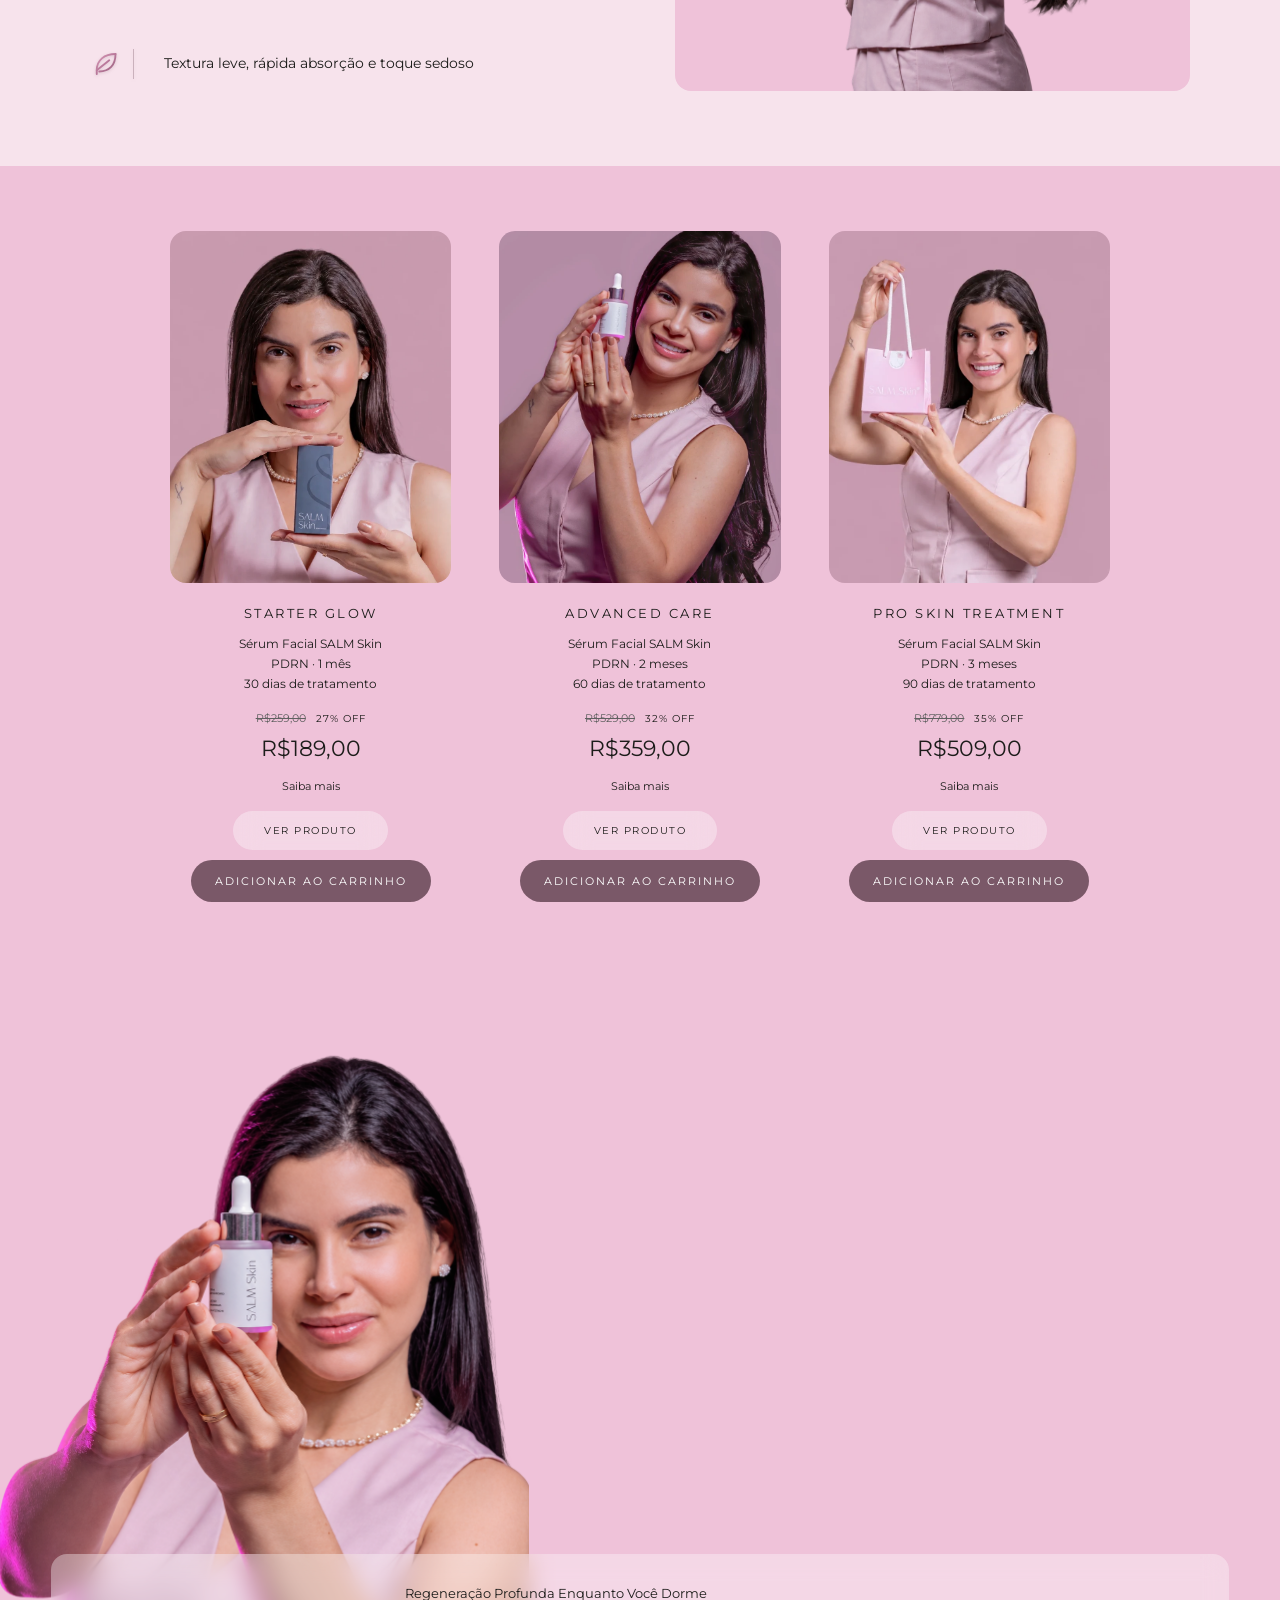
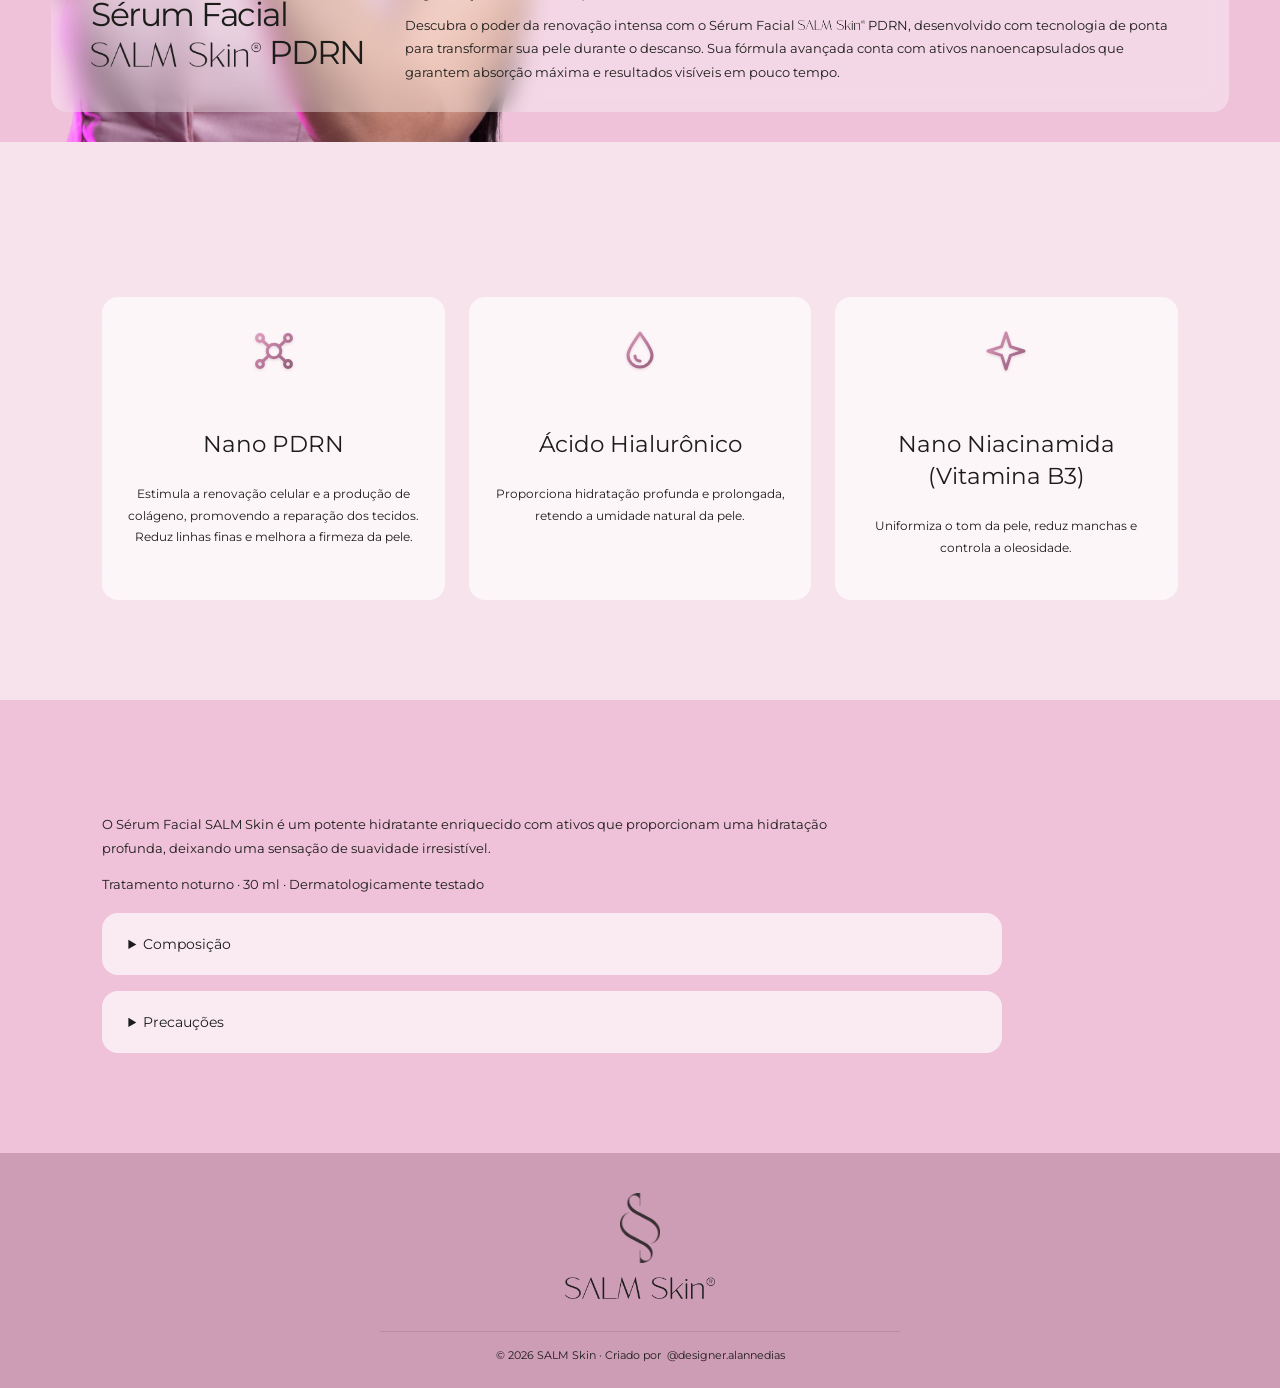
==== commit ee454caa: "Prévia da loja: gota leitosa entrando no frasco; botão do topo COMPRAR - Gota um pouco mais leitosa," ====
--- a/loja-previa/index.html
+++ b/loja-previa/index.html
@@ -1,3 +1,3 @@
-<!doctype html><html lang="pt-BR"><head><meta charset="UTF-8"><meta name="viewport" content="width=device-width,initial-scale=1"><title>SALM Skin</title><link rel="stylesheet" href="style.css"><link rel="stylesheet" href="loja/store.css?v=pingo-largo-mao-15"></head><body><div class="preview-flag">PRÉVIA DA LOJA · em aprovação pela cliente · nenhum pedido é feito de verdade</div><header><a href="index.html" aria-label="SALM Skin início"><img src="../assets/wordmark.png" alt="SALM Skin"></a><nav><a href="#inicio">INÍCIO</a><a href="#serum">COMPRAR</a><a href="https://salmskin.lojavirtualnuvem.com.br/politica-de-privacidade">POLÍTICA DE PRIVACIDADE</a></nav><div class="header-right"><a class="shop" href="https://salmskin.lojavirtualnuvem.com.br/account/login">ACESSE SUA CONTA</a><a class="cart-link" href="carrinho.html" aria-label="Carrinho"><svg viewBox="0 0 24 24" aria-hidden="true"><path d="M5 8h14l-1.2 11.2a2 2 0 0 1-2 1.8H8.2a2 2 0 0 1-2-1.8Z"/><path d="M9 8V6a3 3 0 0 1 6 0v2"/></svg><b data-cart-count hidden>0</b>CARRINHO</a></div></header><main><section class="hero" id="inicio"><img class="hero-half-symbol" src="../assets/symbol.png" alt="" aria-hidden="true"><i class="hero-watermark" aria-hidden="true"></i><div class="intro"><h1>Sérum Facial<br><em>PDRN Noturno</em></h1><p class="lead">O <img class="brand-inline" src="../assets/wordmark.png" alt="SALM Skin"> Sérum Facial PDRN Noturno foi desenvolvido com tecnologia avançada para promover uma renovação intensa da pele durante o período de descanso. Sua fórmula inteligente combina ativos nanoencapsulados de alta performance, que garantem maior absorção, eficácia e resultados visíveis em curto prazo.</p><a class="button" href="#serum">O SÉRUM</a></div><div class="liquid-photo hero-photo"><div class="portrait-stage"><img src="../assets/hero-serum-transparente-v4.webp" data-desktop="../assets/hero-banner-desktop.webp" data-mobile="../assets/hero-serum-transparente-v4.webp" alt="Modelo com conta-gotas e frasco SALM Skin"><i class="serum-drop"></i><i class="serum-drop second"></i></div></div></section><section class="section benefits benefits-orbit"><div class="benefits-composition"><div class="benefits-side"><article class="benefit-point"><svg class="line-icon icon-std" viewBox="0 0 24 24" aria-hidden="true"><path d="M20 14.5A8.5 8.5 0 0 1 9.5 4 8.5 8.5 0 1 0 20 14.5Z"/><path d="M17 3v4M15 5h4"/></svg>Estimula a regeneração noturna da pele</article><article class="benefit-point"><svg class="line-icon icon-std" viewBox="0 0 24 24" aria-hidden="true"><path d="M12 3v18M8 7l4-4 4 4M8 17l4 4 4-4"/><path d="M5 12h14"/></svg>Melhora a firmeza e elasticidade</article><article class="benefit-point"><svg class="line-icon icon-std" viewBox="0 0 24 24" aria-hidden="true"><path d="M3 7c3-2 6 2 9 0s6-2 9 0"/><path d="M3 12c3-1.3 6 1.3 9 0s6-1.3 9 0"/><path d="M3 17h18"/></svg>Reduz linhas finas e sinais de fadiga</article><article class="benefit-point"><svg class="line-icon icon-std" viewBox="0 0 24 24" aria-hidden="true"><path d="M12 3c-3 4.5-6 8-6 11a6 6 0 0 0 12 0c0-3-3-6.5-6-11Z"/><path d="M9.5 14.5a2.5 2.5 0 0 0 2.5 2.5"/></svg>Proporciona hidratação intensa e duradoura</article><article class="benefit-point"><svg class="line-icon icon-std" viewBox="0 0 24 24" aria-hidden="true"><circle cx="12" cy="12" r="4"/><path d="M12 2v2.5M12 19.5V22M2 12h2.5M19.5 12H22M4.9 4.9l1.8 1.8M17.3 17.3l1.8 1.8M4.9 19.1l1.8-1.8M17.3 6.7l1.8-1.8"/></svg>Uniformiza o tom e ilumina a pele</article><article class="benefit-point"><svg class="line-icon icon-std" viewBox="0 0 24 24" aria-hidden="true"><path d="M12 4v16M8 20h8M5 7h14"/><path d="M5 7l-2.5 6a2.5 2.5 0 0 0 5 0Z"/><path d="M19 7l-2.5 6a2.5 2.5 0 0 0 5 0Z"/></svg>Controla a oleosidade sem ressecar</article><article class="benefit-point"><svg class="line-icon icon-std" viewBox="0 0 24 24" aria-hidden="true"><path d="M20 4C11 4 5 9 5 17v3"/><path d="M20 4c0 9-5 14-13 14"/><path d="M5 17 15 9"/></svg>Textura leve, rápida absorção e toque sedoso</article></div><div class="benefits-serum"><img class="benefits-photo" src="../assets/ritual-transparent.png" alt="Gota do Sérum Facial SALM Skin PDRN caindo no frasco"></div></div></section><section class="section catalog" id="serum"><div class="catalog-grid"><article><img class="catalog-image img-caixa" src="../assets/produto-caixa-centro.webp" alt="Starter Glow: modelo segurando a caixa do Sérum SALM Skin"><h3>Starter Glow</h3><p class="cat-desc">Sérum Facial SALM Skin<br>PDRN · 1 mês<br>30 dias de tratamento</p><p class="cat-old"><del>R$259,00</del> <span>27% OFF</span></p><p class="cat-price"><strong>R$189,00</strong></p><details class="plan-details"><summary>Saiba mais</summary><p>Ideal para quem deseja iniciar sua jornada de cuidados com a SALM Skin. Este frasco é o ponto de partida para adaptar sua pele à tecnologia nanoencapsulada e sentir os primeiros sinais de renovação e viço.</p></details><a class="button" href="produto.html?p=starter-glow">VER PRODUTO</a><button class="btn-dark add-btn" data-add="starter-glow">ADICIONAR AO CARRINHO</button></article><article><img class="catalog-image" src="../assets/produto-sorriso-rosa.webp" alt="Advanced Care"><h3>Advanced Care</h3><p class="cat-desc">Sérum Facial SALM Skin<br>PDRN · 2 meses<br>60 dias de tratamento</p><p class="cat-old"><del>R$529,00</del> <span>32% OFF</span></p><p class="cat-price"><strong>R$359,00</strong></p><details class="plan-details"><summary>Saiba mais</summary><p>Quando o cuidado vira rotina. Este kit com 2 séruns é focado em quem já busca resultados mais consistentes na uniformização do tom e na firmeza da pele. A constância potencializa a ação regeneradora do Nano PDRN.</p></details><a class="button" href="produto.html?p=advanced-care">VER PRODUTO</a><button class="btn-dark add-btn" data-add="advanced-care">ADICIONAR AO CARRINHO</button></article><article><img class="catalog-image img-sacola" src="../assets/produto-sacola-perto.webp" alt="Pro Skin Treatment: modelo com a sacola SALM Skin"><h3>Pro Skin Treatment</h3><p class="cat-desc">Sérum Facial SALM Skin<br>PDRN · 3 meses<br>90 dias de tratamento</p><p class="cat-old"><del>R$779,00</del> <span>35% OFF</span></p><p class="cat-price"><strong>R$509,00</strong></p><details class="plan-details"><summary>Saiba mais</summary><p>BÔNUS EXCLUSIVO: Frete Grátis + Mini Guia Digital &quot;Rotina de Pele SALM Skin&quot;.<br><br>O protocolo recomendado para a transformação real da sua pele. Três meses é o ciclo ideal para que os ativos nanoencapsulados atuem profundamente em todas as camadas, entregando o máximo de regeneração, clareamento e rejuvenescimento.</p></details><a class="button" href="produto.html?p=pro-skin">VER PRODUTO</a><button class="btn-dark add-btn" data-add="pro-skin">ADICIONAR AO CARRINHO</button></article></div></section><section class="liquid-section serum-story"><div class="faithful-product"><img src="../assets/serum-recorte.png" alt="Embalagem original do Sérum Facial SALM Skin PDRN"></div><div class="liquid-copy"><h2>Sérum Facial<br><em><img class="brand-inline" src="../assets/wordmark.png" alt="SALM Skin"> PDRN</em></h2><p>Regeneração Profunda Enquanto Você Dorme</p><p>Descubra o poder da renovação intensa com o Sérum Facial <img class="brand-inline" src="../assets/wordmark.png" alt="SALM Skin"> PDRN, desenvolvido com tecnologia de ponta para transformar sua pele durante o descanso. Sua fórmula avançada conta com ativos nanoencapsulados que garantem absorção máxima e resultados visíveis em pouco tempo.</p></div></section><section class="formula section"><svg width="0" height="0" style="position:absolute" aria-hidden="true"><defs><linearGradient id="pinkGlass" x1="0" y1="0" x2="1" y2="1"><stop offset="0" stop-color="#fbe6f0" stop-opacity=".9"/><stop offset=".55" stop-color="#e7a9c6" stop-opacity=".6"/><stop offset="1" stop-color="#c98aa9" stop-opacity=".75"/></linearGradient><linearGradient id="pinkLine" gradientUnits="userSpaceOnUse" x1="2" y1="2" x2="22" y2="22"><stop offset="0" stop-color="#e3a6c2"/><stop offset=".5" stop-color="#b9789a"/><stop offset="1" stop-color="#8c5a73"/></linearGradient></defs></svg><div class="ingredients"><article><span class="glass-tile"><svg class="active-icon icon-std" viewBox="0 0 24 24" aria-hidden="true"><circle cx="12" cy="12" r="3.4"/><circle cx="5" cy="5.5" r="1.7"/><circle cx="19" cy="5.5" r="1.7"/><circle cx="5" cy="18.5" r="1.7"/><circle cx="19" cy="18.5" r="1.7"/><path d="M6.3 6.8l3.2 3M17.7 6.8l-3.2 3M6.3 17.2l3.2-3M17.7 17.2l-3.2-3"/></svg></span><h3>Nano PDRN</h3><p>Estimula a renovação celular e a produção de colágeno, promovendo a reparação dos tecidos. Reduz linhas finas e melhora a firmeza da pele.</p></article><article><span class="glass-tile"><svg class="active-icon icon-std" viewBox="0 0 24 24" aria-hidden="true"><path d="M12 3c-3 4.5-6 8-6 11a6 6 0 0 0 12 0c0-3-3-6.5-6-11Z"/><path d="M9.5 14.5a2.5 2.5 0 0 0 2.5 2.5"/></svg></span><h3>Ácido Hialurônico</h3><p>Proporciona hidratação profunda e prolongada, retendo a umidade natural da pele.</p></article><article><span class="glass-tile"><svg class="active-icon icon-std" viewBox="0 0 24 24" aria-hidden="true"><path d="M12 3l2.2 6.8L21 12l-6.8 2.2L12 21l-2.2-6.8L3 12l6.8-2.2Z"/></svg></span><h3>Nano Niacinamida (Vitamina B3)</h3><p>Uniformiza o tom da pele, reduz manchas e controla a oleosidade.</p></article></div></section><section class="section label-info"><p>O Sérum Facial SALM Skin é um potente hidratante enriquecido com ativos que proporcionam uma hidratação profunda, deixando uma sensação de suavidade irresistível.</p><p>Tratamento noturno · 30 ml · Dermatologicamente testado</p><details><summary>Composição</summary><p>Aqua, Xanthan Gum, Panthenol, Niacinamide, Propylene Glycol, Diazolidinyl Urea, Parfum, Lecithin, Sodium Hyaluronate, Sodium DNA, Caprylic/Capric Triglyceride, Phenoxyethanol, Polysorbate 80, Sorbitan Stearate, Caprylyl Glycol, PCA Ethyl Cocoyl Arginate, Benzyl Salicylate, Limonene, Iodopropynyl Butylcarbamate, Cyanocobalamin, Lactic Acid.</p></details><details><summary>Precauções</summary><p>Mantenha fora do alcance das crianças, em local fresco e protegido dos raios solares. Caso o produto entre em contato com os olhos, lave imediatamente com água em abundância. No caso de irritação, suspenda o uso e, se necessário, procure orientação médica. Uso externo.</p></details></section></main><footer><img class="footer-symbol" src="../assets/symbol.png" alt="Símbolo SALM Skin"><img src="../assets/wordmark.png" alt="SALM Skin"><div class="creator-credit">© 2026 SALM Skin · Criado por <a href="https://www.instagram.com/designer.alannedias/" target="_blank" rel="noopener noreferrer">@designer.alannedias</a></div></footer><script src="app.js?v=frasco-mais-alto-11"></script><script src="loja/store.js"></script></body></html>
+<!doctype html><html lang="pt-BR"><head><meta charset="UTF-8"><meta name="viewport" content="width=device-width,initial-scale=1"><title>SALM Skin</title><link rel="stylesheet" href="style.css"><link rel="stylesheet" href="loja/store.css?v=pingo-largo-mao-15"></head><body><div class="preview-flag">PRÉVIA DA LOJA · em aprovação pela cliente · nenhum pedido é feito de verdade</div><header><a href="index.html" aria-label="SALM Skin início"><img src="../assets/wordmark.png" alt="SALM Skin"></a><nav><a href="#inicio">INÍCIO</a><a href="#serum">COMPRAR</a><a href="https://salmskin.lojavirtualnuvem.com.br/politica-de-privacidade">POLÍTICA DE PRIVACIDADE</a></nav><div class="header-right"><a class="shop" href="https://salmskin.lojavirtualnuvem.com.br/account/login">ACESSE SUA CONTA</a><a class="cart-link" href="carrinho.html" aria-label="Carrinho"><svg viewBox="0 0 24 24" aria-hidden="true"><path d="M5 8h14l-1.2 11.2a2 2 0 0 1-2 1.8H8.2a2 2 0 0 1-2-1.8Z"/><path d="M9 8V6a3 3 0 0 1 6 0v2"/></svg><b data-cart-count hidden>0</b>CARRINHO</a></div></header><main><section class="hero" id="inicio"><img class="hero-half-symbol" src="../assets/symbol.png" alt="" aria-hidden="true"><i class="hero-watermark" aria-hidden="true"></i><div class="intro"><h1>Sérum Facial<br><em>PDRN Noturno</em></h1><p class="lead">O <img class="brand-inline" src="../assets/wordmark.png" alt="SALM Skin"> Sérum Facial PDRN Noturno foi desenvolvido com tecnologia avançada para promover uma renovação intensa da pele durante o período de descanso. Sua fórmula inteligente combina ativos nanoencapsulados de alta performance, que garantem maior absorção, eficácia e resultados visíveis em curto prazo.</p><a class="button" href="#serum">COMPRAR</a></div><div class="liquid-photo hero-photo"><div class="portrait-stage"><img src="../assets/hero-serum-transparente-v4.webp" data-desktop="../assets/hero-banner-desktop.webp" data-mobile="../assets/hero-serum-transparente-v4.webp" alt="Modelo com conta-gotas e frasco SALM Skin"><i class="serum-drop"></i><i class="serum-drop second"></i></div></div></section><section class="section benefits benefits-orbit"><div class="benefits-composition"><div class="benefits-side"><article class="benefit-point"><svg class="line-icon icon-std" viewBox="0 0 24 24" aria-hidden="true"><path d="M20 14.5A8.5 8.5 0 0 1 9.5 4 8.5 8.5 0 1 0 20 14.5Z"/><path d="M17 3v4M15 5h4"/></svg>Estimula a regeneração noturna da pele</article><article class="benefit-point"><svg class="line-icon icon-std" viewBox="0 0 24 24" aria-hidden="true"><path d="M12 3v18M8 7l4-4 4 4M8 17l4 4 4-4"/><path d="M5 12h14"/></svg>Melhora a firmeza e elasticidade</article><article class="benefit-point"><svg class="line-icon icon-std" viewBox="0 0 24 24" aria-hidden="true"><path d="M3 7c3-2 6 2 9 0s6-2 9 0"/><path d="M3 12c3-1.3 6 1.3 9 0s6-1.3 9 0"/><path d="M3 17h18"/></svg>Reduz linhas finas e sinais de fadiga</article><article class="benefit-point"><svg class="line-icon icon-std" viewBox="0 0 24 24" aria-hidden="true"><path d="M12 3c-3 4.5-6 8-6 11a6 6 0 0 0 12 0c0-3-3-6.5-6-11Z"/><path d="M9.5 14.5a2.5 2.5 0 0 0 2.5 2.5"/></svg>Proporciona hidratação intensa e duradoura</article><article class="benefit-point"><svg class="line-icon icon-std" viewBox="0 0 24 24" aria-hidden="true"><circle cx="12" cy="12" r="4"/><path d="M12 2v2.5M12 19.5V22M2 12h2.5M19.5 12H22M4.9 4.9l1.8 1.8M17.3 17.3l1.8 1.8M4.9 19.1l1.8-1.8M17.3 6.7l1.8-1.8"/></svg>Uniformiza o tom e ilumina a pele</article><article class="benefit-point"><svg class="line-icon icon-std" viewBox="0 0 24 24" aria-hidden="true"><path d="M12 4v16M8 20h8M5 7h14"/><path d="M5 7l-2.5 6a2.5 2.5 0 0 0 5 0Z"/><path d="M19 7l-2.5 6a2.5 2.5 0 0 0 5 0Z"/></svg>Controla a oleosidade sem ressecar</article><article class="benefit-point"><svg class="line-icon icon-std" viewBox="0 0 24 24" aria-hidden="true"><path d="M20 4C11 4 5 9 5 17v3"/><path d="M20 4c0 9-5 14-13 14"/><path d="M5 17 15 9"/></svg>Textura leve, rápida absorção e toque sedoso</article></div><div class="benefits-serum"><img class="benefits-photo" src="../assets/ritual-transparent.png" alt="Gota do Sérum Facial SALM Skin PDRN caindo no frasco"></div></div></section><section class="section catalog" id="serum"><div class="catalog-grid"><article><img class="catalog-image img-caixa" src="../assets/produto-caixa-centro.webp" alt="Starter Glow: modelo segurando a caixa do Sérum SALM Skin"><h3>Starter Glow</h3><p class="cat-desc">Sérum Facial SALM Skin<br>PDRN · 1 mês<br>30 dias de tratamento</p><p class="cat-old"><del>R$259,00</del> <span>27% OFF</span></p><p class="cat-price"><strong>R$189,00</strong></p><details class="plan-details"><summary>Saiba mais</summary><p>Ideal para quem deseja iniciar sua jornada de cuidados com a SALM Skin. Este frasco é o ponto de partida para adaptar sua pele à tecnologia nanoencapsulada e sentir os primeiros sinais de renovação e viço.</p></details><a class="button" href="produto.html?p=starter-glow">VER PRODUTO</a><button class="btn-dark add-btn" data-add="starter-glow">ADICIONAR AO CARRINHO</button></article><article><img class="catalog-image" src="../assets/produto-sorriso-rosa.webp" alt="Advanced Care"><h3>Advanced Care</h3><p class="cat-desc">Sérum Facial SALM Skin<br>PDRN · 2 meses<br>60 dias de tratamento</p><p class="cat-old"><del>R$529,00</del> <span>32% OFF</span></p><p class="cat-price"><strong>R$359,00</strong></p><details class="plan-details"><summary>Saiba mais</summary><p>Quando o cuidado vira rotina. Este kit com 2 séruns é focado em quem já busca resultados mais consistentes na uniformização do tom e na firmeza da pele. A constância potencializa a ação regeneradora do Nano PDRN.</p></details><a class="button" href="produto.html?p=advanced-care">VER PRODUTO</a><button class="btn-dark add-btn" data-add="advanced-care">ADICIONAR AO CARRINHO</button></article><article><img class="catalog-image img-sacola" src="../assets/produto-sacola-perto.webp" alt="Pro Skin Treatment: modelo com a sacola SALM Skin"><h3>Pro Skin Treatment</h3><p class="cat-desc">Sérum Facial SALM Skin<br>PDRN · 3 meses<br>90 dias de tratamento</p><p class="cat-old"><del>R$779,00</del> <span>35% OFF</span></p><p class="cat-price"><strong>R$509,00</strong></p><details class="plan-details"><summary>Saiba mais</summary><p>BÔNUS EXCLUSIVO: Frete Grátis + Mini Guia Digital &quot;Rotina de Pele SALM Skin&quot;.<br><br>O protocolo recomendado para a transformação real da sua pele. Três meses é o ciclo ideal para que os ativos nanoencapsulados atuem profundamente em todas as camadas, entregando o máximo de regeneração, clareamento e rejuvenescimento.</p></details><a class="button" href="produto.html?p=pro-skin">VER PRODUTO</a><button class="btn-dark add-btn" data-add="pro-skin">ADICIONAR AO CARRINHO</button></article></div></section><section class="liquid-section serum-story"><div class="faithful-product"><img src="../assets/serum-recorte.png" alt="Embalagem original do Sérum Facial SALM Skin PDRN"></div><div class="liquid-copy"><h2>Sérum Facial<br><em><img class="brand-inline" src="../assets/wordmark.png" alt="SALM Skin"> PDRN</em></h2><p>Regeneração Profunda Enquanto Você Dorme</p><p>Descubra o poder da renovação intensa com o Sérum Facial <img class="brand-inline" src="../assets/wordmark.png" alt="SALM Skin"> PDRN, desenvolvido com tecnologia de ponta para transformar sua pele durante o descanso. Sua fórmula avançada conta com ativos nanoencapsulados que garantem absorção máxima e resultados visíveis em pouco tempo.</p></div></section><section class="formula section"><svg width="0" height="0" style="position:absolute" aria-hidden="true"><defs><linearGradient id="pinkGlass" x1="0" y1="0" x2="1" y2="1"><stop offset="0" stop-color="#fbe6f0" stop-opacity=".9"/><stop offset=".55" stop-color="#e7a9c6" stop-opacity=".6"/><stop offset="1" stop-color="#c98aa9" stop-opacity=".75"/></linearGradient><linearGradient id="pinkLine" gradientUnits="userSpaceOnUse" x1="2" y1="2" x2="22" y2="22"><stop offset="0" stop-color="#e3a6c2"/><stop offset=".5" stop-color="#b9789a"/><stop offset="1" stop-color="#8c5a73"/></linearGradient></defs></svg><div class="ingredients"><article><span class="glass-tile"><svg class="active-icon icon-std" viewBox="0 0 24 24" aria-hidden="true"><circle cx="12" cy="12" r="3.4"/><circle cx="5" cy="5.5" r="1.7"/><circle cx="19" cy="5.5" r="1.7"/><circle cx="5" cy="18.5" r="1.7"/><circle cx="19" cy="18.5" r="1.7"/><path d="M6.3 6.8l3.2 3M17.7 6.8l-3.2 3M6.3 17.2l3.2-3M17.7 17.2l-3.2-3"/></svg></span><h3>Nano PDRN</h3><p>Estimula a renovação celular e a produção de colágeno, promovendo a reparação dos tecidos. Reduz linhas finas e melhora a firmeza da pele.</p></article><article><span class="glass-tile"><svg class="active-icon icon-std" viewBox="0 0 24 24" aria-hidden="true"><path d="M12 3c-3 4.5-6 8-6 11a6 6 0 0 0 12 0c0-3-3-6.5-6-11Z"/><path d="M9.5 14.5a2.5 2.5 0 0 0 2.5 2.5"/></svg></span><h3>Ácido Hialurônico</h3><p>Proporciona hidratação profunda e prolongada, retendo a umidade natural da pele.</p></article><article><span class="glass-tile"><svg class="active-icon icon-std" viewBox="0 0 24 24" aria-hidden="true"><path d="M12 3l2.2 6.8L21 12l-6.8 2.2L12 21l-2.2-6.8L3 12l6.8-2.2Z"/></svg></span><h3>Nano Niacinamida (Vitamina B3)</h3><p>Uniformiza o tom da pele, reduz manchas e controla a oleosidade.</p></article></div></section><section class="section label-info"><p>O Sérum Facial SALM Skin é um potente hidratante enriquecido com ativos que proporcionam uma hidratação profunda, deixando uma sensação de suavidade irresistível.</p><p>Tratamento noturno · 30 ml · Dermatologicamente testado</p><details><summary>Composição</summary><p>Aqua, Xanthan Gum, Panthenol, Niacinamide, Propylene Glycol, Diazolidinyl Urea, Parfum, Lecithin, Sodium Hyaluronate, Sodium DNA, Caprylic/Capric Triglyceride, Phenoxyethanol, Polysorbate 80, Sorbitan Stearate, Caprylyl Glycol, PCA Ethyl Cocoyl Arginate, Benzyl Salicylate, Limonene, Iodopropynyl Butylcarbamate, Cyanocobalamin, Lactic Acid.</p></details><details><summary>Precauções</summary><p>Mantenha fora do alcance das crianças, em local fresco e protegido dos raios solares. Caso o produto entre em contato com os olhos, lave imediatamente com água em abundância. No caso de irritação, suspenda o uso e, se necessário, procure orientação médica. Uso externo.</p></details></section></main><footer><img class="footer-symbol" src="../assets/symbol.png" alt="Símbolo SALM Skin"><img src="../assets/wordmark.png" alt="SALM Skin"><div class="creator-credit">© 2026 SALM Skin · Criado por <a href="https://www.instagram.com/designer.alannedias/" target="_blank" rel="noopener noreferrer">@designer.alannedias</a></div></footer><script src="app.js?v=frasco-mais-alto-11"></script><script src="loja/store.js"></script></body></html>
 
 
--- a/loja-previa/loja/store.css
+++ b/loja-previa/loja/store.css
@@ -165,8 +165,8 @@
  .hero .hero-photo .portrait-stage{inset:0 0 auto auto!important;height:100%!important;width:auto!important;aspect-ratio:2/3!important}
 }
 body .hero .hero-photo .portrait-stage .serum-drop:not(.second){background:url("data:image/svg+xml,%3Csvg xmlns='http://www.w3.org/2000/svg' viewBox='0 0 20 26'%3E%3Cdefs%3E%3CradialGradient id='b' cx='.4' cy='.7' r='.62'%3E%3Cstop offset='0' stop-color='%23fff4f9' stop-opacity='.45'/%3E%3Cstop offset='.62' stop-color='%23f3c3da' stop-opacity='.55'/%3E%3Cstop offset='1' stop-color='%23b56f92' stop-opacity='.9'/%3E%3C/radialGradient%3E%3ClinearGradient id='r' x1='0' y1='0' x2='0' y2='1'%3E%3Cstop offset='0' stop-color='%23fff' stop-opacity='0'/%3E%3Cstop offset='1' stop-color='%23fff' stop-opacity='.9'/%3E%3C/linearGradient%3E%3C/defs%3E%3Cpath d='M10 .8C10 .8 3 10.6 3 17.2a7 7 0 0 0 14 0C17 10.6 10 .8 10 .8Z' fill='url%28%23b%29' stroke='%23ffffff' stroke-opacity='.7' stroke-width='.6'/%3E%3Cellipse cx='7.2' cy='15.2' rx='1.5' ry='3.2' fill='%23fff' fill-opacity='.9' transform='rotate%28-12 7.2 15.2%29'/%3E%3Cpath d='M6 21.6a5.2 4 0 0 0 8.2 .6' fill='none' stroke='url%28%23r%29' stroke-width='1'/%3E%3Ccircle cx='12.6' cy='18.6' r='.7' fill='%23fff' fill-opacity='.7'/%3E%3C/svg%3E") center/contain no-repeat!important;width:calc(var(--drip-width,16px)*.9)!important;height:calc(var(--drip-width,16px)*1.17)!important;border:0!important;border-radius:0!important;box-shadow:none!important;filter:drop-shadow(0 1px 1px rgba(110,60,85,.3))!important;transform-origin:50% 0!important;animation:salmDropV5 2.6s infinite!important}@keyframes salmDropV5{0%{top:calc(var(--drip-start) - var(--drip-width,16px)*.35);opacity:0;transform:translateX(-50%) scale(.3,.25)}8%{opacity:1}40%{top:calc(var(--drip-start) - var(--drip-width,16px)*.35);opacity:1;transform:translateX(-50%) scale(.85,.8);animation-timing-function:ease-in}50%{top:calc(var(--drip-start) - var(--drip-width,16px)*.2);transform:translateX(-50%) scale(.8,1.12);animation-timing-function:cubic-bezier(.5,0,1,.55)}82%{top:calc(var(--drip-end) - var(--drip-width,16px)*1.05);opacity:1;transform:translateX(-50%) scale(.9,1.05)}88%{top:calc(var(--drip-end) - var(--drip-width,16px)*.7);opacity:0;transform:translateX(-50%) scale(1.25,.45)}100%{top:calc(var(--drip-end) - var(--drip-width,16px)*.7);opacity:0}}@media(prefers-reduced-motion:reduce){body .hero .hero-photo .portrait-stage .serum-drop{animation:none!important;opacity:0!important}}@media(max-width:700px){body .benefits-orbit .benefits-composition{display:flex!important;flex-direction:column!important}body .benefits-composition .benefits-serum{position:relative!important;inset:auto!important;width:100%!important;height:auto!important;aspect-ratio:1060/1484;overflow:hidden!important;border-radius:16px!important;background:#efc2d9!important;order:-1;margin-bottom:24px}body .benefits-composition .benefits-serum .benefits-photo{position:static!important;width:100%!important;height:100%!important;transform:none!important;object-fit:contain!important;object-position:center bottom!important;max-width:100%!important;-webkit-mask-image:none!important;mask-image:none!important}body .benefits-composition .benefits-side{position:relative!important;z-index:1;width:100%!important;max-width:none!important}}body .hero .hero-photo .portrait-stage .serum-drop:not(.second){background:url("../../assets/gota-leitosa.png") center/contain no-repeat!important;width:calc(var(--drip-width,16px)*1.05)!important;height:calc(var(--drip-width,16px)*1.95)!important;filter:drop-shadow(0 1px 1px rgba(110,60,85,.18))!important;transform-origin:50% 0!important;animation:salmDropPhoto 3s infinite!important}@keyframes salmDropPhoto{0%{top:calc(var(--drip-start) - var(--drip-width,16px)*.5);opacity:0;transform:translateX(-50%) scale(.25,.18)}6%{opacity:1}42%{top:calc(var(--drip-start) - var(--drip-width,16px)*.5);transform:translateX(-50%) scale(.82,.62);animation-timing-function:ease-in-out}52%{top:calc(var(--drip-start) - var(--drip-width,16px)*.45);transform:translateX(-50%) scale(.9,.92);animation-timing-function:ease-in}56%{top:calc(var(--drip-start) - var(--drip-width,16px)*.3);transform:translateX(-50%) scale(.92,1.05);animation-timing-function:cubic-bezier(.55,0,1,.45)}80%{top:calc(var(--drip-end) - var(--drip-width,16px)*1.6);opacity:1;transform:translateX(-50%) scale(.95,1.08)}84%{top:calc(var(--drip-end) - var(--drip-width,16px)*1.1);opacity:0;transform:translateX(-50%) scale(1,.7)}100%{opacity:0;top:calc(var(--drip-end) - var(--drip-width,16px)*1.1)}}body .hero .hero-photo .portrait-stage .serum-drop.second{display:block!important;position:absolute;left:var(--drip-x)!important;top:calc(var(--drip-end) - var(--drip-width,16px)*.15)!important;width:calc(var(--drip-width,16px)*2.6)!important;height:calc(var(--drip-width,16px)*.7)!important;margin:0!important;border:1px solid rgba(255,255,255,.85)!important;border-radius:50%!important;background:radial-gradient(ellipse,rgba(255,255,255,.25),transparent 70%)!important;box-shadow:none!important;filter:none!important;opacity:0;transform:translateX(-50%) scale(.3);animation:salmRipple 3s infinite!important;animation-delay:0s!important;z-index:2}@keyframes salmRipple{0%,80%{opacity:0;transform:translateX(-50%) scale(.3)}83%{opacity:.9;transform:translateX(-50%) scale(.55)}100%{opacity:0;transform:translateX(-50%) scale(1.15)}}@media(prefers-reduced-motion:reduce){body .hero .hero-photo .portrait-stage .serum-drop{animation:none!important;opacity:0!important}}@media(max-width:700px){body .benefits-orbit .benefits-composition{display:grid!important;grid-template-columns:minmax(0,1.15fr) minmax(0,1fr)!important;grid-template-areas:"list img"!important;column-gap:14px!important;align-items:stretch!important}body .benefits-composition .benefits-side{grid-area:list!important;display:flex!important;flex-direction:column!important;justify-content:space-between!important;gap:14px!important}body .benefits-composition .benefits-side .benefit-point{font-size:12px!important;line-height:1.45!important;padding:4px 0!important;gap:10px!important}body .benefits-composition .benefit-point svg.icon-std{width:22px!important;height:22px!important;flex:0 0 22px!important;margin-right:10px!important;padding-right:8px!important}body .benefits-composition .benefits-serum{grid-area:img!important;order:0!important;margin:0!important;aspect-ratio:auto!important;height:100%!important;min-height:420px}body .benefits-composition .benefits-serum .benefits-photo{object-fit:cover!important;object-position:30% 50%!important}}@media(min-width:701px){body .hero .hero-photo{background:transparent!important;box-shadow:none!important}}@media(max-width:700px){body .benefits-composition .benefits-serum{min-height:0!important;height:auto!important;align-self:stretch!important}body .benefits-composition .benefits-serum .benefits-photo{position:absolute!important;inset:0!important;width:100%!important;height:100%!important;object-fit:cover!important;object-position:24% 100%!important}body .benefits-orbit{min-height:0!important;padding-bottom:48px!important}body .benefits-orbit .benefits-composition{min-height:0!important;height:auto!important}}@media(min-width:701px){body .hero::after{background:linear-gradient(90deg,rgba(94,55,74,.34) 0,rgba(94,55,74,.22) 30%,rgba(94,55,74,.09) 55%,rgba(94,55,74,0) 78%)!important}}body .hero .hero-photo .portrait-stage .serum-drop:not(.second){width:calc(var(--drip-width,16px)*1.9)!important;height:calc(var(--drip-width,16px)*3.55)!important;animation-name:salmDropBig!important}@keyframes salmDropBig{0%{top:calc(var(--drip-start) - var(--drip-width,16px)*1.1);opacity:0;transform:translateX(-50%) scale(.25,.18)}6%{opacity:1}42%{top:calc(var(--drip-start) - var(--drip-width,16px)*1.1);transform:translateX(-50%) scale(.82,.62);animation-timing-function:ease-in-out}52%{top:calc(var(--drip-start) - var(--drip-width,16px)*1);transform:translateX(-50%) scale(.9,.92);animation-timing-function:ease-in}56%{top:calc(var(--drip-start) - var(--drip-width,16px)*.7);transform:translateX(-50%) scale(.92,1.05);animation-timing-function:cubic-bezier(.55,0,1,.45)}80%{top:calc(var(--drip-end) - var(--drip-width,16px)*3.2);opacity:1;transform:translateX(-50%) scale(.95,1.06)}84%{top:calc(var(--drip-end) - var(--drip-width,16px)*2.3);opacity:0;transform:translateX(-50%) scale(1,.7)}100%{opacity:0;top:calc(var(--drip-end) - var(--drip-width,16px)*2.3)}}body .hero .hero-photo .portrait-stage .serum-drop.second{width:calc(var(--drip-width,16px)*3.6)!important;height:calc(var(--drip-width,16px)*1)!important}@media(min-width:701px){body .hero .hero-photo{position:absolute!important;inset:0!important;width:100%!important;height:100%!important;z-index:0}body .hero .hero-photo .portrait-stage{position:absolute!important;inset:0!important;width:100%!important;height:100%!important;aspect-ratio:auto!important;border-radius:0!important;box-shadow:none!important}body .hero .hero-photo .portrait-stage>img{position:absolute;inset:0;width:100%!important;height:100%!important;object-fit:cover!important;object-position:85% 50%!important;-webkit-mask-image:none!important;mask-image:none!important}body .hero .intro{position:relative;z-index:2}body .hero-half-symbol{display:none!important}}.hero-watermark{display:none}@media(min-width:701px){body .hero .hero-watermark{display:block;position:absolute;z-index:1;pointer-events:none;top:-6%;height:118%;aspect-ratio:1491/2603;left:clamp(260px,34%,640px);background:#f2c9dc;-webkit-mask:url("../../assets/symbol.png") center/contain no-repeat;mask:url("../../assets/symbol.png") center/contain no-repeat;opacity:.55}}@media(min-width:701px){body .hero .hero-photo .portrait-stage>img{-webkit-mask-image:linear-gradient(28deg,transparent 18%,rgba(0,0,0,.35) 34%,rgba(0,0,0,.8) 46%,#000 56%)!important;mask-image:linear-gradient(28deg,transparent 18%,rgba(0,0,0,.35) 34%,rgba(0,0,0,.8) 46%,#000 56%)!important}}@media(min-width:701px){body .hero{overflow:hidden!important}body .hero .hero-watermark{height:178%!important;top:-39%!important;left:clamp(150px,24%,560px)!important}}body .hero .hero-photo .portrait-stage .serum-drop:not(.second){background:none!important;filter:none!important;animation:salmDropReal 3s infinite!important;overflow:visible}
-body .hero .hero-photo .portrait-stage .serum-drop:not(.second)::before,body .hero .hero-photo .portrait-stage .serum-drop:not(.second)::after{content:"";position:absolute;inset:0;background:url("../../assets/gota-real-pendurada.png") center bottom/contain no-repeat;filter:drop-shadow(0 1px 1.5px rgba(110,60,85,.28));animation:salmDropHang 3s infinite}
-body .hero .hero-photo .portrait-stage .serum-drop:not(.second)::after{background-image:url("../../assets/gota-real-caindo.png");animation-name:salmDropFall}
+body .hero .hero-photo .portrait-stage .serum-drop:not(.second)::before,body .hero .hero-photo .portrait-stage .serum-drop:not(.second)::after{content:"";position:absolute;inset:0;background:url("../../assets/gota-serum-rosa-pendurada.png") center bottom/contain no-repeat;filter:drop-shadow(0 1px 1.5px rgba(110,60,85,.28));animation:salmDropHang 3s infinite}
+body .hero .hero-photo .portrait-stage .serum-drop:not(.second)::after{background-image:url("../../assets/gota-serum-rosa-caindo.png");animation-name:salmDropFall}
 @keyframes salmDropHang{0%,55%{opacity:1}56%,100%{opacity:0}}
 @keyframes salmDropFall{0%,55%{opacity:0}56%,100%{opacity:1}}
 @keyframes salmDropReal{0%{top:calc(var(--drip-start) - var(--drip-width,16px)*1.25);opacity:0;transform:translateX(-50%) scale(.2,.14)}
@@ -179,4 +179,26 @@
 83%{top:calc(var(--drip-end) - var(--drip-width,16px)*2.9);opacity:0;transform:translateX(-50%) scale(1.15,.55)}
 100%{top:calc(var(--drip-end) - var(--drip-width,16px)*2.9);opacity:0}}
 @media(prefers-reduced-motion:reduce){body .hero .hero-photo .portrait-stage .serum-drop{animation:none!important;opacity:0!important}}
-.catalog-grid>article .catalog-image.img-caixa{object-position:50% 50%!important}.catalog-grid>article .catalog-image.img-sacola{object-position:50% 50%!important}body .hero .hero-photo .portrait-stage .serum-drop.second{display:none!important}+.catalog-grid>article .catalog-image.img-caixa{object-position:50% 50%!important}.catalog-grid>article .catalog-image.img-sacola{object-position:50% 50%!important}body .hero .hero-photo .portrait-stage .serum-drop.second{display:none!important}body .hero .hero-photo .portrait-stage .serum-drop:not(.second){width:calc(var(--drip-width,16px)*2.3)!important;height:calc(var(--drip-width,16px)*4.3)!important;animation:salmDropTear 3s infinite!important}
+body .hero .hero-photo .portrait-stage .serum-drop:not(.second)::before{animation:none!important;opacity:1!important}
+body .hero .hero-photo .portrait-stage .serum-drop:not(.second)::after{display:none!important}
+@keyframes salmDropTear{0%{top:calc(var(--drip-start) - var(--drip-width,16px)*1.5);opacity:0;transform:translateX(-50%) scale(.22,.16)}
+6%{opacity:1}
+40%{top:calc(var(--drip-start) - var(--drip-width,16px)*1.5);transform:translateX(-50%) scale(.75,.62);animation-timing-function:ease-in-out}
+52%{top:calc(var(--drip-start) - var(--drip-width,16px)*1.5);transform:translateX(-50%) scale(.88,.9);animation-timing-function:ease-in}
+57%{top:calc(var(--drip-start) - var(--drip-width,16px)*1.3);transform:translateX(-50%) scale(.84,1.06);animation-timing-function:cubic-bezier(.5,0,1,.5)}
+81%{top:calc(var(--drip-end) - var(--drip-width,16px)*4);opacity:1;transform:translateX(-50%) scale(.86,1.04)}
+84%{top:calc(var(--drip-end) - var(--drip-width,16px)*3.5);opacity:0;transform:translateX(-50%) scale(1.1,.6)}
+100%{top:calc(var(--drip-end) - var(--drip-width,16px)*3.5);opacity:0}}
+@media(prefers-reduced-motion:reduce){body .hero .hero-photo .portrait-stage .serum-drop{animation:none!important;opacity:0!important}}
+body .hero .hero-photo .portrait-stage .serum-drop:not(.second)::before{background-image:url("../../assets/gota-serum-leitosa.png")!important}
+body .hero .hero-photo .portrait-stage .serum-drop:not(.second){animation:salmDropInto 3s infinite!important}
+@keyframes salmDropInto{0%{top:calc(var(--drip-start) - var(--drip-width,16px)*1.5);opacity:0;transform:translateX(-50%) scale(.22,.16);clip-path:inset(0 0 0 0)}
+6%{opacity:1}
+40%{top:calc(var(--drip-start) - var(--drip-width,16px)*1.5);transform:translateX(-50%) scale(.75,.62);animation-timing-function:ease-in-out}
+52%{top:calc(var(--drip-start) - var(--drip-width,16px)*1.5);transform:translateX(-50%) scale(.88,.9);animation-timing-function:ease-in}
+57%{top:calc(var(--drip-start) - var(--drip-width,16px)*1.3);transform:translateX(-50%) scale(.86,1);clip-path:inset(0 0 0 0);animation-timing-function:cubic-bezier(.5,0,1,.5)}
+80%{top:calc(var(--drip-end) - var(--drip-width,16px)*4.3);opacity:1;transform:translateX(-50%) scale(.86,1);clip-path:inset(0 0 0 0);animation-timing-function:linear}
+86%{top:calc(var(--drip-end));opacity:1;transform:translateX(-50%) scale(.86,1);clip-path:inset(0 0 100% 0)}
+87%,100%{top:calc(var(--drip-end));opacity:0;clip-path:inset(0 0 100% 0)}}
+@media(prefers-reduced-motion:reduce){body .hero .hero-photo .portrait-stage .serum-drop{animation:none!important;opacity:0!important}}
